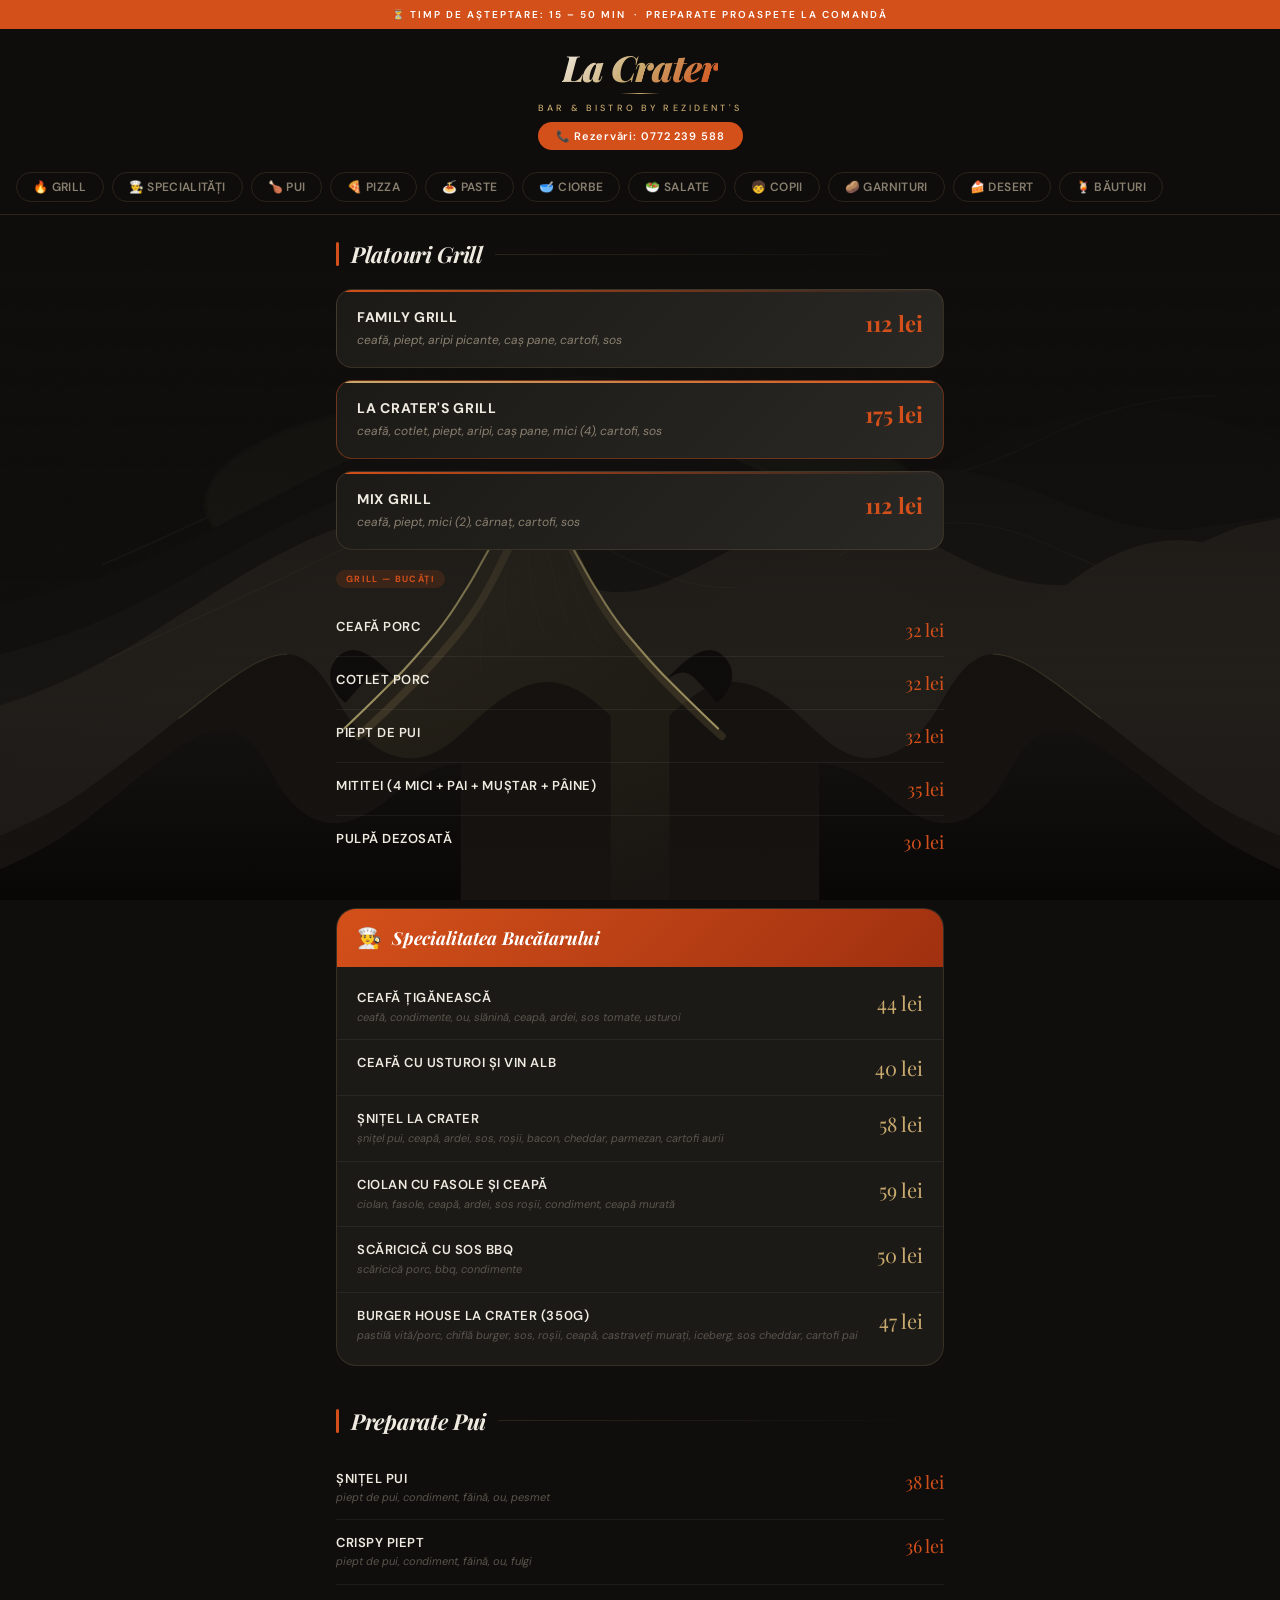
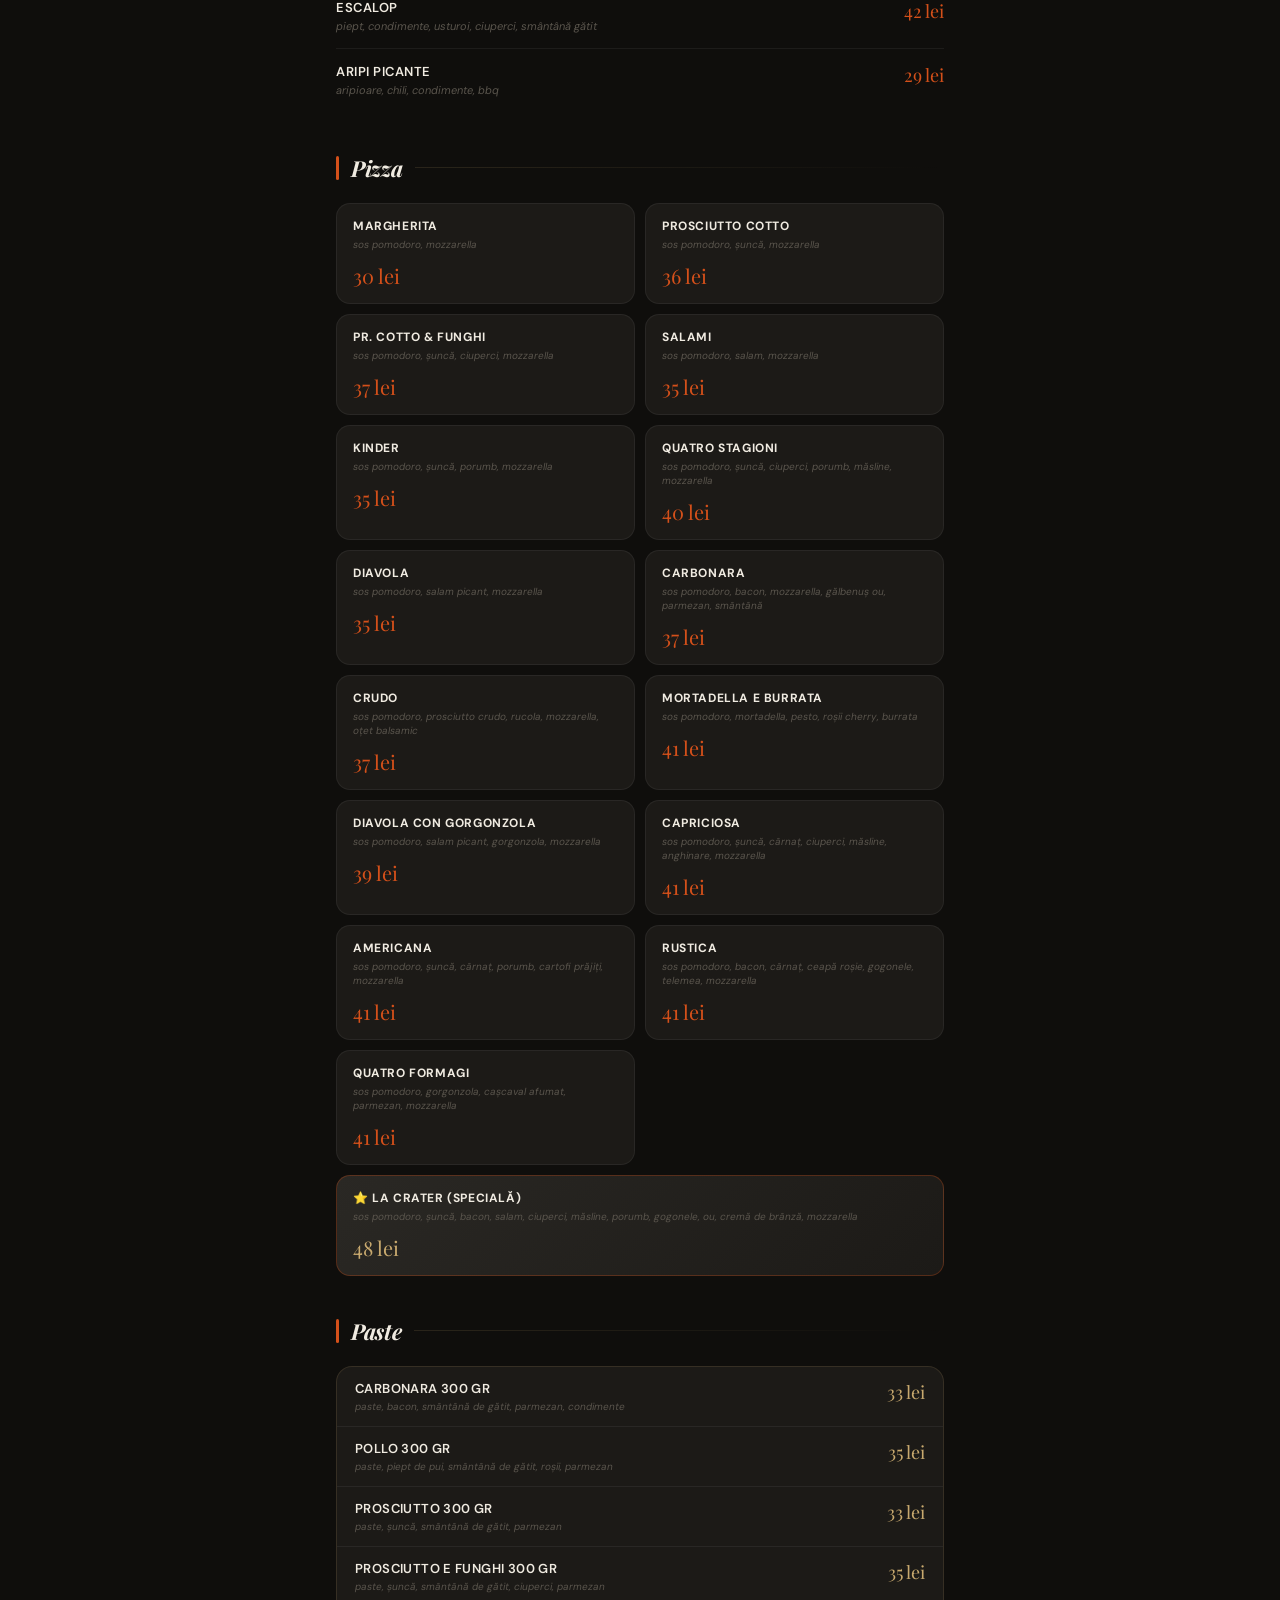
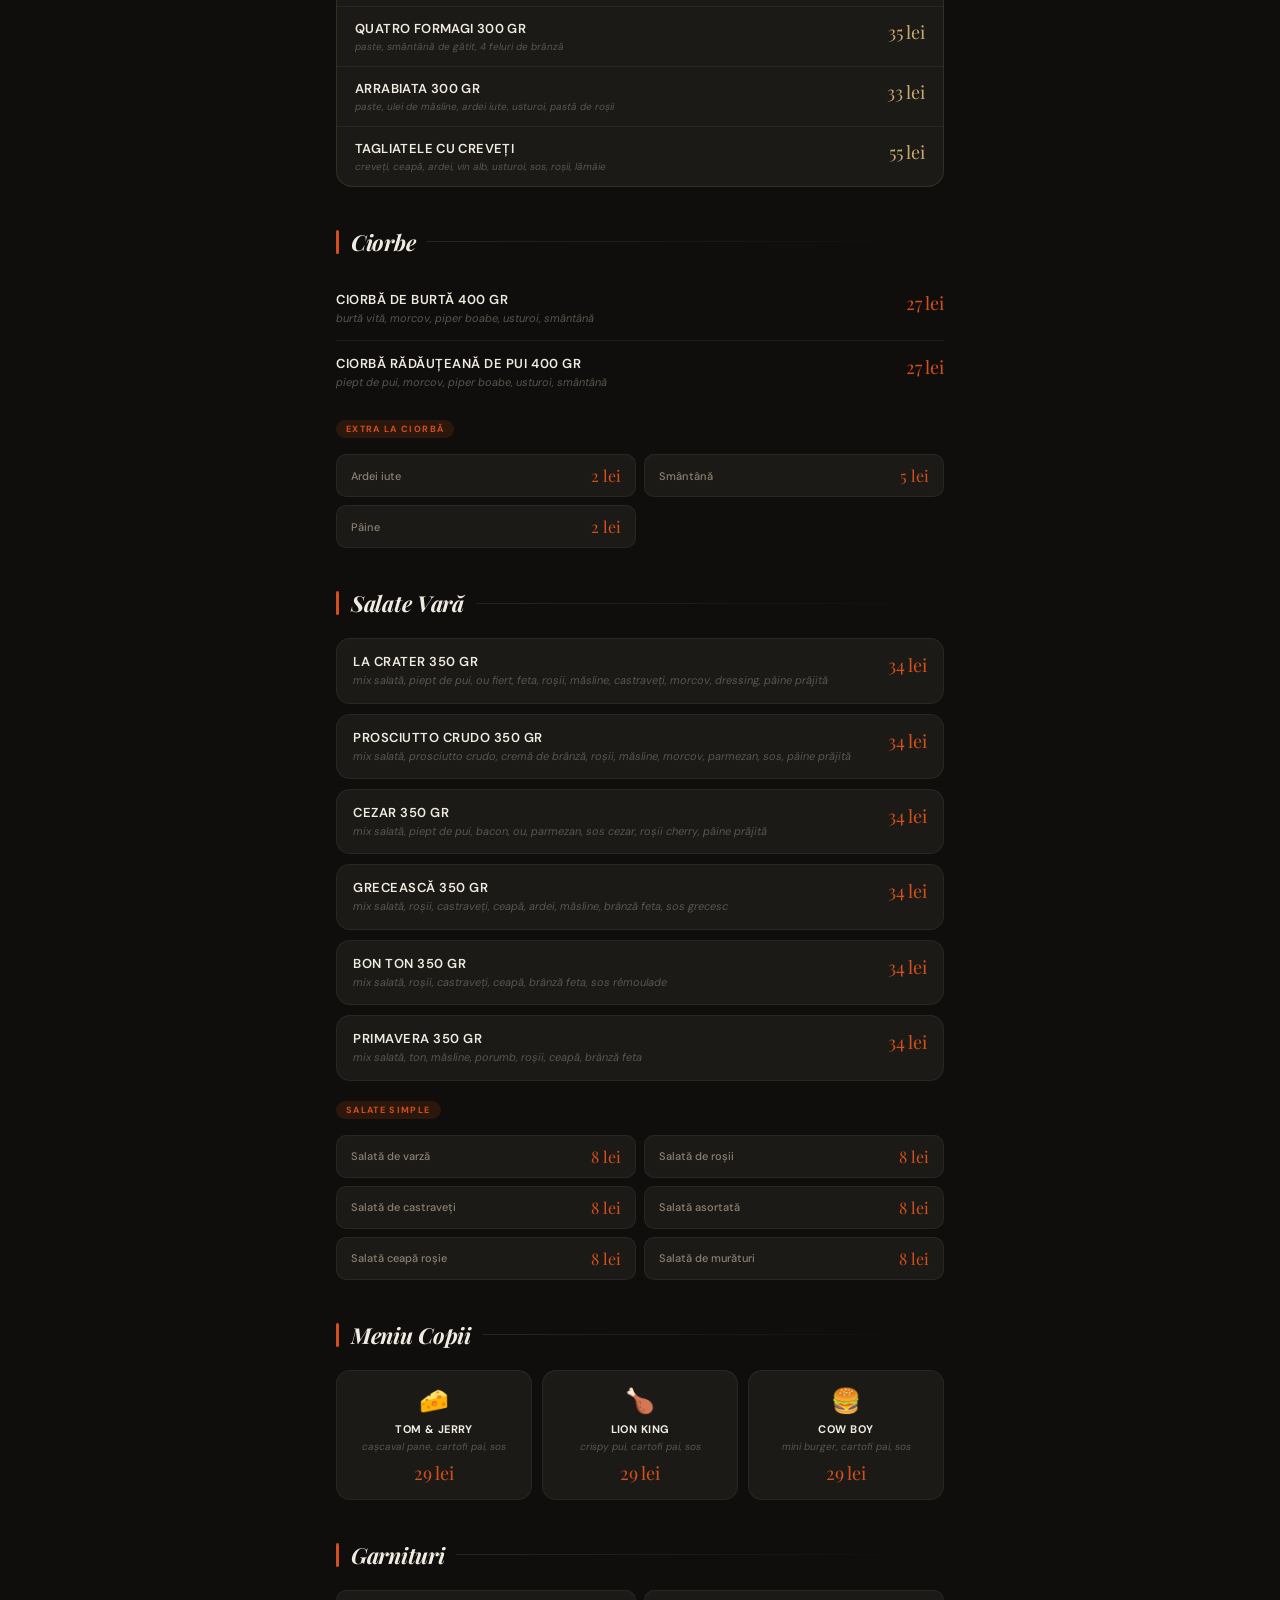
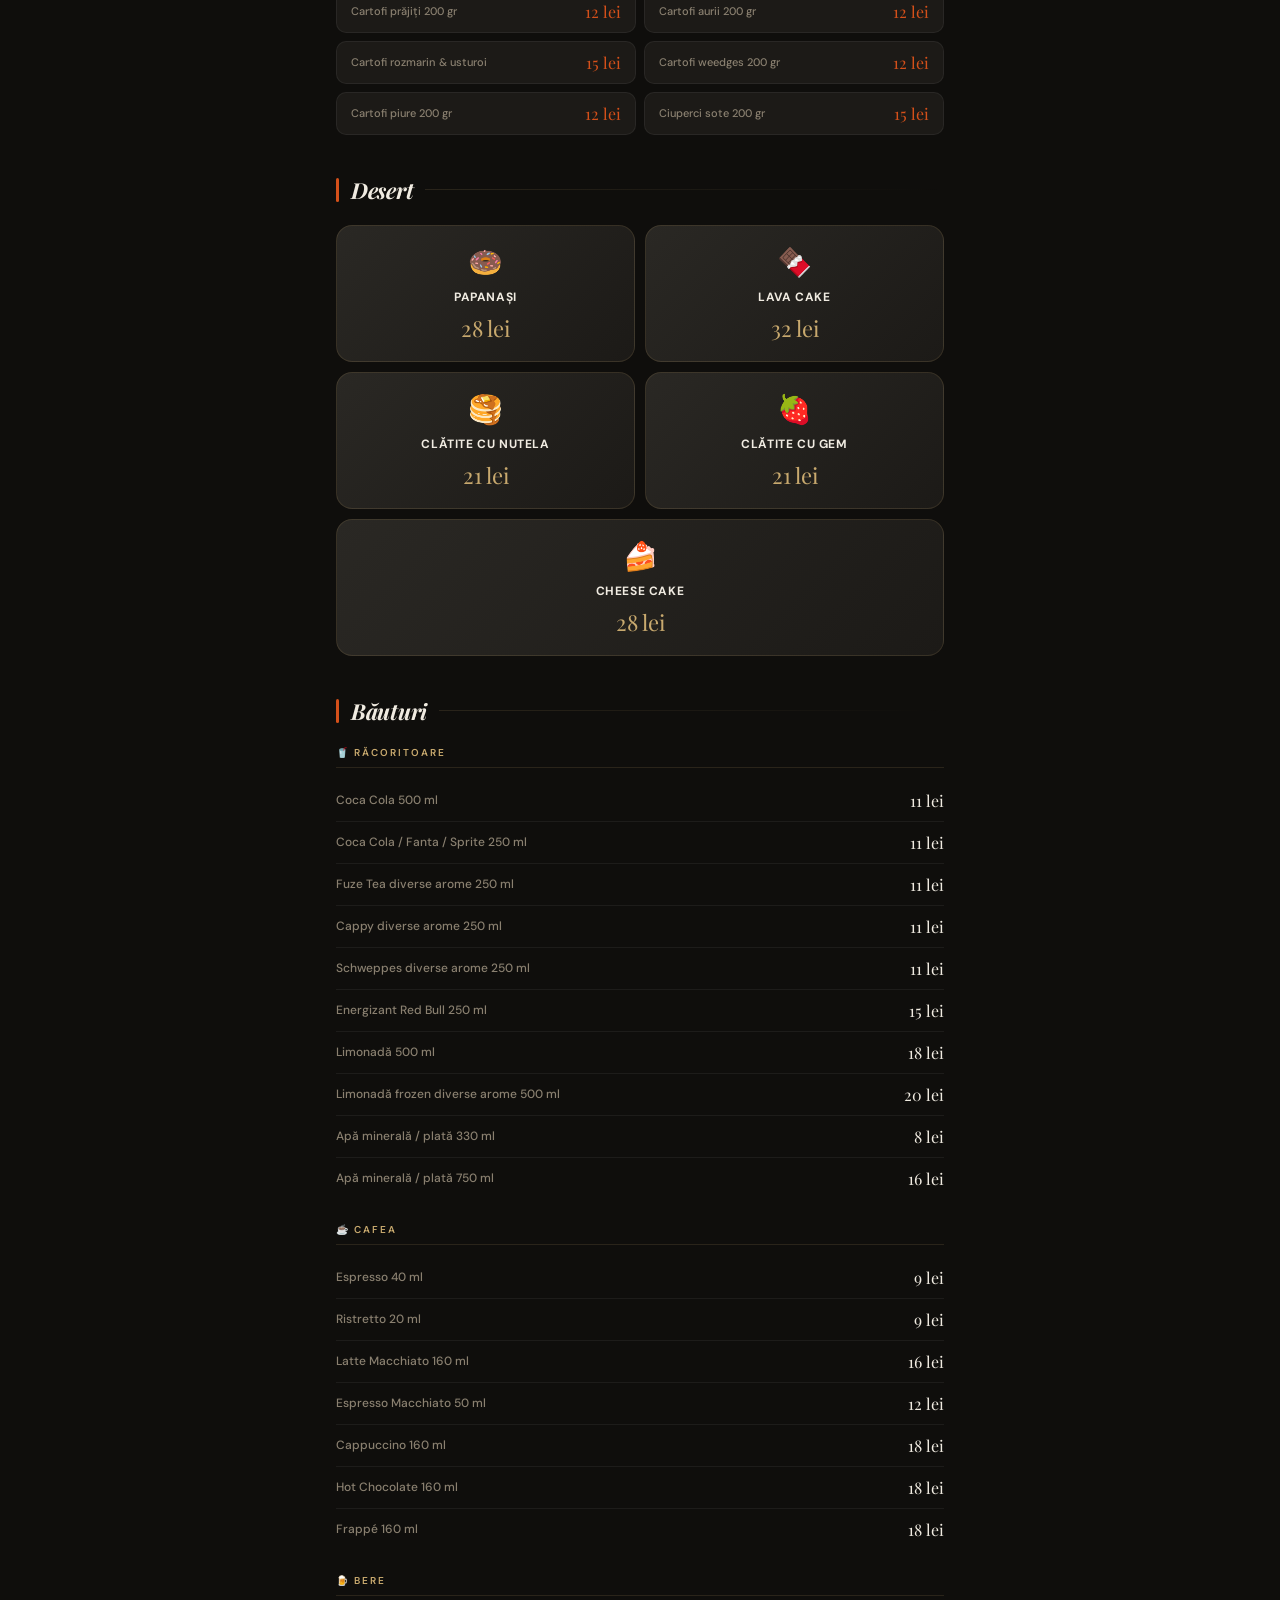
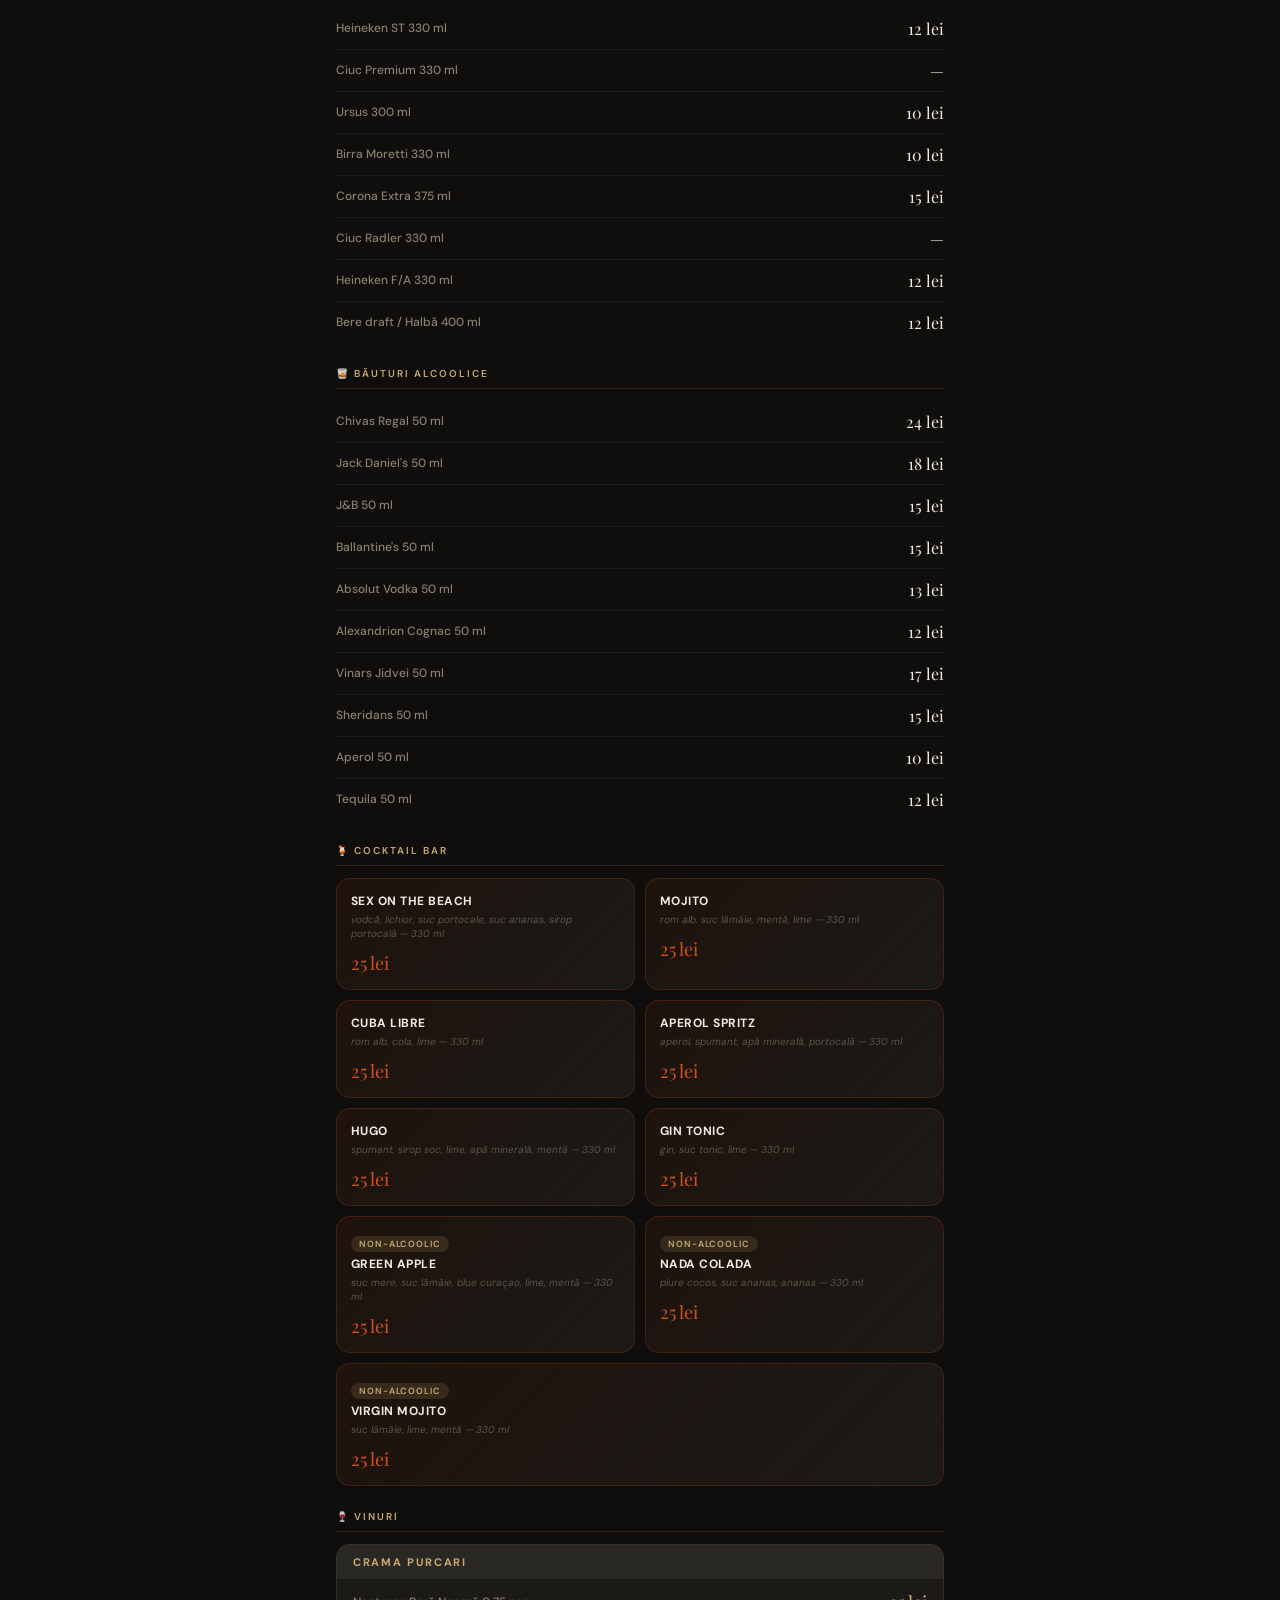
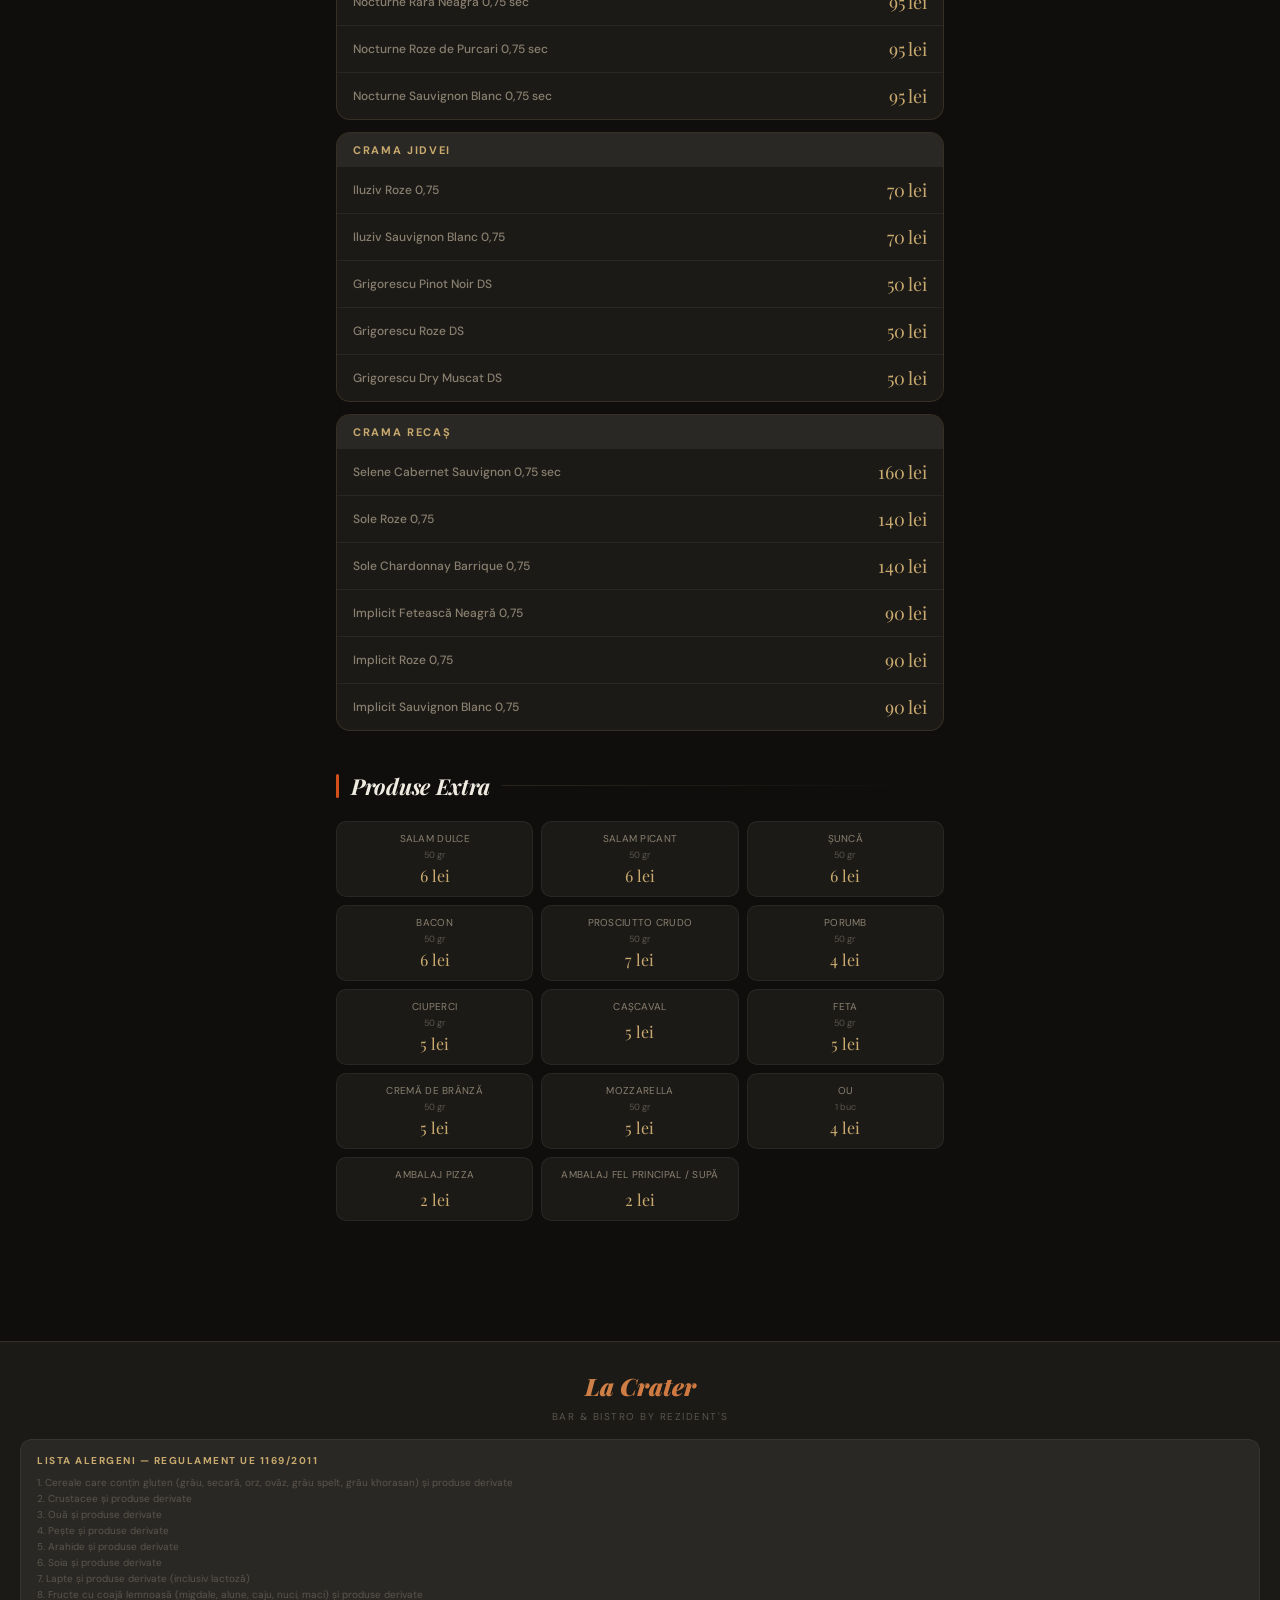
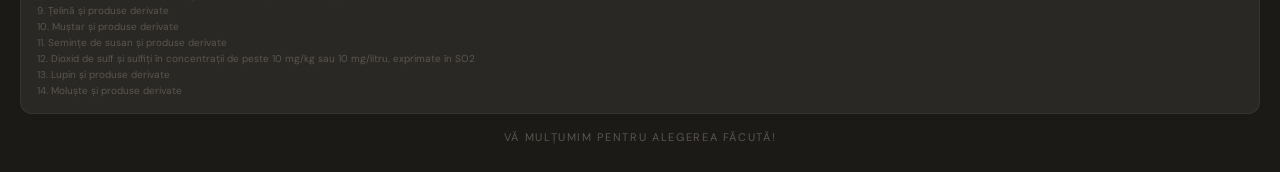
==== index.html @ 658e998f "Update index.html" ====
<!DOCTYPE html>
<html lang="ro">
<head>
<meta charset="UTF-8">
<meta name="viewport" content="width=device-width, initial-scale=1.0">
<title>La Crater — Bar & Bistro</title>
  <link rel="icon" type="image/x-icon" href="favicon.ico.png">
<link href="https://fonts.googleapis.com/css2?family=Playfair+Display:ital,wght@0,700;0,900;1,700&family=DM+Sans:wght@300;400;500;600&display=swap" rel="stylesheet">
<style>
  :root {
    --ember: #D4501A;
    --ember-light: #E8622A;
    --ember-glow: rgba(212,80,26,0.15);
    --coal: #0F0E0C;
    --ash: #1C1A17;
    --smoke: #2A2824;
    --stone: #3D3A35;
    --parchment: #F5F0E8;
    --cream: #FAF7F2;
    --gold: #C8A96E;
    --gold-dim: rgba(200,169,110,0.3);
    --text-primary: #F0EBE1;
    --text-muted: #8A8070;
    --text-dim: #5A554D;
    --border: rgba(255,255,255,0.06);
    --border-warm: rgba(200,169,110,0.15);
  }

  * { margin: 0; padding: 0; box-sizing: border-box; }

  html { scroll-behavior: smooth; }

  body {
    background: var(--coal);
    color: var(--text-primary);
    font-family: 'DM Sans', sans-serif;
    min-height: 100vh;
    overflow-x: hidden;
  }

  /* ─── NOISE TEXTURE OVERLAY ─── */
  body::before {
    content: '';
    position: fixed;
    inset: 0;
    background-image: url("data:image/svg+xml,%3Csvg viewBox='0 0 256 256' xmlns='http://www.w3.org/2000/svg'%3E%3Cfilter id='noise'%3E%3CfeTurbulence type='fractalNoise' baseFrequency='0.9' numOctaves='4' stitchTiles='stitch'/%3E%3C/filter%3E%3Crect width='100%25' height='100%25' filter='url(%23noise)' opacity='0.04'/%3E%3C/svg%3E");
    pointer-events: none;
    z-index: 0;
    opacity: 0.5;
  }

  /* ─── MOUNTAIN BACKGROUND ─── */
  .mountain-bg {
    position: fixed;
    bottom: 0;
    left: 0;
    right: 0;
    width: 100%;
    height: 100vh;
    pointer-events: none;
    z-index: 0;
  }

  /* ─── WAIT BANNER ─── */
  .wait-banner {
    background: var(--ember);
    color: #fff;
    text-align: center;
    padding: 8px 16px;
    font-size: 10px;
    letter-spacing: 0.2em;
    text-transform: uppercase;
    font-weight: 600;
    position: sticky;
    top: 0;
    z-index: 100;
  }

  /* ─── HEADER ─── */
  header {
    position: sticky;
    top: 28px;
    z-index: 90;
    background: rgba(15,14,12,0.92);
    backdrop-filter: blur(20px);
    -webkit-backdrop-filter: blur(20px);
    border-bottom: 1px solid var(--border-warm);
  }

  .header-top {
    padding: 20px 16px 12px;
    text-align: center;
  }

  .logo-badge {
    display: inline-flex;
    flex-direction: column;
    align-items: center;
    gap: 2px;
  }

  .logo-main {
    font-family: 'Playfair Display', serif;
    font-size: 36px;
    font-weight: 900;
    font-style: italic;
    letter-spacing: -1px;
    line-height: 1;
    background: linear-gradient(135deg, #F0EBE1 0%, var(--gold) 50%, var(--ember) 100%);
    -webkit-background-clip: text;
    -webkit-text-fill-color: transparent;
    background-clip: text;
  }

  .logo-sub {
    font-size: 9px;
    letter-spacing: 0.35em;
    text-transform: uppercase;
    color: var(--gold);
    font-weight: 500;
  }

  .logo-divider {
    width: 40px;
    height: 1px;
    background: linear-gradient(90deg, transparent, var(--gold), transparent);
    margin: 6px auto;
  }

  .phone-btn {
    display: inline-flex;
    align-items: center;
    gap: 6px;
    background: var(--ember);
    color: white;
    text-decoration: none;
    font-size: 11px;
    font-weight: 600;
    letter-spacing: 0.08em;
    padding: 7px 18px;
    border-radius: 50px;
    margin-top: 8px;
    transition: background 0.2s;
  }

  .phone-btn:hover { background: var(--ember-light); }

  /* ─── NAV PILLS ─── */
  .nav-scroll {
    display: flex;
    gap: 8px;
    overflow-x: auto;
    padding: 10px 16px 12px;
    scrollbar-width: none;
  }
  .nav-scroll::-webkit-scrollbar { display: none; }

  .nav-pill {
    flex-shrink: 0;
    padding: 6px 16px;
    border-radius: 50px;
    font-size: 12px;
    font-weight: 600;
    text-decoration: none;
    border: 1px solid var(--border-warm);
    color: var(--text-muted);
    background: transparent;
    transition: all 0.2s;
    letter-spacing: 0.03em;
    text-transform: uppercase;
  }

  .nav-pill:hover, .nav-pill.active {
    background: var(--ember);
    border-color: var(--ember);
    color: white;
  }

  /* ─── MAIN ─── */
  main {
    max-width: 640px;
    margin: 0 auto;
    padding: 24px 16px 80px;
    position: relative;
    z-index: 1;
  }

  /* ─── SECTION TITLE ─── */
  .section-title {
    display: flex;
    align-items: center;
    gap: 12px;
    margin-bottom: 20px;
  }

  .section-title h2 {
    font-family: 'Playfair Display', serif;
    font-size: 22px;
    font-weight: 700;
    font-style: italic;
    color: var(--text-primary);
    letter-spacing: -0.3px;
  }

  .section-line {
    flex: 1;
    height: 1px;
    background: linear-gradient(90deg, var(--border-warm), transparent);
  }

  .section-accent {
    width: 3px;
    height: 24px;
    background: var(--ember);
    border-radius: 2px;
    flex-shrink: 0;
  }

  section { scroll-margin-top: 130px; margin-bottom: 40px; }

  /* ─── GRILL PLATTERS ─── */
  .platter-grid { display: grid; gap: 12px; }

  .platter-card {
    background: linear-gradient(135deg, var(--ash) 0%, var(--smoke) 100%);
    border: 1px solid var(--border-warm);
    border-radius: 16px;
    padding: 18px 20px;
    display: flex;
    justify-content: space-between;
    align-items: flex-start;
    gap: 16px;
    position: relative;
    overflow: hidden;
    transition: transform 0.2s, border-color 0.2s;
  }

  .platter-card::before {
    content: '';
    position: absolute;
    top: 0; left: 0; right: 0;
    height: 2px;
    background: linear-gradient(90deg, var(--ember), transparent);
  }

  .platter-card:hover { transform: translateY(-2px); border-color: var(--gold-dim); }
  .platter-card.featured { border-color: rgba(212,80,26,0.4); }
  .platter-card.featured::before { background: linear-gradient(90deg, var(--gold), var(--ember)); }

  .platter-name {
    font-weight: 700;
    font-size: 14px;
    text-transform: uppercase;
    letter-spacing: 0.05em;
    color: var(--text-primary);
    margin-bottom: 5px;
  }

  .platter-desc {
    font-size: 12px;
    color: var(--text-muted);
    line-height: 1.5;
    font-style: italic;
  }

  .platter-price {
    font-family: 'Playfair Display', serif;
    font-size: 22px;
    font-weight: 700;
    color: var(--ember);
    white-space: nowrap;
    flex-shrink: 0;
  }

  /* ─── CHEF'S SPECIALS — Dark panel ─── */
  .chef-panel {
    background: var(--ash);
    border: 1px solid var(--border-warm);
    border-radius: 20px;
    overflow: hidden;
  }

  .chef-header {
    background: linear-gradient(135deg, var(--ember) 0%, #A03010 100%);
    padding: 16px 20px;
    display: flex;
    align-items: center;
    gap: 10px;
  }

  .chef-header-icon { font-size: 20px; }

  .chef-header h2 {
    font-family: 'Playfair Display', serif;
    font-size: 18px;
    font-style: italic;
    font-weight: 700;
    color: white;
  }

  .chef-items { padding: 8px 0; }

  .chef-item {
    padding: 14px 20px;
    display: flex;
    justify-content: space-between;
    align-items: flex-start;
    gap: 16px;
    border-bottom: 1px solid var(--border);
    transition: background 0.15s;
  }

  .chef-item:last-child { border-bottom: none; }
  .chef-item:hover { background: rgba(255,255,255,0.03); }

  .chef-item-name {
    font-weight: 600;
    font-size: 13px;
    text-transform: uppercase;
    letter-spacing: 0.04em;
    margin-bottom: 4px;
  }

  .chef-item-desc {
    font-size: 11px;
    color: var(--text-dim);
    font-style: italic;
    line-height: 1.4;
  }

  .chef-item-price {
    font-family: 'Playfair Display', serif;
    font-size: 20px;
    color: var(--gold);
    white-space: nowrap;
    flex-shrink: 0;
  }

  /* ─── STANDARD LIST ─── */
  .menu-list { display: flex; flex-direction: column; gap: 0; }

  .menu-item {
    display: flex;
    justify-content: space-between;
    align-items: flex-start;
    gap: 16px;
    padding: 14px 0;
    border-bottom: 1px solid var(--border);
    transition: background 0.15s;
  }

  .menu-item:last-child { border-bottom: none; }

  .menu-item-name {
    font-size: 13px;
    font-weight: 600;
    text-transform: uppercase;
    letter-spacing: 0.04em;
    margin-bottom: 3px;
  }

  .menu-item-desc {
    font-size: 11px;
    color: var(--text-dim);
    font-style: italic;
    line-height: 1.4;
  }

  .menu-item-price {
    font-family: 'Playfair Display', serif;
    font-size: 18px;
    color: var(--ember);
    white-space: nowrap;
    flex-shrink: 0;
  }

  /* ─── PIZZA GRID ─── */
  .pizza-grid {
    display: grid;
    grid-template-columns: 1fr 1fr;
    gap: 10px;
  }

  .pizza-card {
    background: var(--ash);
    border: 1px solid var(--border);
    border-radius: 14px;
    padding: 14px 16px;
    transition: border-color 0.2s, transform 0.2s;
  }

  .pizza-card:hover { border-color: var(--gold-dim); transform: translateY(-2px); }
  .pizza-card.special { border-color: rgba(212,80,26,0.3); grid-column: span 2; background: linear-gradient(135deg, var(--smoke) 0%, var(--ash) 100%); }

  .pizza-card-name {
    font-size: 12px;
    font-weight: 700;
    text-transform: uppercase;
    letter-spacing: 0.05em;
    margin-bottom: 4px;
  }

  .pizza-card-desc {
    font-size: 10px;
    color: var(--text-dim);
    font-style: italic;
    line-height: 1.4;
    margin-bottom: 10px;
  }

  .pizza-card-price {
    font-family: 'Playfair Display', serif;
    font-size: 20px;
    color: var(--ember);
  }

  .pizza-card.special .pizza-card-price { color: var(--gold); }

  /* ─── PASTE TABLE ─── */
  .paste-list {
    background: var(--ash);
    border-radius: 16px;
    overflow: hidden;
    border: 1px solid var(--border-warm);
  }

  .paste-item {
    display: flex;
    justify-content: space-between;
    align-items: flex-start;
    padding: 13px 18px;
    border-bottom: 1px solid var(--border);
    gap: 16px;
  }

  .paste-item:last-child { border-bottom: none; }

  .paste-item-name {
    font-size: 13px;
    font-weight: 600;
    text-transform: uppercase;
    letter-spacing: 0.03em;
    margin-bottom: 3px;
  }

  .paste-item-desc {
    font-size: 10px;
    color: var(--text-dim);
    font-style: italic;
  }

  .paste-item-price {
    font-family: 'Playfair Display', serif;
    font-size: 18px;
    color: var(--gold);
    white-space: nowrap;
    flex-shrink: 0;
  }

  /* ─── SALATE GRID ─── */
  .salate-grid { display: grid; gap: 10px; }

  .salata-card {
    background: var(--ash);
    border: 1px solid var(--border);
    border-radius: 14px;
    padding: 14px 16px;
    display: flex;
    justify-content: space-between;
    align-items: flex-start;
    gap: 12px;
    transition: border-color 0.2s;
  }

  .salata-card:hover { border-color: var(--gold-dim); }

  /* ─── SMALL SIDES GRID ─── */
  .sides-grid {
    display: grid;
    grid-template-columns: 1fr 1fr;
    gap: 8px;
  }

  .side-item {
    background: var(--ash);
    border: 1px solid var(--border);
    border-radius: 10px;
    padding: 10px 14px;
    display: flex;
    justify-content: space-between;
    align-items: center;
    gap: 8px;
  }

  .side-item-name { font-size: 11px; font-weight: 500; color: var(--text-muted); }
  .side-item-price { font-family: 'Playfair Display', serif; font-size: 16px; color: var(--ember); white-space: nowrap; }

  /* ─── DRINKS ─── */
  .drinks-section { margin-bottom: 24px; }

  .drinks-subtitle {
    font-size: 10px;
    letter-spacing: 0.2em;
    text-transform: uppercase;
    color: var(--gold);
    font-weight: 600;
    margin-bottom: 12px;
    padding-bottom: 8px;
    border-bottom: 1px solid var(--border-warm);
  }

  .drink-row {
    display: flex;
    justify-content: space-between;
    align-items: center;
    padding: 10px 0;
    border-bottom: 1px solid var(--border);
    gap: 12px;
  }

  .drink-row:last-child { border-bottom: none; }
  .drink-name { font-size: 12px; font-weight: 500; color: var(--text-muted); }
  .drink-price { font-family: 'Playfair Display', serif; font-size: 16px; color: var(--text-primary); white-space: nowrap; }

  /* ─── COCKTAIL CARDS ─── */
  .cocktail-grid { display: grid; grid-template-columns: 1fr 1fr; gap: 10px; }

  .cocktail-card {
    background: linear-gradient(135deg, rgba(212,80,26,0.08) 0%, var(--ash) 100%);
    border: 1px solid rgba(212,80,26,0.2);
    border-radius: 14px;
    padding: 14px;
    transition: border-color 0.2s, transform 0.2s;
  }

  .cocktail-card:hover { border-color: rgba(212,80,26,0.5); transform: translateY(-2px); }
  .cocktail-name { font-size: 12px; font-weight: 700; text-transform: uppercase; letter-spacing: 0.04em; margin-bottom: 4px; }
  .cocktail-desc { font-size: 10px; color: var(--text-dim); font-style: italic; line-height: 1.4; margin-bottom: 10px; }
  .cocktail-price { font-family: 'Playfair Display', serif; font-size: 18px; color: var(--ember); }

  .non-alc-badge {
    display: inline-block;
    background: rgba(200,169,110,0.15);
    color: var(--gold);
    font-size: 9px;
    letter-spacing: 0.1em;
    text-transform: uppercase;
    font-weight: 600;
    padding: 2px 8px;
    border-radius: 50px;
    margin-bottom: 4px;
  }

  /* ─── WINE TABLE ─── */
  .wine-winery {
    background: var(--ash);
    border: 1px solid var(--border-warm);
    border-radius: 14px;
    overflow: hidden;
    margin-bottom: 12px;
  }

  .wine-winery-header {
    background: var(--smoke);
    padding: 10px 16px;
    font-size: 11px;
    font-weight: 700;
    letter-spacing: 0.15em;
    text-transform: uppercase;
    color: var(--gold);
  }

  .wine-row {
    display: flex;
    justify-content: space-between;
    align-items: center;
    padding: 11px 16px;
    border-bottom: 1px solid var(--border);
    gap: 12px;
  }

  .wine-row:last-child { border-bottom: none; }
  .wine-name { font-size: 12px; font-weight: 500; color: var(--text-muted); }
  .wine-price { font-family: 'Playfair Display', serif; font-size: 18px; color: var(--gold); white-space: nowrap; }

  /* ─── DESERT ─── */
  .desert-grid { display: grid; grid-template-columns: 1fr 1fr; gap: 10px; }

  .desert-card {
    background: linear-gradient(135deg, var(--smoke) 0%, var(--ash) 100%);
    border: 1px solid var(--border-warm);
    border-radius: 16px;
    padding: 18px;
    text-align: center;
    transition: transform 0.2s, border-color 0.2s;
  }

  .desert-card:hover { transform: translateY(-3px); border-color: var(--gold-dim); }
  .desert-icon { font-size: 28px; margin-bottom: 8px; }
  .desert-name { font-size: 12px; font-weight: 700; text-transform: uppercase; letter-spacing: 0.05em; margin-bottom: 8px; }
  .desert-price { font-family: 'Playfair Display', serif; font-size: 22px; color: var(--gold); }

  /* ─── MENIU COPII ─── */
  .copii-grid { display: grid; grid-template-columns: repeat(3, 1fr); gap: 10px; }

  .copii-card {
    background: var(--ash);
    border: 1px solid var(--border);
    border-radius: 14px;
    padding: 14px;
    text-align: center;
    transition: border-color 0.2s;
  }

  .copii-card:hover { border-color: var(--gold-dim); }
  .copii-icon { font-size: 24px; margin-bottom: 6px; }
  .copii-name { font-size: 11px; font-weight: 700; text-transform: uppercase; letter-spacing: 0.04em; margin-bottom: 4px; }
  .copii-desc { font-size: 10px; color: var(--text-dim); font-style: italic; margin-bottom: 8px; }
  .copii-price { font-family: 'Playfair Display', serif; font-size: 18px; color: var(--ember); }

  /* ─── EXTRAS GRID ─── */
  .extras-grid { display: grid; grid-template-columns: repeat(3, 1fr); gap: 8px; }
  .extra-chip {
    background: var(--ash);
    border: 1px solid var(--border);
    border-radius: 10px;
    padding: 10px;
    display: flex;
    flex-direction: column;
    align-items: center;
    gap: 4px;
    text-align: center;
  }
  .extra-chip-name { font-size: 10px; color: var(--text-muted); text-transform: uppercase; letter-spacing: 0.03em; }
  .extra-chip-qty { font-size: 9px; color: var(--text-dim); }
  .extra-chip-price { font-family: 'Playfair Display', serif; font-size: 16px; color: var(--gold); }

  /* ─── FOOTER ─── */
  footer {
    background: var(--ash);
    border-top: 1px solid var(--border-warm);
    padding: 28px 20px;
    text-align: center;
    position: relative;
    z-index: 1;
  }

  .footer-logo {
    font-family: 'Playfair Display', serif;
    font-size: 24px;
    font-weight: 900;
    font-style: italic;
    background: linear-gradient(135deg, var(--gold), var(--ember));
    -webkit-background-clip: text;
    -webkit-text-fill-color: transparent;
    background-clip: text;
    margin-bottom: 8px;
  }

  .allergen-box {
    background: var(--smoke);
    border: 1px solid var(--border);
    border-radius: 12px;
    padding: 14px 16px;
    margin: 16px 0;
    text-align: left;
  }

  .allergen-title { font-size: 10px; letter-spacing: 0.15em; text-transform: uppercase; color: var(--gold); font-weight: 700; margin-bottom: 8px; }
  .allergen-text { font-size: 10px; color: var(--text-dim); line-height: 1.6; }

  .footer-thanks { font-size: 11px; color: var(--text-dim); letter-spacing: 0.15em; text-transform: uppercase; margin-top: 16px; }

  /* ─── SCROLL ANIMATIONS ─── */
  @keyframes fadeUp {
    from { opacity: 0; transform: translateY(16px); }
    to   { opacity: 1; transform: translateY(0); }
  }

  section { animation: fadeUp 0.5s ease both; }

  /* ─── CATEGORY BADGE ─── */
  .cat-badge {
    display: inline-block;
    font-size: 9px;
    font-weight: 700;
    letter-spacing: 0.15em;
    text-transform: uppercase;
    color: var(--ember);
    background: var(--ember-glow);
    padding: 3px 10px;
    border-radius: 50px;
    margin-bottom: 16px;
  }
</style>
</head>
<body>
<!-- ═══ MOUNTAIN BACKGROUND ═══ -->
<svg class="mountain-bg" viewBox="0 0 1000 700" preserveAspectRatio="xMidYMax meet" xmlns="http://www.w3.org/2000/svg">
  <defs>
    <linearGradient id="sky-fade" x1="0" y1="0" x2="0" y2="1">
      <stop offset="0%"   stop-color="#0F0E0C" stop-opacity="1"/>
      <stop offset="28%"  stop-color="#0F0E0C" stop-opacity="0.96"/>
      <stop offset="52%"  stop-color="#0F0E0C" stop-opacity="0.60"/>
      <stop offset="78%"  stop-color="#0F0E0C" stop-opacity="0.18"/>
      <stop offset="100%" stop-color="#0F0E0C" stop-opacity="0"/>
    </linearGradient>
    <linearGradient id="rock-mid" x1="0" y1="0" x2="0" y2="1">
      <stop offset="0%"   stop-color="#2E2A24"/>
      <stop offset="100%" stop-color="#1A1815"/>
    </linearGradient>
    <linearGradient id="rock-peak" x1="0.3" y1="0" x2="0.7" y2="1">
      <stop offset="0%"   stop-color="#3A342C"/>
      <stop offset="50%"  stop-color="#252118"/>
      <stop offset="100%" stop-color="#181512"/>
    </linearGradient>
    <linearGradient id="rock-fore" x1="0" y1="0" x2="0" y2="1">
      <stop offset="0%"   stop-color="#141210"/>
      <stop offset="100%" stop-color="#080706"/>
    </linearGradient>
    <clipPath id="mtn-clip">
      <rect x="0" y="0" width="1000" height="700"/>
    </clipPath>
    <filter id="blur-back" x="-5%" y="-5%" width="110%" height="110%">
      <feGaussianBlur stdDeviation="1.5"/>
    </filter>
  </defs>
 
  <g clip-path="url(#mtn-clip)">
 
    <!-- LAYER 6 — sky glow behind peaks, atmospheric depth -->
    <ellipse cx="440" cy="390" rx="280" ry="90" fill="#1E1C17" filter="url(#blur-back)"/>
    <ellipse cx="440" cy="390" rx="180" ry="55" fill="#26221C" filter="url(#blur-back)"/>
 
    <!-- LAYER 5 — farthest range, barely lighter than sky -->
    <path fill="#121110" d="
      M0,700 L0,468
      C45,460 88,446 128,428
      C164,412 196,394 232,376
      C265,359 294,346 326,334
      C356,323 382,316 412,312
      C440,308 464,312 492,320
      C518,328 540,340 566,352
      C592,364 616,374 644,378
      C672,382 696,378 722,368
      C748,358 768,344 796,334
      C824,324 850,318 880,316
      C910,314 936,320 966,330
      L1000,340 L1000,700 Z
    "/>
    <!-- farther peaks accent ridgeline -->
    <path fill="none" stroke="#1E1B17" stroke-width="1.5" d="
      M80,438 C128,418 172,396 220,374 C262,354 298,336 340,318
      C378,302 412,294 448,292 C480,290 510,298 545,312
      C578,325 608,342 645,356 C680,368 712,374 748,366
      C782,358 810,340 845,326 C878,313 912,306 950,306
    "/>
 
    <!-- LAYER 4 — distant ridgeline, more visible -->
    <path fill="#191714" d="
      M0,700 L0,508
      C32,500 66,488 100,472
      C130,458 155,442 185,426
      C213,411 237,398 264,387
      C290,377 312,370 338,366
      C362,362 383,364 406,370
      C428,376 446,386 466,396
      C486,406 504,414 526,418
      C548,422 568,420 590,412
      C612,404 630,392 652,382
      C674,372 694,366 718,364
      C742,362 764,366 790,374
      C816,382 838,394 864,402
      C890,410 914,414 944,408
      L1000,400 L1000,700 Z
    "/>
 
    <!-- LAYER 3 — mid mountains, more contrast -->
    <path fill="url(#rock-mid)" d="
      M0,700 L0,548
      C26,540 54,528 84,512
      C110,498 132,482 158,466
      C182,451 202,438 226,426
      C248,415 266,408 288,403
      C308,398 326,397 346,401
      C364,405 379,413 395,423
      C411,433 425,443 442,450
      C459,457 475,461 493,459
      C511,457 527,449 545,440
      C563,431 578,422 595,414
      C612,406 628,401 647,400
      C666,399 683,402 703,410
      C723,418 741,429 761,438
      C781,447 800,453 823,454
      C846,455 868,450 894,440
      C920,430 943,418 969,408
      L1000,402 L1000,700 Z
    "/>
    <!-- mid range ridge detail -->
    <path fill="none" stroke="rgba(180,155,100,0.08)" stroke-width="1" d="
      M84,512 C132,490 180,468 226,446 C268,425 302,410 340,402
      C375,394 406,396 440,410 C472,423 498,440 530,450
      C560,459 588,458 620,446 C650,435 676,418 710,410
      C742,402 770,404 803,416 C835,428 864,446 900,452
    "/>
 
    <!-- LAYER 2 — main mountain body -->
    <path fill="url(#rock-mid)" d="
      M0,700 L0,596
      C20,589 44,580 68,568
      C88,558 106,546 126,532
      C146,518 163,504 181,490
      C198,477 213,465 229,454
      C245,444 258,436 273,429
      C288,422 300,417 314,414
      C327,411 338,410 351,412
      C363,414 373,419 385,427
      C397,435 406,445 417,455
      C428,465 438,475 450,483
      C462,491 473,496 486,498
      C499,500 511,497 524,491
      C537,485 547,476 559,467
      C571,458 581,450 593,443
      C605,436 616,432 629,430
      C642,428 653,429 666,433
      C679,437 689,445 701,453
      C713,461 723,470 736,476
      C749,482 761,485 776,483
      C791,481 803,474 817,465
      C831,456 842,446 856,438
      C870,430 883,424 899,421
      C915,418 929,418 947,422
      L1000,428 L1000,700 Z
    "/>
 
    <!-- MAIN PEAK — dramatic V-crater summit -->
    <path fill="url(#rock-peak)" d="
      M170,700 L170,640
      C188,630 205,618 223,605
      C239,593 253,580 269,566
      C283,553 296,540 309,527
      C321,515 331,503 341,491
      C350,480 357,469 363,459
      C369,450 373,442 377,435
      C381,428 384,422 387,417
      C390,412 392,408 395,405
      C398,402 400,400 403,399
      C406,398 409,397 413,397
      C417,397 421,398 425,399
      C429,400 432,402 435,405
      C438,408 440,412 443,417
      C446,422 449,428 453,435
      C457,442 461,450 467,459
      C473,469 480,480 489,491
      C499,503 509,515 521,527
      C534,540 547,553 561,566
      C577,580 591,593 607,605
      C625,618 642,630 660,640
      L660,700 Z
    "/>
 
    <!-- Left rock spur — big secondary mass left of peak -->
    <path fill="#161310" d="
      M0,700 L0,650
      C16,643 34,635 52,624
      C68,614 82,603 98,591
      C113,580 126,569 140,558
      C153,548 164,539 175,531
      C185,524 193,518 202,514
      C210,510 217,508 224,508
      C231,508 237,511 243,516
      C249,521 254,528 259,536
      C264,544 268,552 274,560
      C280,568 286,575 293,580
      C300,585 308,588 317,589
      C326,590 334,588 343,583
      C352,578 359,571 368,563
      C377,555 385,547 395,541
      C404,535 413,531 423,530
      C433,529 441,531 451,536
      C460,541 468,548 477,556
      L477,700 Z
    "/>
 
    <!-- Right rock spur -->
    <path fill="#161310" d="
      M523,700 L523,556
      C532,548 540,541 549,536
      C559,531 567,529 577,530
      C587,531 596,535 605,541
      C615,547 623,555 632,563
      C641,571 648,578 657,583
      C666,588 674,590 683,589
      C692,588 700,585 707,580
      C714,575 720,568 726,560
      C732,552 736,544 741,536
      C746,528 751,521 757,516
      C763,511 769,508 776,508
      C783,508 790,510 798,514
      C807,518 815,524 825,531
      C836,539 847,548 860,558
      C874,569 887,580 902,591
      C918,603 932,614 948,624
      C966,635 984,643 1000,650
      L1000,700 Z
    "/>
 
    <!-- Left foreground rock — darkest, closest -->
    <path fill="url(#rock-fore)" d="
      M0,700 L0,676
      C14,670 29,663 45,653
      C59,644 71,634 85,623
      C98,613 109,603 121,594
      C132,586 141,579 151,574
      C160,569 167,567 175,567
      C182,567 188,570 194,575
      C200,580 204,587 209,595
      C214,603 218,612 224,619
      C230,626 236,632 244,636
      C252,640 260,641 270,639
      C280,637 288,632 298,625
      C308,618 316,610 327,604
      C338,598 348,594 360,593
      L360,700 Z
    "/>
 
    <!-- Right foreground rock -->
    <path fill="url(#rock-fore)" d="
      M640,700 L640,593
      C652,594 662,598 673,604
      C684,610 692,618 702,625
      C712,632 720,637 730,639
      C740,641 748,640 756,636
      C764,632 770,626 776,619
      C782,612 786,603 791,595
      C796,587 800,580 806,575
      C812,570 818,567 825,567
      C833,567 840,569 849,574
      C859,579 868,586 879,594
      C891,603 902,613 916,623
      C930,634 942,644 956,653
      C972,663 987,670 1000,676
      L1000,700 Z
    "/>
 
    <!-- Tiny rock teeth on peak flanks — crenellation detail -->
    <path fill="#0E0C0A" d="
      M309,527 C302,520 296,514 290,510 C284,506 278,504 273,505
      C268,506 264,509 261,514 C258,519 257,525 259,531
      C261,537 265,542 270,546 C275,540 281,533 288,526 C295,519 302,523 309,527 Z
    "/>
    <path fill="#0E0C0A" d="
      M521,527 C528,523 535,519 542,526 C549,533 555,540 560,546
      C565,542 569,537 571,531 C573,525 572,519 569,514
      C566,509 562,506 557,505 C552,504 546,506 540,510
      C534,514 528,520 521,527 Z
    "/>
 
    <!-- RIDGE HIGHLIGHT — the golden lit crest (user's version, enhanced) -->
    <path fill="none" stroke="rgba(211,195,130,0.85)" stroke-width="1.6"
          stroke-linecap="round" stroke-linejoin="round" d="
      M269,566
      C283,553 296,540 309,527
      C321,515 331,503 341,491
      C350,480 357,469 363,459
      C369,450 373,442 377,435
      C381,428 384,422 387,417
      C390,412 392,408 395,405
      C398,402 400,400 403,399
      C406,398 409,397 413,397
      C417,397 421,398 425,399
      C429,400 432,402 435,405
      C438,408 440,412 443,417
      C446,422 449,428 453,435
      C457,442 461,450 467,459
      C473,469 480,480 489,491
      C499,503 509,515 521,527
      C534,540 547,553 561,566
    "/>
    <!-- Glow halo behind the ridge line — gives depth -->
    <path fill="none" stroke="rgba(200,169,110,0.18)" stroke-width="6"
          stroke-linecap="round" stroke-linejoin="round" d="
      M280,572
      C296,558 310,544 323,531
      C336,518 347,505 357,493
      C367,481 374,470 380,459
      C386,449 390,440 394,432
      C398,424 401,417 404,412
      C407,407 409,403 412,400
      C415,398 418,397 422,397
      C426,397 429,398 432,400
      C435,403 437,407 440,412
      C443,417 446,424 450,432
      C454,440 458,449 464,459
      C470,470 477,481 487,493
      C497,505 508,518 521,531
      C534,544 548,558 564,572
    "/>
 
    <!-- Left flank secondary lit ridge -->
    <path fill="none" stroke="rgba(200,169,110,0.22)" stroke-width="0.9"
          stroke-linecap="round" d="
      M140,558 C153,548 164,539 175,531
      C185,524 193,518 202,514
      C210,510 217,508 224,508
    "/>
    <!-- Right flank secondary lit ridge -->
    <path fill="none" stroke="rgba(200,169,110,0.22)" stroke-width="0.9"
          stroke-linecap="round" d="
      M776,508 C783,508 790,510 798,514
      C807,518 815,524 825,531
      C836,539 847,548 860,558
    "/>
 
    <!-- Rock texture lines — fine hatching on the main peak faces -->
    <g stroke="rgba(255,255,255,0.04)" stroke-width="0.5" fill="none">
      <path d="M390,430 C385,445 381,460 378,476 C375,491 374,506 376,520"/>
      <path d="M400,418 C396,433 394,448 394,463 C394,478 396,492 400,505"/>
      <path d="M413,410 C412,425 413,440 415,455 C417,469 421,482 426,494"/>
      <path d="M426,412 C428,427 431,442 435,457 C439,471 444,484 450,496"/>
      <path d="M440,418 C443,433 447,448 452,463 C457,477 463,490 470,501"/>
      <path d="M452,428 C456,443 461,458 467,472 C473,486 480,498 488,508"/>
    </g>
 
    <!-- SKY FADE -->
    <rect x="0" y="0" width="1000" height="700" fill="url(#sky-fade)"/>
 
  </g>
</svg>
<div class="wait-banner">⏳ Timp de așteptare: 15 – 50 min &nbsp;·&nbsp; Preparate proaspete la comandă</div>

<header>
  <div class="header-top">
    <div class="logo-badge">
      <span class="logo-main">La Crater</span>
      <div class="logo-divider"></div>
      <span class="logo-sub">Bar &amp; Bistro by Rezident's</span>
    </div>
    <br>
    <a href="tel:0772239588" class="phone-btn">📞 Rezervări: 0772 239 588</a>
  </div>
  <nav class="nav-scroll">
    <a href="#grill"        class="nav-pill active">🔥 Grill</a>
    <a href="#specialitati" class="nav-pill">👨‍🍳 Specialități</a>
    <a href="#pui"          class="nav-pill">🍗 Pui</a>
    <a href="#pizza"        class="nav-pill">🍕 Pizza</a>
    <a href="#paste"        class="nav-pill">🍝 Paste</a>
    <a href="#ciorbe"       class="nav-pill">🥣 Ciorbe</a>
    <a href="#salate"       class="nav-pill">🥗 Salate</a>
    <a href="#copii"        class="nav-pill">🧒 Copii</a>
    <a href="#garnituri"    class="nav-pill">🥔 Garnituri</a>
    <a href="#desert"       class="nav-pill">🍰 Desert</a>
    <a href="#bauturi"      class="nav-pill">🍹 Băuturi</a>
  </nav>
</header>

<main>

  <!-- ══════════════ PLATOURI GRILL ══════════════ -->
  <section id="grill">
    <div class="section-title">
      <div class="section-accent"></div>
      <h2>Platouri Grill</h2>
      <div class="section-line"></div>
    </div>
    <div class="platter-grid">
      <div class="platter-card">
        <div>
          <div class="platter-name">Family Grill</div>
          <div class="platter-desc">ceafă, piept, aripi picante, caș pane, cartofi, sos</div>
        </div>
        <div class="platter-price">112 lei</div>
      </div>
      <div class="platter-card featured">
        <div>
          <div class="platter-name">La Crater's Grill</div>
          <div class="platter-desc">ceafă, cotlet, piept, aripi, caș pane, mici (4), cartofi, sos</div>
        </div>
        <div class="platter-price">175 lei</div>
      </div>
      <div class="platter-card">
        <div>
          <div class="platter-name">Mix Grill</div>
          <div class="platter-desc">ceafă, piept, mici (2), cârnaț, cartofi, sos</div>
        </div>
        <div class="platter-price">112 lei</div>
      </div>
    </div>

    <div style="margin-top:16px;">
      <div class="cat-badge">Grill — bucăți</div>
      <div class="menu-list">
        <div class="menu-item"><div><div class="menu-item-name">Ceafă porc</div></div><div class="menu-item-price">32 lei</div></div>
        <div class="menu-item"><div><div class="menu-item-name">Cotlet porc</div></div><div class="menu-item-price">32 lei</div></div>
        <div class="menu-item"><div><div class="menu-item-name">Piept de pui</div></div><div class="menu-item-price">32 lei</div></div>
        <div class="menu-item"><div><div class="menu-item-name">Mititei (4 mici + pai + muștar + pâine)</div></div><div class="menu-item-price">35 lei</div></div>
        <div class="menu-item"><div><div class="menu-item-name">Pulpă dezosată</div></div><div class="menu-item-price">30 lei</div></div>
      </div>
    </div>
  </section>

  <!-- ══════════════ SPECIALITATEA BUCĂTARULUI ══════════════ -->
  <section id="specialitati">
    <div class="chef-panel">
      <div class="chef-header">
        <span class="chef-header-icon">👨‍🍳</span>
        <h2>Specialitatea Bucătarului</h2>
      </div>
      <div class="chef-items">
        <div class="chef-item">
          <div>
            <div class="chef-item-name">Ceafă Țigănească</div>
            <div class="chef-item-desc">ceafă, condimente, ou, slănină, ceapă, ardei, sos tomate, usturoi</div>
          </div>
          <div class="chef-item-price">44 lei</div>
        </div>
        <div class="chef-item">
          <div>
            <div class="chef-item-name">Ceafă cu usturoi și vin alb</div>
          </div>
          <div class="chef-item-price">40 lei</div>
        </div>
        <div class="chef-item">
          <div>
            <div class="chef-item-name">Șnițel La Crater</div>
            <div class="chef-item-desc">șnițel pui, ceapă, ardei, sos, roșii, bacon, cheddar, parmezan, cartofi aurii</div>
          </div>
          <div class="chef-item-price">58 lei</div>
        </div>
        <div class="chef-item">
          <div>
            <div class="chef-item-name">Ciolan cu fasole și ceapă</div>
            <div class="chef-item-desc">ciolan, fasole, ceapă, ardei, sos roșii, condiment, ceapă murată</div>
          </div>
          <div class="chef-item-price">59 lei</div>
        </div>
        <div class="chef-item">
          <div>
            <div class="chef-item-name">Scăricică cu sos BBQ</div>
            <div class="chef-item-desc">scăricică porc, bbq, condimente</div>
          </div>
          <div class="chef-item-price">50 lei</div>
        </div>
        <div class="chef-item">
          <div>
            <div class="chef-item-name">Burger House La Crater (350g)</div>
            <div class="chef-item-desc">pastilă vită/porc, chiflă burger, sos, roșii, ceapă, castraveți murați, iceberg, sos cheddar, cartofi pai</div>
          </div>
          <div class="chef-item-price">47 lei</div>
        </div>
      </div>
    </div>
  </section>

  <!-- ══════════════ PREPARATE PUI ══════════════ -->
  <section id="pui">
    <div class="section-title">
      <div class="section-accent"></div>
      <h2>Preparate Pui</h2>
      <div class="section-line"></div>
    </div>
    <div class="menu-list">
      <div class="menu-item">
        <div>
          <div class="menu-item-name">Șnițel pui</div>
          <div class="menu-item-desc">piept de pui, condiment, făină, ou, pesmet</div>
        </div>
        <div class="menu-item-price">38 lei</div>
      </div>
      <div class="menu-item">
        <div>
          <div class="menu-item-name">Crispy Piept</div>
          <div class="menu-item-desc">piept de pui, condiment, făină, ou, fulgi</div>
        </div>
        <div class="menu-item-price">36 lei</div>
      </div>
      <div class="menu-item">
        <div>
          <div class="menu-item-name">Escalop</div>
          <div class="menu-item-desc">piept, condimente, usturoi, ciuperci, smântână gătit</div>
        </div>
        <div class="menu-item-price">42 lei</div>
      </div>
      <div class="menu-item">
        <div>
          <div class="menu-item-name">Aripi picante</div>
          <div class="menu-item-desc">aripioare, chili, condimente, bbq</div>
        </div>
        <div class="menu-item-price">29 lei</div>
      </div>
    </div>
  </section>

  <!-- ══════════════ PIZZA ══════════════ -->
  <section id="pizza">
    <div class="section-title">
      <div class="section-accent"></div>
      <h2>Pizza</h2>
      <div class="section-line"></div>
    </div>
    <div class="pizza-grid">
      <div class="pizza-card">
        <div class="pizza-card-name">Margherita</div>
        <div class="pizza-card-desc">sos pomodoro, mozzarella</div>
        <div class="pizza-card-price">30 lei</div>
      </div>
      <div class="pizza-card">
        <div class="pizza-card-name">Prosciutto Cotto</div>
        <div class="pizza-card-desc">sos pomodoro, șuncă, mozzarella</div>
        <div class="pizza-card-price">36 lei</div>
      </div>
      <div class="pizza-card">
        <div class="pizza-card-name">Pr. Cotto &amp; Funghi</div>
        <div class="pizza-card-desc">sos pomodoro, șuncă, ciuperci, mozzarella</div>
        <div class="pizza-card-price">37 lei</div>
      </div>
      <div class="pizza-card">
        <div class="pizza-card-name">Salami</div>
        <div class="pizza-card-desc">sos pomodoro, salam, mozzarella</div>
        <div class="pizza-card-price">35 lei</div>
      </div>
      <div class="pizza-card">
        <div class="pizza-card-name">Kinder</div>
        <div class="pizza-card-desc">sos pomodoro, șuncă, porumb, mozzarella</div>
        <div class="pizza-card-price">35 lei</div>
      </div>
      <div class="pizza-card">
        <div class="pizza-card-name">Quatro Stagioni</div>
        <div class="pizza-card-desc">sos pomodoro, șuncă, ciuperci, porumb, măsline, mozzarella</div>
        <div class="pizza-card-price">40 lei</div>
      </div>
      <div class="pizza-card">
        <div class="pizza-card-name">Diavola</div>
        <div class="pizza-card-desc">sos pomodoro, salam picant, mozzarella</div>
        <div class="pizza-card-price">35 lei</div>
      </div>
      <div class="pizza-card">
        <div class="pizza-card-name">Carbonara</div>
        <div class="pizza-card-desc">sos pomodoro, bacon, mozzarella, gălbenuș ou, parmezan, smântână</div>
        <div class="pizza-card-price">37 lei</div>
      </div>
      <div class="pizza-card">
        <div class="pizza-card-name">Crudo</div>
        <div class="pizza-card-desc">sos pomodoro, prosciutto crudo, rucola, mozzarella, oțet balsamic</div>
        <div class="pizza-card-price">37 lei</div>
      </div>
      <div class="pizza-card">
        <div class="pizza-card-name">Mortadella e Burrata</div>
        <div class="pizza-card-desc">sos pomodoro, mortadella, pesto, roșii cherry, burrata</div>
        <div class="pizza-card-price">41 lei</div>
      </div>
      <div class="pizza-card">
        <div class="pizza-card-name">Diavola con Gorgonzola</div>
        <div class="pizza-card-desc">sos pomodoro, salam picant, gorgonzola, mozzarella</div>
        <div class="pizza-card-price">39 lei</div>
      </div>
      <div class="pizza-card">
        <div class="pizza-card-name">Capriciosa</div>
        <div class="pizza-card-desc">sos pomodoro, șuncă, cârnaț, ciuperci, măsline, anghinare, mozzarella</div>
        <div class="pizza-card-price">41 lei</div>
      </div>
      <div class="pizza-card">
        <div class="pizza-card-name">Americana</div>
        <div class="pizza-card-desc">sos pomodoro, șuncă, cârnaț, porumb, cartofi prăjiți, mozzarella</div>
        <div class="pizza-card-price">41 lei</div>
      </div>
      <div class="pizza-card">
        <div class="pizza-card-name">Rustica</div>
        <div class="pizza-card-desc">sos pomodoro, bacon, cârnaț, ceapă roșie, gogonele, telemea, mozzarella</div>
        <div class="pizza-card-price">41 lei</div>
      </div>
      <div class="pizza-card">
        <div class="pizza-card-name">Quatro Formagi</div>
        <div class="pizza-card-desc">sos pomodoro, gorgonzola, cașcaval afumat, parmezan, mozzarella</div>
        <div class="pizza-card-price">41 lei</div>
      </div>
      <div class="pizza-card special">
        <div class="pizza-card-name">⭐ La Crater (Specială)</div>
        <div class="pizza-card-desc">sos pomodoro, șuncă, bacon, salam, ciuperci, măsline, porumb, gogonele, ou, cremă de brânză, mozzarella</div>
        <div class="pizza-card-price">48 lei</div>
      </div>
    </div>
  </section>

  <!-- ══════════════ PASTE ══════════════ -->
  <section id="paste">
    <div class="section-title">
      <div class="section-accent"></div>
      <h2>Paste</h2>
      <div class="section-line"></div>
    </div>
    <div class="paste-list">
      <div class="paste-item">
        <div>
          <div class="paste-item-name">Carbonara 300 gr</div>
          <div class="paste-item-desc">paste, bacon, smântână de gătit, parmezan, condimente</div>
        </div>
        <div class="paste-item-price">33 lei</div>
      </div>
      <div class="paste-item">
        <div>
          <div class="paste-item-name">Pollo 300 gr</div>
          <div class="paste-item-desc">paste, piept de pui, smântână de gătit, roșii, parmezan</div>
        </div>
        <div class="paste-item-price">35 lei</div>
      </div>
      <div class="paste-item">
        <div>
          <div class="paste-item-name">Prosciutto 300 gr</div>
          <div class="paste-item-desc">paste, șuncă, smântână de gătit, parmezan</div>
        </div>
        <div class="paste-item-price">33 lei</div>
      </div>
      <div class="paste-item">
        <div>
          <div class="paste-item-name">Prosciutto e Funghi 300 gr</div>
          <div class="paste-item-desc">paste, șuncă, smântână de gătit, ciuperci, parmezan</div>
        </div>
        <div class="paste-item-price">35 lei</div>
      </div>
      <div class="paste-item">
        <div>
          <div class="paste-item-name">Quatro Formagi 300 gr</div>
          <div class="paste-item-desc">paste, smântână de gătit, 4 feluri de brânză</div>
        </div>
        <div class="paste-item-price">35 lei</div>
      </div>
      <div class="paste-item">
        <div>
          <div class="paste-item-name">Arrabiata 300 gr</div>
          <div class="paste-item-desc">paste, ulei de măsline, ardei iute, usturoi, pastă de roșii</div>
        </div>
        <div class="paste-item-price">33 lei</div>
      </div>
      <div class="paste-item">
        <div>
          <div class="paste-item-name">Tagliatele cu creveți</div>
          <div class="paste-item-desc">creveți, ceapă, ardei, vin alb, usturoi, sos, roșii, lămâie</div>
        </div>
        <div class="paste-item-price">55 lei</div>
      </div>
    </div>
  </section>

  <!-- ══════════════ CIORBE ══════════════ -->
  <section id="ciorbe">
    <div class="section-title">
      <div class="section-accent"></div>
      <h2>Ciorbe</h2>
      <div class="section-line"></div>
    </div>
    <div class="menu-list">
      <div class="menu-item">
        <div>
          <div class="menu-item-name">Ciorbă de burtă 400 gr</div>
          <div class="menu-item-desc">burtă vită, morcov, piper boabe, usturoi, smântână</div>
        </div>
        <div class="menu-item-price">27 lei</div>
      </div>
      <div class="menu-item">
        <div>
          <div class="menu-item-name">Ciorbă rădăuțeană de pui 400 gr</div>
          <div class="menu-item-desc">piept de pui, morcov, piper boabe, usturoi, smântână</div>
        </div>
        <div class="menu-item-price">27 lei</div>
      </div>
    </div>
    <div style="margin-top:12px;">
      <div class="cat-badge">Extra la ciorbă</div>
      <div class="sides-grid">
        <div class="side-item"><div class="side-item-name">Ardei iute</div><div class="side-item-price">2 lei</div></div>
        <div class="side-item"><div class="side-item-name">Smântână</div><div class="side-item-price">5 lei</div></div>
        <div class="side-item"><div class="side-item-name">Pâine</div><div class="side-item-price">2 lei</div></div>
      </div>
    </div>
  </section>

  <!-- ══════════════ SALATE ══════════════ -->
  <section id="salate">
    <div class="section-title">
      <div class="section-accent"></div>
      <h2>Salate Vară</h2>
      <div class="section-line"></div>
    </div>
    <div class="salate-grid">
      <div class="salata-card">
        <div>
          <div class="menu-item-name">La Crater 350 gr</div>
          <div class="menu-item-desc">mix salată, piept de pui, ou fiert, feta, roșii, măsline, castraveți, morcov, dressing, pâine prăjită</div>
        </div>
        <div class="menu-item-price">34 lei</div>
      </div>
      <div class="salata-card">
        <div>
          <div class="menu-item-name">Prosciutto Crudo 350 gr</div>
          <div class="menu-item-desc">mix salată, prosciutto crudo, cremă de brânză, roșii, măsline, morcov, parmezan, sos, pâine prăjită</div>
        </div>
        <div class="menu-item-price">34 lei</div>
      </div>
      <div class="salata-card">
        <div>
          <div class="menu-item-name">Cezar 350 gr</div>
          <div class="menu-item-desc">mix salată, piept de pui, bacon, ou, parmezan, sos cezar, roșii cherry, pâine prăjită</div>
        </div>
        <div class="menu-item-price">34 lei</div>
      </div>
      <div class="salata-card">
        <div>
          <div class="menu-item-name">Grecească 350 gr</div>
          <div class="menu-item-desc">mix salată, roșii, castraveți, ceapă, ardei, măsline, brânză feta, sos grecesc</div>
        </div>
        <div class="menu-item-price">34 lei</div>
      </div>
      <div class="salata-card">
        <div>
          <div class="menu-item-name">Bon Ton 350 gr</div>
          <div class="menu-item-desc">mix salată, roșii, castraveți, ceapă, brânză feta, sos rémoulade</div>
        </div>
        <div class="menu-item-price">34 lei</div>
      </div>
      <div class="salata-card">
        <div>
          <div class="menu-item-name">Primavera 350 gr</div>
          <div class="menu-item-desc">mix salată, ton, măsline, porumb, roșii, ceapă, brânză feta</div>
        </div>
        <div class="menu-item-price">34 lei</div>
      </div>
    </div>
    <div style="margin-top:16px;">
      <div class="cat-badge">Salate simple</div>
      <div class="sides-grid">
        <div class="side-item"><div class="side-item-name">Salată de varză</div><div class="side-item-price">8 lei</div></div>
        <div class="side-item"><div class="side-item-name">Salată de roșii</div><div class="side-item-price">8 lei</div></div>
        <div class="side-item"><div class="side-item-name">Salată de castraveți</div><div class="side-item-price">8 lei</div></div>
        <div class="side-item"><div class="side-item-name">Salată asortată</div><div class="side-item-price">8 lei</div></div>
        <div class="side-item"><div class="side-item-name">Salată ceapă roșie</div><div class="side-item-price">8 lei</div></div>
        <div class="side-item"><div class="side-item-name">Salată de murături</div><div class="side-item-price">8 lei</div></div>
      </div>
    </div>
  </section>

  <!-- ══════════════ MENIU COPII ══════════════ -->
  <section id="copii">
    <div class="section-title">
      <div class="section-accent"></div>
      <h2>Meniu Copii</h2>
      <div class="section-line"></div>
    </div>
    <div class="copii-grid">
      <div class="copii-card">
        <div class="copii-icon">🧀</div>
        <div class="copii-name">Tom &amp; Jerry</div>
        <div class="copii-desc">cașcaval pane, cartofi pai, sos</div>
        <div class="copii-price">29 lei</div>
      </div>
      <div class="copii-card">
        <div class="copii-icon">🍗</div>
        <div class="copii-name">Lion King</div>
        <div class="copii-desc">crispy pui, cartofi pai, sos</div>
        <div class="copii-price">29 lei</div>
      </div>
      <div class="copii-card">
        <div class="copii-icon">🍔</div>
        <div class="copii-name">Cow Boy</div>
        <div class="copii-desc">mini burger, cartofi pai, sos</div>
        <div class="copii-price">29 lei</div>
      </div>
    </div>
  </section>

  <!-- ══════════════ GARNITURI ══════════════ -->
  <section id="garnituri">
    <div class="section-title">
      <div class="section-accent"></div>
      <h2>Garnituri</h2>
      <div class="section-line"></div>
    </div>
    <div class="sides-grid">
      <div class="side-item"><div class="side-item-name">Cartofi prăjiți 200 gr</div><div class="side-item-price">12 lei</div></div>
      <div class="side-item"><div class="side-item-name">Cartofi aurii 200 gr</div><div class="side-item-price">12 lei</div></div>
      <div class="side-item"><div class="side-item-name">Cartofi rozmarin &amp; usturoi</div><div class="side-item-price">15 lei</div></div>
      <div class="side-item"><div class="side-item-name">Cartofi weedges 200 gr</div><div class="side-item-price">12 lei</div></div>
      <div class="side-item"><div class="side-item-name">Cartofi piure 200 gr</div><div class="side-item-price">12 lei</div></div>
      <div class="side-item"><div class="side-item-name">Ciuperci sote 200 gr</div><div class="side-item-price">15 lei</div></div>
    </div>
  </section>

  <!-- ══════════════ DESERT ══════════════ -->
  <section id="desert">
    <div class="section-title">
      <div class="section-accent"></div>
      <h2>Desert</h2>
      <div class="section-line"></div>
    </div>
    <div class="desert-grid">
      <div class="desert-card">
        <div class="desert-icon">🍩</div>
        <div class="desert-name">Papanași</div>
        <div class="desert-price">28 lei</div>
      </div>
      <div class="desert-card">
        <div class="desert-icon">🍫</div>
        <div class="desert-name">Lava Cake</div>
        <div class="desert-price">32 lei</div>
      </div>
      <div class="desert-card">
        <div class="desert-icon">🥞</div>
        <div class="desert-name">Clătite cu Nutela</div>
        <div class="desert-price">21 lei</div>
      </div>
      <div class="desert-card">
        <div class="desert-icon">🍓</div>
        <div class="desert-name">Clătite cu Gem</div>
        <div class="desert-price">21 lei</div>
      </div>
      <div class="desert-card" style="grid-column:span 2">
        <div class="desert-icon">🍰</div>
        <div class="desert-name">Cheese Cake</div>
        <div class="desert-price">28 lei</div>
      </div>
    </div>
  </section>

  <!-- ══════════════ BĂUTURI ══════════════ -->
  <section id="bauturi">
    <div class="section-title">
      <div class="section-accent"></div>
      <h2>Băuturi</h2>
      <div class="section-line"></div>
    </div>

    <!-- RĂCORITOARE -->
    <div class="drinks-section">
      <div class="drinks-subtitle">🥤 Răcoritoare</div>
      <div class="drink-row"><div class="drink-name">Coca Cola 500 ml</div><div class="drink-price">11 lei</div></div>
      <div class="drink-row"><div class="drink-name">Coca Cola / Fanta / Sprite 250 ml</div><div class="drink-price">11 lei</div></div>
      <div class="drink-row"><div class="drink-name">Fuze Tea diverse arome 250 ml</div><div class="drink-price">11 lei</div></div>
      <div class="drink-row"><div class="drink-name">Cappy diverse arome 250 ml</div><div class="drink-price">11 lei</div></div>
      <div class="drink-row"><div class="drink-name">Schweppes diverse arome 250 ml</div><div class="drink-price">11 lei</div></div>
      <div class="drink-row"><div class="drink-name">Energizant Red Bull 250 ml</div><div class="drink-price">15 lei</div></div>
      <div class="drink-row"><div class="drink-name">Limonadă 500 ml</div><div class="drink-price">18 lei</div></div>
      <div class="drink-row"><div class="drink-name">Limonadă frozen diverse arome 500 ml</div><div class="drink-price">20 lei</div></div>
      <div class="drink-row"><div class="drink-name">Apă minerală / plată 330 ml</div><div class="drink-price">8 lei</div></div>
      <div class="drink-row"><div class="drink-name">Apă minerală / plată 750 ml</div><div class="drink-price">16 lei</div></div>
    </div>

    <!-- CAFEA -->
    <div class="drinks-section">
      <div class="drinks-subtitle">☕ Cafea</div>
      <div class="drink-row"><div class="drink-name">Espresso 40 ml</div><div class="drink-price">9 lei</div></div>
      <div class="drink-row"><div class="drink-name">Ristretto 20 ml</div><div class="drink-price">9 lei</div></div>
      <div class="drink-row"><div class="drink-name">Latte Macchiato 160 ml</div><div class="drink-price">16 lei</div></div>
      <div class="drink-row"><div class="drink-name">Espresso Macchiato 50 ml</div><div class="drink-price">12 lei</div></div>
      <div class="drink-row"><div class="drink-name">Cappuccino 160 ml</div><div class="drink-price">18 lei</div></div>
      <div class="drink-row"><div class="drink-name">Hot Chocolate 160 ml</div><div class="drink-price">18 lei</div></div>
      <div class="drink-row"><div class="drink-name">Frappé 160 ml</div><div class="drink-price">18 lei</div></div>
    </div>

    <!-- BERE -->
    <div class="drinks-section">
      <div class="drinks-subtitle">🍺 Bere</div>
      <div class="drink-row"><div class="drink-name">Heineken ST 330 ml</div><div class="drink-price">12 lei</div></div>
      <div class="drink-row"><div class="drink-name">Ciuc Premium 330 ml</div><div class="drink-price">—</div></div>
      <div class="drink-row"><div class="drink-name">Ursus 300 ml</div><div class="drink-price">10 lei</div></div>
      <div class="drink-row"><div class="drink-name">Birra Moretti 330 ml</div><div class="drink-price">10 lei</div></div>
      <div class="drink-row"><div class="drink-name">Corona Extra 375 ml</div><div class="drink-price">15 lei</div></div>
      <div class="drink-row"><div class="drink-name">Ciuc Radler 330 ml</div><div class="drink-price">—</div></div>
      <div class="drink-row"><div class="drink-name">Heineken F/A 330 ml</div><div class="drink-price">12 lei</div></div>
      <div class="drink-row"><div class="drink-name">Bere draft / Halbă 400 ml</div><div class="drink-price">12 lei</div></div>
    </div>

    <!-- BĂUTURI ALCOOLICE -->
    <div class="drinks-section">
      <div class="drinks-subtitle">🥃 Băuturi alcoolice</div>
      <div class="drink-row"><div class="drink-name">Chivas Regal 50 ml</div><div class="drink-price">24 lei</div></div>
      <div class="drink-row"><div class="drink-name">Jack Daniel's 50 ml</div><div class="drink-price">18 lei</div></div>
      <div class="drink-row"><div class="drink-name">J&amp;B 50 ml</div><div class="drink-price">15 lei</div></div>
      <div class="drink-row"><div class="drink-name">Ballantine's 50 ml</div><div class="drink-price">15 lei</div></div>
      <div class="drink-row"><div class="drink-name">Absolut Vodka 50 ml</div><div class="drink-price">13 lei</div></div>
      <div class="drink-row"><div class="drink-name">Alexandrion Cognac 50 ml</div><div class="drink-price">12 lei</div></div>
      <div class="drink-row"><div class="drink-name">Vinars Jidvei 50 ml</div><div class="drink-price">17 lei</div></div>
      <div class="drink-row"><div class="drink-name">Sheridans 50 ml</div><div class="drink-price">15 lei</div></div>
      <div class="drink-row"><div class="drink-name">Aperol 50 ml</div><div class="drink-price">10 lei</div></div>
      <div class="drink-row"><div class="drink-name">Tequila 50 ml</div><div class="drink-price">12 lei</div></div>
    </div>

    <!-- COCKTAIL BAR -->
    <div class="drinks-section">
      <div class="drinks-subtitle">🍹 Cocktail Bar</div>
      <div class="cocktail-grid">
        <div class="cocktail-card">
          <div class="cocktail-name">Sex on the Beach</div>
          <div class="cocktail-desc">vodcă, lichior, suc portocale, suc ananas, sirop portocală — 330 ml</div>
          <div class="cocktail-price">25 lei</div>
        </div>
        <div class="cocktail-card">
          <div class="cocktail-name">Mojito</div>
          <div class="cocktail-desc">rom alb, suc lămâie, mentă, lime — 330 ml</div>
          <div class="cocktail-price">25 lei</div>
        </div>
        <div class="cocktail-card">
          <div class="cocktail-name">Cuba Libre</div>
          <div class="cocktail-desc">rom alb, cola, lime — 330 ml</div>
          <div class="cocktail-price">25 lei</div>
        </div>
        <div class="cocktail-card">
          <div class="cocktail-name">Aperol Spritz</div>
          <div class="cocktail-desc">aperol, spumant, apă minerală, portocală — 330 ml</div>
          <div class="cocktail-price">25 lei</div>
        </div>
        <div class="cocktail-card">
          <div class="cocktail-name">Hugo</div>
          <div class="cocktail-desc">spumant, sirop soc, lime, apă minerală, mentă — 330 ml</div>
          <div class="cocktail-price">25 lei</div>
        </div>
        <div class="cocktail-card">
          <div class="cocktail-name">Gin Tonic</div>
          <div class="cocktail-desc">gin, suc tonic, lime — 330 ml</div>
          <div class="cocktail-price">25 lei</div>
        </div>
        <div class="cocktail-card">
          <div class="non-alc-badge">Non-alcoolic</div>
          <div class="cocktail-name">Green Apple</div>
          <div class="cocktail-desc">suc mere, suc lămâie, blue curaçao, lime, mentă — 330 ml</div>
          <div class="cocktail-price">25 lei</div>
        </div>
        <div class="cocktail-card">
          <div class="non-alc-badge">Non-alcoolic</div>
          <div class="cocktail-name">Nada Colada</div>
          <div class="cocktail-desc">piure cocos, suc ananas, ananas — 330 ml</div>
          <div class="cocktail-price">25 lei</div>
        </div>
        <div class="cocktail-card" style="grid-column:span 2">
          <div class="non-alc-badge">Non-alcoolic</div>
          <div class="cocktail-name">Virgin Mojito</div>
          <div class="cocktail-desc">suc lămâie, lime, mentă — 330 ml</div>
          <div class="cocktail-price">25 lei</div>
        </div>
      </div>
    </div>

    <!-- VINURI -->
    <div class="drinks-section">
      <div class="drinks-subtitle">🍷 Vinuri</div>

      <div class="wine-winery">
        <div class="wine-winery-header">Crama Purcari</div>
        <div class="wine-row"><div class="wine-name">Nocturne Rară Neagră 0,75 sec</div><div class="wine-price">95 lei</div></div>
        <div class="wine-row"><div class="wine-name">Nocturne Roze de Purcari 0,75 sec</div><div class="wine-price">95 lei</div></div>
        <div class="wine-row"><div class="wine-name">Nocturne Sauvignon Blanc 0,75 sec</div><div class="wine-price">95 lei</div></div>
      </div>

      <div class="wine-winery">
        <div class="wine-winery-header">Crama Jidvei</div>
        <div class="wine-row"><div class="wine-name">Iluziv Roze 0,75</div><div class="wine-price">70 lei</div></div>
        <div class="wine-row"><div class="wine-name">Iluziv Sauvignon Blanc 0,75</div><div class="wine-price">70 lei</div></div>
        <div class="wine-row"><div class="wine-name">Grigorescu Pinot Noir DS</div><div class="wine-price">50 lei</div></div>
        <div class="wine-row"><div class="wine-name">Grigorescu Roze DS</div><div class="wine-price">50 lei</div></div>
        <div class="wine-row"><div class="wine-name">Grigorescu Dry Muscat DS</div><div class="wine-price">50 lei</div></div>
      </div>

      <div class="wine-winery">
        <div class="wine-winery-header">Crama Recaș</div>
        <div class="wine-row"><div class="wine-name">Selene Cabernet Sauvignon 0,75 sec</div><div class="wine-price">160 lei</div></div>
        <div class="wine-row"><div class="wine-name">Sole Roze 0,75</div><div class="wine-price">140 lei</div></div>
        <div class="wine-row"><div class="wine-name">Sole Chardonnay Barrique 0,75</div><div class="wine-price">140 lei</div></div>
        <div class="wine-row"><div class="wine-name">Implicit Fetească Neagră 0,75</div><div class="wine-price">90 lei</div></div>
        <div class="wine-row"><div class="wine-name">Implicit Roze 0,75</div><div class="wine-price">90 lei</div></div>
        <div class="wine-row"><div class="wine-name">Implicit Sauvignon Blanc 0,75</div><div class="wine-price">90 lei</div></div>
      </div>
    </div>

  </section>

  <!-- ══════════════ PRODUSE EXTRA ══════════════ -->
  <section id="extras">
    <div class="section-title">
      <div class="section-accent"></div>
      <h2>Produse Extra</h2>
      <div class="section-line"></div>
    </div>
    <div class="extras-grid">
      <div class="extra-chip"><div class="extra-chip-name">Salam dulce</div><div class="extra-chip-qty">50 gr</div><div class="extra-chip-price">6 lei</div></div>
      <div class="extra-chip"><div class="extra-chip-name">Salam picant</div><div class="extra-chip-qty">50 gr</div><div class="extra-chip-price">6 lei</div></div>
      <div class="extra-chip"><div class="extra-chip-name">Șuncă</div><div class="extra-chip-qty">50 gr</div><div class="extra-chip-price">6 lei</div></div>
      <div class="extra-chip"><div class="extra-chip-name">Bacon</div><div class="extra-chip-qty">50 gr</div><div class="extra-chip-price">6 lei</div></div>
      <div class="extra-chip"><div class="extra-chip-name">Prosciutto Crudo</div><div class="extra-chip-qty">50 gr</div><div class="extra-chip-price">7 lei</div></div>
      <div class="extra-chip"><div class="extra-chip-name">Porumb</div><div class="extra-chip-qty">50 gr</div><div class="extra-chip-price">4 lei</div></div>
      <div class="extra-chip"><div class="extra-chip-name">Ciuperci</div><div class="extra-chip-qty">50 gr</div><div class="extra-chip-price">5 lei</div></div>
      <div class="extra-chip"><div class="extra-chip-name">Cașcaval</div><div class="extra-chip-qty"></div><div class="extra-chip-price">5 lei</div></div>
      <div class="extra-chip"><div class="extra-chip-name">Feta</div><div class="extra-chip-qty">50 gr</div><div class="extra-chip-price">5 lei</div></div>
      <div class="extra-chip"><div class="extra-chip-name">Cremă de brânză</div><div class="extra-chip-qty">50 gr</div><div class="extra-chip-price">5 lei</div></div>
      <div class="extra-chip"><div class="extra-chip-name">Mozzarella</div><div class="extra-chip-qty">50 gr</div><div class="extra-chip-price">5 lei</div></div>
      <div class="extra-chip"><div class="extra-chip-name">Ou</div><div class="extra-chip-qty">1 buc</div><div class="extra-chip-price">4 lei</div></div>
      <div class="extra-chip"><div class="extra-chip-name">Ambalaj pizza</div><div class="extra-chip-qty"></div><div class="extra-chip-price">2 lei</div></div>
      <div class="extra-chip"><div class="extra-chip-name">Ambalaj fel principal / supă</div><div class="extra-chip-qty"></div><div class="extra-chip-price">2 lei</div></div>
    </div>
  </section>

</main>

<footer>
  <div class="footer-logo">La Crater</div>
  <div style="font-size:10px; color:var(--text-dim); letter-spacing:0.15em; text-transform:uppercase; margin-bottom:16px;">Bar &amp; Bistro by Rezident's</div>

  <div class="allergen-box">
    <div class="allergen-title">Lista Alergeni — Regulament UE 1169/2011</div>
    <div class="allergen-text">
      1. Cereale care conțin gluten (grâu, secară, orz, ovăz, grâu spelt, grâu khorasan) și produse derivate<br>
      2. Crustacee și produse derivate<br>
      3. Ouă și produse derivate<br>
      4. Pește și produse derivate<br>
      5. Arahide și produse derivate<br>
      6. Soia și produse derivate<br>
      7. Lapte și produse derivate (inclusiv lactoză)<br>
      8. Fructe cu coajă lemnoasă (migdale, alune, caju, nuci, maci) și produse derivate<br>
      9. Țelină și produse derivate<br>
      10. Muștar și produse derivate<br>
      11. Semințe de susan și produse derivate<br>
      12. Dioxid de sulf și sulfiți în concentrații de peste 10 mg/kg sau 10 mg/litru, exprimate în SO2<br>
      13. Lupin și produse derivate<br>
      14. Moluște și produse derivate
    </div>
  </div>

  <div class="footer-thanks">Vă mulțumim pentru alegerea făcută!</div>
</footer>

<script>
  const header = document.querySelector('header');
  const banner = document.querySelector('.wait-banner');
  const navPills = document.querySelectorAll('.nav-pill');
  const sections = document.querySelectorAll('section[id]');

  // Funcție pentru calculul spațiului ocupat de header + banner
  const getOffset = () => (banner?.offsetHeight || 0) + (header?.offsetHeight || 0) + 8;

  // 1. Click Interceptat - Scroll precis
  navPills.forEach(pill => {
    pill.addEventListener('click', (e) => {
      const targetId = pill.getAttribute('href');
      if (!targetId.startsWith('#')) return;
      
      e.preventDefault();
      const targetSection = document.querySelector(targetId);

      if (targetSection) {
        const targetPosition = targetSection.getBoundingClientRect().top + window.scrollY - getOffset();
        window.scrollTo({ top: targetPosition, behavior: 'smooth' });
      }
    });
  });

  // 2. IntersectionObserver - Detectare secțiune activă
  // Folosim un rootMargin dinamic bazat pe înălțimea header-ului
  const observerOptions = {
    root: null,
    rootMargin: `-${getOffset() + 10}px 0px -75% 0px`, // +10px marjă de siguranță
    threshold: 0
  };

  const observer = new IntersectionObserver((entries) => {
    entries.forEach(entry => {
      if (entry.isIntersecting) {
        navPills.forEach(p => p.classList.remove('active'));
        const activePill = document.querySelector(`.nav-pill[href="#${entry.target.id}"]`);
        
        if (activePill) {
          activePill.classList.add('active');
          // Scroll orizontal automat pentru meniul de categorii
          activePill.scrollIntoView({ behavior: 'smooth', inline: 'center', block: 'nearest' });
        }
      }
    });
  }, observerOptions);

  sections.forEach(s => observer.observe(s));
</script>
</body>
</html>
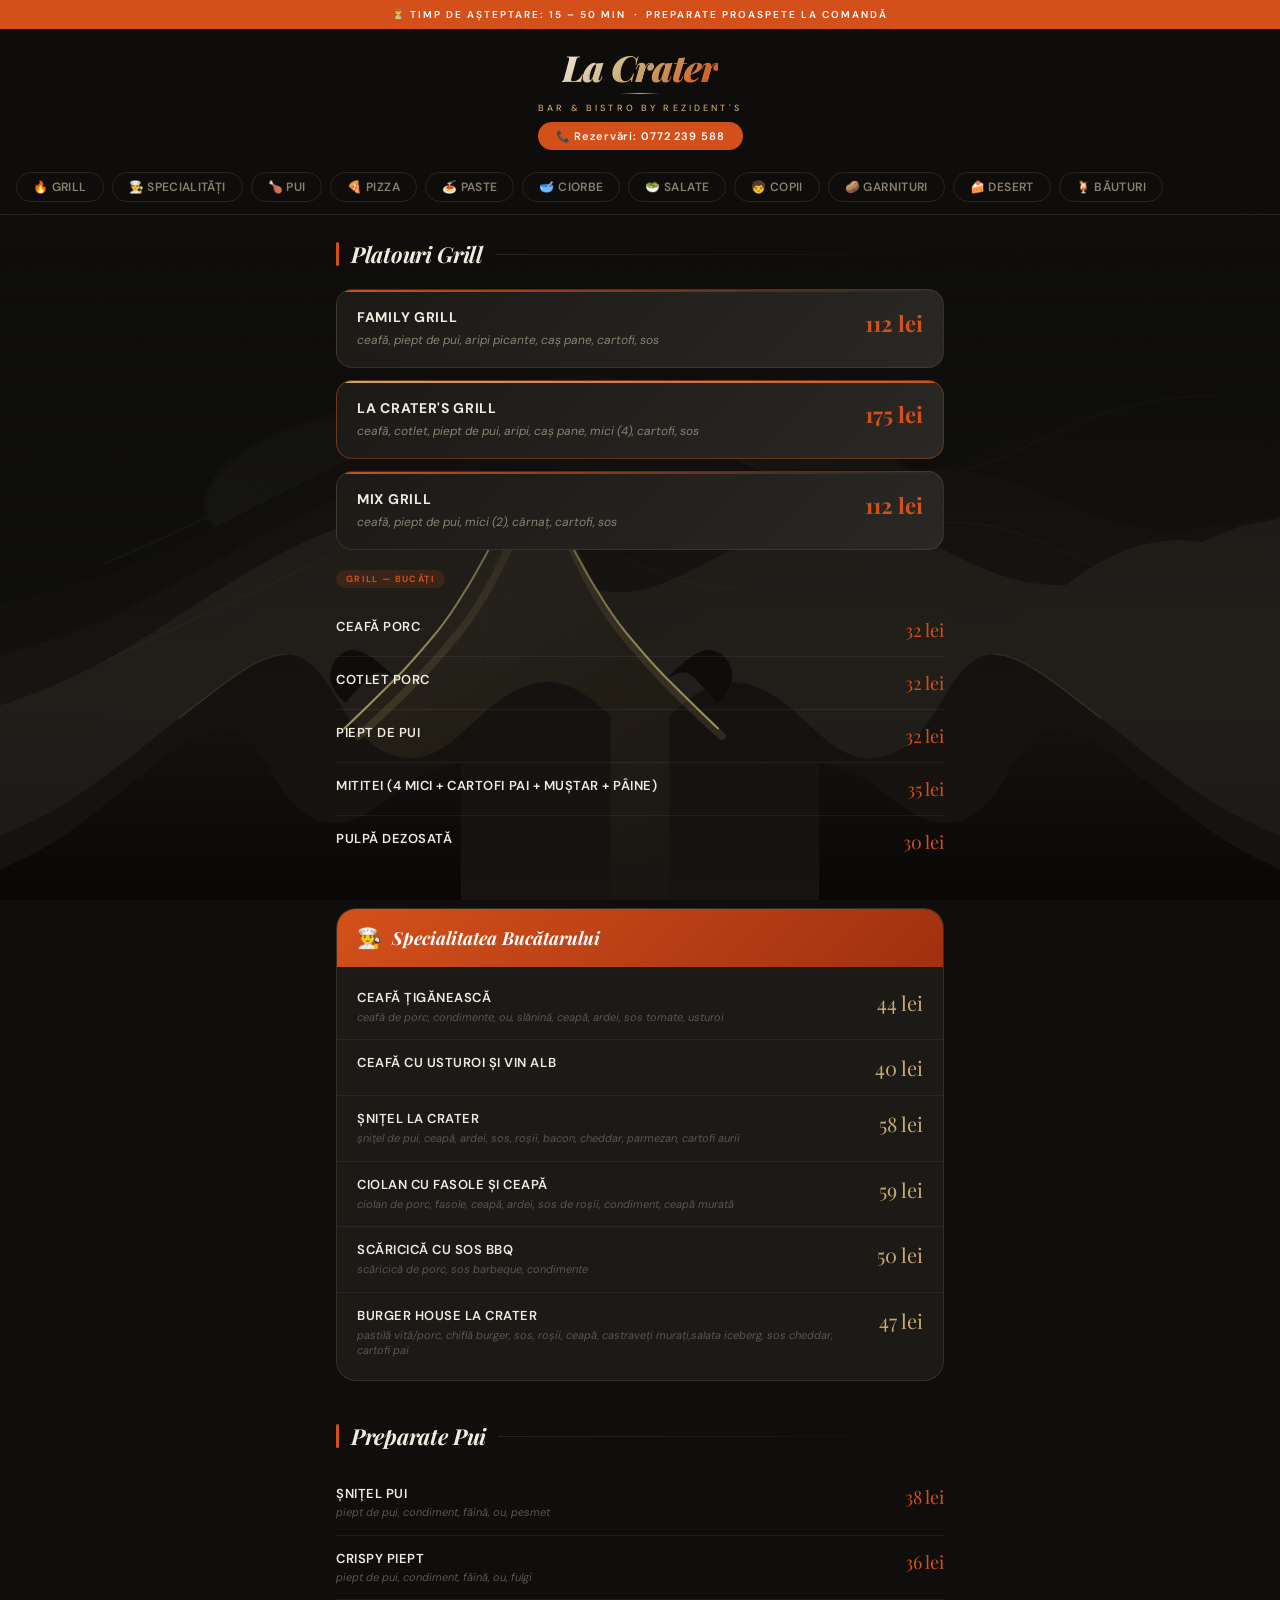
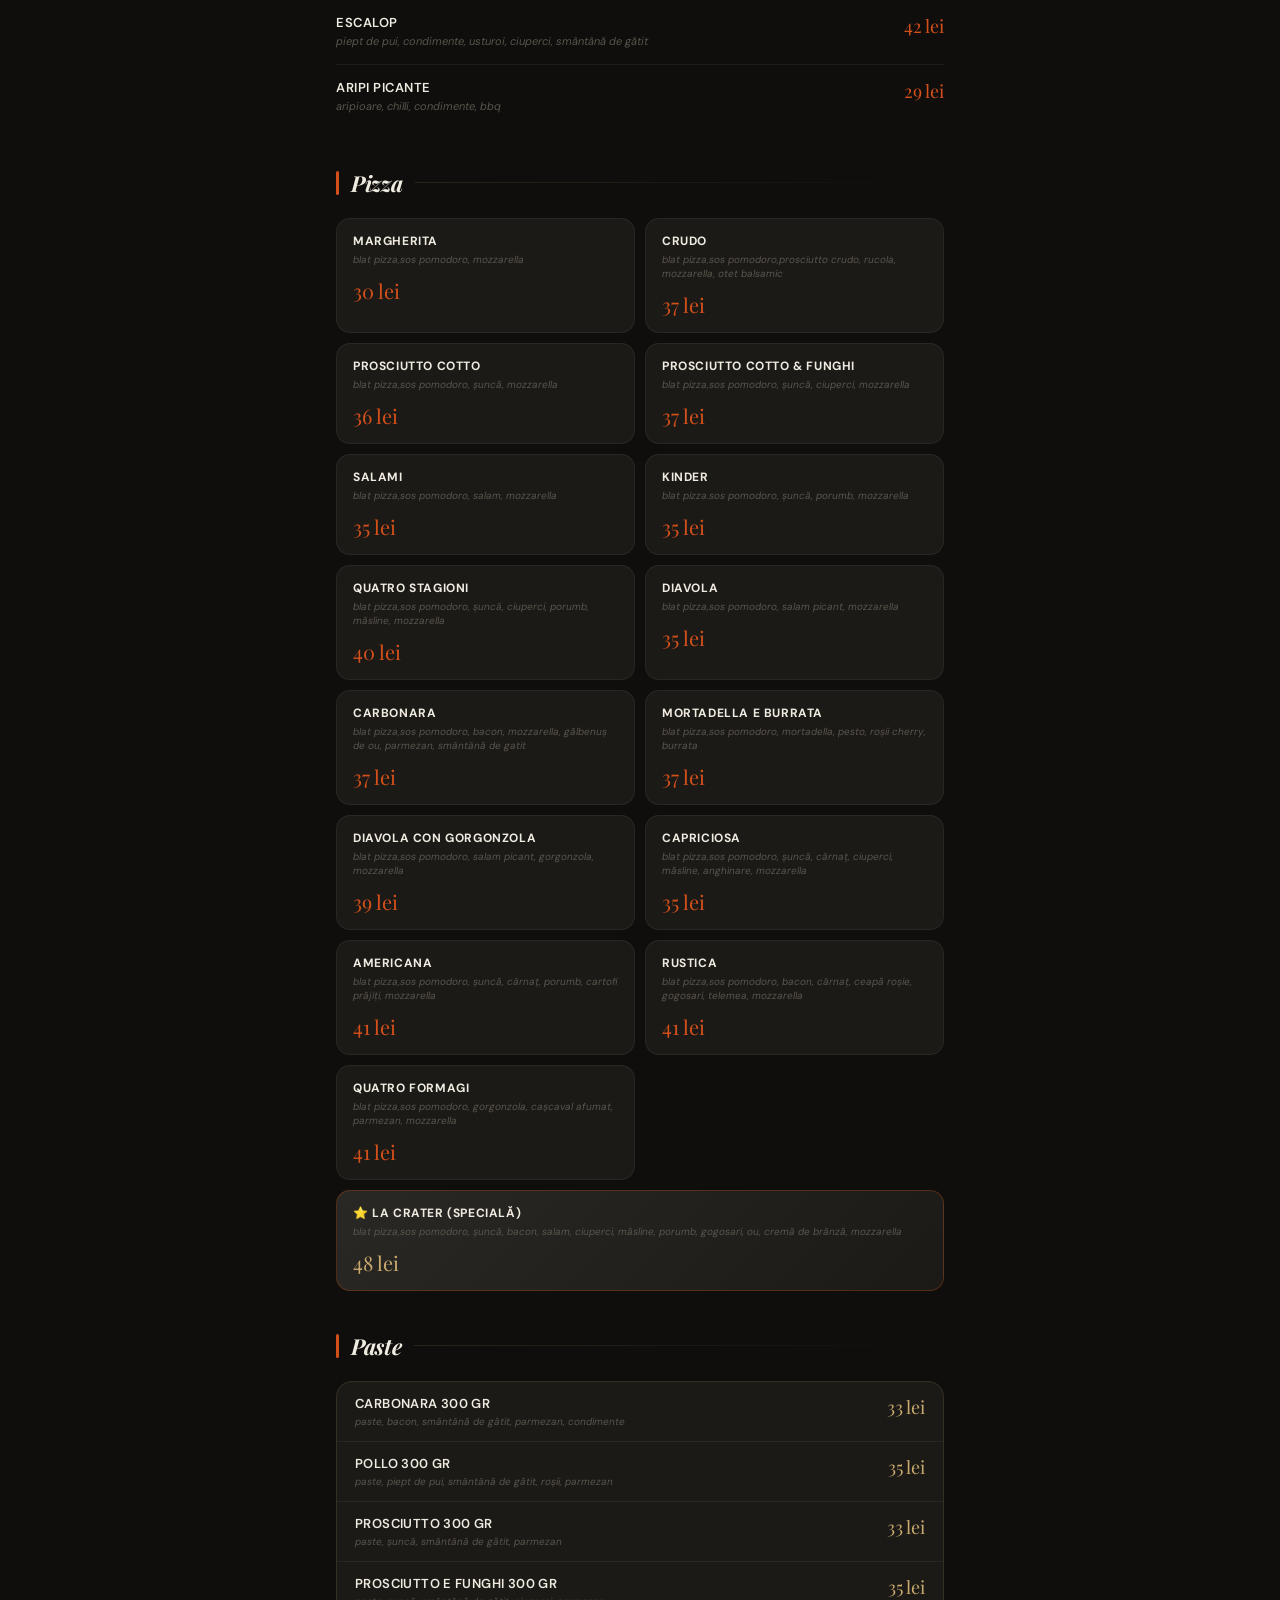
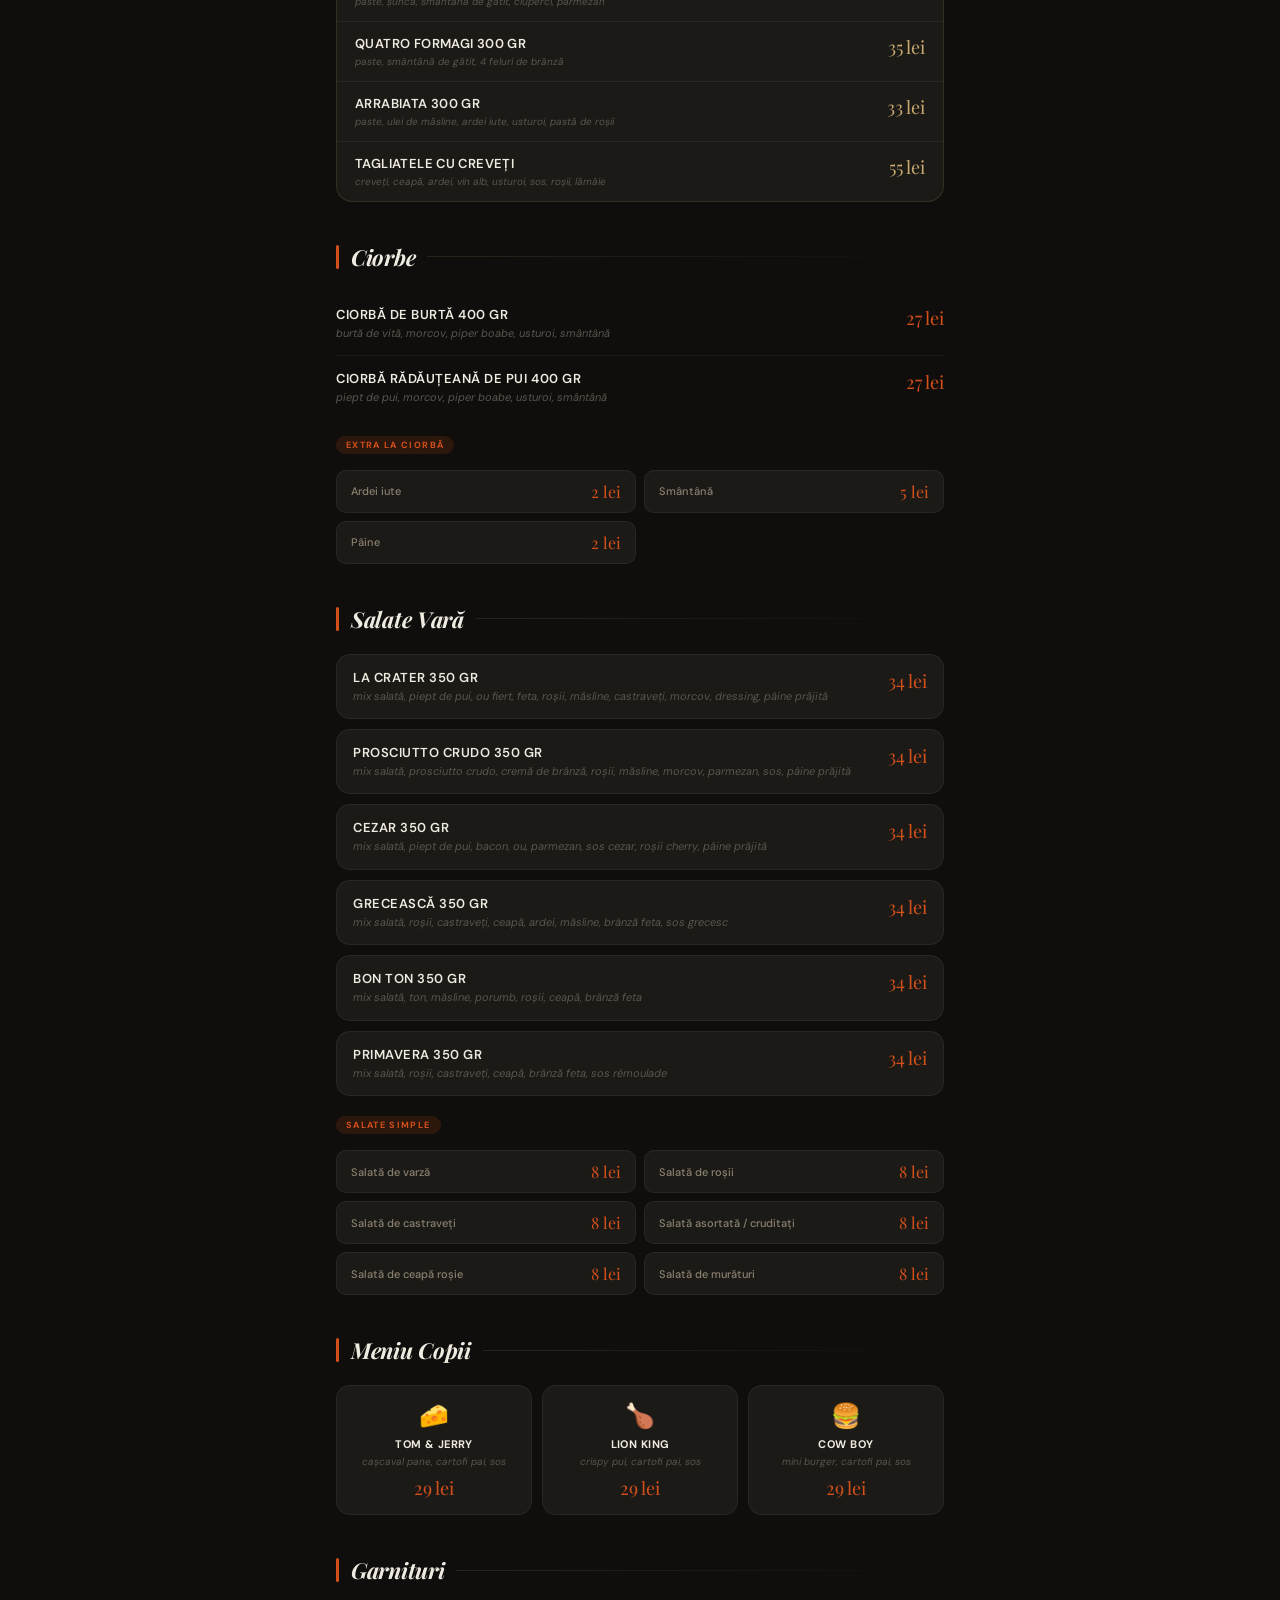
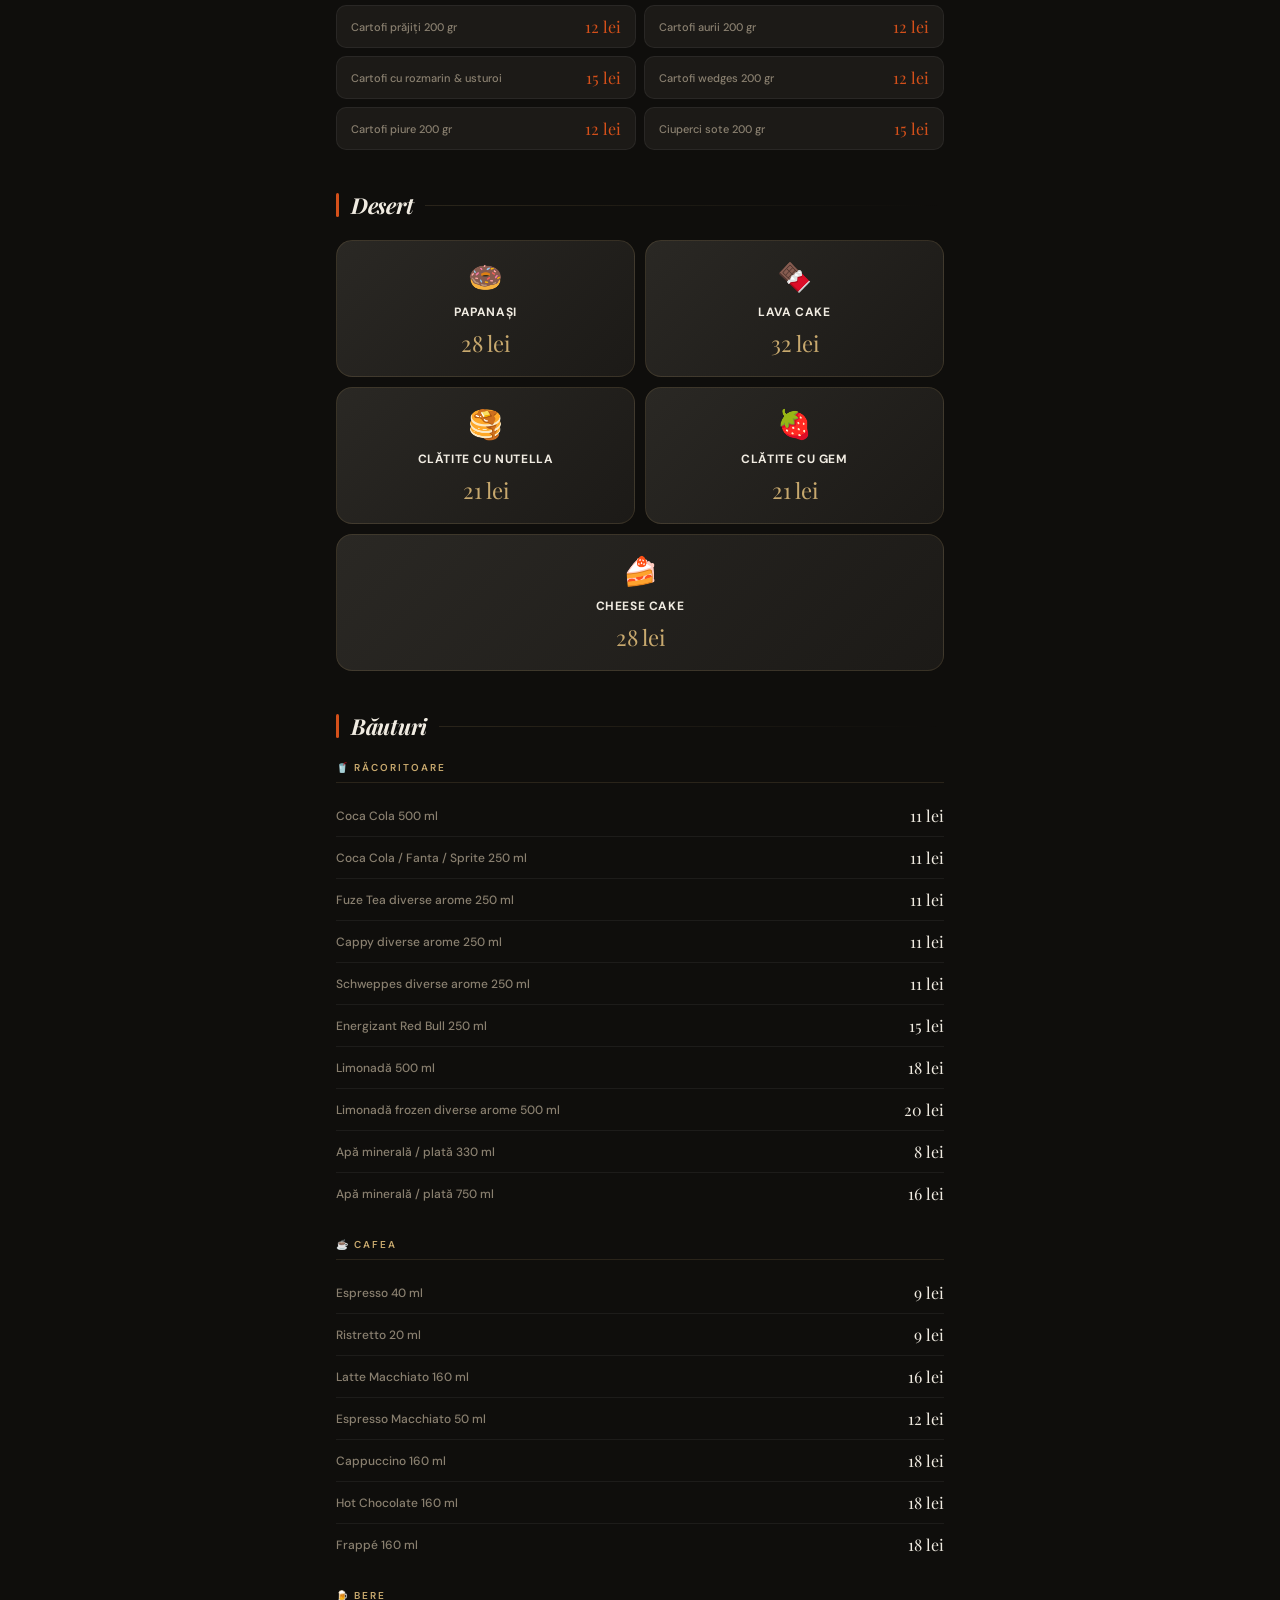
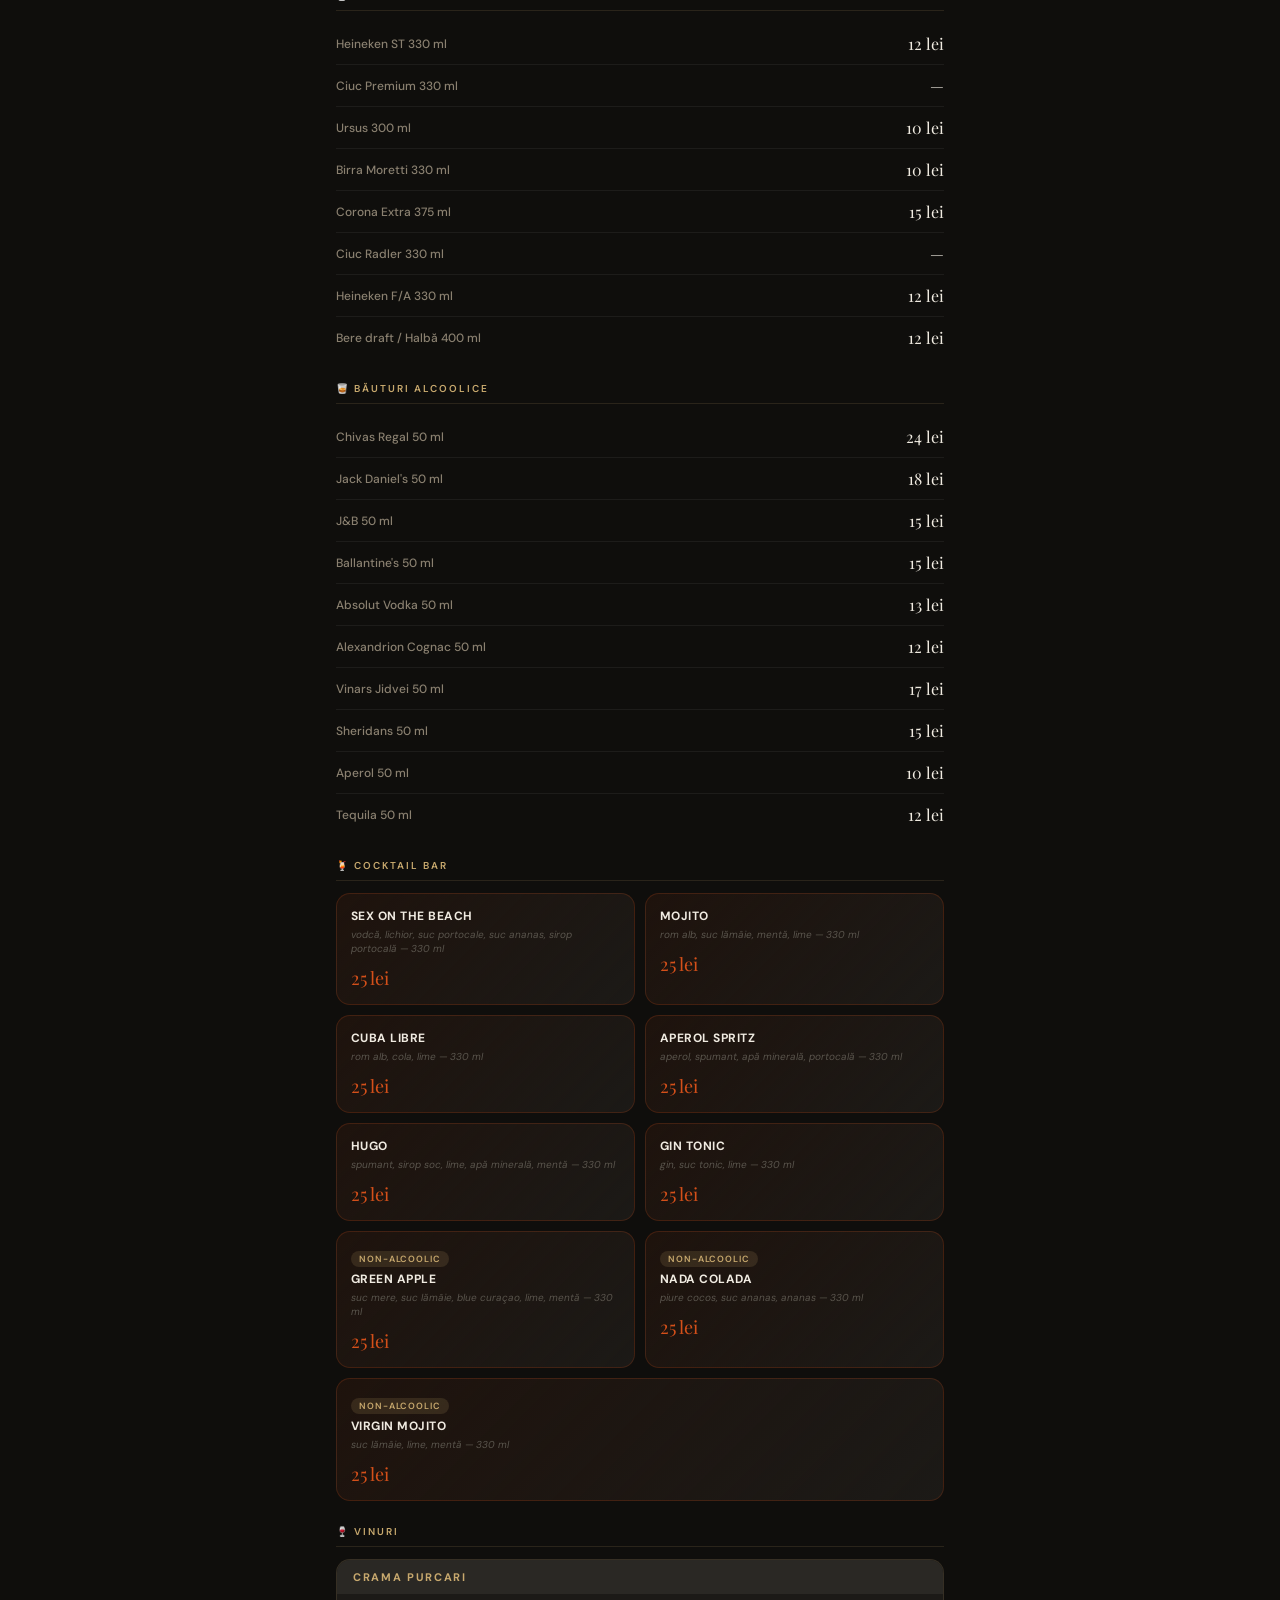
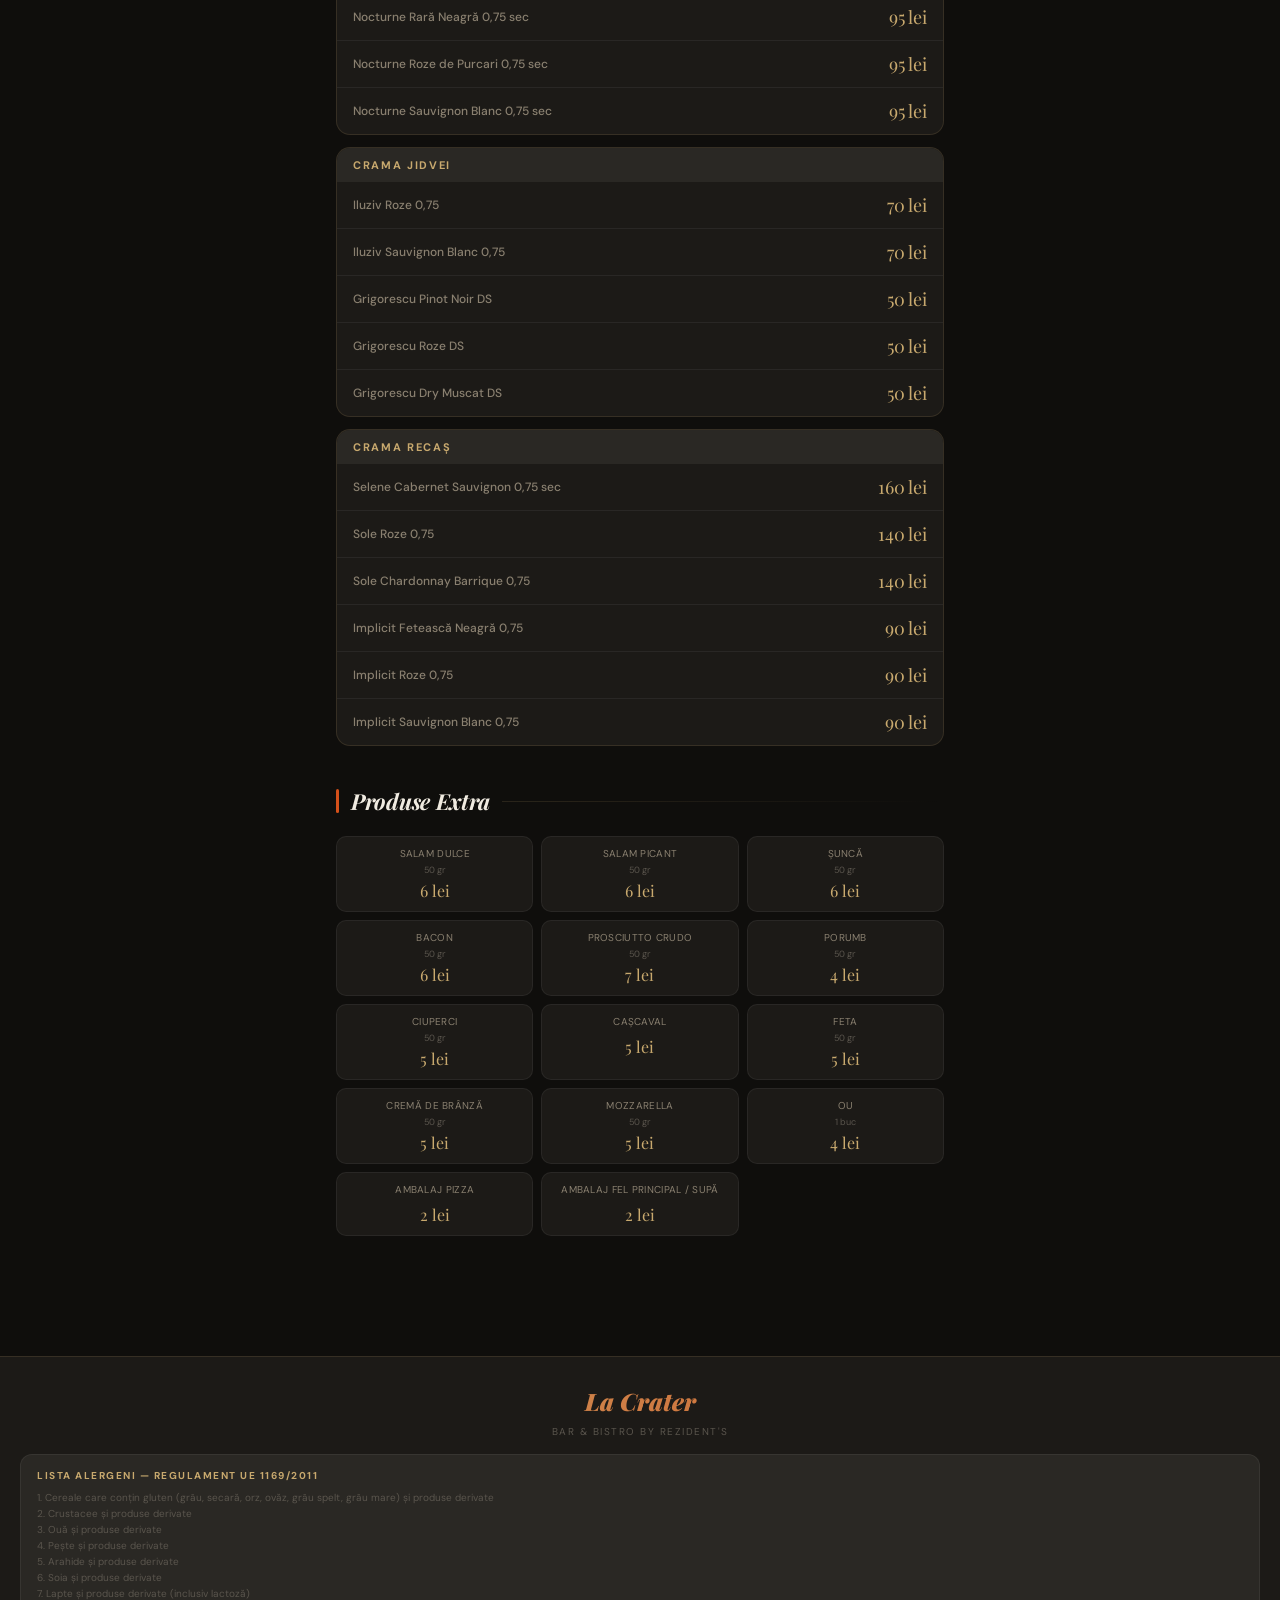
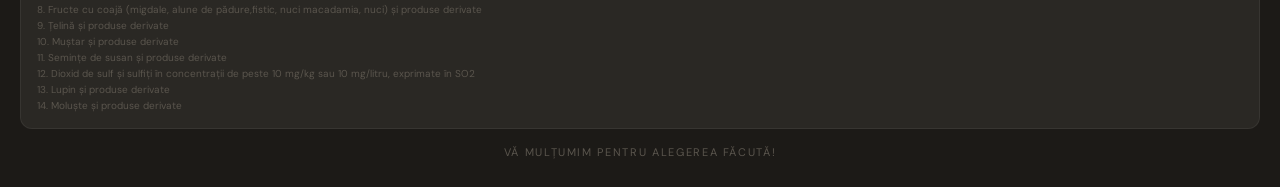
==== commit e709c0ac: "Update index.html" ====
--- a/index.html
+++ b/index.html
@@ -1067,21 +1067,21 @@
       <div class="platter-card">
         <div>
           <div class="platter-name">Family Grill</div>
-          <div class="platter-desc">ceafă, piept, aripi picante, caș pane, cartofi, sos</div>
+          <div class="platter-desc">ceafă, piept de pui, aripi picante, caș pane, cartofi, sos</div>
         </div>
         <div class="platter-price">112 lei</div>
       </div>
       <div class="platter-card featured">
         <div>
           <div class="platter-name">La Crater's Grill</div>
-          <div class="platter-desc">ceafă, cotlet, piept, aripi, caș pane, mici (4), cartofi, sos</div>
+          <div class="platter-desc">ceafă, cotlet, piept de pui, aripi, caș pane, mici (4), cartofi, sos</div>
         </div>
         <div class="platter-price">175 lei</div>
       </div>
       <div class="platter-card">
         <div>
           <div class="platter-name">Mix Grill</div>
-          <div class="platter-desc">ceafă, piept, mici (2), cârnaț, cartofi, sos</div>
+          <div class="platter-desc">ceafă, piept de pui, mici (2), cârnaț, cartofi, sos</div>
         </div>
         <div class="platter-price">112 lei</div>
       </div>
@@ -1093,7 +1093,7 @@
         <div class="menu-item"><div><div class="menu-item-name">Ceafă porc</div></div><div class="menu-item-price">32 lei</div></div>
         <div class="menu-item"><div><div class="menu-item-name">Cotlet porc</div></div><div class="menu-item-price">32 lei</div></div>
         <div class="menu-item"><div><div class="menu-item-name">Piept de pui</div></div><div class="menu-item-price">32 lei</div></div>
-        <div class="menu-item"><div><div class="menu-item-name">Mititei (4 mici + pai + muștar + pâine)</div></div><div class="menu-item-price">35 lei</div></div>
+        <div class="menu-item"><div><div class="menu-item-name">Mititei (4 mici + cartofi pai + muștar + pâine)</div></div><div class="menu-item-price">35 lei</div></div>
         <div class="menu-item"><div><div class="menu-item-name">Pulpă dezosată</div></div><div class="menu-item-price">30 lei</div></div>
       </div>
     </div>
@@ -1110,7 +1110,7 @@
         <div class="chef-item">
           <div>
             <div class="chef-item-name">Ceafă Țigănească</div>
-            <div class="chef-item-desc">ceafă, condimente, ou, slănină, ceapă, ardei, sos tomate, usturoi</div>
+            <div class="chef-item-desc">ceafă de porc, condimente, ou, slănină, ceapă, ardei, sos tomate, usturoi</div>
           </div>
           <div class="chef-item-price">44 lei</div>
         </div>
@@ -1123,28 +1123,28 @@
         <div class="chef-item">
           <div>
             <div class="chef-item-name">Șnițel La Crater</div>
-            <div class="chef-item-desc">șnițel pui, ceapă, ardei, sos, roșii, bacon, cheddar, parmezan, cartofi aurii</div>
+            <div class="chef-item-desc">șnițel de pui, ceapă, ardei, sos, roșii, bacon, cheddar, parmezan, cartofi aurii</div>
           </div>
           <div class="chef-item-price">58 lei</div>
         </div>
         <div class="chef-item">
           <div>
             <div class="chef-item-name">Ciolan cu fasole și ceapă</div>
-            <div class="chef-item-desc">ciolan, fasole, ceapă, ardei, sos roșii, condiment, ceapă murată</div>
+            <div class="chef-item-desc">ciolan de porc, fasole, ceapă, ardei, sos de roșii, condiment, ceapă murată</div>
           </div>
           <div class="chef-item-price">59 lei</div>
         </div>
         <div class="chef-item">
           <div>
             <div class="chef-item-name">Scăricică cu sos BBQ</div>
-            <div class="chef-item-desc">scăricică porc, bbq, condimente</div>
+            <div class="chef-item-desc">scăricică de porc, sos barbeque, condimente</div>
           </div>
           <div class="chef-item-price">50 lei</div>
         </div>
         <div class="chef-item">
           <div>
-            <div class="chef-item-name">Burger House La Crater (350g)</div>
-            <div class="chef-item-desc">pastilă vită/porc, chiflă burger, sos, roșii, ceapă, castraveți murați, iceberg, sos cheddar, cartofi pai</div>
+            <div class="chef-item-name">Burger House La Crater</div>
+            <div class="chef-item-desc">pastilă vită/porc, chiflă burger, sos, roșii, ceapă, castraveți murați,salata iceberg, sos cheddar, cartofi pai</div>
           </div>
           <div class="chef-item-price">47 lei</div>
         </div>
@@ -1177,14 +1177,14 @@
       <div class="menu-item">
         <div>
           <div class="menu-item-name">Escalop</div>
-          <div class="menu-item-desc">piept, condimente, usturoi, ciuperci, smântână gătit</div>
+          <div class="menu-item-desc">piept de pui, condimente, usturoi, ciuperci, smântână de gătit</div>
         </div>
         <div class="menu-item-price">42 lei</div>
       </div>
       <div class="menu-item">
         <div>
           <div class="menu-item-name">Aripi picante</div>
-          <div class="menu-item-desc">aripioare, chili, condimente, bbq</div>
+          <div class="menu-item-desc">aripioare, chilli, condimente, bbq</div>
         </div>
         <div class="menu-item-price">29 lei</div>
       </div>
@@ -1201,82 +1201,82 @@
     <div class="pizza-grid">
       <div class="pizza-card">
         <div class="pizza-card-name">Margherita</div>
-        <div class="pizza-card-desc">sos pomodoro, mozzarella</div>
+        <div class="pizza-card-desc">blat pizza,sos pomodoro, mozzarella</div>
         <div class="pizza-card-price">30 lei</div>
+      </div>
+       <div class="pizza-card">
+        <div class="pizza-card-name">Crudo</div>
+        <div class="pizza-card-desc">blat pizza,sos pomodoro,prosciutto crudo, rucola, mozzarella, otet balsamic</div>
+        <div class="pizza-card-price">37 lei</div>
       </div>
       <div class="pizza-card">
         <div class="pizza-card-name">Prosciutto Cotto</div>
-        <div class="pizza-card-desc">sos pomodoro, șuncă, mozzarella</div>
+        <div class="pizza-card-desc">blat pizza,sos pomodoro, șuncă, mozzarella</div>
         <div class="pizza-card-price">36 lei</div>
       </div>
       <div class="pizza-card">
-        <div class="pizza-card-name">Pr. Cotto &amp; Funghi</div>
-        <div class="pizza-card-desc">sos pomodoro, șuncă, ciuperci, mozzarella</div>
+        <div class="pizza-card-name">Prosciutto Cotto &amp; Funghi</div>
+        <div class="pizza-card-desc">blat pizza,sos pomodoro, șuncă, ciuperci, mozzarella</div>
         <div class="pizza-card-price">37 lei</div>
       </div>
       <div class="pizza-card">
         <div class="pizza-card-name">Salami</div>
-        <div class="pizza-card-desc">sos pomodoro, salam, mozzarella</div>
+        <div class="pizza-card-desc">blat pizza,sos pomodoro, salam, mozzarella</div>
         <div class="pizza-card-price">35 lei</div>
       </div>
       <div class="pizza-card">
         <div class="pizza-card-name">Kinder</div>
-        <div class="pizza-card-desc">sos pomodoro, șuncă, porumb, mozzarella</div>
+        <div class="pizza-card-desc">blat pizza.sos pomodoro, șuncă, porumb, mozzarella</div>
         <div class="pizza-card-price">35 lei</div>
       </div>
       <div class="pizza-card">
         <div class="pizza-card-name">Quatro Stagioni</div>
-        <div class="pizza-card-desc">sos pomodoro, șuncă, ciuperci, porumb, măsline, mozzarella</div>
+        <div class="pizza-card-desc">blat pizza,sos pomodoro, șuncă, ciuperci, porumb, măsline, mozzarella</div>
         <div class="pizza-card-price">40 lei</div>
       </div>
       <div class="pizza-card">
         <div class="pizza-card-name">Diavola</div>
-        <div class="pizza-card-desc">sos pomodoro, salam picant, mozzarella</div>
+        <div class="pizza-card-desc">blat pizza,sos pomodoro, salam picant, mozzarella</div>
         <div class="pizza-card-price">35 lei</div>
       </div>
       <div class="pizza-card">
         <div class="pizza-card-name">Carbonara</div>
-        <div class="pizza-card-desc">sos pomodoro, bacon, mozzarella, gălbenuș ou, parmezan, smântână</div>
-        <div class="pizza-card-price">37 lei</div>
-      </div>
-      <div class="pizza-card">
-        <div class="pizza-card-name">Crudo</div>
-        <div class="pizza-card-desc">sos pomodoro, prosciutto crudo, rucola, mozzarella, oțet balsamic</div>
+        <div class="pizza-card-desc">blat pizza,sos pomodoro, bacon, mozzarella, gălbenuș de ou, parmezan, smântână de gatit</div>
         <div class="pizza-card-price">37 lei</div>
       </div>
       <div class="pizza-card">
         <div class="pizza-card-name">Mortadella e Burrata</div>
-        <div class="pizza-card-desc">sos pomodoro, mortadella, pesto, roșii cherry, burrata</div>
-        <div class="pizza-card-price">41 lei</div>
+        <div class="pizza-card-desc">blat pizza,sos pomodoro, mortadella, pesto, roșii cherry, burrata</div>
+        <div class="pizza-card-price">37 lei</div>
       </div>
       <div class="pizza-card">
         <div class="pizza-card-name">Diavola con Gorgonzola</div>
-        <div class="pizza-card-desc">sos pomodoro, salam picant, gorgonzola, mozzarella</div>
+        <div class="pizza-card-desc">blat pizza,sos pomodoro, salam picant, gorgonzola, mozzarella</div>
         <div class="pizza-card-price">39 lei</div>
       </div>
       <div class="pizza-card">
         <div class="pizza-card-name">Capriciosa</div>
-        <div class="pizza-card-desc">sos pomodoro, șuncă, cârnaț, ciuperci, măsline, anghinare, mozzarella</div>
-        <div class="pizza-card-price">41 lei</div>
+        <div class="pizza-card-desc">blat pizza,sos pomodoro, șuncă, cârnaț, ciuperci, măsline, anghinare, mozzarella</div>
+        <div class="pizza-card-price">35 lei</div>
       </div>
       <div class="pizza-card">
         <div class="pizza-card-name">Americana</div>
-        <div class="pizza-card-desc">sos pomodoro, șuncă, cârnaț, porumb, cartofi prăjiți, mozzarella</div>
+        <div class="pizza-card-desc">blat pizza,sos pomodoro, șuncă, cârnaț, porumb, cartofi prăjiți, mozzarella</div>
         <div class="pizza-card-price">41 lei</div>
       </div>
       <div class="pizza-card">
         <div class="pizza-card-name">Rustica</div>
-        <div class="pizza-card-desc">sos pomodoro, bacon, cârnaț, ceapă roșie, gogonele, telemea, mozzarella</div>
+        <div class="pizza-card-desc">blat pizza,sos pomodoro, bacon, cârnaț, ceapă roșie, gogosari, telemea, mozzarella</div>
         <div class="pizza-card-price">41 lei</div>
       </div>
       <div class="pizza-card">
         <div class="pizza-card-name">Quatro Formagi</div>
-        <div class="pizza-card-desc">sos pomodoro, gorgonzola, cașcaval afumat, parmezan, mozzarella</div>
+        <div class="pizza-card-desc">blat pizza,sos pomodoro, gorgonzola, cașcaval afumat, parmezan, mozzarella</div>
         <div class="pizza-card-price">41 lei</div>
       </div>
       <div class="pizza-card special">
         <div class="pizza-card-name">⭐ La Crater (Specială)</div>
-        <div class="pizza-card-desc">sos pomodoro, șuncă, bacon, salam, ciuperci, măsline, porumb, gogonele, ou, cremă de brânză, mozzarella</div>
+        <div class="pizza-card-desc">blat pizza,sos pomodoro, șuncă, bacon, salam, ciuperci, măsline, porumb, gogosari, ou, cremă de brânză, mozzarella</div>
         <div class="pizza-card-price">48 lei</div>
       </div>
     </div>
@@ -1353,7 +1353,7 @@
       <div class="menu-item">
         <div>
           <div class="menu-item-name">Ciorbă de burtă 400 gr</div>
-          <div class="menu-item-desc">burtă vită, morcov, piper boabe, usturoi, smântână</div>
+          <div class="menu-item-desc">burtă de vită, morcov, piper boabe, usturoi, smântână</div>
         </div>
         <div class="menu-item-price">27 lei</div>
       </div>
@@ -1414,14 +1414,14 @@
       <div class="salata-card">
         <div>
           <div class="menu-item-name">Bon Ton 350 gr</div>
+          <div class="menu-item-desc">mix salată, ton, măsline, porumb, roșii, ceapă, brânză feta</div>
+        </div>
+        <div class="menu-item-price">34 lei</div>
+      </div>
+      <div class="salata-card">
+        <div>
+          <div class="menu-item-name">Primavera 350 gr</div>
           <div class="menu-item-desc">mix salată, roșii, castraveți, ceapă, brânză feta, sos rémoulade</div>
-        </div>
-        <div class="menu-item-price">34 lei</div>
-      </div>
-      <div class="salata-card">
-        <div>
-          <div class="menu-item-name">Primavera 350 gr</div>
-          <div class="menu-item-desc">mix salată, ton, măsline, porumb, roșii, ceapă, brânză feta</div>
         </div>
         <div class="menu-item-price">34 lei</div>
       </div>
@@ -1432,8 +1432,8 @@
         <div class="side-item"><div class="side-item-name">Salată de varză</div><div class="side-item-price">8 lei</div></div>
         <div class="side-item"><div class="side-item-name">Salată de roșii</div><div class="side-item-price">8 lei</div></div>
         <div class="side-item"><div class="side-item-name">Salată de castraveți</div><div class="side-item-price">8 lei</div></div>
-        <div class="side-item"><div class="side-item-name">Salată asortată</div><div class="side-item-price">8 lei</div></div>
-        <div class="side-item"><div class="side-item-name">Salată ceapă roșie</div><div class="side-item-price">8 lei</div></div>
+        <div class="side-item"><div class="side-item-name">Salată asortată / cruditați</div><div class="side-item-price">8 lei</div></div>
+        <div class="side-item"><div class="side-item-name">Salată de ceapă roșie</div><div class="side-item-price">8 lei</div></div>
         <div class="side-item"><div class="side-item-name">Salată de murături</div><div class="side-item-price">8 lei</div></div>
       </div>
     </div>
@@ -1478,8 +1478,8 @@
     <div class="sides-grid">
       <div class="side-item"><div class="side-item-name">Cartofi prăjiți 200 gr</div><div class="side-item-price">12 lei</div></div>
       <div class="side-item"><div class="side-item-name">Cartofi aurii 200 gr</div><div class="side-item-price">12 lei</div></div>
-      <div class="side-item"><div class="side-item-name">Cartofi rozmarin &amp; usturoi</div><div class="side-item-price">15 lei</div></div>
-      <div class="side-item"><div class="side-item-name">Cartofi weedges 200 gr</div><div class="side-item-price">12 lei</div></div>
+      <div class="side-item"><div class="side-item-name">Cartofi cu rozmarin &amp; usturoi</div><div class="side-item-price">15 lei</div></div>
+      <div class="side-item"><div class="side-item-name">Cartofi wedges 200 gr</div><div class="side-item-price">12 lei</div></div>
       <div class="side-item"><div class="side-item-name">Cartofi piure 200 gr</div><div class="side-item-price">12 lei</div></div>
       <div class="side-item"><div class="side-item-name">Ciuperci sote 200 gr</div><div class="side-item-price">15 lei</div></div>
     </div>
@@ -1505,7 +1505,7 @@
       </div>
       <div class="desert-card">
         <div class="desert-icon">🥞</div>
-        <div class="desert-name">Clătite cu Nutela</div>
+        <div class="desert-name">Clătite cu Nutella</div>
         <div class="desert-price">21 lei</div>
       </div>
       <div class="desert-card">
@@ -1706,14 +1706,14 @@
   <div class="allergen-box">
     <div class="allergen-title">Lista Alergeni — Regulament UE 1169/2011</div>
     <div class="allergen-text">
-      1. Cereale care conțin gluten (grâu, secară, orz, ovăz, grâu spelt, grâu khorasan) și produse derivate<br>
+      1. Cereale care conțin gluten (grâu, secară, orz, ovăz, grâu spelt, grâu mare) și produse derivate<br>
       2. Crustacee și produse derivate<br>
       3. Ouă și produse derivate<br>
       4. Pește și produse derivate<br>
       5. Arahide și produse derivate<br>
       6. Soia și produse derivate<br>
       7. Lapte și produse derivate (inclusiv lactoză)<br>
-      8. Fructe cu coajă lemnoasă (migdale, alune, caju, nuci, maci) și produse derivate<br>
+      8. Fructe cu coajă  (migdale, alune de pădure,fistic, nuci macadamia, nuci) și produse derivate<br>
       9. Țelină și produse derivate<br>
       10. Muștar și produse derivate<br>
       11. Semințe de susan și produse derivate<br>
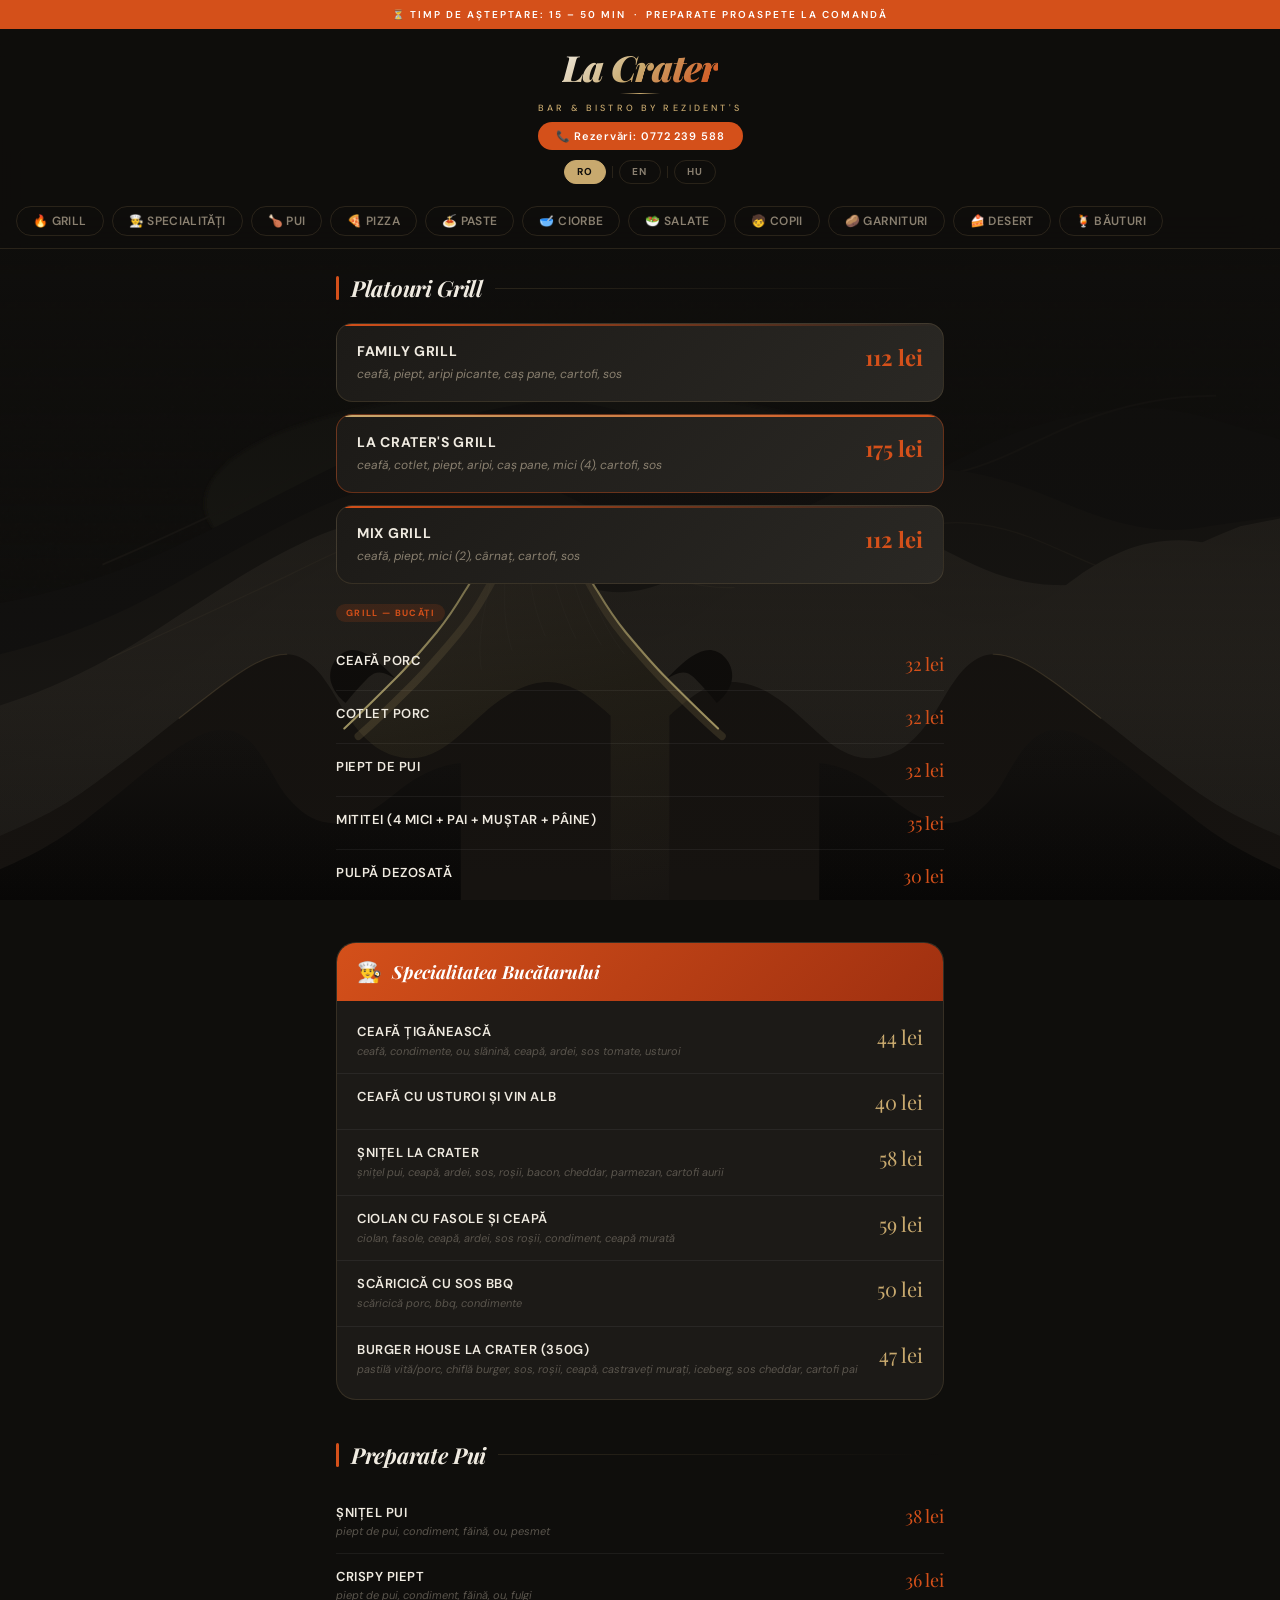
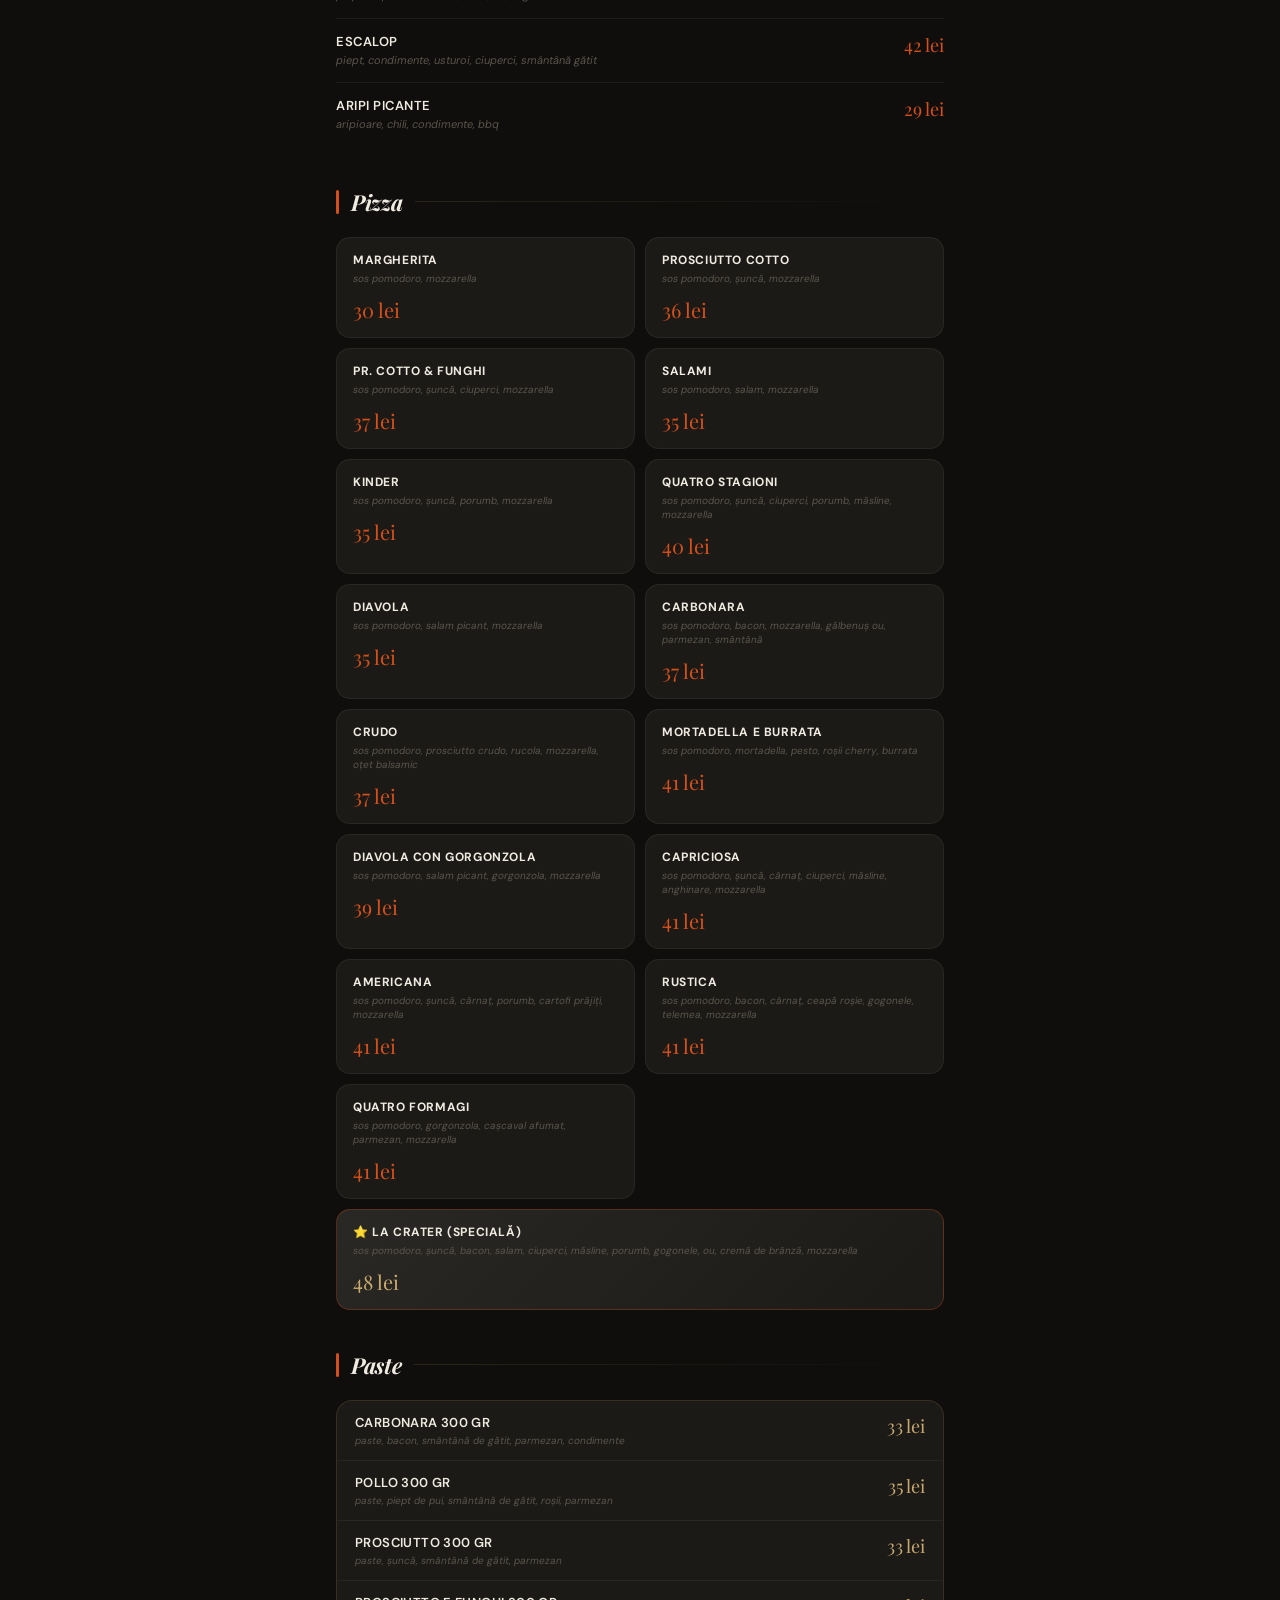
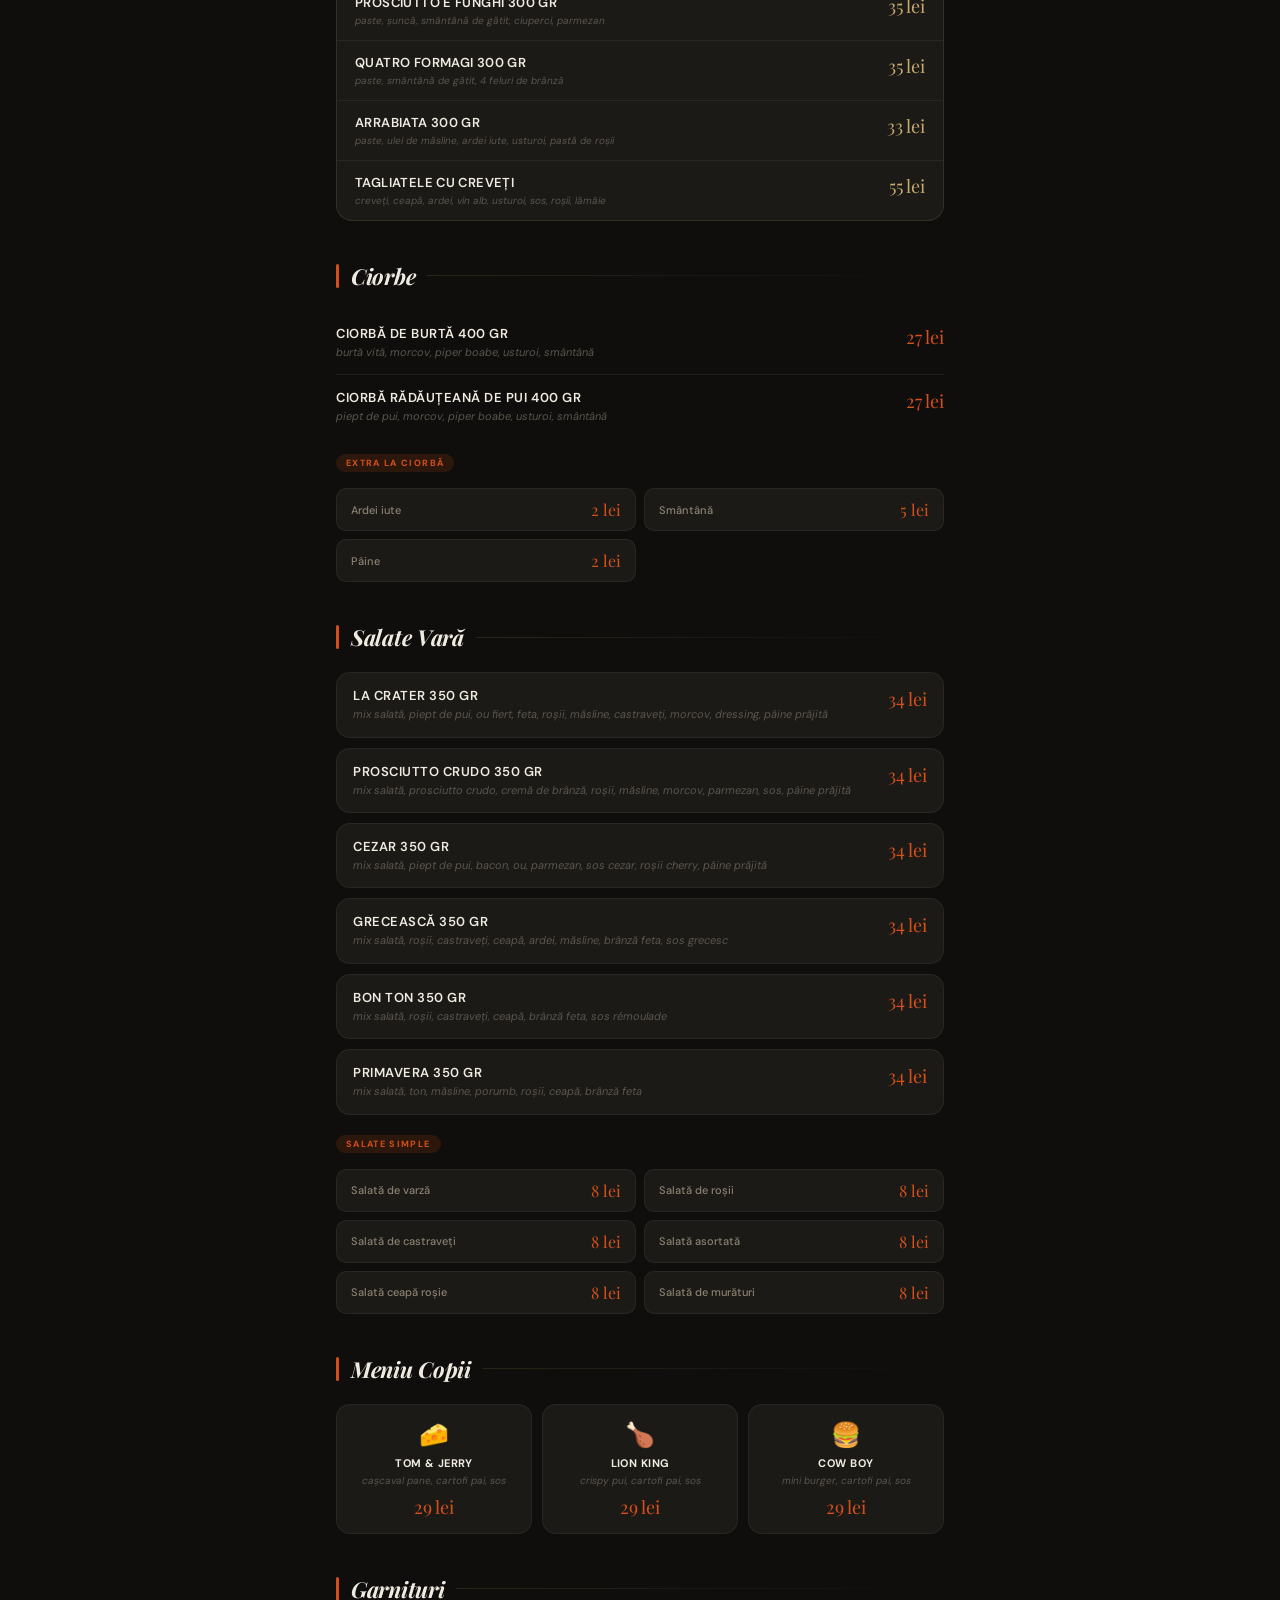
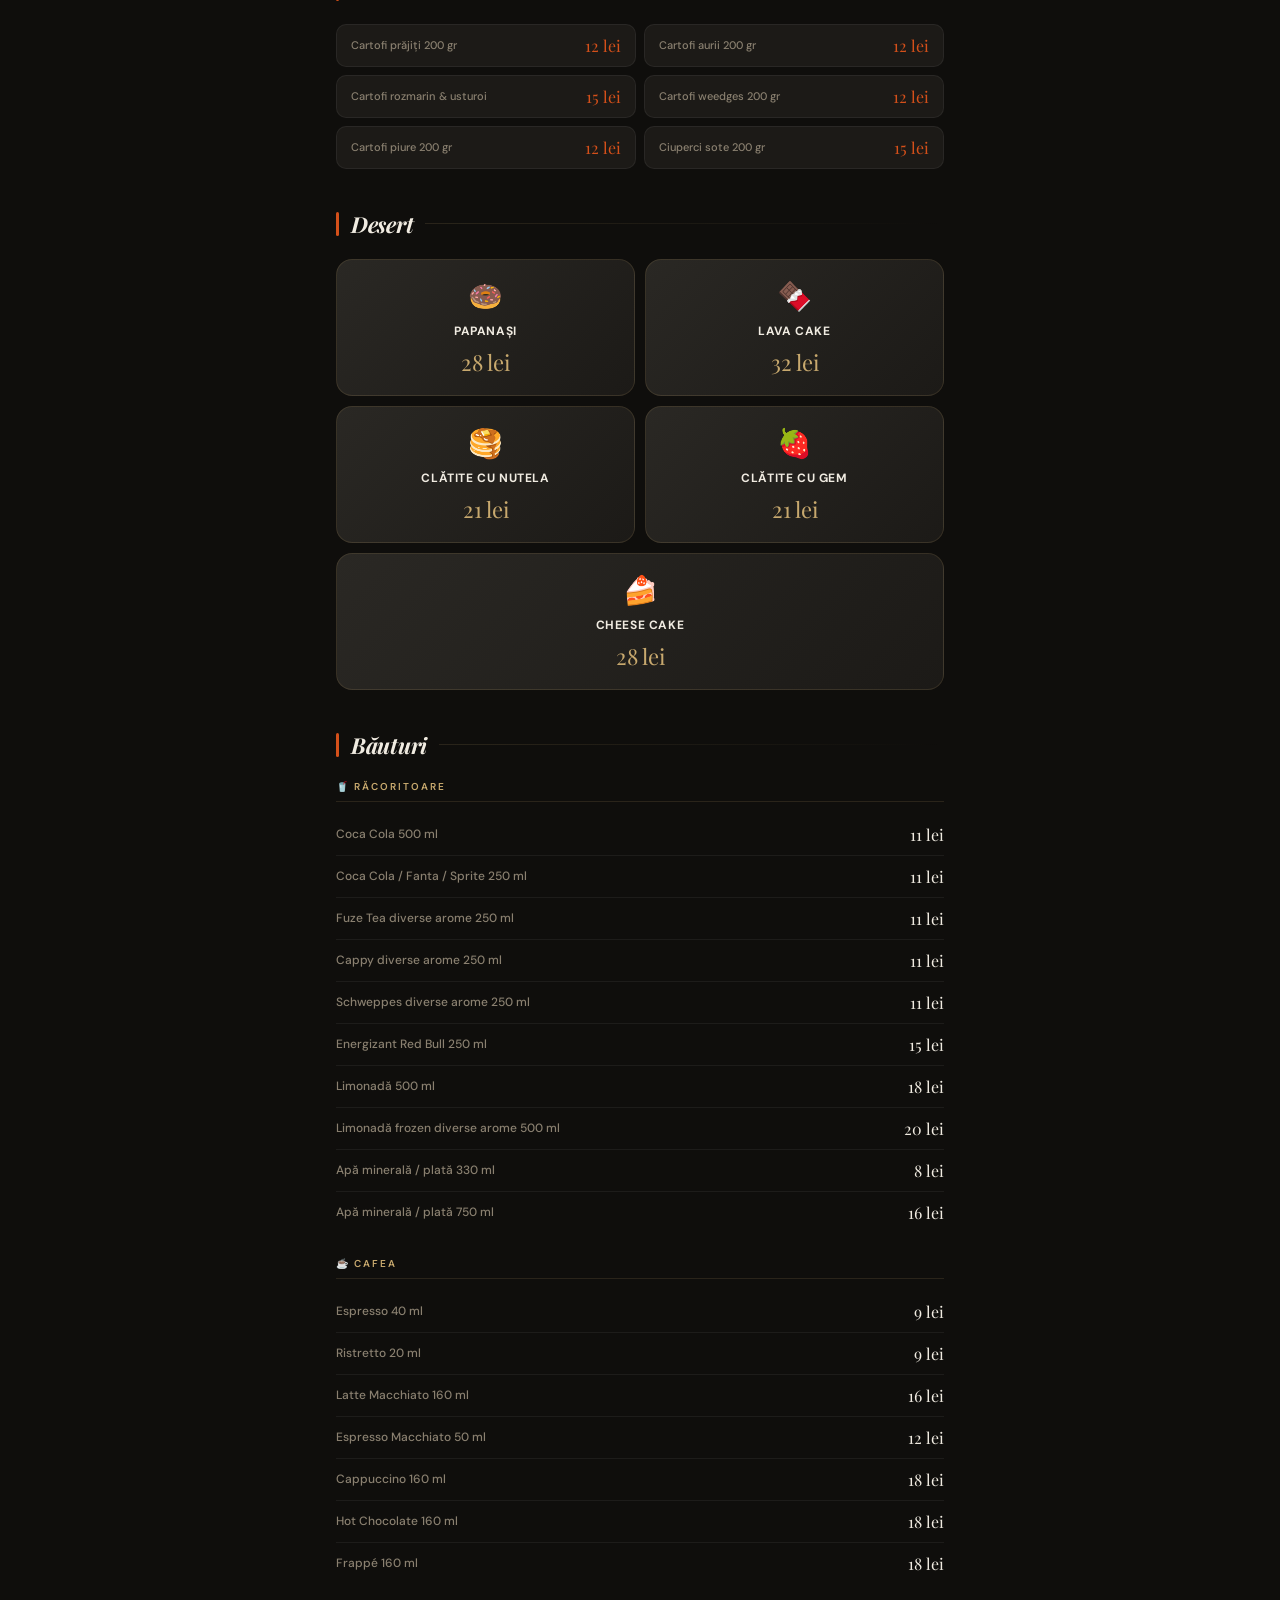
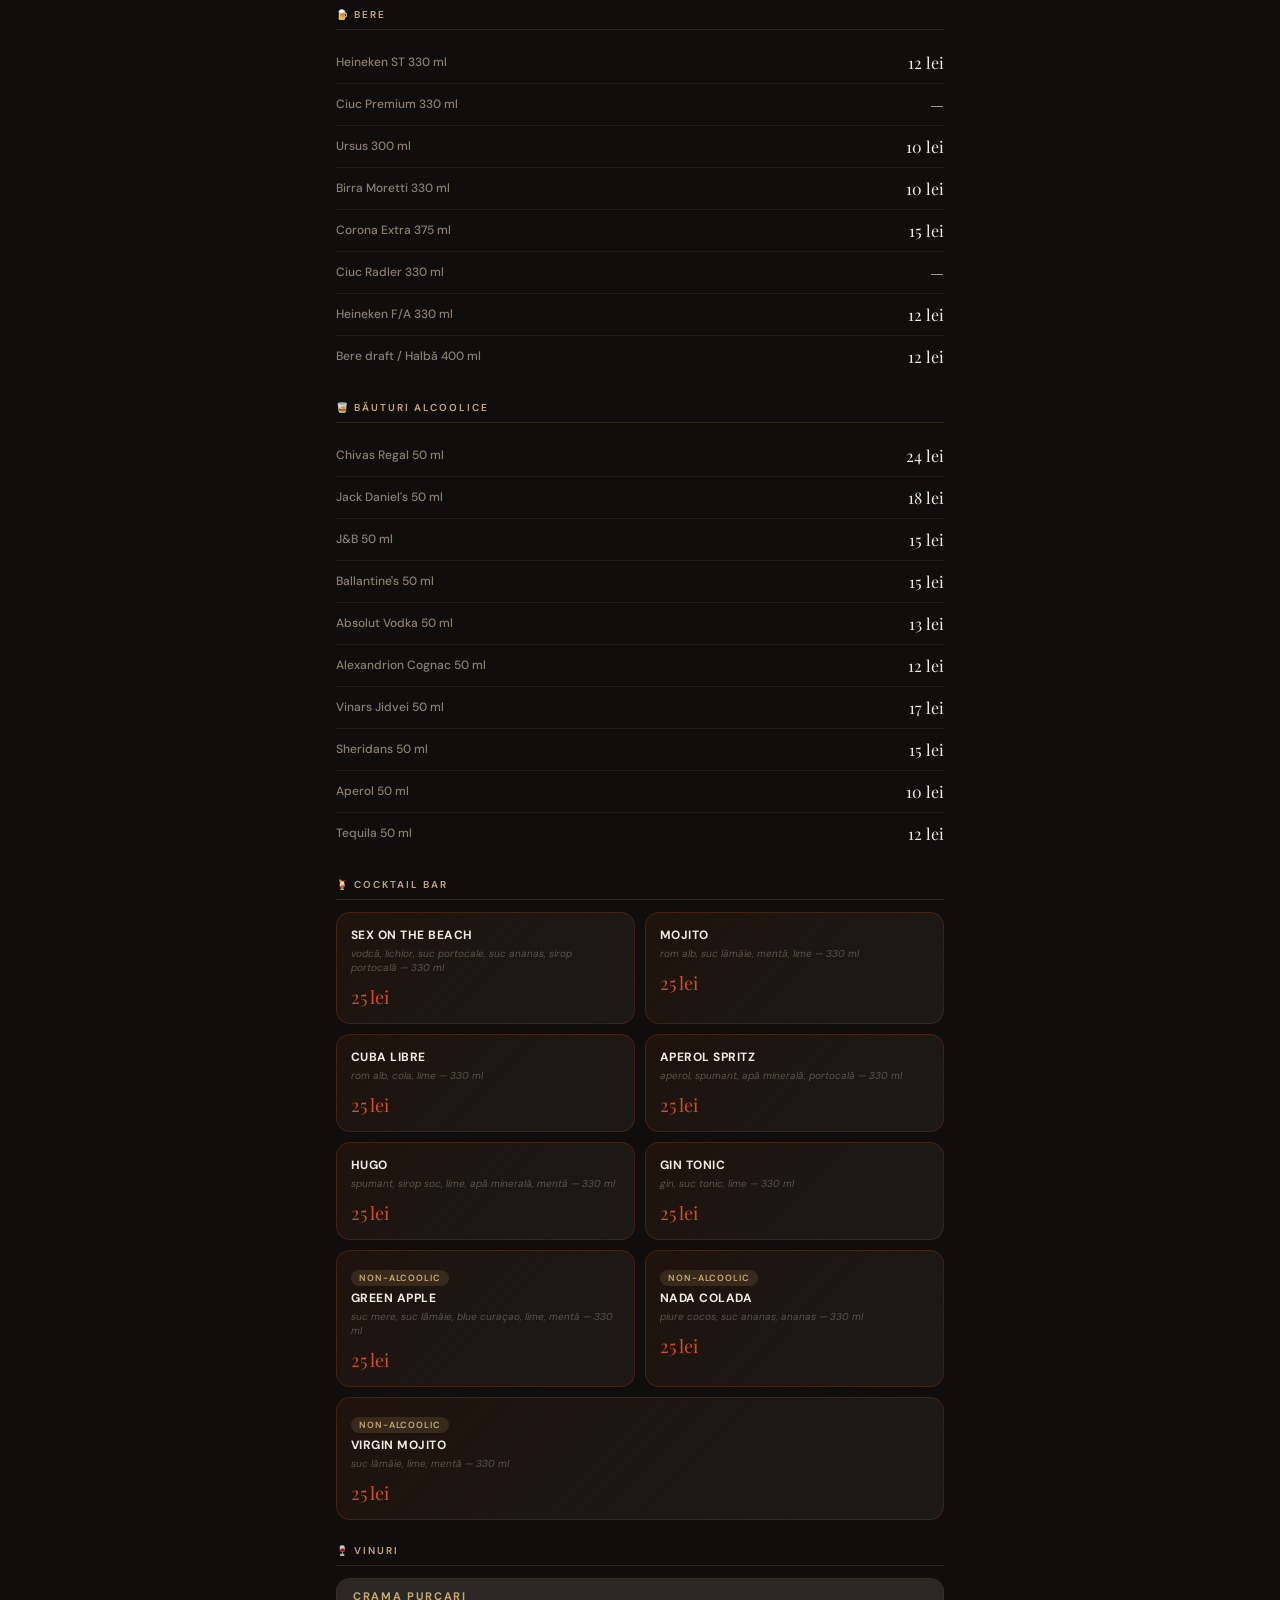
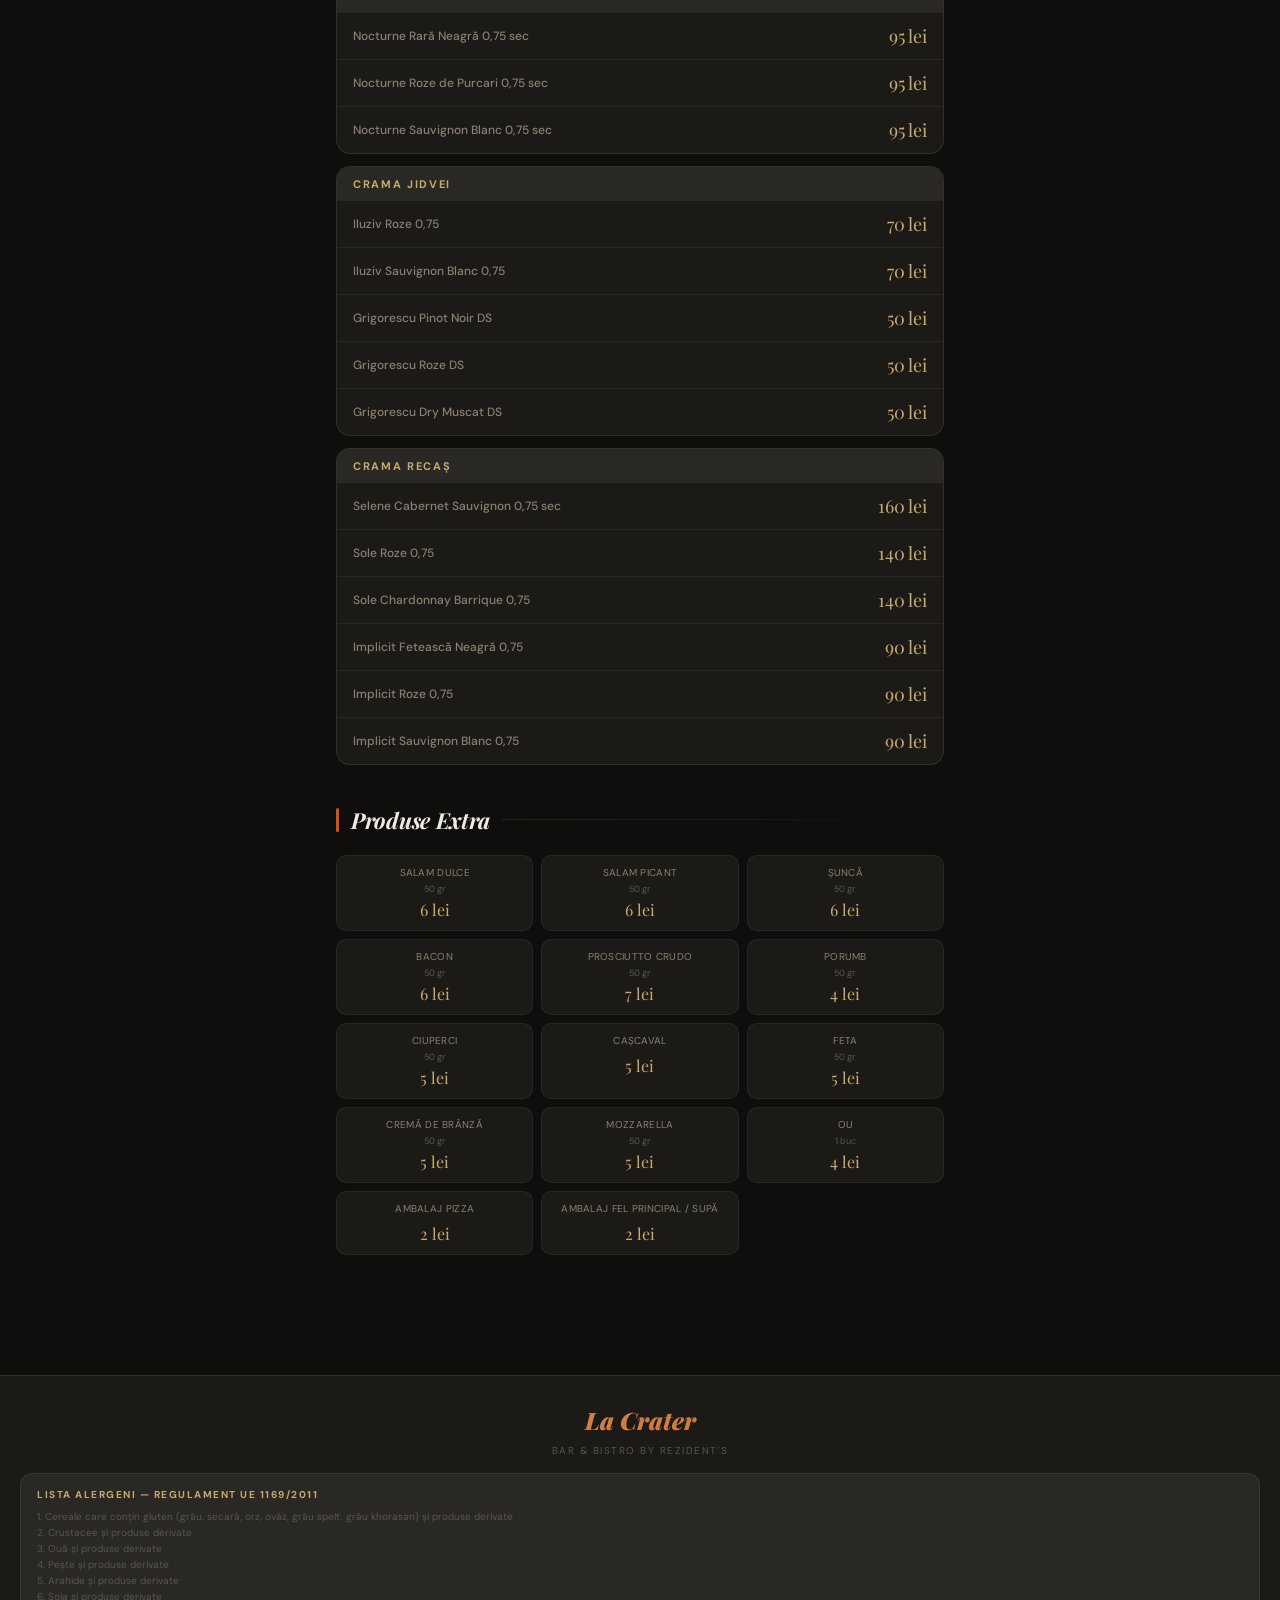
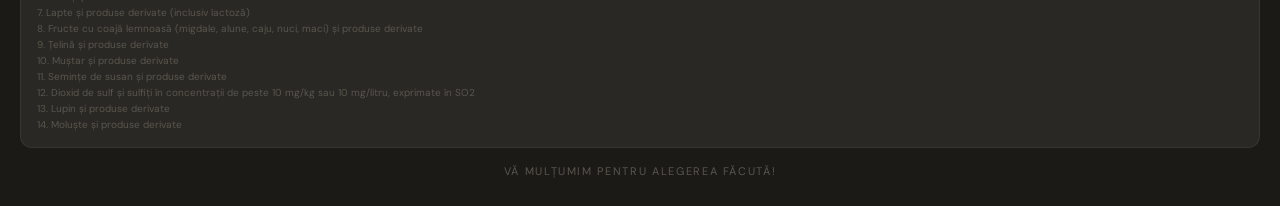
==== commit ca4355b5: "Update index.html" ====
--- a/index.html
+++ b/index.html
@@ -4,7 +4,6 @@
 <meta charset="UTF-8">
 <meta name="viewport" content="width=device-width, initial-scale=1.0">
 <title>La Crater — Bar & Bistro</title>
-  <link rel="icon" type="image/x-icon" href="favicon.ico.png">
 <link href="https://fonts.googleapis.com/css2?family=Playfair+Display:ital,wght@0,700;0,900;1,700&family=DM+Sans:wght@300;400;500;600&display=swap" rel="stylesheet">
 <style>
   :root {
@@ -216,7 +215,7 @@
     flex-shrink: 0;
   }
 
-  section { scroll-margin-top: 130px; margin-bottom: 40px; }
+  section { scroll-margin-top: 0px; margin-bottom: 40px; }
 
   /* ─── GRILL PLATTERS ─── */
   .platter-grid { display: grid; gap: 12px; }
@@ -692,9 +691,45 @@
     border-radius: 50px;
     margin-bottom: 16px;
   }
+
+  /* ─── LANGUAGE SWITCHER ─── */
+  .lang-switcher {
+    display: flex;
+    align-items: center;
+    justify-content: center;
+    gap: 6px;
+    margin-top: 10px;
+  }
+  .lang-btn {
+    background: transparent;
+    border: 1px solid var(--border-warm);
+    color: var(--text-muted);
+    font-family: 'DM Sans', sans-serif;
+    font-size: 10px;
+    font-weight: 700;
+    letter-spacing: 0.12em;
+    text-transform: uppercase;
+    padding: 4px 12px;
+    border-radius: 50px;
+    cursor: pointer;
+    transition: all 0.2s;
+    line-height: 1.4;
+  }
+  .lang-btn:hover { border-color: var(--gold); color: var(--gold); }
+  .lang-btn.active {
+    background: var(--gold);
+    border-color: var(--gold);
+    color: var(--coal);
+  }
+  .lang-sep {
+    width: 1px;
+    height: 12px;
+    background: var(--border-warm);
+  }
 </style>
 </head>
 <body>
+
 <!-- ═══ MOUNTAIN BACKGROUND ═══ -->
 <svg class="mountain-bg" viewBox="0 0 1000 700" preserveAspectRatio="xMidYMax meet" xmlns="http://www.w3.org/2000/svg">
   <defs>
@@ -725,13 +760,13 @@
       <feGaussianBlur stdDeviation="1.5"/>
     </filter>
   </defs>
- 
+
   <g clip-path="url(#mtn-clip)">
- 
+
     <!-- LAYER 6 — sky glow behind peaks, atmospheric depth -->
     <ellipse cx="440" cy="390" rx="280" ry="90" fill="#1E1C17" filter="url(#blur-back)"/>
     <ellipse cx="440" cy="390" rx="180" ry="55" fill="#26221C" filter="url(#blur-back)"/>
- 
+
     <!-- LAYER 5 — farthest range, barely lighter than sky -->
     <path fill="#121110" d="
       M0,700 L0,468
@@ -755,7 +790,7 @@
       C578,325 608,342 645,356 C680,368 712,374 748,366
       C782,358 810,340 845,326 C878,313 912,306 950,306
     "/>
- 
+
     <!-- LAYER 4 — distant ridgeline, more visible -->
     <path fill="#191714" d="
       M0,700 L0,508
@@ -774,7 +809,7 @@
       C890,410 914,414 944,408
       L1000,400 L1000,700 Z
     "/>
- 
+
     <!-- LAYER 3 — mid mountains, more contrast -->
     <path fill="url(#rock-mid)" d="
       M0,700 L0,548
@@ -803,7 +838,7 @@
       C560,459 588,458 620,446 C650,435 676,418 710,410
       C742,402 770,404 803,416 C835,428 864,446 900,452
     "/>
- 
+
     <!-- LAYER 2 — main mountain body -->
     <path fill="url(#rock-mid)" d="
       M0,700 L0,596
@@ -832,7 +867,7 @@
       C915,418 929,418 947,422
       L1000,428 L1000,700 Z
     "/>
- 
+
     <!-- MAIN PEAK — dramatic V-crater summit -->
     <path fill="url(#rock-peak)" d="
       M170,700 L170,640
@@ -858,7 +893,7 @@
       C625,618 642,630 660,640
       L660,700 Z
     "/>
- 
+
     <!-- Left rock spur — big secondary mass left of peak -->
     <path fill="#161310" d="
       M0,700 L0,650
@@ -881,7 +916,7 @@
       C460,541 468,548 477,556
       L477,700 Z
     "/>
- 
+
     <!-- Right rock spur -->
     <path fill="#161310" d="
       M523,700 L523,556
@@ -904,7 +939,7 @@
       C966,635 984,643 1000,650
       L1000,700 Z
     "/>
- 
+
     <!-- Left foreground rock — darkest, closest -->
     <path fill="url(#rock-fore)" d="
       M0,700 L0,676
@@ -923,7 +958,7 @@
       C338,598 348,594 360,593
       L360,700 Z
     "/>
- 
+
     <!-- Right foreground rock -->
     <path fill="url(#rock-fore)" d="
       M640,700 L640,593
@@ -942,7 +977,7 @@
       C972,663 987,670 1000,676
       L1000,700 Z
     "/>
- 
+
     <!-- Tiny rock teeth on peak flanks — crenellation detail -->
     <path fill="#0E0C0A" d="
       M309,527 C302,520 296,514 290,510 C284,506 278,504 273,505
@@ -955,7 +990,7 @@
       C566,509 562,506 557,505 C552,504 546,506 540,510
       C534,514 528,520 521,527 Z
     "/>
- 
+
     <!-- RIDGE HIGHLIGHT — the golden lit crest (user's version, enhanced) -->
     <path fill="none" stroke="rgba(211,195,130,0.85)" stroke-width="1.6"
           stroke-linecap="round" stroke-linejoin="round" d="
@@ -996,7 +1031,7 @@
       C497,505 508,518 521,531
       C534,544 548,558 564,572
     "/>
- 
+
     <!-- Left flank secondary lit ridge -->
     <path fill="none" stroke="rgba(200,169,110,0.22)" stroke-width="0.9"
           stroke-linecap="round" d="
@@ -1011,7 +1046,7 @@
       C807,518 815,524 825,531
       C836,539 847,548 860,558
     "/>
- 
+
     <!-- Rock texture lines — fine hatching on the main peak faces -->
     <g stroke="rgba(255,255,255,0.04)" stroke-width="0.5" fill="none">
       <path d="M390,430 C385,445 381,460 378,476 C375,491 374,506 376,520"/>
@@ -1021,12 +1056,13 @@
       <path d="M440,418 C443,433 447,448 452,463 C457,477 463,490 470,501"/>
       <path d="M452,428 C456,443 461,458 467,472 C473,486 480,498 488,508"/>
     </g>
- 
+
     <!-- SKY FADE -->
     <rect x="0" y="0" width="1000" height="700" fill="url(#sky-fade)"/>
- 
+
   </g>
 </svg>
+
 <div class="wait-banner">⏳ Timp de așteptare: 15 – 50 min &nbsp;·&nbsp; Preparate proaspete la comandă</div>
 
 <header>
@@ -1038,6 +1074,13 @@
     </div>
     <br>
     <a href="tel:0772239588" class="phone-btn">📞 Rezervări: 0772 239 588</a>
+    <div class="lang-switcher">
+      <button class="lang-btn active" onclick="setLang('ro')" id="btn-ro">RO</button>
+      <div class="lang-sep"></div>
+      <button class="lang-btn" onclick="setLang('en')" id="btn-en">EN</button>
+      <div class="lang-sep"></div>
+      <button class="lang-btn" onclick="setLang('hu')" id="btn-hu">HU</button>
+    </div>
   </div>
   <nav class="nav-scroll">
     <a href="#grill"        class="nav-pill active">🔥 Grill</a>
@@ -1067,21 +1110,21 @@
       <div class="platter-card">
         <div>
           <div class="platter-name">Family Grill</div>
-          <div class="platter-desc">ceafă, piept de pui, aripi picante, caș pane, cartofi, sos</div>
+          <div class="platter-desc">ceafă, piept, aripi picante, caș pane, cartofi, sos</div>
         </div>
         <div class="platter-price">112 lei</div>
       </div>
       <div class="platter-card featured">
         <div>
           <div class="platter-name">La Crater's Grill</div>
-          <div class="platter-desc">ceafă, cotlet, piept de pui, aripi, caș pane, mici (4), cartofi, sos</div>
+          <div class="platter-desc">ceafă, cotlet, piept, aripi, caș pane, mici (4), cartofi, sos</div>
         </div>
         <div class="platter-price">175 lei</div>
       </div>
       <div class="platter-card">
         <div>
           <div class="platter-name">Mix Grill</div>
-          <div class="platter-desc">ceafă, piept de pui, mici (2), cârnaț, cartofi, sos</div>
+          <div class="platter-desc">ceafă, piept, mici (2), cârnaț, cartofi, sos</div>
         </div>
         <div class="platter-price">112 lei</div>
       </div>
@@ -1093,7 +1136,7 @@
         <div class="menu-item"><div><div class="menu-item-name">Ceafă porc</div></div><div class="menu-item-price">32 lei</div></div>
         <div class="menu-item"><div><div class="menu-item-name">Cotlet porc</div></div><div class="menu-item-price">32 lei</div></div>
         <div class="menu-item"><div><div class="menu-item-name">Piept de pui</div></div><div class="menu-item-price">32 lei</div></div>
-        <div class="menu-item"><div><div class="menu-item-name">Mititei (4 mici + cartofi pai + muștar + pâine)</div></div><div class="menu-item-price">35 lei</div></div>
+        <div class="menu-item"><div><div class="menu-item-name">Mititei (4 mici + pai + muștar + pâine)</div></div><div class="menu-item-price">35 lei</div></div>
         <div class="menu-item"><div><div class="menu-item-name">Pulpă dezosată</div></div><div class="menu-item-price">30 lei</div></div>
       </div>
     </div>
@@ -1110,7 +1153,7 @@
         <div class="chef-item">
           <div>
             <div class="chef-item-name">Ceafă Țigănească</div>
-            <div class="chef-item-desc">ceafă de porc, condimente, ou, slănină, ceapă, ardei, sos tomate, usturoi</div>
+            <div class="chef-item-desc">ceafă, condimente, ou, slănină, ceapă, ardei, sos tomate, usturoi</div>
           </div>
           <div class="chef-item-price">44 lei</div>
         </div>
@@ -1123,28 +1166,28 @@
         <div class="chef-item">
           <div>
             <div class="chef-item-name">Șnițel La Crater</div>
-            <div class="chef-item-desc">șnițel de pui, ceapă, ardei, sos, roșii, bacon, cheddar, parmezan, cartofi aurii</div>
+            <div class="chef-item-desc">șnițel pui, ceapă, ardei, sos, roșii, bacon, cheddar, parmezan, cartofi aurii</div>
           </div>
           <div class="chef-item-price">58 lei</div>
         </div>
         <div class="chef-item">
           <div>
             <div class="chef-item-name">Ciolan cu fasole și ceapă</div>
-            <div class="chef-item-desc">ciolan de porc, fasole, ceapă, ardei, sos de roșii, condiment, ceapă murată</div>
+            <div class="chef-item-desc">ciolan, fasole, ceapă, ardei, sos roșii, condiment, ceapă murată</div>
           </div>
           <div class="chef-item-price">59 lei</div>
         </div>
         <div class="chef-item">
           <div>
             <div class="chef-item-name">Scăricică cu sos BBQ</div>
-            <div class="chef-item-desc">scăricică de porc, sos barbeque, condimente</div>
+            <div class="chef-item-desc">scăricică porc, bbq, condimente</div>
           </div>
           <div class="chef-item-price">50 lei</div>
         </div>
         <div class="chef-item">
           <div>
-            <div class="chef-item-name">Burger House La Crater</div>
-            <div class="chef-item-desc">pastilă vită/porc, chiflă burger, sos, roșii, ceapă, castraveți murați,salata iceberg, sos cheddar, cartofi pai</div>
+            <div class="chef-item-name">Burger House La Crater (350g)</div>
+            <div class="chef-item-desc">pastilă vită/porc, chiflă burger, sos, roșii, ceapă, castraveți murați, iceberg, sos cheddar, cartofi pai</div>
           </div>
           <div class="chef-item-price">47 lei</div>
         </div>
@@ -1177,14 +1220,14 @@
       <div class="menu-item">
         <div>
           <div class="menu-item-name">Escalop</div>
-          <div class="menu-item-desc">piept de pui, condimente, usturoi, ciuperci, smântână de gătit</div>
+          <div class="menu-item-desc">piept, condimente, usturoi, ciuperci, smântână gătit</div>
         </div>
         <div class="menu-item-price">42 lei</div>
       </div>
       <div class="menu-item">
         <div>
           <div class="menu-item-name">Aripi picante</div>
-          <div class="menu-item-desc">aripioare, chilli, condimente, bbq</div>
+          <div class="menu-item-desc">aripioare, chili, condimente, bbq</div>
         </div>
         <div class="menu-item-price">29 lei</div>
       </div>
@@ -1201,82 +1244,82 @@
     <div class="pizza-grid">
       <div class="pizza-card">
         <div class="pizza-card-name">Margherita</div>
-        <div class="pizza-card-desc">blat pizza,sos pomodoro, mozzarella</div>
+        <div class="pizza-card-desc">sos pomodoro, mozzarella</div>
         <div class="pizza-card-price">30 lei</div>
-      </div>
-       <div class="pizza-card">
-        <div class="pizza-card-name">Crudo</div>
-        <div class="pizza-card-desc">blat pizza,sos pomodoro,prosciutto crudo, rucola, mozzarella, otet balsamic</div>
-        <div class="pizza-card-price">37 lei</div>
       </div>
       <div class="pizza-card">
         <div class="pizza-card-name">Prosciutto Cotto</div>
-        <div class="pizza-card-desc">blat pizza,sos pomodoro, șuncă, mozzarella</div>
+        <div class="pizza-card-desc">sos pomodoro, șuncă, mozzarella</div>
         <div class="pizza-card-price">36 lei</div>
       </div>
       <div class="pizza-card">
-        <div class="pizza-card-name">Prosciutto Cotto &amp; Funghi</div>
-        <div class="pizza-card-desc">blat pizza,sos pomodoro, șuncă, ciuperci, mozzarella</div>
+        <div class="pizza-card-name">Pr. Cotto &amp; Funghi</div>
+        <div class="pizza-card-desc">sos pomodoro, șuncă, ciuperci, mozzarella</div>
         <div class="pizza-card-price">37 lei</div>
       </div>
       <div class="pizza-card">
         <div class="pizza-card-name">Salami</div>
-        <div class="pizza-card-desc">blat pizza,sos pomodoro, salam, mozzarella</div>
+        <div class="pizza-card-desc">sos pomodoro, salam, mozzarella</div>
         <div class="pizza-card-price">35 lei</div>
       </div>
       <div class="pizza-card">
         <div class="pizza-card-name">Kinder</div>
-        <div class="pizza-card-desc">blat pizza.sos pomodoro, șuncă, porumb, mozzarella</div>
+        <div class="pizza-card-desc">sos pomodoro, șuncă, porumb, mozzarella</div>
         <div class="pizza-card-price">35 lei</div>
       </div>
       <div class="pizza-card">
         <div class="pizza-card-name">Quatro Stagioni</div>
-        <div class="pizza-card-desc">blat pizza,sos pomodoro, șuncă, ciuperci, porumb, măsline, mozzarella</div>
+        <div class="pizza-card-desc">sos pomodoro, șuncă, ciuperci, porumb, măsline, mozzarella</div>
         <div class="pizza-card-price">40 lei</div>
       </div>
       <div class="pizza-card">
         <div class="pizza-card-name">Diavola</div>
-        <div class="pizza-card-desc">blat pizza,sos pomodoro, salam picant, mozzarella</div>
+        <div class="pizza-card-desc">sos pomodoro, salam picant, mozzarella</div>
         <div class="pizza-card-price">35 lei</div>
       </div>
       <div class="pizza-card">
         <div class="pizza-card-name">Carbonara</div>
-        <div class="pizza-card-desc">blat pizza,sos pomodoro, bacon, mozzarella, gălbenuș de ou, parmezan, smântână de gatit</div>
+        <div class="pizza-card-desc">sos pomodoro, bacon, mozzarella, gălbenuș ou, parmezan, smântână</div>
+        <div class="pizza-card-price">37 lei</div>
+      </div>
+      <div class="pizza-card">
+        <div class="pizza-card-name">Crudo</div>
+        <div class="pizza-card-desc">sos pomodoro, prosciutto crudo, rucola, mozzarella, oțet balsamic</div>
         <div class="pizza-card-price">37 lei</div>
       </div>
       <div class="pizza-card">
         <div class="pizza-card-name">Mortadella e Burrata</div>
-        <div class="pizza-card-desc">blat pizza,sos pomodoro, mortadella, pesto, roșii cherry, burrata</div>
-        <div class="pizza-card-price">37 lei</div>
+        <div class="pizza-card-desc">sos pomodoro, mortadella, pesto, roșii cherry, burrata</div>
+        <div class="pizza-card-price">41 lei</div>
       </div>
       <div class="pizza-card">
         <div class="pizza-card-name">Diavola con Gorgonzola</div>
-        <div class="pizza-card-desc">blat pizza,sos pomodoro, salam picant, gorgonzola, mozzarella</div>
+        <div class="pizza-card-desc">sos pomodoro, salam picant, gorgonzola, mozzarella</div>
         <div class="pizza-card-price">39 lei</div>
       </div>
       <div class="pizza-card">
         <div class="pizza-card-name">Capriciosa</div>
-        <div class="pizza-card-desc">blat pizza,sos pomodoro, șuncă, cârnaț, ciuperci, măsline, anghinare, mozzarella</div>
-        <div class="pizza-card-price">35 lei</div>
+        <div class="pizza-card-desc">sos pomodoro, șuncă, cârnaț, ciuperci, măsline, anghinare, mozzarella</div>
+        <div class="pizza-card-price">41 lei</div>
       </div>
       <div class="pizza-card">
         <div class="pizza-card-name">Americana</div>
-        <div class="pizza-card-desc">blat pizza,sos pomodoro, șuncă, cârnaț, porumb, cartofi prăjiți, mozzarella</div>
+        <div class="pizza-card-desc">sos pomodoro, șuncă, cârnaț, porumb, cartofi prăjiți, mozzarella</div>
         <div class="pizza-card-price">41 lei</div>
       </div>
       <div class="pizza-card">
         <div class="pizza-card-name">Rustica</div>
-        <div class="pizza-card-desc">blat pizza,sos pomodoro, bacon, cârnaț, ceapă roșie, gogosari, telemea, mozzarella</div>
+        <div class="pizza-card-desc">sos pomodoro, bacon, cârnaț, ceapă roșie, gogonele, telemea, mozzarella</div>
         <div class="pizza-card-price">41 lei</div>
       </div>
       <div class="pizza-card">
         <div class="pizza-card-name">Quatro Formagi</div>
-        <div class="pizza-card-desc">blat pizza,sos pomodoro, gorgonzola, cașcaval afumat, parmezan, mozzarella</div>
+        <div class="pizza-card-desc">sos pomodoro, gorgonzola, cașcaval afumat, parmezan, mozzarella</div>
         <div class="pizza-card-price">41 lei</div>
       </div>
       <div class="pizza-card special">
         <div class="pizza-card-name">⭐ La Crater (Specială)</div>
-        <div class="pizza-card-desc">blat pizza,sos pomodoro, șuncă, bacon, salam, ciuperci, măsline, porumb, gogosari, ou, cremă de brânză, mozzarella</div>
+        <div class="pizza-card-desc">sos pomodoro, șuncă, bacon, salam, ciuperci, măsline, porumb, gogonele, ou, cremă de brânză, mozzarella</div>
         <div class="pizza-card-price">48 lei</div>
       </div>
     </div>
@@ -1353,7 +1396,7 @@
       <div class="menu-item">
         <div>
           <div class="menu-item-name">Ciorbă de burtă 400 gr</div>
-          <div class="menu-item-desc">burtă de vită, morcov, piper boabe, usturoi, smântână</div>
+          <div class="menu-item-desc">burtă vită, morcov, piper boabe, usturoi, smântână</div>
         </div>
         <div class="menu-item-price">27 lei</div>
       </div>
@@ -1414,14 +1457,14 @@
       <div class="salata-card">
         <div>
           <div class="menu-item-name">Bon Ton 350 gr</div>
-          <div class="menu-item-desc">mix salată, ton, măsline, porumb, roșii, ceapă, brânză feta</div>
+          <div class="menu-item-desc">mix salată, roșii, castraveți, ceapă, brânză feta, sos rémoulade</div>
         </div>
         <div class="menu-item-price">34 lei</div>
       </div>
       <div class="salata-card">
         <div>
           <div class="menu-item-name">Primavera 350 gr</div>
-          <div class="menu-item-desc">mix salată, roșii, castraveți, ceapă, brânză feta, sos rémoulade</div>
+          <div class="menu-item-desc">mix salată, ton, măsline, porumb, roșii, ceapă, brânză feta</div>
         </div>
         <div class="menu-item-price">34 lei</div>
       </div>
@@ -1432,8 +1475,8 @@
         <div class="side-item"><div class="side-item-name">Salată de varză</div><div class="side-item-price">8 lei</div></div>
         <div class="side-item"><div class="side-item-name">Salată de roșii</div><div class="side-item-price">8 lei</div></div>
         <div class="side-item"><div class="side-item-name">Salată de castraveți</div><div class="side-item-price">8 lei</div></div>
-        <div class="side-item"><div class="side-item-name">Salată asortată / cruditați</div><div class="side-item-price">8 lei</div></div>
-        <div class="side-item"><div class="side-item-name">Salată de ceapă roșie</div><div class="side-item-price">8 lei</div></div>
+        <div class="side-item"><div class="side-item-name">Salată asortată</div><div class="side-item-price">8 lei</div></div>
+        <div class="side-item"><div class="side-item-name">Salată ceapă roșie</div><div class="side-item-price">8 lei</div></div>
         <div class="side-item"><div class="side-item-name">Salată de murături</div><div class="side-item-price">8 lei</div></div>
       </div>
     </div>
@@ -1478,8 +1521,8 @@
     <div class="sides-grid">
       <div class="side-item"><div class="side-item-name">Cartofi prăjiți 200 gr</div><div class="side-item-price">12 lei</div></div>
       <div class="side-item"><div class="side-item-name">Cartofi aurii 200 gr</div><div class="side-item-price">12 lei</div></div>
-      <div class="side-item"><div class="side-item-name">Cartofi cu rozmarin &amp; usturoi</div><div class="side-item-price">15 lei</div></div>
-      <div class="side-item"><div class="side-item-name">Cartofi wedges 200 gr</div><div class="side-item-price">12 lei</div></div>
+      <div class="side-item"><div class="side-item-name">Cartofi rozmarin &amp; usturoi</div><div class="side-item-price">15 lei</div></div>
+      <div class="side-item"><div class="side-item-name">Cartofi weedges 200 gr</div><div class="side-item-price">12 lei</div></div>
       <div class="side-item"><div class="side-item-name">Cartofi piure 200 gr</div><div class="side-item-price">12 lei</div></div>
       <div class="side-item"><div class="side-item-name">Ciuperci sote 200 gr</div><div class="side-item-price">15 lei</div></div>
     </div>
@@ -1505,7 +1548,7 @@
       </div>
       <div class="desert-card">
         <div class="desert-icon">🥞</div>
-        <div class="desert-name">Clătite cu Nutella</div>
+        <div class="desert-name">Clătite cu Nutela</div>
         <div class="desert-price">21 lei</div>
       </div>
       <div class="desert-card">
@@ -1706,14 +1749,14 @@
   <div class="allergen-box">
     <div class="allergen-title">Lista Alergeni — Regulament UE 1169/2011</div>
     <div class="allergen-text">
-      1. Cereale care conțin gluten (grâu, secară, orz, ovăz, grâu spelt, grâu mare) și produse derivate<br>
+      1. Cereale care conțin gluten (grâu, secară, orz, ovăz, grâu spelt, grâu khorasan) și produse derivate<br>
       2. Crustacee și produse derivate<br>
       3. Ouă și produse derivate<br>
       4. Pește și produse derivate<br>
       5. Arahide și produse derivate<br>
       6. Soia și produse derivate<br>
       7. Lapte și produse derivate (inclusiv lactoză)<br>
-      8. Fructe cu coajă  (migdale, alune de pădure,fistic, nuci macadamia, nuci) și produse derivate<br>
+      8. Fructe cu coajă lemnoasă (migdale, alune, caju, nuci, maci) și produse derivate<br>
       9. Țelină și produse derivate<br>
       10. Muștar și produse derivate<br>
       11. Semințe de susan și produse derivate<br>
@@ -1727,54 +1770,874 @@
 </footer>
 
 <script>
-  const header = document.querySelector('header');
-  const banner = document.querySelector('.wait-banner');
-  const navPills = document.querySelectorAll('.nav-pill');
   const sections = document.querySelectorAll('section[id]');
-
-  // Funcție pentru calculul spațiului ocupat de header + banner
-  const getOffset = () => (banner?.offsetHeight || 0) + (header?.offsetHeight || 0) + 8;
-
-  // 1. Click Interceptat - Scroll precis
-  navPills.forEach(pill => {
-    pill.addEventListener('click', (e) => {
-      const targetId = pill.getAttribute('href');
-      if (!targetId.startsWith('#')) return;
-      
+  const pills    = document.querySelectorAll('.nav-pill');
+  const header   = document.querySelector('header');
+  const banner   = document.querySelector('.wait-banner');
+
+  // Calculate real header height and apply to all sections dynamically
+  function getOffset() {
+    return (banner ? banner.offsetHeight : 0) + (header ? header.offsetHeight : 0) + 8;
+  }
+
+  function applyScrollMargin() {
+    const offset = getOffset();
+    sections.forEach(s => s.style.scrollMarginTop = offset + 'px');
+  }
+
+  applyScrollMargin();
+  window.addEventListener('resize', applyScrollMargin);
+
+  // Intercept nav pill clicks — scroll manually with exact offset
+  pills.forEach(pill => {
+    pill.addEventListener('click', function(e) {
       e.preventDefault();
-      const targetSection = document.querySelector(targetId);
-
-      if (targetSection) {
-        const targetPosition = targetSection.getBoundingClientRect().top + window.scrollY - getOffset();
-        window.scrollTo({ top: targetPosition, behavior: 'smooth' });
-      }
+      const targetId = this.getAttribute('href').slice(1);
+      const target   = document.getElementById(targetId);
+      if (!target) return;
+
+      const offset    = getOffset();
+      const targetTop = target.getBoundingClientRect().top + window.scrollY - offset;
+
+      window.scrollTo({ top: targetTop, behavior: 'smooth' });
+
+      // Update active pill immediately
+      pills.forEach(p => p.classList.remove('active'));
+      this.classList.add('active');
+      this.scrollIntoView({ inline: 'center', behavior: 'smooth', block: 'nearest' });
     });
   });
 
-  // 2. IntersectionObserver - Detectare secțiune activă
-  // Folosim un rootMargin dinamic bazat pe înălțimea header-ului
-  const observerOptions = {
-    root: null,
-    rootMargin: `-${getOffset() + 10}px 0px -75% 0px`, // +10px marjă de siguranță
-    threshold: 0
-  };
-
+  // Update active pill on scroll via IntersectionObserver
   const observer = new IntersectionObserver((entries) => {
-    entries.forEach(entry => {
-      if (entry.isIntersecting) {
-        navPills.forEach(p => p.classList.remove('active'));
-        const activePill = document.querySelector(`.nav-pill[href="#${entry.target.id}"]`);
-        
-        if (activePill) {
-          activePill.classList.add('active');
-          // Scroll orizontal automat pentru meniul de categorii
-          activePill.scrollIntoView({ behavior: 'smooth', inline: 'center', block: 'nearest' });
+    entries.forEach(e => {
+      if (e.isIntersecting) {
+        pills.forEach(p => p.classList.remove('active'));
+        const active = document.querySelector(`.nav-pill[href="#${e.target.id}"]`);
+        if (active) {
+          active.classList.add('active');
+          active.scrollIntoView({ inline: 'center', behavior: 'smooth', block: 'nearest' });
         }
       }
     });
-  }, observerOptions);
+  }, { rootMargin: '-10px 0px -85% 0px' });
 
   sections.forEach(s => observer.observe(s));
 </script>
+
+<script>
+// ════════════════════════════════════════════════════════
+//  SISTEM MULTILINGV — RO / EN / HU
+//  Nu modifica nimic altceva din cod, doar acest bloc
+// ════════════════════════════════════════════════════════
+
+const TRANSLATIONS = {
+  ro: {
+    // ── META UI ──
+    wait_banner: "⏳ Timp de așteptare: 15 – 50 min · Preparate proaspete la comandă",
+    logo_sub: "Bar & Bistro by Rezident's",
+    phone_btn: "📞 Rezervări: 0772 239 588",
+
+    // ── NAV ──
+    nav_grill: "🔥 Grill",
+    nav_specialitati: "👨‍🍳 Specialități",
+    nav_pui: "🍗 Pui",
+    nav_pizza: "🍕 Pizza",
+    nav_paste: "🍝 Paste",
+    nav_ciorbe: "🥣 Ciorbe",
+    nav_salate: "🥗 Salate",
+    nav_copii: "🧒 Copii",
+    nav_garnituri: "🥔 Garnituri",
+    nav_desert: "🍰 Desert",
+    nav_bauturi: "🍹 Băuturi",
+
+    // ── SECȚIUNI TITLURI ──
+    sec_grill: "Platouri Grill",
+    sec_specialitati_header: "Specialitatea Bucătarului",
+    sec_pui: "Preparate Pui",
+    sec_pizza: "Pizza",
+    sec_paste: "Paste",
+    sec_ciorbe: "Ciorbe",
+    sec_salate: "Salate Vară",
+    sec_copii: "Meniu Copii",
+    sec_garnituri: "Garnituri",
+    sec_desert: "Desert",
+    sec_bauturi: "Băuturi",
+    sec_extras: "Produse Extra",
+
+    // ── GRILL PLATOURI ──
+    family_grill_name: "Family Grill",
+    family_grill_desc: "ceafă, piept de pui, aripi picante, caș pane, cartofi, sos",
+    crater_grill_name: "La Crater's Grill",
+    crater_grill_desc: "ceafă, cotlet, piept de pui, aripi, caș pane, mici (4), cartofi, sos",
+    mix_grill_name: "Mix Grill",
+    mix_grill_desc: "ceafă, piept de pui, mici (2), cârnaț, cartofi, sos",
+    badge_grill: "Grill — bucăți",
+    g_ceafa: "Ceafă porc",
+    g_cotlet: "Cotlet porc",
+    g_piept: "Piept de pui",
+    g_mici: "Mititei (4 mici + cartofi pai + muștar + pâine)",
+    g_pulpa: "Pulpă dezosată",
+
+    // ── SPECIALITĂȚI ──
+    sp1_name: "Ceafă Țigănească",
+    sp1_desc: "ceafă de porc, condimente, ou, slănină, ceapă, ardei, sos tomate, usturoi",
+    sp2_name: "Ceafă cu usturoi și vin alb",
+    sp2_desc: "",
+    sp3_name: "Șnițel La Crater",
+    sp3_desc: "șnițel de pui, ceapă, ardei, sos, roșii, bacon, cheddar, parmezan, cartofi aurii",
+    sp4_name: "Ciolan cu fasole și ceapă",
+    sp4_desc: "ciolan de porc, fasole, ceapă, ardei, sos de roșii, condiment, ceapă murată",
+    sp5_name: "Scăricică cu sos BBQ",
+    sp5_desc: "scăricică de porc, sos barbeque, condimente",
+    sp6_name: "Burger House La Crater",
+    sp6_desc: "pastilă vită/porc, chiflă burger, sos, roșii, ceapă, castraveți murați, salată iceberg, sos cheddar, cartofi pai",
+
+    // ── PUI ──
+    p1_name: "Șnițel pui",
+    p1_desc: "piept de pui, condiment, făină, ou, pesmet",
+    p2_name: "Crispy Piept",
+    p2_desc: "piept de pui, condiment, făină, ou, fulgi",
+    p3_name: "Escalop",
+    p3_desc: "piept de pui, condimente, usturoi, ciuperci, smântână de gătit",
+    p4_name: "Aripi picante",
+    p4_desc: "aripioare, chilli, condimente, bbq",
+
+    // ── CIORBE ──
+    c1_name: "Ciorbă de burtă 400 gr",
+    c1_desc: "burtă de vită, morcov, piper boabe, usturoi, smântână",
+    c2_name: "Ciorbă rădăuțeană de pui 400 gr",
+    c2_desc: "piept de pui, morcov, piper boabe, usturoi, smântână",
+    badge_extra_ciorba: "Extra la ciorbă",
+    extra_ardei: "Ardei iute",
+    extra_smantana: "Smântână",
+    extra_paine: "Pâine",
+
+    // ── SALATE ──
+    s1_name: "La Crater 350 gr",
+    s1_desc: "mix salată, piept de pui, ou fiert, feta, roșii, măsline, castraveți, morcov, dressing, pâine prăjită",
+    s2_name: "Prosciutto Crudo 350 gr",
+    s2_desc: "mix salată, prosciutto crudo, cremă de brânză, roșii, măsline, morcov, parmezan, sos, pâine prăjită",
+    s3_name: "Cezar 350 gr",
+    s3_desc: "mix salată, piept de pui, bacon, ou, parmezan, sos cezar, roșii cherry, pâine prăjită",
+    s4_name: "Grecească 350 gr",
+    s4_desc: "mix salată, roșii, castraveți, ceapă, ardei, măsline, brânză feta, sos grecesc",
+    s5_name: "Bon Ton 350 gr",
+    s5_desc: "mix salată, ton, măsline, porumb, roșii, ceapă, brânză feta",
+    s6_name: "Primavera 350 gr",
+    s6_desc: "mix salată, roșii, castraveți, ceapă, brânză feta, sos rémoulade",
+    badge_salate_simple: "Salate simple",
+    sal_varza: "Salată de varză",
+    sal_rosii: "Salată de roșii",
+    sal_castraveti: "Salată de castraveți",
+    sal_asortata: "Salată asortată / crudități",
+    sal_ceapa: "Salată de ceapă roșie",
+    sal_muratura: "Salată de murături",
+
+    // ── COPII ──
+    copii_tom_desc: "cașcaval pane, cartofi pai, sos",
+    copii_lion_desc: "crispy pui, cartofi pai, sos",
+    copii_cow_desc: "mini burger, cartofi pai, sos",
+
+    // ── GARNITURI ──
+    gar1: "Cartofi prăjiți 200 gr",
+    gar2: "Cartofi aurii 200 gr",
+    gar3: "Cartofi cu rozmarin & usturoi",
+    gar4: "Cartofi wedges 200 gr",
+    gar5: "Cartofi piure 200 gr",
+    gar6: "Ciuperci sote 200 gr",
+
+    // ── PASTE ──
+    pa1_name: "Carbonara 300 gr",
+    pa1_desc: "paste, bacon, smântână de gătit, parmezan, condimente",
+    pa2_name: "Pollo 300 gr",
+    pa2_desc: "paste, piept de pui, smântână de gătit, roșii, parmezan",
+    pa3_name: "Prosciutto 300 gr",
+    pa3_desc: "paste, șuncă, smântână de gătit, parmezan",
+    pa4_name: "Prosciutto e Funghi 300 gr",
+    pa4_desc: "paste, șuncă, smântână de gătit, ciuperci, parmezan",
+    pa5_name: "Quatro Formagi 300 gr",
+    pa5_desc: "paste, smântână de gătit, 4 feluri de brânză",
+    pa6_name: "Arrabiata 300 gr",
+    pa6_desc: "paste, ulei de măsline, ardei iute, usturoi, pastă de roșii",
+    pa7_name: "Tagliatele cu creveți",
+    pa7_desc: "creveți, ceapă, ardei, vin alb, usturoi, sos, roșii, lămâie",
+
+    // ── DESERT ──
+    d1: "Papanași",
+    d2: "Lava Cake",
+    d3: "Clătite cu Nutella",
+    d4: "Clătite cu Gem",
+    d5: "Cheese Cake",
+
+    // ── BĂUTURI subtitluri ──
+    b_racoritoare: "🥤 Răcoritoare",
+    b_cafea: "☕ Cafea",
+    b_bere: "🍺 Bere",
+    b_alcool: "🥃 Băuturi alcoolice",
+    b_cocktail: "🍹 Cocktail Bar",
+    b_vinuri: "🍷 Vinuri",
+
+    // ── RĂCORITOARE ──
+    r1: "Coca Cola 500 ml", r2: "Coca Cola / Fanta / Sprite 250 ml",
+    r3: "Fuze Tea diverse arome 250 ml", r4: "Cappy diverse arome 250 ml",
+    r5: "Schweppes diverse arome 250 ml", r6: "Energizant Red Bull 250 ml",
+    r7: "Limonadă 500 ml", r8: "Limonadă frozen diverse arome 500 ml",
+    r9: "Apă minerală / plată 330 ml", r10: "Apă minerală / plată 750 ml",
+
+    // ── CAFEA ──
+    ca1:"Espresso 40 ml", ca2:"Ristretto 20 ml", ca3:"Latte Macchiato 160 ml",
+    ca4:"Espresso Macchiato 50 ml", ca5:"Cappuccino 160 ml",
+    ca6:"Hot Chocolate 160 ml", ca7:"Frappé 160 ml",
+
+    // ── BERE ──
+    be1:"Heineken ST 330 ml", be2:"Ciuc Premium 330 ml", be3:"Ursus 300 ml",
+    be4:"Birra Moretti 330 ml", be5:"Corona Extra 375 ml", be6:"Ciuc Radler 330 ml",
+    be7:"Heineken F/A 330 ml", be8:"Bere draft / Halbă 400 ml",
+
+    // ── ALCOOL ──
+    al1:"Chivas Regal 50 ml", al2:"Jack Daniel's 50 ml", al3:"J&B 50 ml",
+    al4:"Ballantine's 50 ml", al5:"Absolut Vodka 50 ml",
+    al6:"Alexandrion Cognac 50 ml", al7:"Vinars Jidvei 50 ml",
+    al8:"Sheridans 50 ml", al9:"Aperol 50 ml", al10:"Tequila 50 ml",
+
+    // ── COCKTAIL DESC ──
+    ck1_desc:"vodcă, lichior, suc portocale, suc ananas, sirop portocală — 330 ml",
+    ck2_desc:"rom alb, suc lămâie, mentă, lime — 330 ml",
+    ck3_desc:"rom alb, cola, lime — 330 ml",
+    ck4_desc:"aperol, spumant, apă minerală, portocală — 330 ml",
+    ck5_desc:"spumant, sirop soc, lime, apă minerală, mentă — 330 ml",
+    ck6_desc:"gin, suc tonic, lime — 330 ml",
+    ck7_desc:"suc mere, suc lămâie, blue curaçao, lime, mentă — 330 ml",
+    ck8_desc:"piure cocos, suc ananas, ananas — 330 ml",
+    ck9_desc:"suc lămâie, lime, mentă — 330 ml",
+    non_alc: "Non-alcoolic",
+
+    // ── WINE WINERY ──
+    w_purcari: "Crama Purcari", w_jidvei: "Crama Jidvei", w_recas: "Crama Recaș",
+    w1:"Nocturne Rară Neagră 0,75 sec", w2:"Nocturne Roze de Purcari 0,75 sec",
+    w3:"Nocturne Sauvignon Blanc 0,75 sec",
+    w4:"Iluziv Roze 0,75", w5:"Iluziv Sauvignon Blanc 0,75",
+    w6:"Grigorescu Pinot Noir DS", w7:"Grigorescu Roze DS", w8:"Grigorescu Dry Muscat DS",
+    w9:"Selene Cabernet Sauvignon 0,75 sec", w10:"Sole Roze 0,75",
+    w11:"Sole Chardonnay Barrique 0,75", w12:"Implicit Fetească Neagră 0,75",
+    w13:"Implicit Roze 0,75", w14:"Implicit Sauvignon Blanc 0,75",
+
+    // ── EXTRA PRODUSE ──
+    ex1:"Salam dulce", ex2:"Salam picant", ex3:"Șuncă", ex4:"Bacon",
+    ex5:"Prosciutto Crudo", ex6:"Porumb", ex7:"Ciuperci", ex8:"Cașcaval",
+    ex9:"Feta", ex10:"Cremă de brânză", ex11:"Mozzarella", ex12:"Ou",
+    ex13:"Ambalaj pizza", ex14:"Ambalaj fel principal / supă",
+    ex_qty12:"1 buc",
+
+    // ── FOOTER ──
+    footer_sub: "Bar & Bistro by Rezident's",
+    allergen_title: "Lista Alergeni — Regulament UE 1169/2011",
+    allergen_text: `1. Cereale care conțin gluten (grâu, secară, orz, ovăz, grâu spelt, grâu mare) și produse derivate<br>
+      2. Crustacee și produse derivate<br>
+      3. Ouă și produse derivate<br>
+      4. Pește și produse derivate<br>
+      5. Arahide și produse derivate<br>
+      6. Soia și produse derivate<br>
+      7. Lapte și produse derivate (inclusiv lactoză)<br>
+      8. Fructe cu coajă (migdale, alune de pădure, fistic, nuci macadamia, nuci) și produse derivate<br>
+      9. Țelină și produse derivate<br>
+      10. Muștar și produse derivate<br>
+      11. Semințe de susan și produse derivate<br>
+      12. Dioxid de sulf și sulfiți în concentrații de peste 10 mg/kg sau 10 mg/litru, exprimate în SO2<br>
+      13. Lupin și produse derivate<br>
+      14. Moluște și produse derivate`,
+    footer_thanks: "Vă mulțumim pentru alegerea făcută!",
+  },
+
+  en: {
+    wait_banner: "⏳ Waiting time: 15 – 50 min · Fresh dishes made to order",
+    logo_sub: "Bar & Bistro by Rezident's",
+    phone_btn: "📞 Reservations: 0772 239 588",
+
+    nav_grill: "🔥 Grill", nav_specialitati: "👨‍🍳 Chef's Specials",
+    nav_pui: "🍗 Chicken", nav_pizza: "🍕 Pizza", nav_paste: "🍝 Pasta",
+    nav_ciorbe: "🥣 Soups", nav_salate: "🥗 Salads", nav_copii: "🧒 Kids",
+    nav_garnituri: "🥔 Sides", nav_desert: "🍰 Dessert", nav_bauturi: "🍹 Drinks",
+
+    sec_grill: "Grill Platters",
+    sec_specialitati_header: "Chef's Specials",
+    sec_pui: "Chicken Dishes",
+    sec_pizza: "Pizza",
+    sec_paste: "Pasta",
+    sec_ciorbe: "Soups",
+    sec_salate: "Summer Salads",
+    sec_copii: "Kids' Menu",
+    sec_garnituri: "Side Dishes",
+    sec_desert: "Dessert",
+    sec_bauturi: "Drinks",
+    sec_extras: "Extra Toppings",
+
+    family_grill_name: "Family Grill",
+    family_grill_desc: "pork neck, chicken breast, spicy wings, fried cottage cheese, potatoes, sauce",
+    crater_grill_name: "La Crater's Grill",
+    crater_grill_desc: "pork neck, pork chop, chicken breast, wings, fried cottage cheese, grilled sausages (4), potatoes, sauce",
+    mix_grill_name: "Mix Grill",
+    mix_grill_desc: "pork neck, chicken breast, grilled sausages (2), smoked sausage, potatoes, sauce",
+    badge_grill: "Grill — individual cuts",
+    g_ceafa: "Pork Neck",
+    g_cotlet: "Pork Chop",
+    g_piept: "Chicken Breast",
+    g_mici: "Grilled Sausages (4 pcs + french fries + mustard + bread)",
+    g_pulpa: "Boneless Chicken Leg",
+
+    sp1_name: "Gypsy-Style Pork Neck",
+    sp1_desc: "pork neck, spices, egg, bacon, onion, pepper, tomato sauce, garlic",
+    sp2_name: "Pork Neck with Garlic and White Wine",
+    sp2_desc: "",
+    sp3_name: "La Crater Schnitzel",
+    sp3_desc: "chicken schnitzel, onion, pepper, sauce, tomatoes, bacon, cheddar, parmesan, golden potatoes",
+    sp4_name: "Ham Hock with Beans and Onion",
+    sp4_desc: "pork ham hock, white beans, onion, pepper, tomato sauce, seasoning, pickled onion",
+    sp5_name: "Pork Ribs with BBQ Sauce",
+    sp5_desc: "pork spare ribs, barbecue sauce, spices",
+    sp6_name: "La Crater Burger",
+    sp6_desc: "beef/pork patty, burger bun, sauce, tomatoes, onion, pickles, iceberg lettuce, cheddar sauce, french fries",
+
+    p1_name: "Chicken Schnitzel",
+    p1_desc: "chicken breast, seasoning, flour, egg, breadcrumbs",
+    p2_name: "Crispy Chicken Breast",
+    p2_desc: "chicken breast, seasoning, flour, egg, cornflakes",
+    p3_name: "Chicken Escalope",
+    p3_desc: "chicken breast, spices, garlic, mushrooms, cooking cream",
+    p4_name: "Spicy Wings",
+    p4_desc: "chicken wings, chilli, spices, bbq sauce",
+
+    c1_name: "Beef Tripe Soup 400 g",
+    c1_desc: "beef tripe, carrot, peppercorns, garlic, sour cream",
+    c2_name: "Rădăuți Chicken Soup 400 g",
+    c2_desc: "chicken breast, carrot, peppercorns, garlic, sour cream",
+    badge_extra_ciorba: "Soup extras",
+    extra_ardei: "Hot pepper",
+    extra_smantana: "Sour cream",
+    extra_paine: "Bread",
+
+    s1_name: "La Crater 350 g",
+    s1_desc: "mixed greens, chicken breast, hard-boiled egg, feta, tomatoes, olives, cucumber, carrot, dressing, croutons",
+    s2_name: "Prosciutto Crudo 350 g",
+    s2_desc: "mixed greens, prosciutto crudo, cream cheese, tomatoes, olives, carrot, parmesan, dressing, croutons",
+    s3_name: "Caesar 350 g",
+    s3_desc: "mixed greens, chicken breast, bacon, egg, parmesan, caesar dressing, cherry tomatoes, croutons",
+    s4_name: "Greek 350 g",
+    s4_desc: "mixed greens, tomatoes, cucumber, onion, pepper, olives, feta cheese, Greek dressing",
+    s5_name: "Bon Ton 350 g",
+    s5_desc: "mixed greens, tuna, olives, corn, tomatoes, onion, feta cheese",
+    s6_name: "Primavera 350 g",
+    s6_desc: "mixed greens, tomatoes, cucumber, onion, feta cheese, rémoulade sauce",
+    badge_salate_simple: "Simple salads",
+    sal_varza: "Cabbage salad",
+    sal_rosii: "Tomato salad",
+    sal_castraveti: "Cucumber salad",
+    sal_asortata: "Mixed / crudités salad",
+    sal_ceapa: "Red onion salad",
+    sal_muratura: "Pickled salad",
+
+    copii_tom_desc: "fried cheese, french fries, sauce",
+    copii_lion_desc: "crispy chicken, french fries, sauce",
+    copii_cow_desc: "mini burger, french fries, sauce",
+
+    gar1: "French fries 200 g", gar2: "Golden potatoes 200 g",
+    gar3: "Rosemary & garlic potatoes", gar4: "Potato wedges 200 g",
+    gar5: "Mashed potatoes 200 g", gar6: "Sautéed mushrooms 200 g",
+
+    pa1_name: "Carbonara 300 g",
+    pa1_desc: "pasta, bacon, cooking cream, parmesan, spices",
+    pa2_name: "Pollo 300 g",
+    pa2_desc: "pasta, chicken breast, cooking cream, tomatoes, parmesan",
+    pa3_name: "Prosciutto 300 g",
+    pa3_desc: "pasta, ham, cooking cream, parmesan",
+    pa4_name: "Prosciutto e Funghi 300 g",
+    pa4_desc: "pasta, ham, cooking cream, mushrooms, parmesan",
+    pa5_name: "Four Cheese 300 g",
+    pa5_desc: "pasta, cooking cream, 4 types of cheese",
+    pa6_name: "Arrabiata 300 g",
+    pa6_desc: "pasta, olive oil, chilli pepper, garlic, tomato paste",
+    pa7_name: "Tagliatelle with Shrimp",
+    pa7_desc: "shrimp, onion, pepper, white wine, garlic, sauce, tomatoes, lemon",
+
+    d1: "Papanași (Romanian fried doughnuts)", d2: "Lava Cake",
+    d3: "Crêpes with Nutella", d4: "Crêpes with Jam", d5: "Cheesecake",
+
+    b_racoritoare: "🥤 Soft Drinks", b_cafea: "☕ Coffee",
+    b_bere: "🍺 Beer", b_alcool: "🥃 Spirits",
+    b_cocktail: "🍹 Cocktail Bar", b_vinuri: "🍷 Wines",
+
+    r1:"Coca Cola 500 ml", r2:"Coca Cola / Fanta / Sprite 250 ml",
+    r3:"Fuze Tea assorted flavours 250 ml", r4:"Cappy assorted flavours 250 ml",
+    r5:"Schweppes assorted flavours 250 ml", r6:"Red Bull Energy Drink 250 ml",
+    r7:"Lemonade 500 ml", r8:"Frozen lemonade assorted flavours 500 ml",
+    r9:"Still / Sparkling water 330 ml", r10:"Still / Sparkling water 750 ml",
+
+    ca1:"Espresso 40 ml", ca2:"Ristretto 20 ml", ca3:"Latte Macchiato 160 ml",
+    ca4:"Espresso Macchiato 50 ml", ca5:"Cappuccino 160 ml",
+    ca6:"Hot Chocolate 160 ml", ca7:"Frappé 160 ml",
+
+    be1:"Heineken ST 330 ml", be2:"Ciuc Premium 330 ml", be3:"Ursus 300 ml",
+    be4:"Birra Moretti 330 ml", be5:"Corona Extra 375 ml", be6:"Ciuc Radler 330 ml",
+    be7:"Heineken Alcohol-Free 330 ml", be8:"Draft Beer / Half Pint 400 ml",
+
+    al1:"Chivas Regal 50 ml", al2:"Jack Daniel's 50 ml", al3:"J&B 50 ml",
+    al4:"Ballantine's 50 ml", al5:"Absolut Vodka 50 ml",
+    al6:"Alexandrion Cognac 50 ml", al7:"Jidvei Brandy 50 ml",
+    al8:"Sheridans 50 ml", al9:"Aperol 50 ml", al10:"Tequila 50 ml",
+
+    ck1_desc:"vodka, liqueur, orange juice, pineapple juice, orange syrup — 330 ml",
+    ck2_desc:"white rum, lemon juice, mint, lime — 330 ml",
+    ck3_desc:"white rum, cola, lime — 330 ml",
+    ck4_desc:"aperol, sparkling wine, sparkling water, orange — 330 ml",
+    ck5_desc:"sparkling wine, elderflower syrup, lime, sparkling water, mint — 330 ml",
+    ck6_desc:"gin, tonic water, lime — 330 ml",
+    ck7_desc:"apple juice, lemon juice, blue curaçao, lime, mint — 330 ml",
+    ck8_desc:"coconut purée, pineapple juice, pineapple — 330 ml",
+    ck9_desc:"lemon juice, lime, mint — 330 ml",
+    non_alc: "Non-alcoholic",
+
+    w_purcari:"Purcari Winery", w_jidvei:"Jidvei Winery", w_recas:"Recaș Winery",
+    w1:"Nocturne Rare Black 0,75 dry", w2:"Nocturne Rosé de Purcari 0,75 dry",
+    w3:"Nocturne Sauvignon Blanc 0,75 dry",
+    w4:"Iluziv Rosé 0,75", w5:"Iluziv Sauvignon Blanc 0,75",
+    w6:"Grigorescu Pinot Noir DS", w7:"Grigorescu Rosé DS", w8:"Grigorescu Dry Muscat DS",
+    w9:"Selene Cabernet Sauvignon 0,75 dry", w10:"Sole Rosé 0,75",
+    w11:"Sole Chardonnay Barrique 0,75", w12:"Implicit Fetească Neagră 0,75",
+    w13:"Implicit Rosé 0,75", w14:"Implicit Sauvignon Blanc 0,75",
+
+    ex1:"Sweet salami", ex2:"Spicy salami", ex3:"Ham", ex4:"Bacon",
+    ex5:"Prosciutto Crudo", ex6:"Corn", ex7:"Mushrooms", ex8:"Yellow cheese",
+    ex9:"Feta", ex10:"Cream cheese", ex11:"Mozzarella", ex12:"Egg",
+    ex13:"Pizza packaging", ex14:"Main course / soup packaging",
+    ex_qty12:"1 pc",
+
+    footer_sub: "Bar & Bistro by Rezident's",
+    allergen_title: "Allergen List — EU Regulation 1169/2011",
+    allergen_text: `1. Cereals containing gluten (wheat, rye, barley, oats, spelt, khorasan wheat) and products thereof<br>
+      2. Crustaceans and products thereof<br>
+      3. Eggs and products thereof<br>
+      4. Fish and products thereof<br>
+      5. Peanuts and products thereof<br>
+      6. Soybeans and products thereof<br>
+      7. Milk and products thereof (including lactose)<br>
+      8. Nuts (almonds, hazelnuts, pistachios, macadamia, walnuts) and products thereof<br>
+      9. Celery and products thereof<br>
+      10. Mustard and products thereof<br>
+      11. Sesame seeds and products thereof<br>
+      12. Sulphur dioxide and sulphites at concentrations of more than 10 mg/kg or 10 mg/l expressed as SO2<br>
+      13. Lupin and products thereof<br>
+      14. Molluscs and products thereof`,
+    footer_thanks: "Thank you for choosing us!",
+  },
+
+  hu: {
+    wait_banner: "⏳ Várakozási idő: 15 – 50 perc · Friss ételek rendelésre készítve",
+    logo_sub: "Bar & Bisztró by Rezident's",
+    phone_btn: "📞 Foglalás: 0772 239 588",
+
+    nav_grill: "🔥 Grill", nav_specialitati: "👨‍🍳 Séf ajánlata",
+    nav_pui: "🍗 Csirke", nav_pizza: "🍕 Pizza", nav_paste: "🍝 Tészta",
+    nav_ciorbe: "🥣 Levesek", nav_salate: "🥗 Saláták", nav_copii: "🧒 Gyerekek",
+    nav_garnituri: "🥔 Köretek", nav_desert: "🍰 Desszert", nav_bauturi: "🍹 Italok",
+
+    sec_grill: "Grill Tálak",
+    sec_specialitati_header: "A Séf Ajánlata",
+    sec_pui: "Csirkefogások",
+    sec_pizza: "Pizza",
+    sec_paste: "Tészta",
+    sec_ciorbe: "Levesek",
+    sec_salate: "Nyári Saláták",
+    sec_copii: "Gyerek Menü",
+    sec_garnituri: "Köretek",
+    sec_desert: "Desszert",
+    sec_bauturi: "Italok",
+    sec_extras: "Extra Feltétek",
+
+    family_grill_name: "Family Grill",
+    family_grill_desc: "sertéstarkó, csirkemell, csípős szárny, rántott sajt, burgonya, szósz",
+    crater_grill_name: "La Crater's Grill",
+    crater_grill_desc: "sertéstarkó, karaj, csirkemell, szárny, rántott sajt, grillkolbász (4 db), burgonya, szósz",
+    mix_grill_name: "Mix Grill",
+    mix_grill_desc: "sertéstarkó, csirkemell, grillkolbász (2 db), füstölt kolbász, burgonya, szósz",
+    badge_grill: "Grill — adagok",
+    g_ceafa: "Sertéstarkó",
+    g_cotlet: "Sertéskaraj",
+    g_piept: "Csirkemell",
+    g_mici: "Grillkolbász (4 db + sült krumpli + mustár + kenyér)",
+    g_pulpa: "Csontozott csirkecomb",
+
+    sp1_name: "Cigányos Sertéstarkó",
+    sp1_desc: "sertéstarkó, fűszerek, tojás, szalonna, hagyma, paprika, paradicsomos szósz, fokhagyma",
+    sp2_name: "Sertéstarkó fokhagymával és fehérborral",
+    sp2_desc: "",
+    sp3_name: "La Crater Rántott Szelet",
+    sp3_desc: "csirkeszelet, hagyma, paprika, szósz, paradicsom, bacon, cheddar, parmezán, aranybarna burgonya",
+    sp4_name: "Csülök babbal és hagymával",
+    sp4_desc: "sertéscsülök, fehér bab, hagyma, paprika, paradicsomos szósz, fűszerek, savanyított hagyma",
+    sp5_name: "Sertésborda BBQ szósszal",
+    sp5_desc: "sertésborda, barbecue szósz, fűszerek",
+    sp6_name: "La Crater Burger",
+    sp6_desc: "marha/sertés fasírt, hamburger zsemle, szósz, paradicsom, hagyma, savanyított uborka, jégsaláta, cheddar szósz, sült krumpli",
+
+    p1_name: "Csirkeszelet",
+    p1_desc: "csirkemell, fűszerek, liszt, tojás, zsemlemorzsa",
+    p2_name: "Ropogós Csirkemell",
+    p2_desc: "csirkemell, fűszerek, liszt, tojás, kukoricapehely",
+    p3_name: "Csirke Escalope",
+    p3_desc: "csirkemell, fűszerek, fokhagyma, gomba, főzőtejszín",
+    p4_name: "Csípős Szárnyak",
+    p4_desc: "csirkeszárny, chilli, fűszerek, bbq szósz",
+
+    c1_name: "Pacalleves 400 g",
+    c1_desc: "marha pacal, sárgarépa, szemes bors, fokhagyma, tejföl",
+    c2_name: "Rădăuți-i Csirkeleves 400 g",
+    c2_desc: "csirkemell, sárgarépa, szemes bors, fokhagyma, tejföl",
+    badge_extra_ciorba: "Leves extrák",
+    extra_ardei: "Csípős paprika",
+    extra_smantana: "Tejföl",
+    extra_paine: "Kenyér",
+
+    s1_name: "La Crater 350 g",
+    s1_desc: "vegyes saláta, csirkemell, főtt tojás, feta, paradicsom, olívabogyó, uborka, sárgarépa, öntet, pirított kenyér",
+    s2_name: "Prosciutto Crudo 350 g",
+    s2_desc: "vegyes saláta, prosciutto crudo, krémsajt, paradicsom, olívabogyó, sárgarépa, parmezán, szósz, pirított kenyér",
+    s3_name: "Caesar 350 g",
+    s3_desc: "vegyes saláta, csirkemell, bacon, tojás, parmezán, caesar öntet, koktélparadicsom, pirított kenyér",
+    s4_name: "Görög 350 g",
+    s4_desc: "vegyes saláta, paradicsom, uborka, hagyma, paprika, olívabogyó, feta sajt, görög öntet",
+    s5_name: "Bon Ton 350 g",
+    s5_desc: "vegyes saláta, tonhal, olívabogyó, kukorica, paradicsom, hagyma, feta sajt",
+    s6_name: "Primavera 350 g",
+    s6_desc: "vegyes saláta, paradicsom, uborka, hagyma, feta sajt, rémoulade szósz",
+    badge_salate_simple: "Egyszerű saláták",
+    sal_varza: "Káposzta saláta",
+    sal_rosii: "Paradicsom saláta",
+    sal_castraveti: "Uborka saláta",
+    sal_asortata: "Vegyes / crudité saláta",
+    sal_ceapa: "Vöröshagyma saláta",
+    sal_muratura: "Savanyúság saláta",
+
+    copii_tom_desc: "rántott sajt, sült krumpli, szósz",
+    copii_lion_desc: "ropogós csirke, sült krumpli, szósz",
+    copii_cow_desc: "mini burger, sült krumpli, szósz",
+
+    gar1: "Sült krumpli 200 g", gar2: "Aranybarna burgonya 200 g",
+    gar3: "Rozmaring-fokhagymás burgonya", gar4: "Burgonyagerezdek 200 g",
+    gar5: "Burgonyapüré 200 g", gar6: "Sautéed gomba 200 g",
+
+    pa1_name: "Carbonara 300 g",
+    pa1_desc: "tészta, bacon, főzőtejszín, parmezán, fűszerek",
+    pa2_name: "Pollo 300 g",
+    pa2_desc: "tészta, csirkemell, főzőtejszín, paradicsom, parmezán",
+    pa3_name: "Prosciutto 300 g",
+    pa3_desc: "tészta, sonka, főzőtejszín, parmezán",
+    pa4_name: "Prosciutto e Funghi 300 g",
+    pa4_desc: "tészta, sonka, főzőtejszín, gomba, parmezán",
+    pa5_name: "Négy Sajtos 300 g",
+    pa5_desc: "tészta, főzőtejszín, 4 féle sajt",
+    pa6_name: "Arrabiata 300 g",
+    pa6_desc: "tészta, olívaolaj, chilli paprika, fokhagyma, paradicsom szósz",
+    pa7_name: "Tagliatelle garnélával",
+    pa7_desc: "garnéla, hagyma, paprika, fehérbor, fokhagyma, szósz, paradicsom, citrom",
+
+    d1: "Papanași (román fánk)", d2: "Lava Cake",
+    d3: "Palacsinta Nutellával", d4: "Palacsinta lekvárral", d5: "Sajttorta",
+
+    b_racoritoare: "🥤 Üdítők", b_cafea: "☕ Kávé",
+    b_bere: "🍺 Sör", b_alcool: "🥃 Szeszesitalok",
+    b_cocktail: "🍹 Koktél Bár", b_vinuri: "🍷 Borok",
+
+    r1:"Coca Cola 500 ml", r2:"Coca Cola / Fanta / Sprite 250 ml",
+    r3:"Fuze Tea különböző ízek 250 ml", r4:"Cappy különböző ízek 250 ml",
+    r5:"Schweppes különböző ízek 250 ml", r6:"Red Bull 250 ml",
+    r7:"Limonádé 500 ml", r8:"Fagyasztott limonádé különböző ízek 500 ml",
+    r9:"Ásványvíz / szénsavas víz 330 ml", r10:"Ásványvíz / szénsavas víz 750 ml",
+
+    ca1:"Espresso 40 ml", ca2:"Ristretto 20 ml", ca3:"Latte Macchiato 160 ml",
+    ca4:"Espresso Macchiato 50 ml", ca5:"Cappuccino 160 ml",
+    ca6:"Forró csokoládé 160 ml", ca7:"Frappé 160 ml",
+
+    be1:"Heineken ST 330 ml", be2:"Ciuc Premium 330 ml", be3:"Ursus 300 ml",
+    be4:"Birra Moretti 330 ml", be5:"Corona Extra 375 ml", be6:"Ciuc Radler 330 ml",
+    be7:"Heineken alkoholmentes 330 ml", be8:"Csapolt sör / korsó 400 ml",
+
+    al1:"Chivas Regal 50 ml", al2:"Jack Daniel's 50 ml", al3:"J&B 50 ml",
+    al4:"Ballantine's 50 ml", al5:"Absolut Vodka 50 ml",
+    al6:"Alexandrion Konyak 50 ml", al7:"Jidvei Pálinka 50 ml",
+    al8:"Sheridans 50 ml", al9:"Aperol 50 ml", al10:"Tequila 50 ml",
+
+    ck1_desc:"vodka, likőr, narancslé, ananászlé, narancsszirup — 330 ml",
+    ck2_desc:"fehér rum, citromlé, menta, lime — 330 ml",
+    ck3_desc:"fehér rum, kóla, lime — 330 ml",
+    ck4_desc:"aperol, pezsgő, ásványvíz, narancs — 330 ml",
+    ck5_desc:"pezsgő, bodza szirup, lime, ásványvíz, menta — 330 ml",
+    ck6_desc:"gin, tonik, lime — 330 ml",
+    ck7_desc:"almalé, citromlé, blue curaçao, lime, menta — 330 ml",
+    ck8_desc:"kókuszpüré, ananászlé, ananász — 330 ml",
+    ck9_desc:"citromlé, lime, menta — 330 ml",
+    non_alc: "Alkoholmentes",
+
+    w_purcari:"Purcari Pincészet", w_jidvei:"Jidvei Pincészet", w_recas:"Recaș Pincészet",
+    w1:"Nocturne Rară Neagră 0,75 száraz", w2:"Nocturne Rozé de Purcari 0,75 száraz",
+    w3:"Nocturne Sauvignon Blanc 0,75 száraz",
+    w4:"Iluziv Rozé 0,75", w5:"Iluziv Sauvignon Blanc 0,75",
+    w6:"Grigorescu Pinot Noir DS", w7:"Grigorescu Rozé DS", w8:"Grigorescu Dry Muscat DS",
+    w9:"Selene Cabernet Sauvignon 0,75 száraz", w10:"Sole Rozé 0,75",
+    w11:"Sole Chardonnay Barrique 0,75", w12:"Implicit Fetească Neagră 0,75",
+    w13:"Implicit Rozé 0,75", w14:"Implicit Sauvignon Blanc 0,75",
+
+    ex1:"Édes szalámi", ex2:"Csípős szalámi", ex3:"Sonka", ex4:"Bacon",
+    ex5:"Prosciutto Crudo", ex6:"Kukorica", ex7:"Gomba", ex8:"Sárga sajt",
+    ex9:"Feta", ex10:"Krémsajt", ex11:"Mozzarella", ex12:"Tojás",
+    ex13:"Pizza csomagolás", ex14:"Főétel / leves csomagolás",
+    ex_qty12:"1 db",
+
+    footer_sub: "Bar & Bisztró by Rezident's",
+    allergen_title: "Allergén Lista — 1169/2011/EU Rendelet",
+    allergen_text: `1. Glutént tartalmazó gabonafélék (búza, rozs, árpa, zab, tönkebúza, kamut) és ezekből készült termékek<br>
+      2. Rákfélék és ezekből készült termékek<br>
+      3. Tojás és tojásból készült termékek<br>
+      4. Hal és halból készült termékek<br>
+      5. Földimogyoró és abból készült termékek<br>
+      6. Szója és szójából készült termékek<br>
+      7. Tej és tejből készült termékek (beleértve a laktózt)<br>
+      8. Héjas gyümölcsűek (mandula, mogyoró, pisztácia, makadámiadió, dió) és ezekből készült termékek<br>
+      9. Zeller és zellerből készült termékek<br>
+      10. Mustár és mustárból készült termékek<br>
+      11. Szezámmag és szezámból készült termékek<br>
+      12. Kén-dioxid és szulfitok 10 mg/kg vagy 10 mg/liter feletti koncentrációban SO2-ban kifejezve<br>
+      13. Csillagfürt és csillagfürtből készült termékek<br>
+      14. Puhatestűek és belőlük készült termékek`,
+    footer_thanks: "Köszönjük, hogy minket választott!",
+  }
+};
+
+// ════ MAP: cheie → selector CSS ════
+// Fiecare cheie din TRANSLATIONS e legată de un element DOM prin data-t="cheie"
+// Adaugă atributele data-t la elementele HTML
+
+let currentLang = 'ro';
+
+function setLang(lang) {
+  currentLang = lang;
+  const t = TRANSLATIONS[lang];
+
+  // Activare butoane
+  document.querySelectorAll('.lang-btn').forEach(b => b.classList.remove('active'));
+  document.getElementById('btn-' + lang).classList.add('active');
+
+  // Aplică traducerile pe elementele cu data-t
+  document.querySelectorAll('[data-t]').forEach(el => {
+    const key = el.getAttribute('data-t');
+    if (t[key] !== undefined) {
+      el.innerHTML = t[key];
+    }
+  });
+}
+
+// Adaugă data-t la toate elementele ce trebuie traduse
+// Rulează o singură dată la init
+function tagElements() {
+  const tag = (sel, key) => {
+    const el = document.querySelector(sel);
+    if (el) el.setAttribute('data-t', key);
+  };
+  const tagAll = (sel, keys) => {
+    const els = document.querySelectorAll(sel);
+    keys.forEach((k, i) => { if (els[i]) els[i].setAttribute('data-t', k); });
+  };
+
+  // Banner & header
+  tag('.wait-banner',            'wait_banner');
+  tag('.logo-sub',               'logo_sub');
+  tag('.phone-btn',              'phone_btn');
+
+  // Nav pills
+  tagAll('.nav-pill', [
+    'nav_grill','nav_specialitati','nav_pui','nav_pizza','nav_paste',
+    'nav_ciorbe','nav_salate','nav_copii','nav_garnituri','nav_desert','nav_bauturi'
+  ]);
+
+  // Section titles (h2 inside .section-title)
+  tagAll('.section-title h2', [
+    'sec_grill','sec_pui','sec_pizza','sec_paste',
+    'sec_ciorbe','sec_salate','sec_copii','sec_garnituri','sec_desert','sec_bauturi','sec_extras'
+  ]);
+
+  // Chef header
+  tag('.chef-header h2', 'sec_specialitati_header');
+
+  // ── Grill platouri ──
+  tagAll('.platter-name', ['family_grill_name','crater_grill_name','mix_grill_name']);
+  tagAll('.platter-desc', ['family_grill_desc','crater_grill_desc','mix_grill_desc']);
+
+  // Cat badge grill
+  const badges = document.querySelectorAll('.cat-badge');
+  if (badges[0]) badges[0].setAttribute('data-t','badge_grill');
+  if (badges[1]) badges[1].setAttribute('data-t','badge_extra_ciorba');
+  if (badges[2]) badges[2].setAttribute('data-t','badge_salate_simple');
+
+  // Grill bucati (menu-list din #grill)
+  const grillItems = document.querySelectorAll('#grill .menu-item-name');
+  const grillKeys = ['g_ceafa','g_cotlet','g_piept','g_mici','g_pulpa'];
+  grillKeys.forEach((k,i) => { if(grillItems[i]) grillItems[i].setAttribute('data-t',k); });
+
+  // ── Specialitati ──
+  const spNames = document.querySelectorAll('.chef-item-name');
+  const spDescs = document.querySelectorAll('.chef-item-desc');
+  ['sp1_name','sp2_name','sp3_name','sp4_name','sp5_name','sp6_name'].forEach((k,i) => {
+    if(spNames[i]) spNames[i].setAttribute('data-t',k);
+  });
+  ['sp1_desc','sp2_desc','sp3_desc','sp4_desc','sp5_desc','sp6_desc'].forEach((k,i) => {
+    if(spDescs[i]) spDescs[i].setAttribute('data-t',k);
+  });
+
+  // ── Pui ──
+  const puiItems = document.querySelectorAll('#pui .menu-item');
+  const puiKeys = [['p1_name','p1_desc'],['p2_name','p2_desc'],['p3_name','p3_desc'],['p4_name','p4_desc']];
+  puiItems.forEach((item, i) => {
+    const n = item.querySelector('.menu-item-name');
+    const d = item.querySelector('.menu-item-desc');
+    if(n && puiKeys[i]) n.setAttribute('data-t', puiKeys[i][0]);
+    if(d && puiKeys[i]) d.setAttribute('data-t', puiKeys[i][1]);
+  });
+
+  // ── Ciorbe ──
+  const ciItems = document.querySelectorAll('#ciorbe .menu-item');
+  [['c1_name','c1_desc'],['c2_name','c2_desc']].forEach(([nk,dk],i) => {
+    const item = ciItems[i];
+    if(!item) return;
+    const n = item.querySelector('.menu-item-name');
+    const d = item.querySelector('.menu-item-desc');
+    if(n) n.setAttribute('data-t', nk);
+    if(d) d.setAttribute('data-t', dk);
+  });
+
+  // Extra ciorba side items
+  const ciSides = document.querySelectorAll('#ciorbe .side-item-name');
+  ['extra_ardei','extra_smantana','extra_paine'].forEach((k,i) => {
+    if(ciSides[i]) ciSides[i].setAttribute('data-t',k);
+  });
+
+  // ── Paste ──
+  const paItems = document.querySelectorAll('#paste .paste-item');
+  const paKeys = [
+    ['pa1_name','pa1_desc'],['pa2_name','pa2_desc'],['pa3_name','pa3_desc'],
+    ['pa4_name','pa4_desc'],['pa5_name','pa5_desc'],['pa6_name','pa6_desc'],['pa7_name','pa7_desc']
+  ];
+  paItems.forEach((item,i) => {
+    const n = item.querySelector('.paste-item-name');
+    const d = item.querySelector('.paste-item-desc');
+    if(n && paKeys[i]) n.setAttribute('data-t', paKeys[i][0]);
+    if(d && paKeys[i]) d.setAttribute('data-t', paKeys[i][1]);
+  });
+
+  // ── Salate mari ──
+  const salCards = document.querySelectorAll('#salate .salata-card');
+  const salKeys = [
+    ['s1_name','s1_desc'],['s2_name','s2_desc'],['s3_name','s3_desc'],
+    ['s4_name','s4_desc'],['s5_name','s5_desc'],['s6_name','s6_desc']
+  ];
+  salCards.forEach((card,i) => {
+    const n = card.querySelector('.menu-item-name');
+    const d = card.querySelector('.menu-item-desc');
+    if(n && salKeys[i]) n.setAttribute('data-t', salKeys[i][0]);
+    if(d && salKeys[i]) d.setAttribute('data-t', salKeys[i][1]);
+  });
+
+  // Salate simple
+  const salSimple = document.querySelectorAll('#salate .sides-grid .side-item-name');
+  ['sal_varza','sal_rosii','sal_castraveti','sal_asortata','sal_ceapa','sal_muratura']
+    .forEach((k,i) => { if(salSimple[i]) salSimple[i].setAttribute('data-t',k); });
+
+  // ── Copii ──
+  const copiiDescs = document.querySelectorAll('.copii-desc');
+  ['copii_tom_desc','copii_lion_desc','copii_cow_desc'].forEach((k,i) => {
+    if(copiiDescs[i]) copiiDescs[i].setAttribute('data-t',k);
+  });
+
+  // ── Garnituri ──
+  const garItems = document.querySelectorAll('#garnituri .side-item-name');
+  ['gar1','gar2','gar3','gar4','gar5','gar6'].forEach((k,i) => {
+    if(garItems[i]) garItems[i].setAttribute('data-t',k);
+  });
+
+  // ── Desert ──
+  const desNames = document.querySelectorAll('.desert-name');
+  ['d1','d2','d3','d4','d5'].forEach((k,i) => {
+    if(desNames[i]) desNames[i].setAttribute('data-t',k);
+  });
+
+  // ── Băuturi subtitluri ──
+  const drinkSubs = document.querySelectorAll('.drinks-subtitle');
+  ['b_racoritoare','b_cafea','b_bere','b_alcool','b_cocktail','b_vinuri'].forEach((k,i) => {
+    if(drinkSubs[i]) drinkSubs[i].setAttribute('data-t',k);
+  });
+
+  // ── Răcoritoare ──
+  const rRows = document.querySelectorAll('#bauturi .drinks-section:nth-child(1) .drink-name');
+  ['r1','r2','r3','r4','r5','r6','r7','r8','r9','r10'].forEach((k,i) => {
+    if(rRows[i]) rRows[i].setAttribute('data-t',k);
+  });
+
+  // ── Cafea ──
+  const caRows = document.querySelectorAll('#bauturi .drinks-section:nth-child(2) .drink-name');
+  ['ca1','ca2','ca3','ca4','ca5','ca6','ca7'].forEach((k,i) => {
+    if(caRows[i]) caRows[i].setAttribute('data-t',k);
+  });
+
+  // ── Bere ──
+  const beRows = document.querySelectorAll('#bauturi .drinks-section:nth-child(3) .drink-name');
+  ['be1','be2','be3','be4','be5','be6','be7','be8'].forEach((k,i) => {
+    if(beRows[i]) beRows[i].setAttribute('data-t',k);
+  });
+
+  // ── Alcool ──
+  const alRows = document.querySelectorAll('#bauturi .drinks-section:nth-child(4) .drink-name');
+  ['al1','al2','al3','al4','al5','al6','al7','al8','al9','al10'].forEach((k,i) => {
+    if(alRows[i]) alRows[i].setAttribute('data-t',k);
+  });
+
+  // ── Cocktail desc ──
+  const ckDescs = document.querySelectorAll('.cocktail-desc');
+  ['ck1_desc','ck2_desc','ck3_desc','ck4_desc','ck5_desc','ck6_desc','ck7_desc','ck8_desc','ck9_desc']
+    .forEach((k,i) => { if(ckDescs[i]) ckDescs[i].setAttribute('data-t',k); });
+
+  // Non-alc badges
+  document.querySelectorAll('.non-alc-badge').forEach(el => el.setAttribute('data-t','non_alc'));
+
+  // ── Wine wineries ──
+  const wineryHeaders = document.querySelectorAll('.wine-winery-header');
+  ['w_purcari','w_jidvei','w_recas'].forEach((k,i) => {
+    if(wineryHeaders[i]) wineryHeaders[i].setAttribute('data-t',k);
+  });
+
+  const wineNames = document.querySelectorAll('.wine-name');
+  ['w1','w2','w3','w4','w5','w6','w7','w8','w9','w10','w11','w12','w13','w14']
+    .forEach((k,i) => { if(wineNames[i]) wineNames[i].setAttribute('data-t',k); });
+
+  // ── Extra produse ──
+  const exNames = document.querySelectorAll('.extra-chip-name');
+  ['ex1','ex2','ex3','ex4','ex5','ex6','ex7','ex8','ex9','ex10','ex11','ex12','ex13','ex14']
+    .forEach((k,i) => { if(exNames[i]) exNames[i].setAttribute('data-t',k); });
+
+  const exQty = document.querySelectorAll('.extra-chip-qty');
+  if(exQty[11]) exQty[11].setAttribute('data-t','ex_qty12');
+
+  // ── Footer ──
+  const footerSub = document.querySelector('footer > div:first-of-type');
+  if(footerSub) footerSub.setAttribute('data-t','footer_sub');
+  tag('.allergen-title', 'allergen_title');
+  tag('.allergen-text',  'allergen_text');
+  tag('.footer-thanks',  'footer_thanks');
+}
+
+// Init
+document.addEventListener('DOMContentLoaded', () => {
+  tagElements();
+});
+</script>
+
 </body>
 </html>
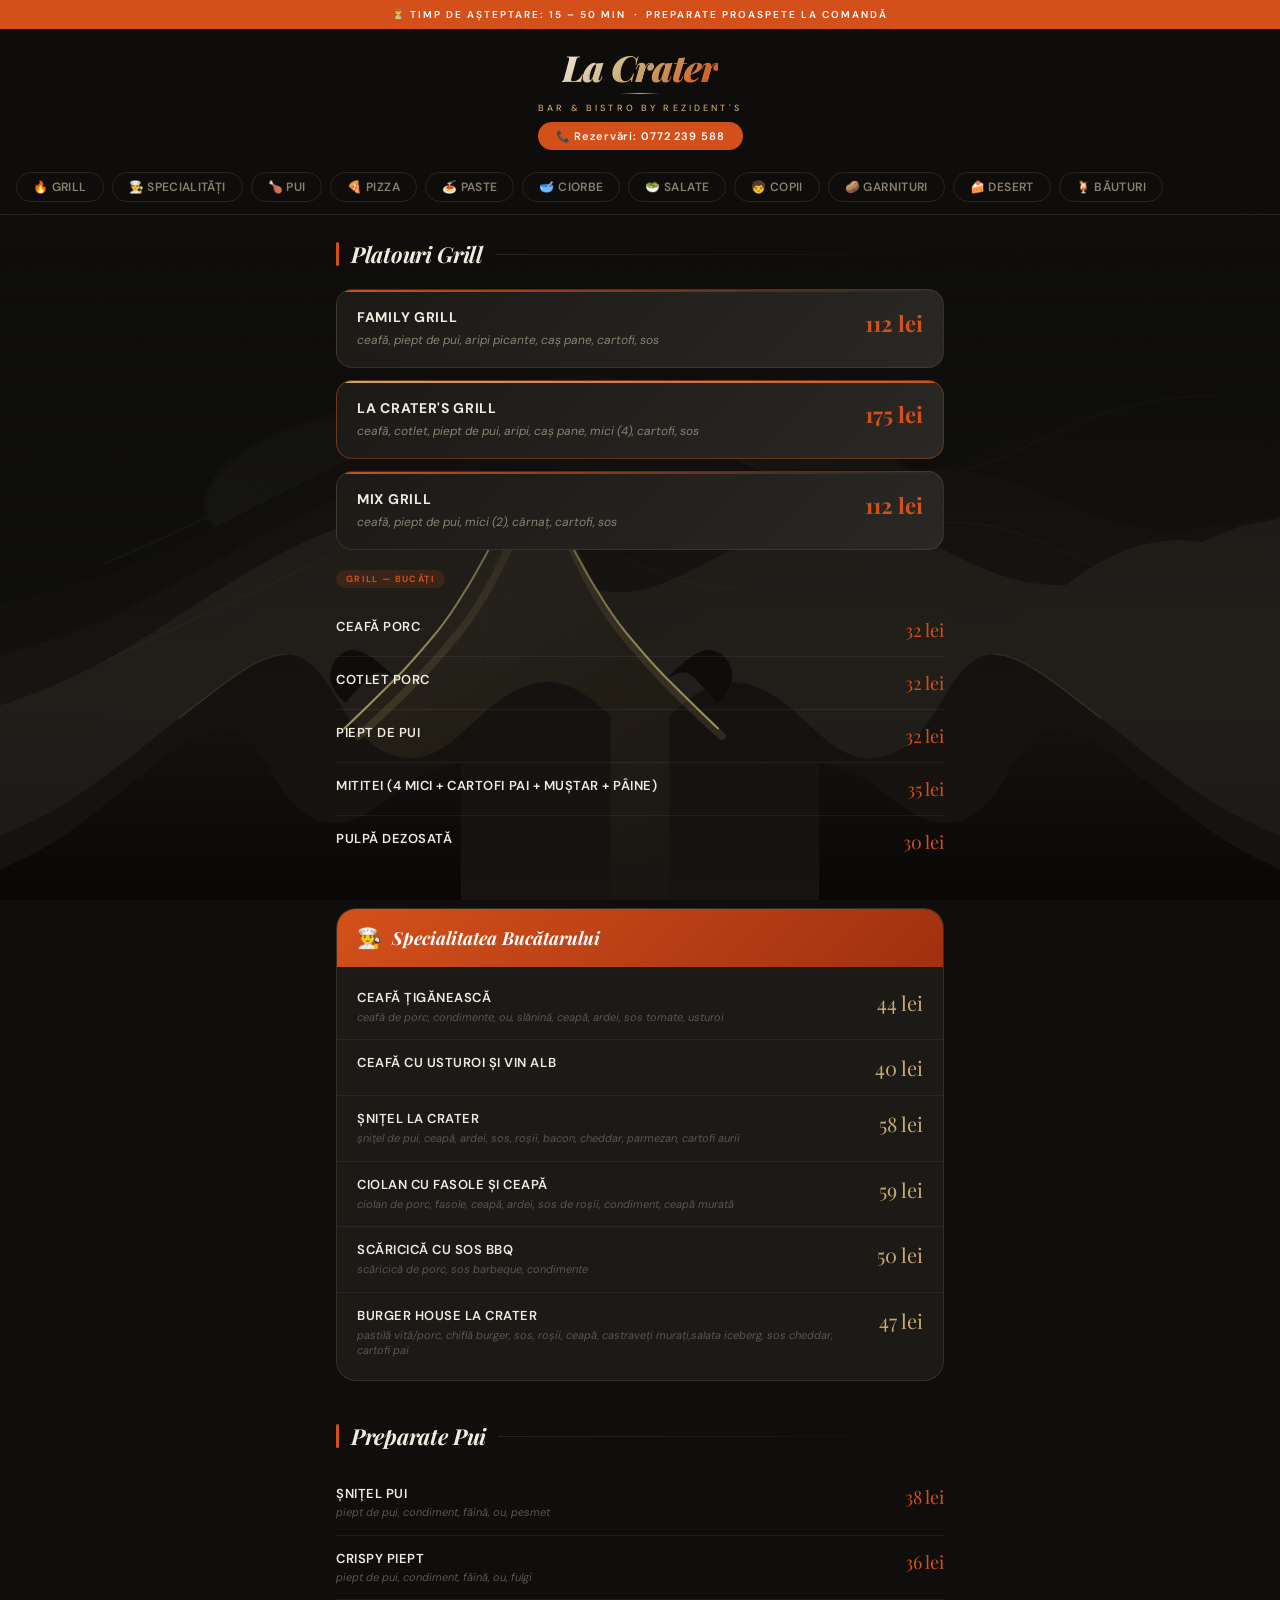
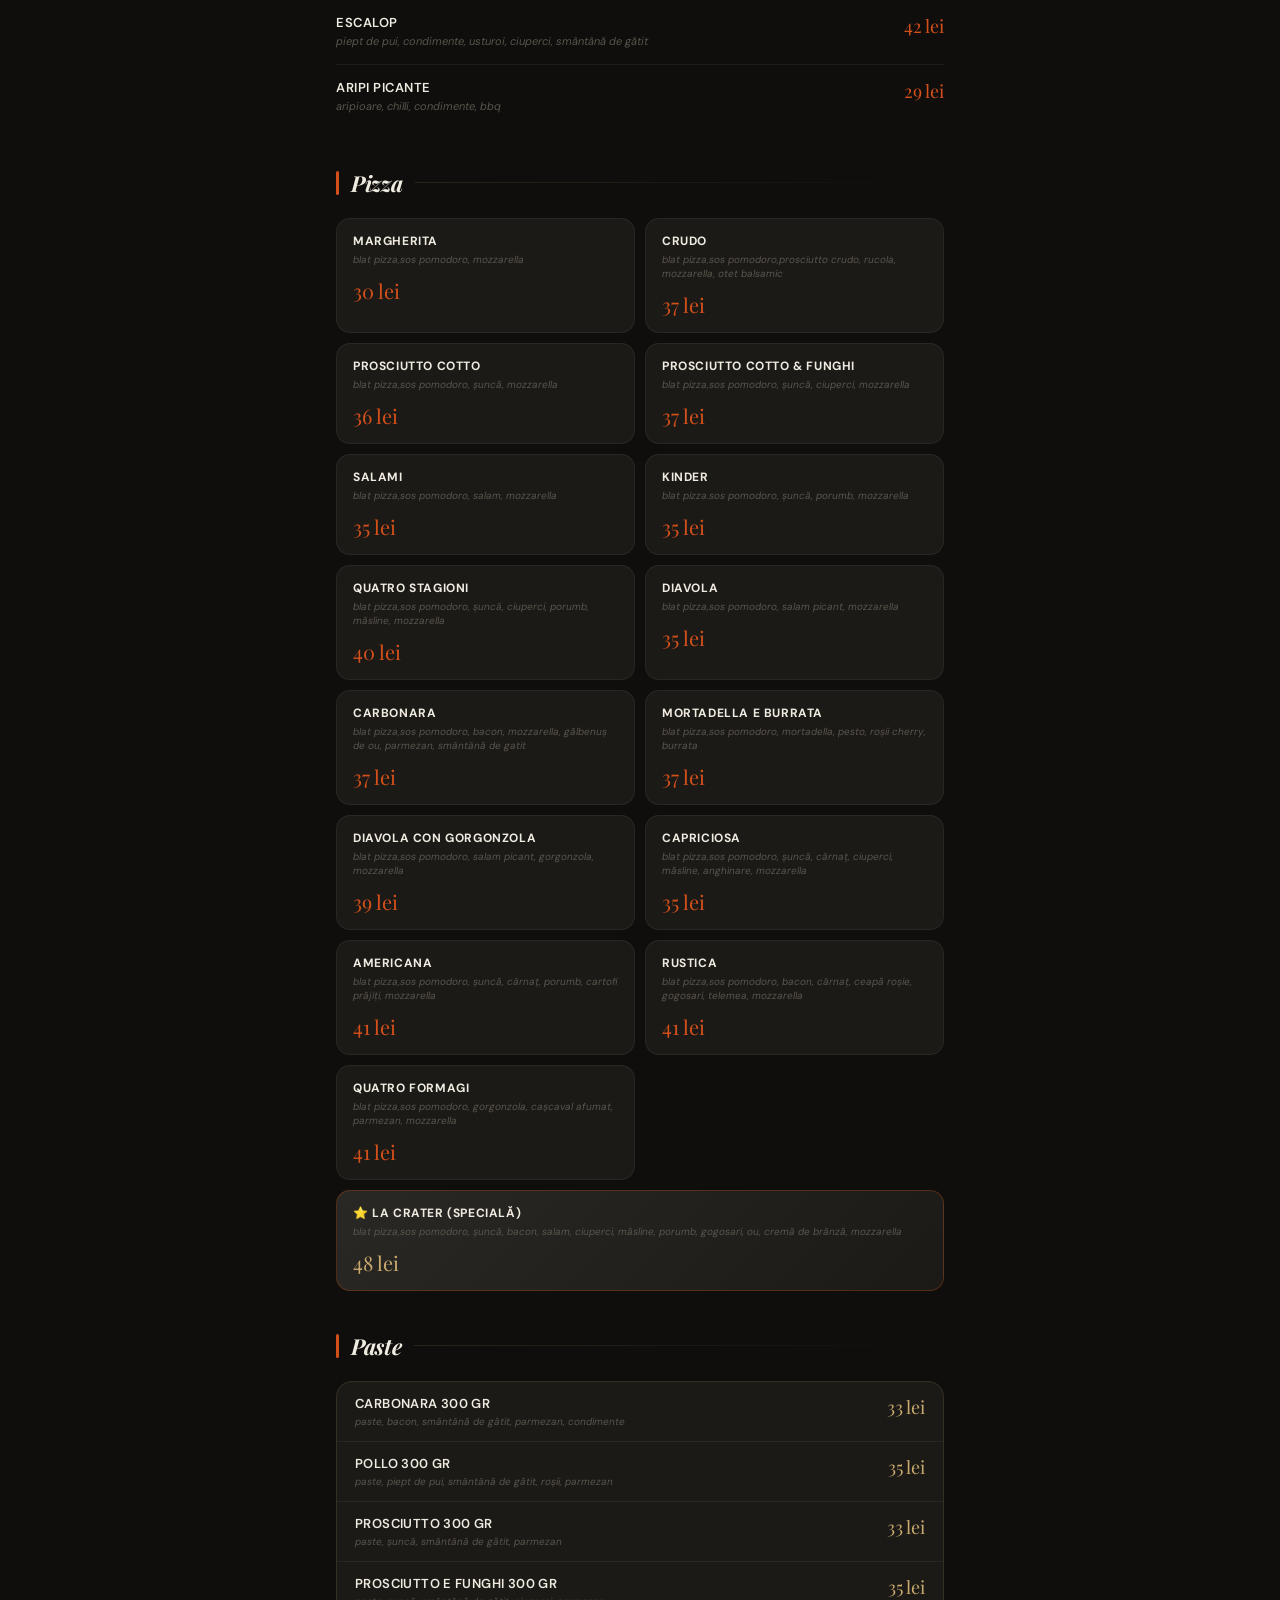
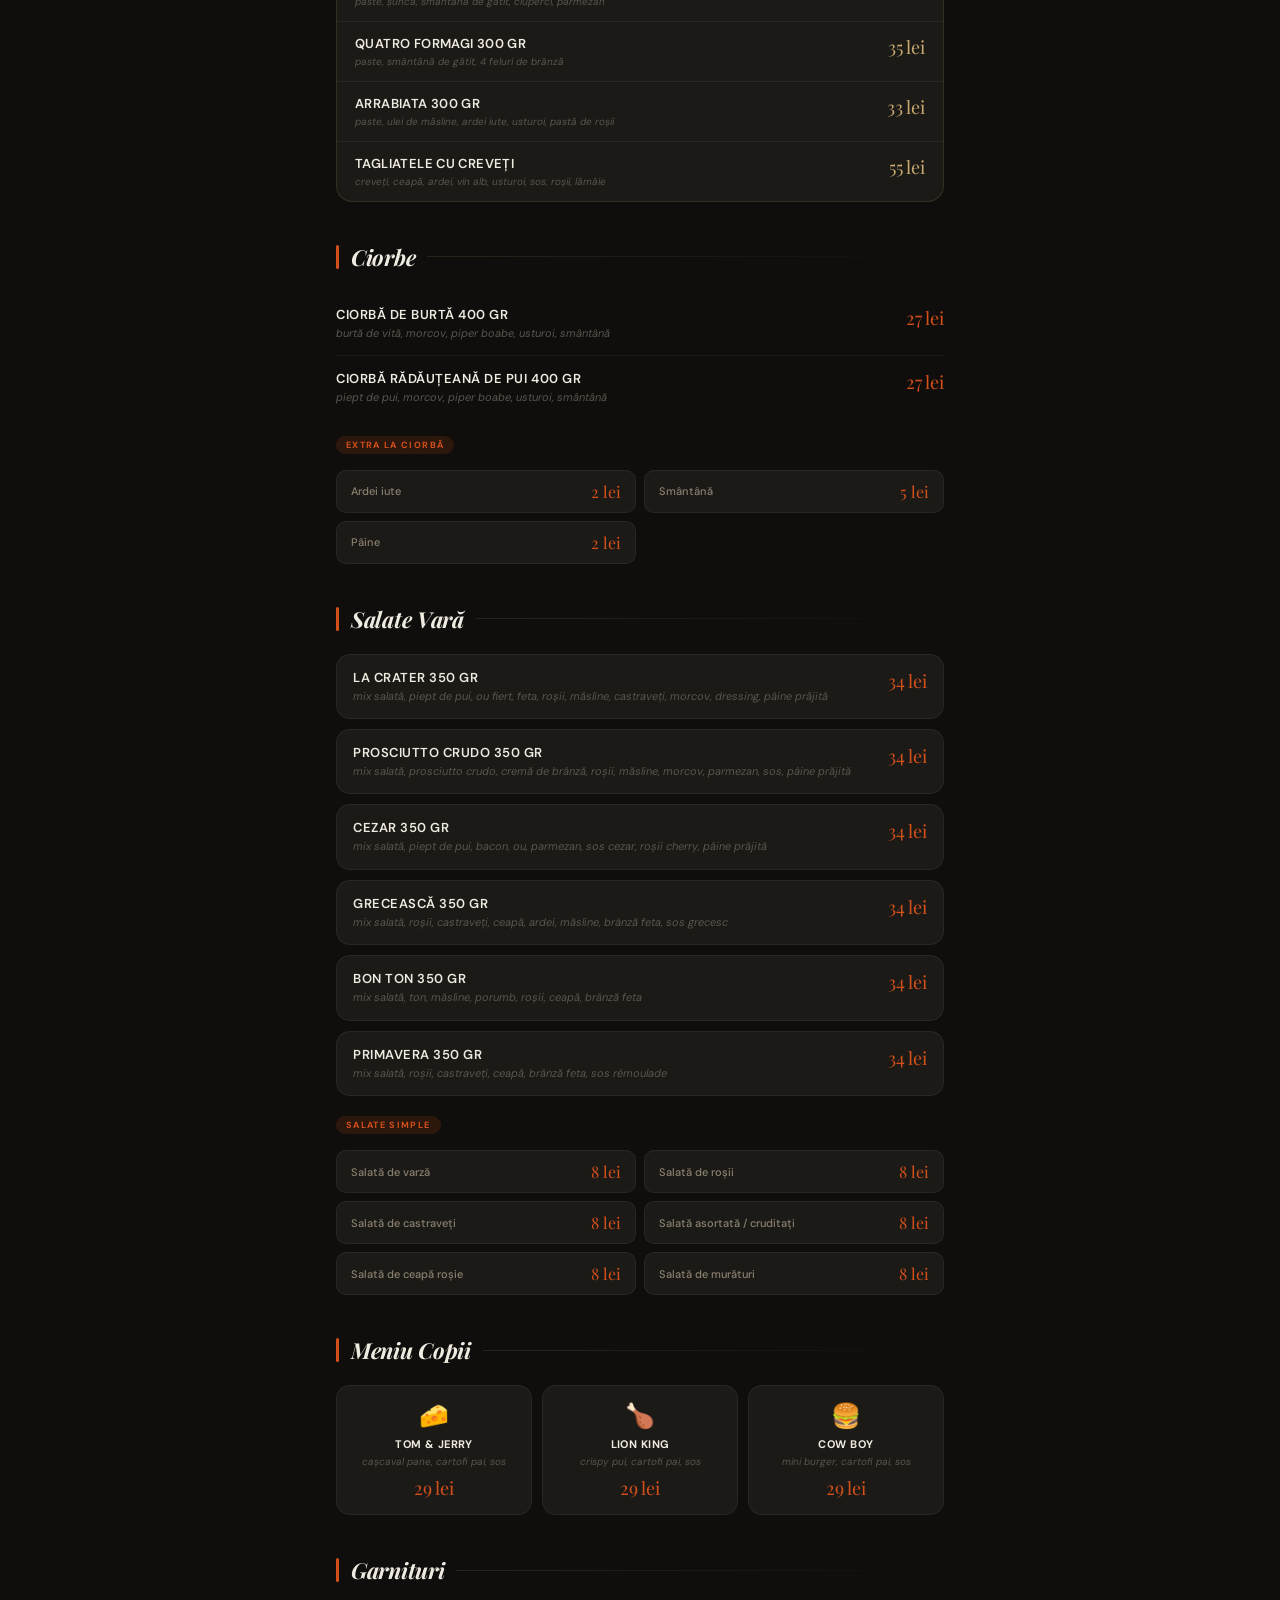
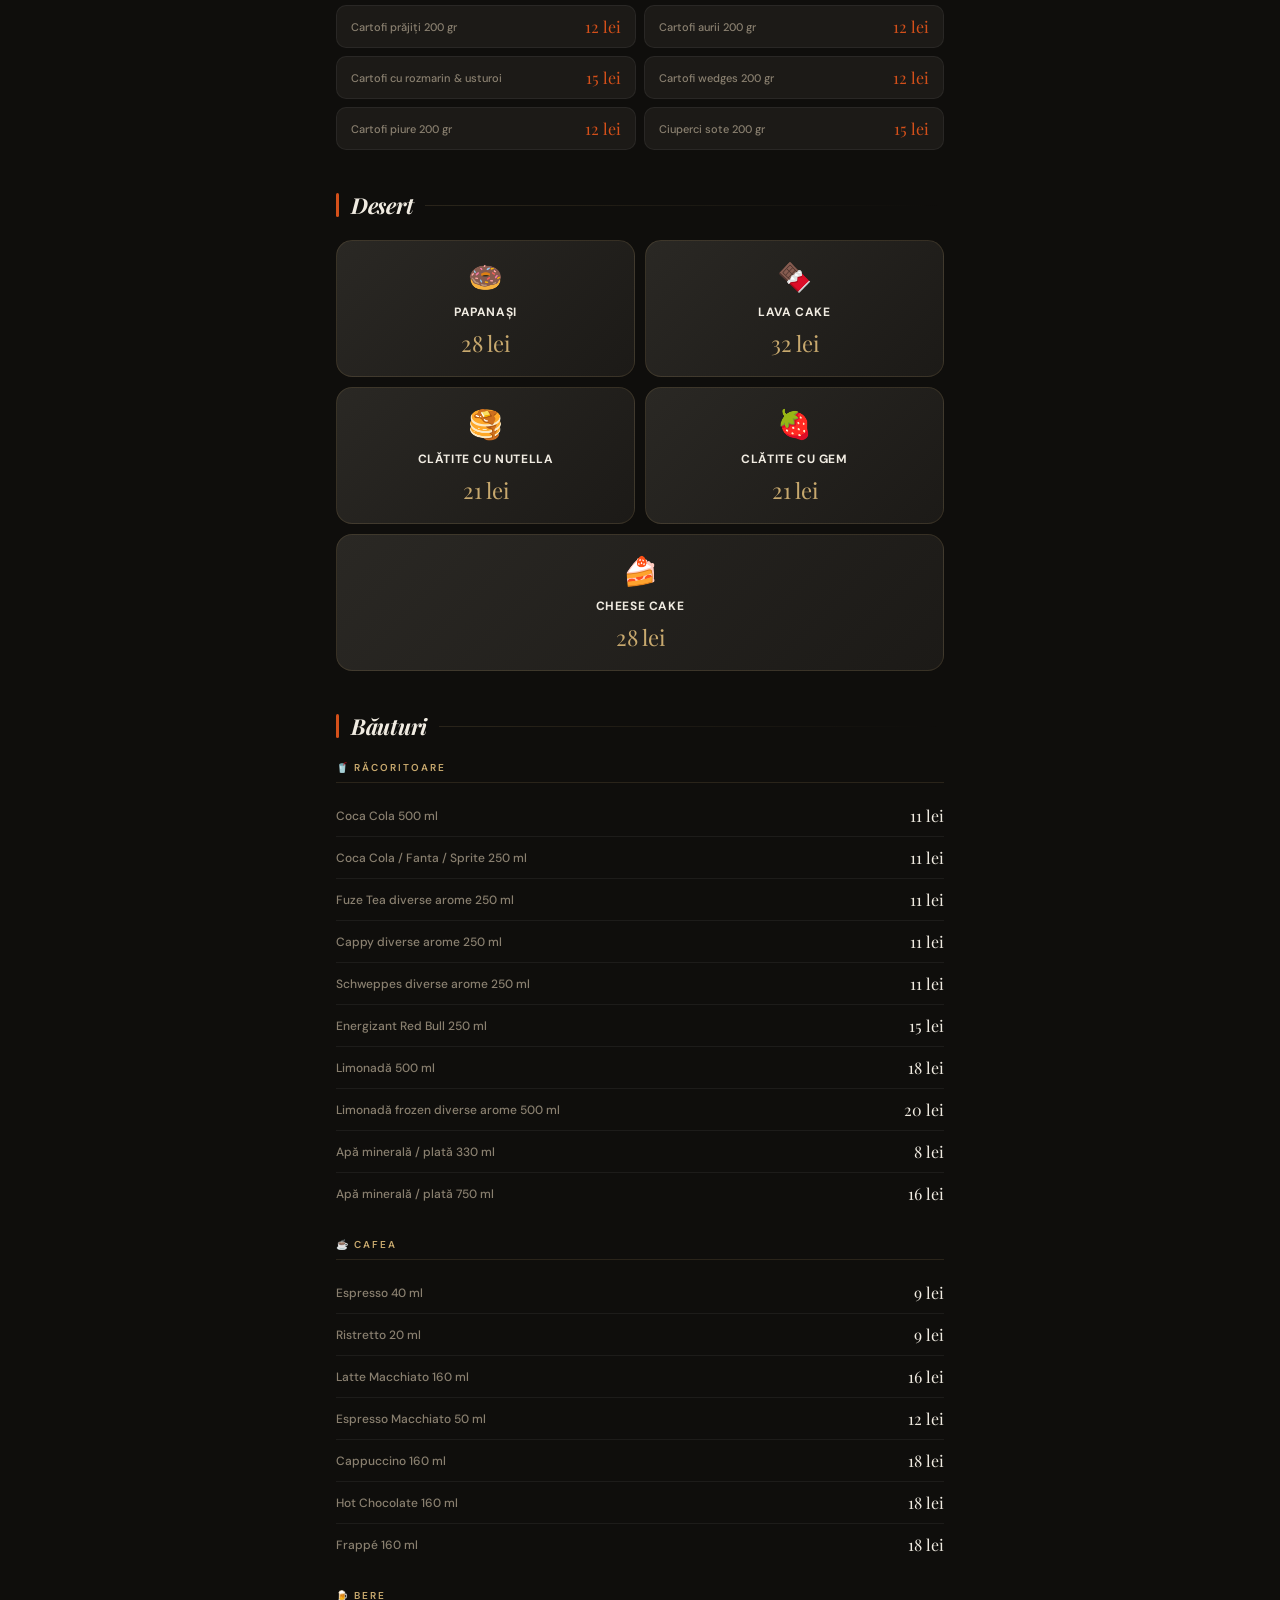
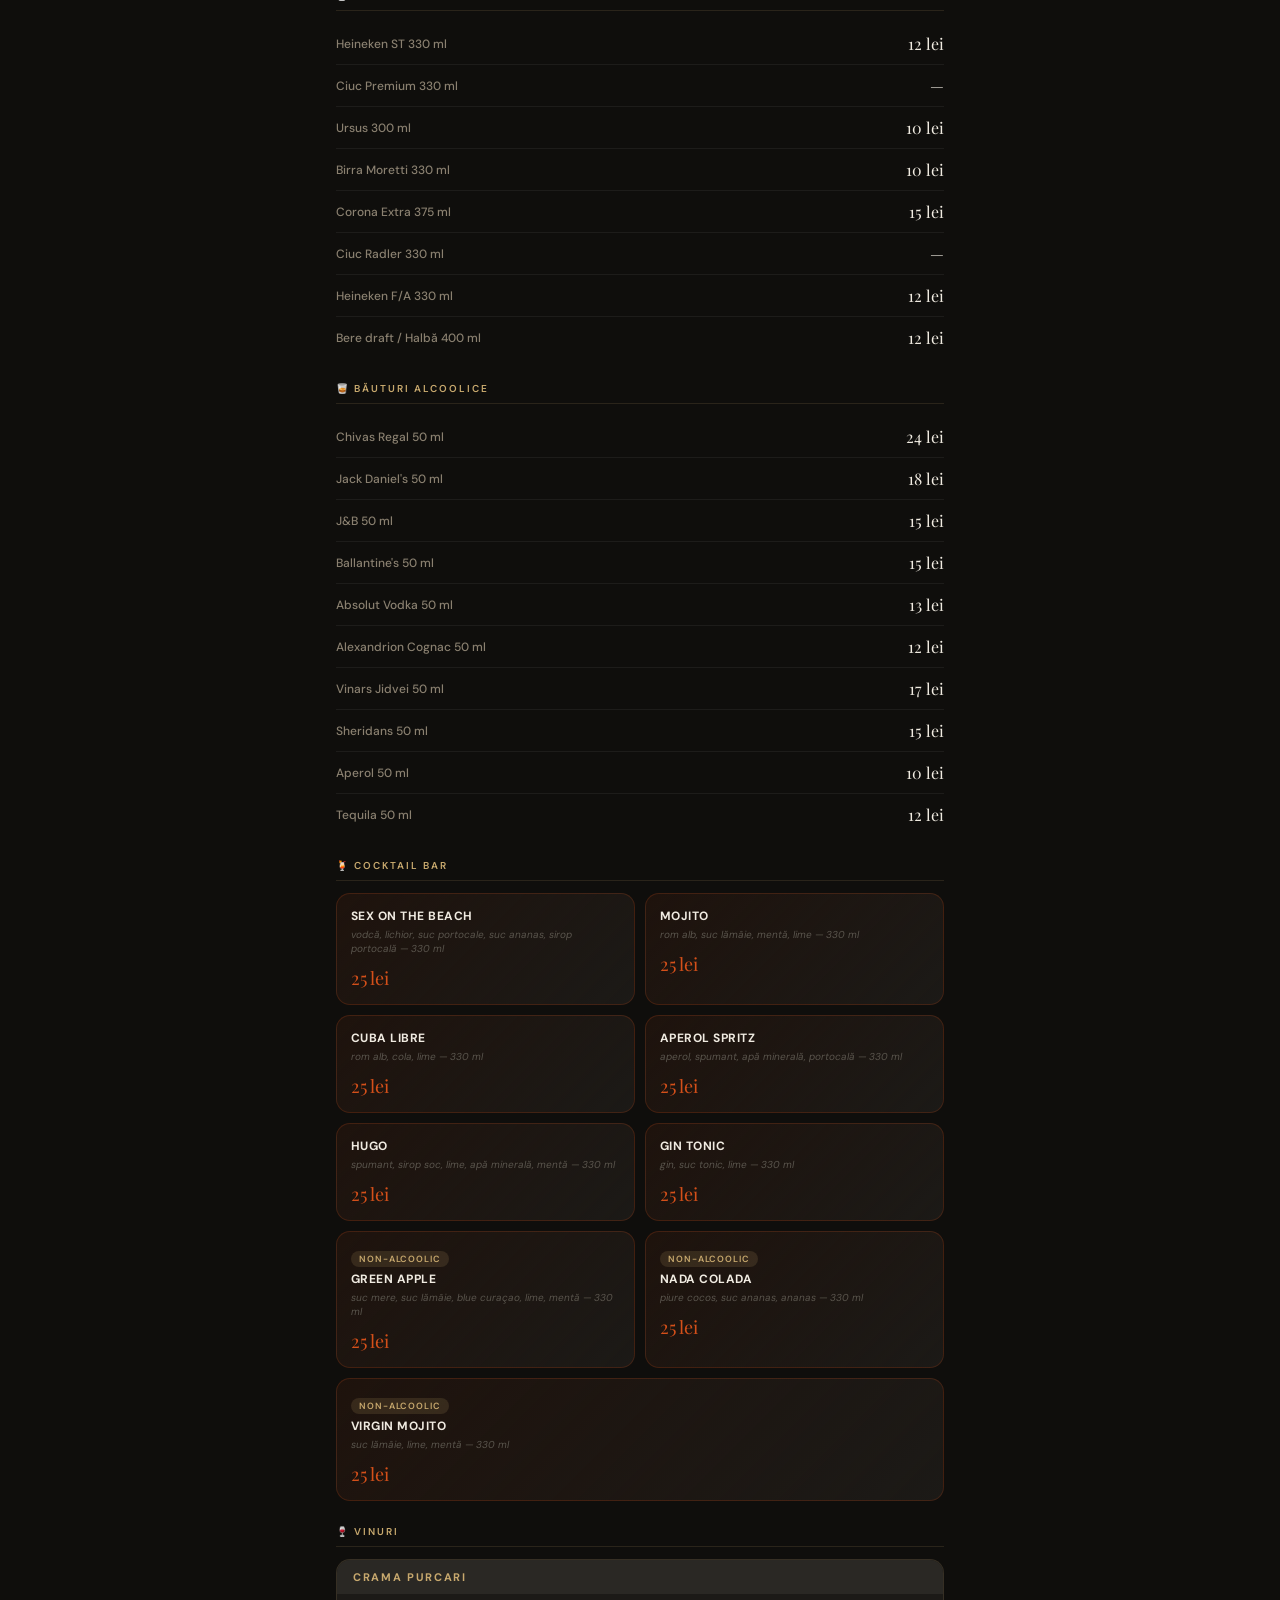
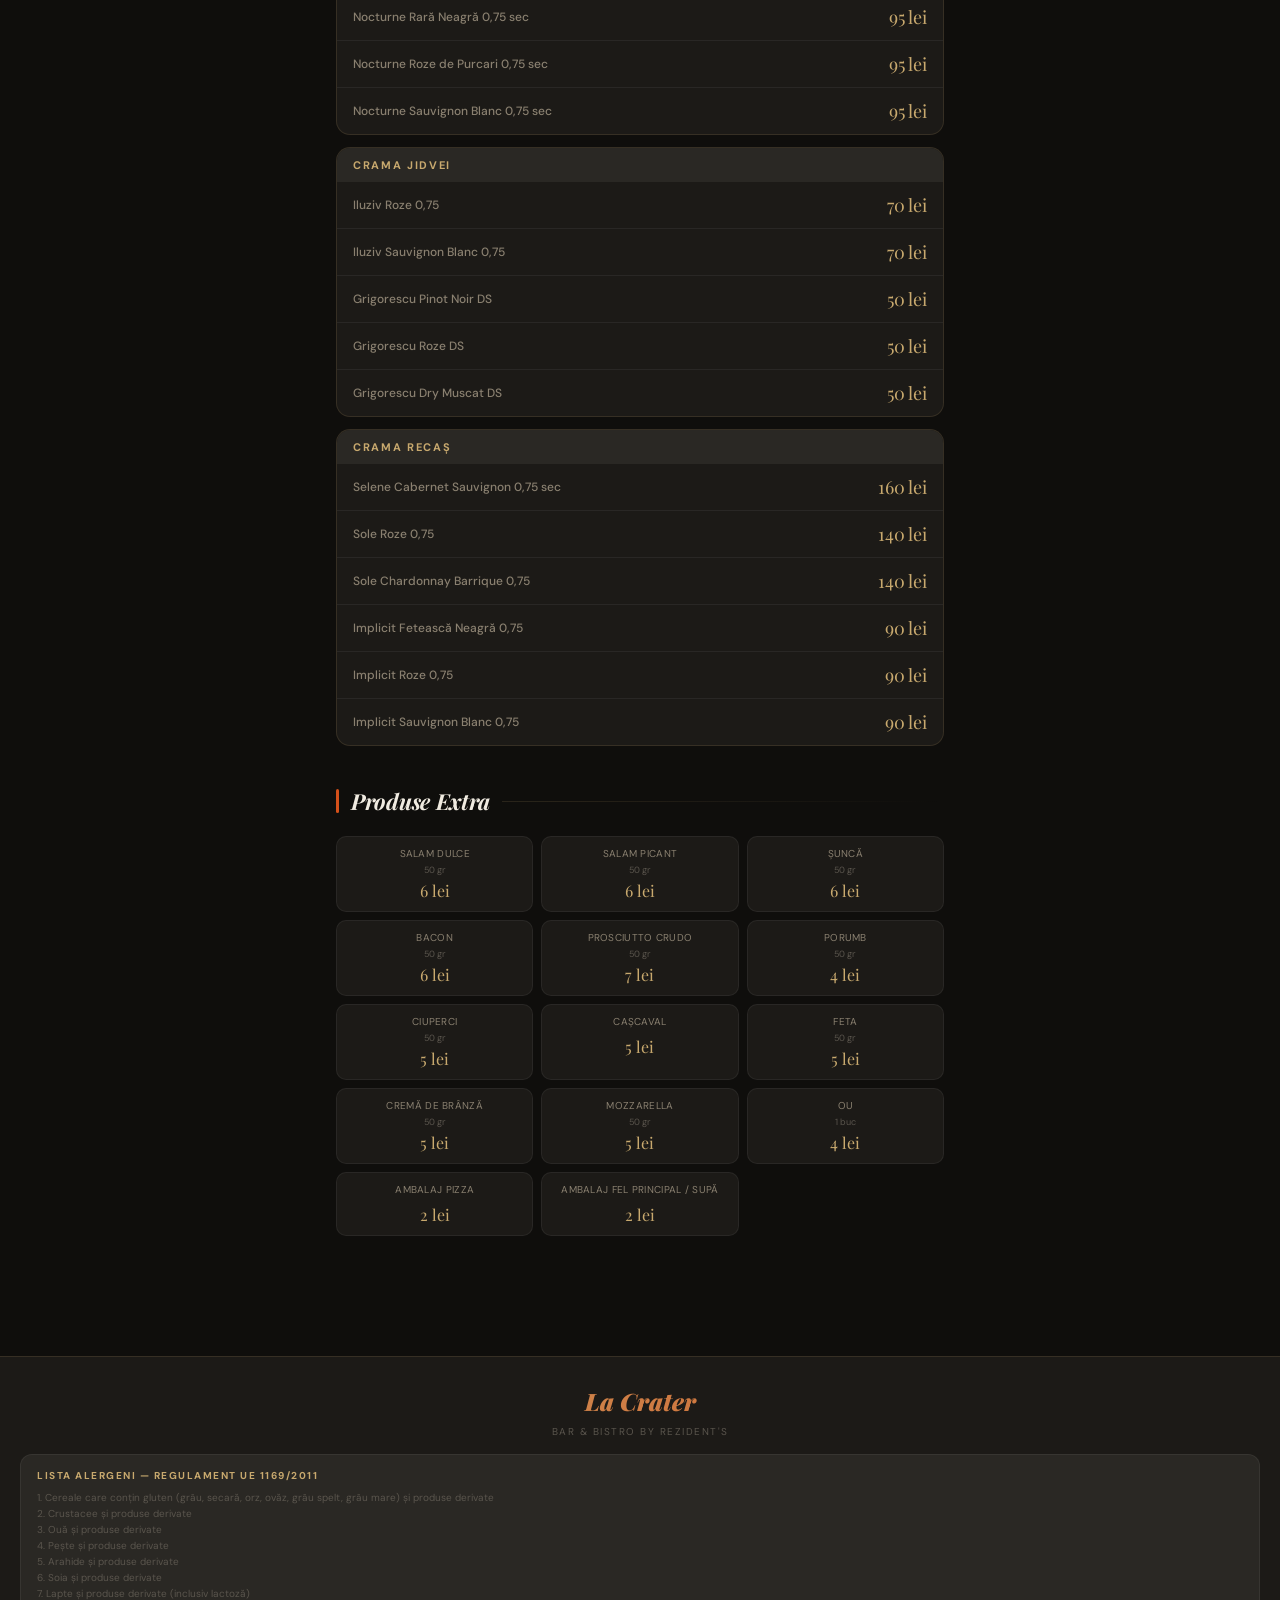
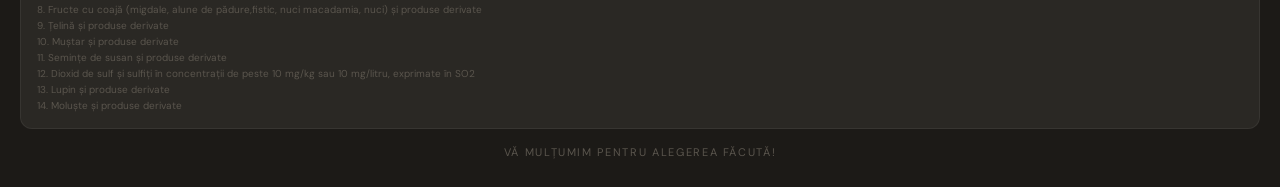
==== commit ff1581cd: "Update index.html" ====
--- a/index.html
+++ b/index.html
@@ -4,6 +4,7 @@
 <meta charset="UTF-8">
 <meta name="viewport" content="width=device-width, initial-scale=1.0">
 <title>La Crater — Bar & Bistro</title>
+  <link rel="icon" type="image/x-icon" href="favicon.ico.png">
 <link href="https://fonts.googleapis.com/css2?family=Playfair+Display:ital,wght@0,700;0,900;1,700&family=DM+Sans:wght@300;400;500;600&display=swap" rel="stylesheet">
 <style>
   :root {
@@ -215,7 +216,7 @@
     flex-shrink: 0;
   }
 
-  section { scroll-margin-top: 0px; margin-bottom: 40px; }
+  section { scroll-margin-top: 130px; margin-bottom: 40px; }
 
   /* ─── GRILL PLATTERS ─── */
   .platter-grid { display: grid; gap: 12px; }
@@ -691,45 +692,9 @@
     border-radius: 50px;
     margin-bottom: 16px;
   }
-
-  /* ─── LANGUAGE SWITCHER ─── */
-  .lang-switcher {
-    display: flex;
-    align-items: center;
-    justify-content: center;
-    gap: 6px;
-    margin-top: 10px;
-  }
-  .lang-btn {
-    background: transparent;
-    border: 1px solid var(--border-warm);
-    color: var(--text-muted);
-    font-family: 'DM Sans', sans-serif;
-    font-size: 10px;
-    font-weight: 700;
-    letter-spacing: 0.12em;
-    text-transform: uppercase;
-    padding: 4px 12px;
-    border-radius: 50px;
-    cursor: pointer;
-    transition: all 0.2s;
-    line-height: 1.4;
-  }
-  .lang-btn:hover { border-color: var(--gold); color: var(--gold); }
-  .lang-btn.active {
-    background: var(--gold);
-    border-color: var(--gold);
-    color: var(--coal);
-  }
-  .lang-sep {
-    width: 1px;
-    height: 12px;
-    background: var(--border-warm);
-  }
 </style>
 </head>
 <body>
-
 <!-- ═══ MOUNTAIN BACKGROUND ═══ -->
 <svg class="mountain-bg" viewBox="0 0 1000 700" preserveAspectRatio="xMidYMax meet" xmlns="http://www.w3.org/2000/svg">
   <defs>
@@ -760,13 +725,13 @@
       <feGaussianBlur stdDeviation="1.5"/>
     </filter>
   </defs>
-
+ 
   <g clip-path="url(#mtn-clip)">
-
+ 
     <!-- LAYER 6 — sky glow behind peaks, atmospheric depth -->
     <ellipse cx="440" cy="390" rx="280" ry="90" fill="#1E1C17" filter="url(#blur-back)"/>
     <ellipse cx="440" cy="390" rx="180" ry="55" fill="#26221C" filter="url(#blur-back)"/>
-
+ 
     <!-- LAYER 5 — farthest range, barely lighter than sky -->
     <path fill="#121110" d="
       M0,700 L0,468
@@ -790,7 +755,7 @@
       C578,325 608,342 645,356 C680,368 712,374 748,366
       C782,358 810,340 845,326 C878,313 912,306 950,306
     "/>
-
+ 
     <!-- LAYER 4 — distant ridgeline, more visible -->
     <path fill="#191714" d="
       M0,700 L0,508
@@ -809,7 +774,7 @@
       C890,410 914,414 944,408
       L1000,400 L1000,700 Z
     "/>
-
+ 
     <!-- LAYER 3 — mid mountains, more contrast -->
     <path fill="url(#rock-mid)" d="
       M0,700 L0,548
@@ -838,7 +803,7 @@
       C560,459 588,458 620,446 C650,435 676,418 710,410
       C742,402 770,404 803,416 C835,428 864,446 900,452
     "/>
-
+ 
     <!-- LAYER 2 — main mountain body -->
     <path fill="url(#rock-mid)" d="
       M0,700 L0,596
@@ -867,7 +832,7 @@
       C915,418 929,418 947,422
       L1000,428 L1000,700 Z
     "/>
-
+ 
     <!-- MAIN PEAK — dramatic V-crater summit -->
     <path fill="url(#rock-peak)" d="
       M170,700 L170,640
@@ -893,7 +858,7 @@
       C625,618 642,630 660,640
       L660,700 Z
     "/>
-
+ 
     <!-- Left rock spur — big secondary mass left of peak -->
     <path fill="#161310" d="
       M0,700 L0,650
@@ -916,7 +881,7 @@
       C460,541 468,548 477,556
       L477,700 Z
     "/>
-
+ 
     <!-- Right rock spur -->
     <path fill="#161310" d="
       M523,700 L523,556
@@ -939,7 +904,7 @@
       C966,635 984,643 1000,650
       L1000,700 Z
     "/>
-
+ 
     <!-- Left foreground rock — darkest, closest -->
     <path fill="url(#rock-fore)" d="
       M0,700 L0,676
@@ -958,7 +923,7 @@
       C338,598 348,594 360,593
       L360,700 Z
     "/>
-
+ 
     <!-- Right foreground rock -->
     <path fill="url(#rock-fore)" d="
       M640,700 L640,593
@@ -977,7 +942,7 @@
       C972,663 987,670 1000,676
       L1000,700 Z
     "/>
-
+ 
     <!-- Tiny rock teeth on peak flanks — crenellation detail -->
     <path fill="#0E0C0A" d="
       M309,527 C302,520 296,514 290,510 C284,506 278,504 273,505
@@ -990,7 +955,7 @@
       C566,509 562,506 557,505 C552,504 546,506 540,510
       C534,514 528,520 521,527 Z
     "/>
-
+ 
     <!-- RIDGE HIGHLIGHT — the golden lit crest (user's version, enhanced) -->
     <path fill="none" stroke="rgba(211,195,130,0.85)" stroke-width="1.6"
           stroke-linecap="round" stroke-linejoin="round" d="
@@ -1031,7 +996,7 @@
       C497,505 508,518 521,531
       C534,544 548,558 564,572
     "/>
-
+ 
     <!-- Left flank secondary lit ridge -->
     <path fill="none" stroke="rgba(200,169,110,0.22)" stroke-width="0.9"
           stroke-linecap="round" d="
@@ -1046,7 +1011,7 @@
       C807,518 815,524 825,531
       C836,539 847,548 860,558
     "/>
-
+ 
     <!-- Rock texture lines — fine hatching on the main peak faces -->
     <g stroke="rgba(255,255,255,0.04)" stroke-width="0.5" fill="none">
       <path d="M390,430 C385,445 381,460 378,476 C375,491 374,506 376,520"/>
@@ -1056,13 +1021,12 @@
       <path d="M440,418 C443,433 447,448 452,463 C457,477 463,490 470,501"/>
       <path d="M452,428 C456,443 461,458 467,472 C473,486 480,498 488,508"/>
     </g>
-
+ 
     <!-- SKY FADE -->
     <rect x="0" y="0" width="1000" height="700" fill="url(#sky-fade)"/>
-
+ 
   </g>
 </svg>
-
 <div class="wait-banner">⏳ Timp de așteptare: 15 – 50 min &nbsp;·&nbsp; Preparate proaspete la comandă</div>
 
 <header>
@@ -1074,13 +1038,6 @@
     </div>
     <br>
     <a href="tel:0772239588" class="phone-btn">📞 Rezervări: 0772 239 588</a>
-    <div class="lang-switcher">
-      <button class="lang-btn active" onclick="setLang('ro')" id="btn-ro">RO</button>
-      <div class="lang-sep"></div>
-      <button class="lang-btn" onclick="setLang('en')" id="btn-en">EN</button>
-      <div class="lang-sep"></div>
-      <button class="lang-btn" onclick="setLang('hu')" id="btn-hu">HU</button>
-    </div>
   </div>
   <nav class="nav-scroll">
     <a href="#grill"        class="nav-pill active">🔥 Grill</a>
@@ -1110,21 +1067,21 @@
       <div class="platter-card">
         <div>
           <div class="platter-name">Family Grill</div>
-          <div class="platter-desc">ceafă, piept, aripi picante, caș pane, cartofi, sos</div>
+          <div class="platter-desc">ceafă, piept de pui, aripi picante, caș pane, cartofi, sos</div>
         </div>
         <div class="platter-price">112 lei</div>
       </div>
       <div class="platter-card featured">
         <div>
           <div class="platter-name">La Crater's Grill</div>
-          <div class="platter-desc">ceafă, cotlet, piept, aripi, caș pane, mici (4), cartofi, sos</div>
+          <div class="platter-desc">ceafă, cotlet, piept de pui, aripi, caș pane, mici (4), cartofi, sos</div>
         </div>
         <div class="platter-price">175 lei</div>
       </div>
       <div class="platter-card">
         <div>
           <div class="platter-name">Mix Grill</div>
-          <div class="platter-desc">ceafă, piept, mici (2), cârnaț, cartofi, sos</div>
+          <div class="platter-desc">ceafă, piept de pui, mici (2), cârnaț, cartofi, sos</div>
         </div>
         <div class="platter-price">112 lei</div>
       </div>
@@ -1136,7 +1093,7 @@
         <div class="menu-item"><div><div class="menu-item-name">Ceafă porc</div></div><div class="menu-item-price">32 lei</div></div>
         <div class="menu-item"><div><div class="menu-item-name">Cotlet porc</div></div><div class="menu-item-price">32 lei</div></div>
         <div class="menu-item"><div><div class="menu-item-name">Piept de pui</div></div><div class="menu-item-price">32 lei</div></div>
-        <div class="menu-item"><div><div class="menu-item-name">Mititei (4 mici + pai + muștar + pâine)</div></div><div class="menu-item-price">35 lei</div></div>
+        <div class="menu-item"><div><div class="menu-item-name">Mititei (4 mici + cartofi pai + muștar + pâine)</div></div><div class="menu-item-price">35 lei</div></div>
         <div class="menu-item"><div><div class="menu-item-name">Pulpă dezosată</div></div><div class="menu-item-price">30 lei</div></div>
       </div>
     </div>
@@ -1153,7 +1110,7 @@
         <div class="chef-item">
           <div>
             <div class="chef-item-name">Ceafă Țigănească</div>
-            <div class="chef-item-desc">ceafă, condimente, ou, slănină, ceapă, ardei, sos tomate, usturoi</div>
+            <div class="chef-item-desc">ceafă de porc, condimente, ou, slănină, ceapă, ardei, sos tomate, usturoi</div>
           </div>
           <div class="chef-item-price">44 lei</div>
         </div>
@@ -1166,28 +1123,28 @@
         <div class="chef-item">
           <div>
             <div class="chef-item-name">Șnițel La Crater</div>
-            <div class="chef-item-desc">șnițel pui, ceapă, ardei, sos, roșii, bacon, cheddar, parmezan, cartofi aurii</div>
+            <div class="chef-item-desc">șnițel de pui, ceapă, ardei, sos, roșii, bacon, cheddar, parmezan, cartofi aurii</div>
           </div>
           <div class="chef-item-price">58 lei</div>
         </div>
         <div class="chef-item">
           <div>
             <div class="chef-item-name">Ciolan cu fasole și ceapă</div>
-            <div class="chef-item-desc">ciolan, fasole, ceapă, ardei, sos roșii, condiment, ceapă murată</div>
+            <div class="chef-item-desc">ciolan de porc, fasole, ceapă, ardei, sos de roșii, condiment, ceapă murată</div>
           </div>
           <div class="chef-item-price">59 lei</div>
         </div>
         <div class="chef-item">
           <div>
             <div class="chef-item-name">Scăricică cu sos BBQ</div>
-            <div class="chef-item-desc">scăricică porc, bbq, condimente</div>
+            <div class="chef-item-desc">scăricică de porc, sos barbeque, condimente</div>
           </div>
           <div class="chef-item-price">50 lei</div>
         </div>
         <div class="chef-item">
           <div>
-            <div class="chef-item-name">Burger House La Crater (350g)</div>
-            <div class="chef-item-desc">pastilă vită/porc, chiflă burger, sos, roșii, ceapă, castraveți murați, iceberg, sos cheddar, cartofi pai</div>
+            <div class="chef-item-name">Burger House La Crater</div>
+            <div class="chef-item-desc">pastilă vită/porc, chiflă burger, sos, roșii, ceapă, castraveți murați,salata iceberg, sos cheddar, cartofi pai</div>
           </div>
           <div class="chef-item-price">47 lei</div>
         </div>
@@ -1220,14 +1177,14 @@
       <div class="menu-item">
         <div>
           <div class="menu-item-name">Escalop</div>
-          <div class="menu-item-desc">piept, condimente, usturoi, ciuperci, smântână gătit</div>
+          <div class="menu-item-desc">piept de pui, condimente, usturoi, ciuperci, smântână de gătit</div>
         </div>
         <div class="menu-item-price">42 lei</div>
       </div>
       <div class="menu-item">
         <div>
           <div class="menu-item-name">Aripi picante</div>
-          <div class="menu-item-desc">aripioare, chili, condimente, bbq</div>
+          <div class="menu-item-desc">aripioare, chilli, condimente, bbq</div>
         </div>
         <div class="menu-item-price">29 lei</div>
       </div>
@@ -1244,82 +1201,82 @@
     <div class="pizza-grid">
       <div class="pizza-card">
         <div class="pizza-card-name">Margherita</div>
-        <div class="pizza-card-desc">sos pomodoro, mozzarella</div>
+        <div class="pizza-card-desc">blat pizza,sos pomodoro, mozzarella</div>
         <div class="pizza-card-price">30 lei</div>
+      </div>
+       <div class="pizza-card">
+        <div class="pizza-card-name">Crudo</div>
+        <div class="pizza-card-desc">blat pizza,sos pomodoro,prosciutto crudo, rucola, mozzarella, otet balsamic</div>
+        <div class="pizza-card-price">37 lei</div>
       </div>
       <div class="pizza-card">
         <div class="pizza-card-name">Prosciutto Cotto</div>
-        <div class="pizza-card-desc">sos pomodoro, șuncă, mozzarella</div>
+        <div class="pizza-card-desc">blat pizza,sos pomodoro, șuncă, mozzarella</div>
         <div class="pizza-card-price">36 lei</div>
       </div>
       <div class="pizza-card">
-        <div class="pizza-card-name">Pr. Cotto &amp; Funghi</div>
-        <div class="pizza-card-desc">sos pomodoro, șuncă, ciuperci, mozzarella</div>
+        <div class="pizza-card-name">Prosciutto Cotto &amp; Funghi</div>
+        <div class="pizza-card-desc">blat pizza,sos pomodoro, șuncă, ciuperci, mozzarella</div>
         <div class="pizza-card-price">37 lei</div>
       </div>
       <div class="pizza-card">
         <div class="pizza-card-name">Salami</div>
-        <div class="pizza-card-desc">sos pomodoro, salam, mozzarella</div>
+        <div class="pizza-card-desc">blat pizza,sos pomodoro, salam, mozzarella</div>
         <div class="pizza-card-price">35 lei</div>
       </div>
       <div class="pizza-card">
         <div class="pizza-card-name">Kinder</div>
-        <div class="pizza-card-desc">sos pomodoro, șuncă, porumb, mozzarella</div>
+        <div class="pizza-card-desc">blat pizza.sos pomodoro, șuncă, porumb, mozzarella</div>
         <div class="pizza-card-price">35 lei</div>
       </div>
       <div class="pizza-card">
         <div class="pizza-card-name">Quatro Stagioni</div>
-        <div class="pizza-card-desc">sos pomodoro, șuncă, ciuperci, porumb, măsline, mozzarella</div>
+        <div class="pizza-card-desc">blat pizza,sos pomodoro, șuncă, ciuperci, porumb, măsline, mozzarella</div>
         <div class="pizza-card-price">40 lei</div>
       </div>
       <div class="pizza-card">
         <div class="pizza-card-name">Diavola</div>
-        <div class="pizza-card-desc">sos pomodoro, salam picant, mozzarella</div>
+        <div class="pizza-card-desc">blat pizza,sos pomodoro, salam picant, mozzarella</div>
         <div class="pizza-card-price">35 lei</div>
       </div>
       <div class="pizza-card">
         <div class="pizza-card-name">Carbonara</div>
-        <div class="pizza-card-desc">sos pomodoro, bacon, mozzarella, gălbenuș ou, parmezan, smântână</div>
-        <div class="pizza-card-price">37 lei</div>
-      </div>
-      <div class="pizza-card">
-        <div class="pizza-card-name">Crudo</div>
-        <div class="pizza-card-desc">sos pomodoro, prosciutto crudo, rucola, mozzarella, oțet balsamic</div>
+        <div class="pizza-card-desc">blat pizza,sos pomodoro, bacon, mozzarella, gălbenuș de ou, parmezan, smântână de gatit</div>
         <div class="pizza-card-price">37 lei</div>
       </div>
       <div class="pizza-card">
         <div class="pizza-card-name">Mortadella e Burrata</div>
-        <div class="pizza-card-desc">sos pomodoro, mortadella, pesto, roșii cherry, burrata</div>
-        <div class="pizza-card-price">41 lei</div>
+        <div class="pizza-card-desc">blat pizza,sos pomodoro, mortadella, pesto, roșii cherry, burrata</div>
+        <div class="pizza-card-price">37 lei</div>
       </div>
       <div class="pizza-card">
         <div class="pizza-card-name">Diavola con Gorgonzola</div>
-        <div class="pizza-card-desc">sos pomodoro, salam picant, gorgonzola, mozzarella</div>
+        <div class="pizza-card-desc">blat pizza,sos pomodoro, salam picant, gorgonzola, mozzarella</div>
         <div class="pizza-card-price">39 lei</div>
       </div>
       <div class="pizza-card">
         <div class="pizza-card-name">Capriciosa</div>
-        <div class="pizza-card-desc">sos pomodoro, șuncă, cârnaț, ciuperci, măsline, anghinare, mozzarella</div>
-        <div class="pizza-card-price">41 lei</div>
+        <div class="pizza-card-desc">blat pizza,sos pomodoro, șuncă, cârnaț, ciuperci, măsline, anghinare, mozzarella</div>
+        <div class="pizza-card-price">35 lei</div>
       </div>
       <div class="pizza-card">
         <div class="pizza-card-name">Americana</div>
-        <div class="pizza-card-desc">sos pomodoro, șuncă, cârnaț, porumb, cartofi prăjiți, mozzarella</div>
+        <div class="pizza-card-desc">blat pizza,sos pomodoro, șuncă, cârnaț, porumb, cartofi prăjiți, mozzarella</div>
         <div class="pizza-card-price">41 lei</div>
       </div>
       <div class="pizza-card">
         <div class="pizza-card-name">Rustica</div>
-        <div class="pizza-card-desc">sos pomodoro, bacon, cârnaț, ceapă roșie, gogonele, telemea, mozzarella</div>
+        <div class="pizza-card-desc">blat pizza,sos pomodoro, bacon, cârnaț, ceapă roșie, gogosari, telemea, mozzarella</div>
         <div class="pizza-card-price">41 lei</div>
       </div>
       <div class="pizza-card">
         <div class="pizza-card-name">Quatro Formagi</div>
-        <div class="pizza-card-desc">sos pomodoro, gorgonzola, cașcaval afumat, parmezan, mozzarella</div>
+        <div class="pizza-card-desc">blat pizza,sos pomodoro, gorgonzola, cașcaval afumat, parmezan, mozzarella</div>
         <div class="pizza-card-price">41 lei</div>
       </div>
       <div class="pizza-card special">
         <div class="pizza-card-name">⭐ La Crater (Specială)</div>
-        <div class="pizza-card-desc">sos pomodoro, șuncă, bacon, salam, ciuperci, măsline, porumb, gogonele, ou, cremă de brânză, mozzarella</div>
+        <div class="pizza-card-desc">blat pizza,sos pomodoro, șuncă, bacon, salam, ciuperci, măsline, porumb, gogosari, ou, cremă de brânză, mozzarella</div>
         <div class="pizza-card-price">48 lei</div>
       </div>
     </div>
@@ -1396,7 +1353,7 @@
       <div class="menu-item">
         <div>
           <div class="menu-item-name">Ciorbă de burtă 400 gr</div>
-          <div class="menu-item-desc">burtă vită, morcov, piper boabe, usturoi, smântână</div>
+          <div class="menu-item-desc">burtă de vită, morcov, piper boabe, usturoi, smântână</div>
         </div>
         <div class="menu-item-price">27 lei</div>
       </div>
@@ -1457,14 +1414,14 @@
       <div class="salata-card">
         <div>
           <div class="menu-item-name">Bon Ton 350 gr</div>
+          <div class="menu-item-desc">mix salată, ton, măsline, porumb, roșii, ceapă, brânză feta</div>
+        </div>
+        <div class="menu-item-price">34 lei</div>
+      </div>
+      <div class="salata-card">
+        <div>
+          <div class="menu-item-name">Primavera 350 gr</div>
           <div class="menu-item-desc">mix salată, roșii, castraveți, ceapă, brânză feta, sos rémoulade</div>
-        </div>
-        <div class="menu-item-price">34 lei</div>
-      </div>
-      <div class="salata-card">
-        <div>
-          <div class="menu-item-name">Primavera 350 gr</div>
-          <div class="menu-item-desc">mix salată, ton, măsline, porumb, roșii, ceapă, brânză feta</div>
         </div>
         <div class="menu-item-price">34 lei</div>
       </div>
@@ -1475,8 +1432,8 @@
         <div class="side-item"><div class="side-item-name">Salată de varză</div><div class="side-item-price">8 lei</div></div>
         <div class="side-item"><div class="side-item-name">Salată de roșii</div><div class="side-item-price">8 lei</div></div>
         <div class="side-item"><div class="side-item-name">Salată de castraveți</div><div class="side-item-price">8 lei</div></div>
-        <div class="side-item"><div class="side-item-name">Salată asortată</div><div class="side-item-price">8 lei</div></div>
-        <div class="side-item"><div class="side-item-name">Salată ceapă roșie</div><div class="side-item-price">8 lei</div></div>
+        <div class="side-item"><div class="side-item-name">Salată asortată / cruditați</div><div class="side-item-price">8 lei</div></div>
+        <div class="side-item"><div class="side-item-name">Salată de ceapă roșie</div><div class="side-item-price">8 lei</div></div>
         <div class="side-item"><div class="side-item-name">Salată de murături</div><div class="side-item-price">8 lei</div></div>
       </div>
     </div>
@@ -1521,8 +1478,8 @@
     <div class="sides-grid">
       <div class="side-item"><div class="side-item-name">Cartofi prăjiți 200 gr</div><div class="side-item-price">12 lei</div></div>
       <div class="side-item"><div class="side-item-name">Cartofi aurii 200 gr</div><div class="side-item-price">12 lei</div></div>
-      <div class="side-item"><div class="side-item-name">Cartofi rozmarin &amp; usturoi</div><div class="side-item-price">15 lei</div></div>
-      <div class="side-item"><div class="side-item-name">Cartofi weedges 200 gr</div><div class="side-item-price">12 lei</div></div>
+      <div class="side-item"><div class="side-item-name">Cartofi cu rozmarin &amp; usturoi</div><div class="side-item-price">15 lei</div></div>
+      <div class="side-item"><div class="side-item-name">Cartofi wedges 200 gr</div><div class="side-item-price">12 lei</div></div>
       <div class="side-item"><div class="side-item-name">Cartofi piure 200 gr</div><div class="side-item-price">12 lei</div></div>
       <div class="side-item"><div class="side-item-name">Ciuperci sote 200 gr</div><div class="side-item-price">15 lei</div></div>
     </div>
@@ -1548,7 +1505,7 @@
       </div>
       <div class="desert-card">
         <div class="desert-icon">🥞</div>
-        <div class="desert-name">Clătite cu Nutela</div>
+        <div class="desert-name">Clătite cu Nutella</div>
         <div class="desert-price">21 lei</div>
       </div>
       <div class="desert-card">
@@ -1749,14 +1706,14 @@
   <div class="allergen-box">
     <div class="allergen-title">Lista Alergeni — Regulament UE 1169/2011</div>
     <div class="allergen-text">
-      1. Cereale care conțin gluten (grâu, secară, orz, ovăz, grâu spelt, grâu khorasan) și produse derivate<br>
+      1. Cereale care conțin gluten (grâu, secară, orz, ovăz, grâu spelt, grâu mare) și produse derivate<br>
       2. Crustacee și produse derivate<br>
       3. Ouă și produse derivate<br>
       4. Pește și produse derivate<br>
       5. Arahide și produse derivate<br>
       6. Soia și produse derivate<br>
       7. Lapte și produse derivate (inclusiv lactoză)<br>
-      8. Fructe cu coajă lemnoasă (migdale, alune, caju, nuci, maci) și produse derivate<br>
+      8. Fructe cu coajă  (migdale, alune de pădure,fistic, nuci macadamia, nuci) și produse derivate<br>
       9. Țelină și produse derivate<br>
       10. Muștar și produse derivate<br>
       11. Semințe de susan și produse derivate<br>
@@ -1770,874 +1727,54 @@
 </footer>
 
 <script>
+  const header = document.querySelector('header');
+  const banner = document.querySelector('.wait-banner');
+  const navPills = document.querySelectorAll('.nav-pill');
   const sections = document.querySelectorAll('section[id]');
-  const pills    = document.querySelectorAll('.nav-pill');
-  const header   = document.querySelector('header');
-  const banner   = document.querySelector('.wait-banner');
-
-  // Calculate real header height and apply to all sections dynamically
-  function getOffset() {
-    return (banner ? banner.offsetHeight : 0) + (header ? header.offsetHeight : 0) + 8;
-  }
-
-  function applyScrollMargin() {
-    const offset = getOffset();
-    sections.forEach(s => s.style.scrollMarginTop = offset + 'px');
-  }
-
-  applyScrollMargin();
-  window.addEventListener('resize', applyScrollMargin);
-
-  // Intercept nav pill clicks — scroll manually with exact offset
-  pills.forEach(pill => {
-    pill.addEventListener('click', function(e) {
+
+  // Funcție pentru calculul spațiului ocupat de header + banner
+  const getOffset = () => (banner?.offsetHeight || 0) + (header?.offsetHeight || 0) + 8;
+
+  // 1. Click Interceptat - Scroll precis
+  navPills.forEach(pill => {
+    pill.addEventListener('click', (e) => {
+      const targetId = pill.getAttribute('href');
+      if (!targetId.startsWith('#')) return;
+      
       e.preventDefault();
-      const targetId = this.getAttribute('href').slice(1);
-      const target   = document.getElementById(targetId);
-      if (!target) return;
-
-      const offset    = getOffset();
-      const targetTop = target.getBoundingClientRect().top + window.scrollY - offset;
-
-      window.scrollTo({ top: targetTop, behavior: 'smooth' });
-
-      // Update active pill immediately
-      pills.forEach(p => p.classList.remove('active'));
-      this.classList.add('active');
-      this.scrollIntoView({ inline: 'center', behavior: 'smooth', block: 'nearest' });
+      const targetSection = document.querySelector(targetId);
+
+      if (targetSection) {
+        const targetPosition = targetSection.getBoundingClientRect().top + window.scrollY - getOffset();
+        window.scrollTo({ top: targetPosition, behavior: 'smooth' });
+      }
     });
   });
 
-  // Update active pill on scroll via IntersectionObserver
+  // 2. IntersectionObserver - Detectare secțiune activă
+  // Folosim un rootMargin dinamic bazat pe înălțimea header-ului
+  const observerOptions = {
+    root: null,
+    rootMargin: `-${getOffset() + 10}px 0px -75% 0px`, // +10px marjă de siguranță
+    threshold: 0
+  };
+
   const observer = new IntersectionObserver((entries) => {
-    entries.forEach(e => {
-      if (e.isIntersecting) {
-        pills.forEach(p => p.classList.remove('active'));
-        const active = document.querySelector(`.nav-pill[href="#${e.target.id}"]`);
-        if (active) {
-          active.classList.add('active');
-          active.scrollIntoView({ inline: 'center', behavior: 'smooth', block: 'nearest' });
+    entries.forEach(entry => {
+      if (entry.isIntersecting) {
+        navPills.forEach(p => p.classList.remove('active'));
+        const activePill = document.querySelector(`.nav-pill[href="#${entry.target.id}"]`);
+        
+        if (activePill) {
+          activePill.classList.add('active');
+          // Scroll orizontal automat pentru meniul de categorii
+          activePill.scrollIntoView({ behavior: 'smooth', inline: 'center', block: 'nearest' });
         }
       }
     });
-  }, { rootMargin: '-10px 0px -85% 0px' });
+  }, observerOptions);
 
   sections.forEach(s => observer.observe(s));
 </script>
-
-<script>
-// ════════════════════════════════════════════════════════
-//  SISTEM MULTILINGV — RO / EN / HU
-//  Nu modifica nimic altceva din cod, doar acest bloc
-// ════════════════════════════════════════════════════════
-
-const TRANSLATIONS = {
-  ro: {
-    // ── META UI ──
-    wait_banner: "⏳ Timp de așteptare: 15 – 50 min · Preparate proaspete la comandă",
-    logo_sub: "Bar & Bistro by Rezident's",
-    phone_btn: "📞 Rezervări: 0772 239 588",
-
-    // ── NAV ──
-    nav_grill: "🔥 Grill",
-    nav_specialitati: "👨‍🍳 Specialități",
-    nav_pui: "🍗 Pui",
-    nav_pizza: "🍕 Pizza",
-    nav_paste: "🍝 Paste",
-    nav_ciorbe: "🥣 Ciorbe",
-    nav_salate: "🥗 Salate",
-    nav_copii: "🧒 Copii",
-    nav_garnituri: "🥔 Garnituri",
-    nav_desert: "🍰 Desert",
-    nav_bauturi: "🍹 Băuturi",
-
-    // ── SECȚIUNI TITLURI ──
-    sec_grill: "Platouri Grill",
-    sec_specialitati_header: "Specialitatea Bucătarului",
-    sec_pui: "Preparate Pui",
-    sec_pizza: "Pizza",
-    sec_paste: "Paste",
-    sec_ciorbe: "Ciorbe",
-    sec_salate: "Salate Vară",
-    sec_copii: "Meniu Copii",
-    sec_garnituri: "Garnituri",
-    sec_desert: "Desert",
-    sec_bauturi: "Băuturi",
-    sec_extras: "Produse Extra",
-
-    // ── GRILL PLATOURI ──
-    family_grill_name: "Family Grill",
-    family_grill_desc: "ceafă, piept de pui, aripi picante, caș pane, cartofi, sos",
-    crater_grill_name: "La Crater's Grill",
-    crater_grill_desc: "ceafă, cotlet, piept de pui, aripi, caș pane, mici (4), cartofi, sos",
-    mix_grill_name: "Mix Grill",
-    mix_grill_desc: "ceafă, piept de pui, mici (2), cârnaț, cartofi, sos",
-    badge_grill: "Grill — bucăți",
-    g_ceafa: "Ceafă porc",
-    g_cotlet: "Cotlet porc",
-    g_piept: "Piept de pui",
-    g_mici: "Mititei (4 mici + cartofi pai + muștar + pâine)",
-    g_pulpa: "Pulpă dezosată",
-
-    // ── SPECIALITĂȚI ──
-    sp1_name: "Ceafă Țigănească",
-    sp1_desc: "ceafă de porc, condimente, ou, slănină, ceapă, ardei, sos tomate, usturoi",
-    sp2_name: "Ceafă cu usturoi și vin alb",
-    sp2_desc: "",
-    sp3_name: "Șnițel La Crater",
-    sp3_desc: "șnițel de pui, ceapă, ardei, sos, roșii, bacon, cheddar, parmezan, cartofi aurii",
-    sp4_name: "Ciolan cu fasole și ceapă",
-    sp4_desc: "ciolan de porc, fasole, ceapă, ardei, sos de roșii, condiment, ceapă murată",
-    sp5_name: "Scăricică cu sos BBQ",
-    sp5_desc: "scăricică de porc, sos barbeque, condimente",
-    sp6_name: "Burger House La Crater",
-    sp6_desc: "pastilă vită/porc, chiflă burger, sos, roșii, ceapă, castraveți murați, salată iceberg, sos cheddar, cartofi pai",
-
-    // ── PUI ──
-    p1_name: "Șnițel pui",
-    p1_desc: "piept de pui, condiment, făină, ou, pesmet",
-    p2_name: "Crispy Piept",
-    p2_desc: "piept de pui, condiment, făină, ou, fulgi",
-    p3_name: "Escalop",
-    p3_desc: "piept de pui, condimente, usturoi, ciuperci, smântână de gătit",
-    p4_name: "Aripi picante",
-    p4_desc: "aripioare, chilli, condimente, bbq",
-
-    // ── CIORBE ──
-    c1_name: "Ciorbă de burtă 400 gr",
-    c1_desc: "burtă de vită, morcov, piper boabe, usturoi, smântână",
-    c2_name: "Ciorbă rădăuțeană de pui 400 gr",
-    c2_desc: "piept de pui, morcov, piper boabe, usturoi, smântână",
-    badge_extra_ciorba: "Extra la ciorbă",
-    extra_ardei: "Ardei iute",
-    extra_smantana: "Smântână",
-    extra_paine: "Pâine",
-
-    // ── SALATE ──
-    s1_name: "La Crater 350 gr",
-    s1_desc: "mix salată, piept de pui, ou fiert, feta, roșii, măsline, castraveți, morcov, dressing, pâine prăjită",
-    s2_name: "Prosciutto Crudo 350 gr",
-    s2_desc: "mix salată, prosciutto crudo, cremă de brânză, roșii, măsline, morcov, parmezan, sos, pâine prăjită",
-    s3_name: "Cezar 350 gr",
-    s3_desc: "mix salată, piept de pui, bacon, ou, parmezan, sos cezar, roșii cherry, pâine prăjită",
-    s4_name: "Grecească 350 gr",
-    s4_desc: "mix salată, roșii, castraveți, ceapă, ardei, măsline, brânză feta, sos grecesc",
-    s5_name: "Bon Ton 350 gr",
-    s5_desc: "mix salată, ton, măsline, porumb, roșii, ceapă, brânză feta",
-    s6_name: "Primavera 350 gr",
-    s6_desc: "mix salată, roșii, castraveți, ceapă, brânză feta, sos rémoulade",
-    badge_salate_simple: "Salate simple",
-    sal_varza: "Salată de varză",
-    sal_rosii: "Salată de roșii",
-    sal_castraveti: "Salată de castraveți",
-    sal_asortata: "Salată asortată / crudități",
-    sal_ceapa: "Salată de ceapă roșie",
-    sal_muratura: "Salată de murături",
-
-    // ── COPII ──
-    copii_tom_desc: "cașcaval pane, cartofi pai, sos",
-    copii_lion_desc: "crispy pui, cartofi pai, sos",
-    copii_cow_desc: "mini burger, cartofi pai, sos",
-
-    // ── GARNITURI ──
-    gar1: "Cartofi prăjiți 200 gr",
-    gar2: "Cartofi aurii 200 gr",
-    gar3: "Cartofi cu rozmarin & usturoi",
-    gar4: "Cartofi wedges 200 gr",
-    gar5: "Cartofi piure 200 gr",
-    gar6: "Ciuperci sote 200 gr",
-
-    // ── PASTE ──
-    pa1_name: "Carbonara 300 gr",
-    pa1_desc: "paste, bacon, smântână de gătit, parmezan, condimente",
-    pa2_name: "Pollo 300 gr",
-    pa2_desc: "paste, piept de pui, smântână de gătit, roșii, parmezan",
-    pa3_name: "Prosciutto 300 gr",
-    pa3_desc: "paste, șuncă, smântână de gătit, parmezan",
-    pa4_name: "Prosciutto e Funghi 300 gr",
-    pa4_desc: "paste, șuncă, smântână de gătit, ciuperci, parmezan",
-    pa5_name: "Quatro Formagi 300 gr",
-    pa5_desc: "paste, smântână de gătit, 4 feluri de brânză",
-    pa6_name: "Arrabiata 300 gr",
-    pa6_desc: "paste, ulei de măsline, ardei iute, usturoi, pastă de roșii",
-    pa7_name: "Tagliatele cu creveți",
-    pa7_desc: "creveți, ceapă, ardei, vin alb, usturoi, sos, roșii, lămâie",
-
-    // ── DESERT ──
-    d1: "Papanași",
-    d2: "Lava Cake",
-    d3: "Clătite cu Nutella",
-    d4: "Clătite cu Gem",
-    d5: "Cheese Cake",
-
-    // ── BĂUTURI subtitluri ──
-    b_racoritoare: "🥤 Răcoritoare",
-    b_cafea: "☕ Cafea",
-    b_bere: "🍺 Bere",
-    b_alcool: "🥃 Băuturi alcoolice",
-    b_cocktail: "🍹 Cocktail Bar",
-    b_vinuri: "🍷 Vinuri",
-
-    // ── RĂCORITOARE ──
-    r1: "Coca Cola 500 ml", r2: "Coca Cola / Fanta / Sprite 250 ml",
-    r3: "Fuze Tea diverse arome 250 ml", r4: "Cappy diverse arome 250 ml",
-    r5: "Schweppes diverse arome 250 ml", r6: "Energizant Red Bull 250 ml",
-    r7: "Limonadă 500 ml", r8: "Limonadă frozen diverse arome 500 ml",
-    r9: "Apă minerală / plată 330 ml", r10: "Apă minerală / plată 750 ml",
-
-    // ── CAFEA ──
-    ca1:"Espresso 40 ml", ca2:"Ristretto 20 ml", ca3:"Latte Macchiato 160 ml",
-    ca4:"Espresso Macchiato 50 ml", ca5:"Cappuccino 160 ml",
-    ca6:"Hot Chocolate 160 ml", ca7:"Frappé 160 ml",
-
-    // ── BERE ──
-    be1:"Heineken ST 330 ml", be2:"Ciuc Premium 330 ml", be3:"Ursus 300 ml",
-    be4:"Birra Moretti 330 ml", be5:"Corona Extra 375 ml", be6:"Ciuc Radler 330 ml",
-    be7:"Heineken F/A 330 ml", be8:"Bere draft / Halbă 400 ml",
-
-    // ── ALCOOL ──
-    al1:"Chivas Regal 50 ml", al2:"Jack Daniel's 50 ml", al3:"J&B 50 ml",
-    al4:"Ballantine's 50 ml", al5:"Absolut Vodka 50 ml",
-    al6:"Alexandrion Cognac 50 ml", al7:"Vinars Jidvei 50 ml",
-    al8:"Sheridans 50 ml", al9:"Aperol 50 ml", al10:"Tequila 50 ml",
-
-    // ── COCKTAIL DESC ──
-    ck1_desc:"vodcă, lichior, suc portocale, suc ananas, sirop portocală — 330 ml",
-    ck2_desc:"rom alb, suc lămâie, mentă, lime — 330 ml",
-    ck3_desc:"rom alb, cola, lime — 330 ml",
-    ck4_desc:"aperol, spumant, apă minerală, portocală — 330 ml",
-    ck5_desc:"spumant, sirop soc, lime, apă minerală, mentă — 330 ml",
-    ck6_desc:"gin, suc tonic, lime — 330 ml",
-    ck7_desc:"suc mere, suc lămâie, blue curaçao, lime, mentă — 330 ml",
-    ck8_desc:"piure cocos, suc ananas, ananas — 330 ml",
-    ck9_desc:"suc lămâie, lime, mentă — 330 ml",
-    non_alc: "Non-alcoolic",
-
-    // ── WINE WINERY ──
-    w_purcari: "Crama Purcari", w_jidvei: "Crama Jidvei", w_recas: "Crama Recaș",
-    w1:"Nocturne Rară Neagră 0,75 sec", w2:"Nocturne Roze de Purcari 0,75 sec",
-    w3:"Nocturne Sauvignon Blanc 0,75 sec",
-    w4:"Iluziv Roze 0,75", w5:"Iluziv Sauvignon Blanc 0,75",
-    w6:"Grigorescu Pinot Noir DS", w7:"Grigorescu Roze DS", w8:"Grigorescu Dry Muscat DS",
-    w9:"Selene Cabernet Sauvignon 0,75 sec", w10:"Sole Roze 0,75",
-    w11:"Sole Chardonnay Barrique 0,75", w12:"Implicit Fetească Neagră 0,75",
-    w13:"Implicit Roze 0,75", w14:"Implicit Sauvignon Blanc 0,75",
-
-    // ── EXTRA PRODUSE ──
-    ex1:"Salam dulce", ex2:"Salam picant", ex3:"Șuncă", ex4:"Bacon",
-    ex5:"Prosciutto Crudo", ex6:"Porumb", ex7:"Ciuperci", ex8:"Cașcaval",
-    ex9:"Feta", ex10:"Cremă de brânză", ex11:"Mozzarella", ex12:"Ou",
-    ex13:"Ambalaj pizza", ex14:"Ambalaj fel principal / supă",
-    ex_qty12:"1 buc",
-
-    // ── FOOTER ──
-    footer_sub: "Bar & Bistro by Rezident's",
-    allergen_title: "Lista Alergeni — Regulament UE 1169/2011",
-    allergen_text: `1. Cereale care conțin gluten (grâu, secară, orz, ovăz, grâu spelt, grâu mare) și produse derivate<br>
-      2. Crustacee și produse derivate<br>
-      3. Ouă și produse derivate<br>
-      4. Pește și produse derivate<br>
-      5. Arahide și produse derivate<br>
-      6. Soia și produse derivate<br>
-      7. Lapte și produse derivate (inclusiv lactoză)<br>
-      8. Fructe cu coajă (migdale, alune de pădure, fistic, nuci macadamia, nuci) și produse derivate<br>
-      9. Țelină și produse derivate<br>
-      10. Muștar și produse derivate<br>
-      11. Semințe de susan și produse derivate<br>
-      12. Dioxid de sulf și sulfiți în concentrații de peste 10 mg/kg sau 10 mg/litru, exprimate în SO2<br>
-      13. Lupin și produse derivate<br>
-      14. Moluște și produse derivate`,
-    footer_thanks: "Vă mulțumim pentru alegerea făcută!",
-  },
-
-  en: {
-    wait_banner: "⏳ Waiting time: 15 – 50 min · Fresh dishes made to order",
-    logo_sub: "Bar & Bistro by Rezident's",
-    phone_btn: "📞 Reservations: 0772 239 588",
-
-    nav_grill: "🔥 Grill", nav_specialitati: "👨‍🍳 Chef's Specials",
-    nav_pui: "🍗 Chicken", nav_pizza: "🍕 Pizza", nav_paste: "🍝 Pasta",
-    nav_ciorbe: "🥣 Soups", nav_salate: "🥗 Salads", nav_copii: "🧒 Kids",
-    nav_garnituri: "🥔 Sides", nav_desert: "🍰 Dessert", nav_bauturi: "🍹 Drinks",
-
-    sec_grill: "Grill Platters",
-    sec_specialitati_header: "Chef's Specials",
-    sec_pui: "Chicken Dishes",
-    sec_pizza: "Pizza",
-    sec_paste: "Pasta",
-    sec_ciorbe: "Soups",
-    sec_salate: "Summer Salads",
-    sec_copii: "Kids' Menu",
-    sec_garnituri: "Side Dishes",
-    sec_desert: "Dessert",
-    sec_bauturi: "Drinks",
-    sec_extras: "Extra Toppings",
-
-    family_grill_name: "Family Grill",
-    family_grill_desc: "pork neck, chicken breast, spicy wings, fried cottage cheese, potatoes, sauce",
-    crater_grill_name: "La Crater's Grill",
-    crater_grill_desc: "pork neck, pork chop, chicken breast, wings, fried cottage cheese, grilled sausages (4), potatoes, sauce",
-    mix_grill_name: "Mix Grill",
-    mix_grill_desc: "pork neck, chicken breast, grilled sausages (2), smoked sausage, potatoes, sauce",
-    badge_grill: "Grill — individual cuts",
-    g_ceafa: "Pork Neck",
-    g_cotlet: "Pork Chop",
-    g_piept: "Chicken Breast",
-    g_mici: "Grilled Sausages (4 pcs + french fries + mustard + bread)",
-    g_pulpa: "Boneless Chicken Leg",
-
-    sp1_name: "Gypsy-Style Pork Neck",
-    sp1_desc: "pork neck, spices, egg, bacon, onion, pepper, tomato sauce, garlic",
-    sp2_name: "Pork Neck with Garlic and White Wine",
-    sp2_desc: "",
-    sp3_name: "La Crater Schnitzel",
-    sp3_desc: "chicken schnitzel, onion, pepper, sauce, tomatoes, bacon, cheddar, parmesan, golden potatoes",
-    sp4_name: "Ham Hock with Beans and Onion",
-    sp4_desc: "pork ham hock, white beans, onion, pepper, tomato sauce, seasoning, pickled onion",
-    sp5_name: "Pork Ribs with BBQ Sauce",
-    sp5_desc: "pork spare ribs, barbecue sauce, spices",
-    sp6_name: "La Crater Burger",
-    sp6_desc: "beef/pork patty, burger bun, sauce, tomatoes, onion, pickles, iceberg lettuce, cheddar sauce, french fries",
-
-    p1_name: "Chicken Schnitzel",
-    p1_desc: "chicken breast, seasoning, flour, egg, breadcrumbs",
-    p2_name: "Crispy Chicken Breast",
-    p2_desc: "chicken breast, seasoning, flour, egg, cornflakes",
-    p3_name: "Chicken Escalope",
-    p3_desc: "chicken breast, spices, garlic, mushrooms, cooking cream",
-    p4_name: "Spicy Wings",
-    p4_desc: "chicken wings, chilli, spices, bbq sauce",
-
-    c1_name: "Beef Tripe Soup 400 g",
-    c1_desc: "beef tripe, carrot, peppercorns, garlic, sour cream",
-    c2_name: "Rădăuți Chicken Soup 400 g",
-    c2_desc: "chicken breast, carrot, peppercorns, garlic, sour cream",
-    badge_extra_ciorba: "Soup extras",
-    extra_ardei: "Hot pepper",
-    extra_smantana: "Sour cream",
-    extra_paine: "Bread",
-
-    s1_name: "La Crater 350 g",
-    s1_desc: "mixed greens, chicken breast, hard-boiled egg, feta, tomatoes, olives, cucumber, carrot, dressing, croutons",
-    s2_name: "Prosciutto Crudo 350 g",
-    s2_desc: "mixed greens, prosciutto crudo, cream cheese, tomatoes, olives, carrot, parmesan, dressing, croutons",
-    s3_name: "Caesar 350 g",
-    s3_desc: "mixed greens, chicken breast, bacon, egg, parmesan, caesar dressing, cherry tomatoes, croutons",
-    s4_name: "Greek 350 g",
-    s4_desc: "mixed greens, tomatoes, cucumber, onion, pepper, olives, feta cheese, Greek dressing",
-    s5_name: "Bon Ton 350 g",
-    s5_desc: "mixed greens, tuna, olives, corn, tomatoes, onion, feta cheese",
-    s6_name: "Primavera 350 g",
-    s6_desc: "mixed greens, tomatoes, cucumber, onion, feta cheese, rémoulade sauce",
-    badge_salate_simple: "Simple salads",
-    sal_varza: "Cabbage salad",
-    sal_rosii: "Tomato salad",
-    sal_castraveti: "Cucumber salad",
-    sal_asortata: "Mixed / crudités salad",
-    sal_ceapa: "Red onion salad",
-    sal_muratura: "Pickled salad",
-
-    copii_tom_desc: "fried cheese, french fries, sauce",
-    copii_lion_desc: "crispy chicken, french fries, sauce",
-    copii_cow_desc: "mini burger, french fries, sauce",
-
-    gar1: "French fries 200 g", gar2: "Golden potatoes 200 g",
-    gar3: "Rosemary & garlic potatoes", gar4: "Potato wedges 200 g",
-    gar5: "Mashed potatoes 200 g", gar6: "Sautéed mushrooms 200 g",
-
-    pa1_name: "Carbonara 300 g",
-    pa1_desc: "pasta, bacon, cooking cream, parmesan, spices",
-    pa2_name: "Pollo 300 g",
-    pa2_desc: "pasta, chicken breast, cooking cream, tomatoes, parmesan",
-    pa3_name: "Prosciutto 300 g",
-    pa3_desc: "pasta, ham, cooking cream, parmesan",
-    pa4_name: "Prosciutto e Funghi 300 g",
-    pa4_desc: "pasta, ham, cooking cream, mushrooms, parmesan",
-    pa5_name: "Four Cheese 300 g",
-    pa5_desc: "pasta, cooking cream, 4 types of cheese",
-    pa6_name: "Arrabiata 300 g",
-    pa6_desc: "pasta, olive oil, chilli pepper, garlic, tomato paste",
-    pa7_name: "Tagliatelle with Shrimp",
-    pa7_desc: "shrimp, onion, pepper, white wine, garlic, sauce, tomatoes, lemon",
-
-    d1: "Papanași (Romanian fried doughnuts)", d2: "Lava Cake",
-    d3: "Crêpes with Nutella", d4: "Crêpes with Jam", d5: "Cheesecake",
-
-    b_racoritoare: "🥤 Soft Drinks", b_cafea: "☕ Coffee",
-    b_bere: "🍺 Beer", b_alcool: "🥃 Spirits",
-    b_cocktail: "🍹 Cocktail Bar", b_vinuri: "🍷 Wines",
-
-    r1:"Coca Cola 500 ml", r2:"Coca Cola / Fanta / Sprite 250 ml",
-    r3:"Fuze Tea assorted flavours 250 ml", r4:"Cappy assorted flavours 250 ml",
-    r5:"Schweppes assorted flavours 250 ml", r6:"Red Bull Energy Drink 250 ml",
-    r7:"Lemonade 500 ml", r8:"Frozen lemonade assorted flavours 500 ml",
-    r9:"Still / Sparkling water 330 ml", r10:"Still / Sparkling water 750 ml",
-
-    ca1:"Espresso 40 ml", ca2:"Ristretto 20 ml", ca3:"Latte Macchiato 160 ml",
-    ca4:"Espresso Macchiato 50 ml", ca5:"Cappuccino 160 ml",
-    ca6:"Hot Chocolate 160 ml", ca7:"Frappé 160 ml",
-
-    be1:"Heineken ST 330 ml", be2:"Ciuc Premium 330 ml", be3:"Ursus 300 ml",
-    be4:"Birra Moretti 330 ml", be5:"Corona Extra 375 ml", be6:"Ciuc Radler 330 ml",
-    be7:"Heineken Alcohol-Free 330 ml", be8:"Draft Beer / Half Pint 400 ml",
-
-    al1:"Chivas Regal 50 ml", al2:"Jack Daniel's 50 ml", al3:"J&B 50 ml",
-    al4:"Ballantine's 50 ml", al5:"Absolut Vodka 50 ml",
-    al6:"Alexandrion Cognac 50 ml", al7:"Jidvei Brandy 50 ml",
-    al8:"Sheridans 50 ml", al9:"Aperol 50 ml", al10:"Tequila 50 ml",
-
-    ck1_desc:"vodka, liqueur, orange juice, pineapple juice, orange syrup — 330 ml",
-    ck2_desc:"white rum, lemon juice, mint, lime — 330 ml",
-    ck3_desc:"white rum, cola, lime — 330 ml",
-    ck4_desc:"aperol, sparkling wine, sparkling water, orange — 330 ml",
-    ck5_desc:"sparkling wine, elderflower syrup, lime, sparkling water, mint — 330 ml",
-    ck6_desc:"gin, tonic water, lime — 330 ml",
-    ck7_desc:"apple juice, lemon juice, blue curaçao, lime, mint — 330 ml",
-    ck8_desc:"coconut purée, pineapple juice, pineapple — 330 ml",
-    ck9_desc:"lemon juice, lime, mint — 330 ml",
-    non_alc: "Non-alcoholic",
-
-    w_purcari:"Purcari Winery", w_jidvei:"Jidvei Winery", w_recas:"Recaș Winery",
-    w1:"Nocturne Rare Black 0,75 dry", w2:"Nocturne Rosé de Purcari 0,75 dry",
-    w3:"Nocturne Sauvignon Blanc 0,75 dry",
-    w4:"Iluziv Rosé 0,75", w5:"Iluziv Sauvignon Blanc 0,75",
-    w6:"Grigorescu Pinot Noir DS", w7:"Grigorescu Rosé DS", w8:"Grigorescu Dry Muscat DS",
-    w9:"Selene Cabernet Sauvignon 0,75 dry", w10:"Sole Rosé 0,75",
-    w11:"Sole Chardonnay Barrique 0,75", w12:"Implicit Fetească Neagră 0,75",
-    w13:"Implicit Rosé 0,75", w14:"Implicit Sauvignon Blanc 0,75",
-
-    ex1:"Sweet salami", ex2:"Spicy salami", ex3:"Ham", ex4:"Bacon",
-    ex5:"Prosciutto Crudo", ex6:"Corn", ex7:"Mushrooms", ex8:"Yellow cheese",
-    ex9:"Feta", ex10:"Cream cheese", ex11:"Mozzarella", ex12:"Egg",
-    ex13:"Pizza packaging", ex14:"Main course / soup packaging",
-    ex_qty12:"1 pc",
-
-    footer_sub: "Bar & Bistro by Rezident's",
-    allergen_title: "Allergen List — EU Regulation 1169/2011",
-    allergen_text: `1. Cereals containing gluten (wheat, rye, barley, oats, spelt, khorasan wheat) and products thereof<br>
-      2. Crustaceans and products thereof<br>
-      3. Eggs and products thereof<br>
-      4. Fish and products thereof<br>
-      5. Peanuts and products thereof<br>
-      6. Soybeans and products thereof<br>
-      7. Milk and products thereof (including lactose)<br>
-      8. Nuts (almonds, hazelnuts, pistachios, macadamia, walnuts) and products thereof<br>
-      9. Celery and products thereof<br>
-      10. Mustard and products thereof<br>
-      11. Sesame seeds and products thereof<br>
-      12. Sulphur dioxide and sulphites at concentrations of more than 10 mg/kg or 10 mg/l expressed as SO2<br>
-      13. Lupin and products thereof<br>
-      14. Molluscs and products thereof`,
-    footer_thanks: "Thank you for choosing us!",
-  },
-
-  hu: {
-    wait_banner: "⏳ Várakozási idő: 15 – 50 perc · Friss ételek rendelésre készítve",
-    logo_sub: "Bar & Bisztró by Rezident's",
-    phone_btn: "📞 Foglalás: 0772 239 588",
-
-    nav_grill: "🔥 Grill", nav_specialitati: "👨‍🍳 Séf ajánlata",
-    nav_pui: "🍗 Csirke", nav_pizza: "🍕 Pizza", nav_paste: "🍝 Tészta",
-    nav_ciorbe: "🥣 Levesek", nav_salate: "🥗 Saláták", nav_copii: "🧒 Gyerekek",
-    nav_garnituri: "🥔 Köretek", nav_desert: "🍰 Desszert", nav_bauturi: "🍹 Italok",
-
-    sec_grill: "Grill Tálak",
-    sec_specialitati_header: "A Séf Ajánlata",
-    sec_pui: "Csirkefogások",
-    sec_pizza: "Pizza",
-    sec_paste: "Tészta",
-    sec_ciorbe: "Levesek",
-    sec_salate: "Nyári Saláták",
-    sec_copii: "Gyerek Menü",
-    sec_garnituri: "Köretek",
-    sec_desert: "Desszert",
-    sec_bauturi: "Italok",
-    sec_extras: "Extra Feltétek",
-
-    family_grill_name: "Family Grill",
-    family_grill_desc: "sertéstarkó, csirkemell, csípős szárny, rántott sajt, burgonya, szósz",
-    crater_grill_name: "La Crater's Grill",
-    crater_grill_desc: "sertéstarkó, karaj, csirkemell, szárny, rántott sajt, grillkolbász (4 db), burgonya, szósz",
-    mix_grill_name: "Mix Grill",
-    mix_grill_desc: "sertéstarkó, csirkemell, grillkolbász (2 db), füstölt kolbász, burgonya, szósz",
-    badge_grill: "Grill — adagok",
-    g_ceafa: "Sertéstarkó",
-    g_cotlet: "Sertéskaraj",
-    g_piept: "Csirkemell",
-    g_mici: "Grillkolbász (4 db + sült krumpli + mustár + kenyér)",
-    g_pulpa: "Csontozott csirkecomb",
-
-    sp1_name: "Cigányos Sertéstarkó",
-    sp1_desc: "sertéstarkó, fűszerek, tojás, szalonna, hagyma, paprika, paradicsomos szósz, fokhagyma",
-    sp2_name: "Sertéstarkó fokhagymával és fehérborral",
-    sp2_desc: "",
-    sp3_name: "La Crater Rántott Szelet",
-    sp3_desc: "csirkeszelet, hagyma, paprika, szósz, paradicsom, bacon, cheddar, parmezán, aranybarna burgonya",
-    sp4_name: "Csülök babbal és hagymával",
-    sp4_desc: "sertéscsülök, fehér bab, hagyma, paprika, paradicsomos szósz, fűszerek, savanyított hagyma",
-    sp5_name: "Sertésborda BBQ szósszal",
-    sp5_desc: "sertésborda, barbecue szósz, fűszerek",
-    sp6_name: "La Crater Burger",
-    sp6_desc: "marha/sertés fasírt, hamburger zsemle, szósz, paradicsom, hagyma, savanyított uborka, jégsaláta, cheddar szósz, sült krumpli",
-
-    p1_name: "Csirkeszelet",
-    p1_desc: "csirkemell, fűszerek, liszt, tojás, zsemlemorzsa",
-    p2_name: "Ropogós Csirkemell",
-    p2_desc: "csirkemell, fűszerek, liszt, tojás, kukoricapehely",
-    p3_name: "Csirke Escalope",
-    p3_desc: "csirkemell, fűszerek, fokhagyma, gomba, főzőtejszín",
-    p4_name: "Csípős Szárnyak",
-    p4_desc: "csirkeszárny, chilli, fűszerek, bbq szósz",
-
-    c1_name: "Pacalleves 400 g",
-    c1_desc: "marha pacal, sárgarépa, szemes bors, fokhagyma, tejföl",
-    c2_name: "Rădăuți-i Csirkeleves 400 g",
-    c2_desc: "csirkemell, sárgarépa, szemes bors, fokhagyma, tejföl",
-    badge_extra_ciorba: "Leves extrák",
-    extra_ardei: "Csípős paprika",
-    extra_smantana: "Tejföl",
-    extra_paine: "Kenyér",
-
-    s1_name: "La Crater 350 g",
-    s1_desc: "vegyes saláta, csirkemell, főtt tojás, feta, paradicsom, olívabogyó, uborka, sárgarépa, öntet, pirított kenyér",
-    s2_name: "Prosciutto Crudo 350 g",
-    s2_desc: "vegyes saláta, prosciutto crudo, krémsajt, paradicsom, olívabogyó, sárgarépa, parmezán, szósz, pirított kenyér",
-    s3_name: "Caesar 350 g",
-    s3_desc: "vegyes saláta, csirkemell, bacon, tojás, parmezán, caesar öntet, koktélparadicsom, pirított kenyér",
-    s4_name: "Görög 350 g",
-    s4_desc: "vegyes saláta, paradicsom, uborka, hagyma, paprika, olívabogyó, feta sajt, görög öntet",
-    s5_name: "Bon Ton 350 g",
-    s5_desc: "vegyes saláta, tonhal, olívabogyó, kukorica, paradicsom, hagyma, feta sajt",
-    s6_name: "Primavera 350 g",
-    s6_desc: "vegyes saláta, paradicsom, uborka, hagyma, feta sajt, rémoulade szósz",
-    badge_salate_simple: "Egyszerű saláták",
-    sal_varza: "Káposzta saláta",
-    sal_rosii: "Paradicsom saláta",
-    sal_castraveti: "Uborka saláta",
-    sal_asortata: "Vegyes / crudité saláta",
-    sal_ceapa: "Vöröshagyma saláta",
-    sal_muratura: "Savanyúság saláta",
-
-    copii_tom_desc: "rántott sajt, sült krumpli, szósz",
-    copii_lion_desc: "ropogós csirke, sült krumpli, szósz",
-    copii_cow_desc: "mini burger, sült krumpli, szósz",
-
-    gar1: "Sült krumpli 200 g", gar2: "Aranybarna burgonya 200 g",
-    gar3: "Rozmaring-fokhagymás burgonya", gar4: "Burgonyagerezdek 200 g",
-    gar5: "Burgonyapüré 200 g", gar6: "Sautéed gomba 200 g",
-
-    pa1_name: "Carbonara 300 g",
-    pa1_desc: "tészta, bacon, főzőtejszín, parmezán, fűszerek",
-    pa2_name: "Pollo 300 g",
-    pa2_desc: "tészta, csirkemell, főzőtejszín, paradicsom, parmezán",
-    pa3_name: "Prosciutto 300 g",
-    pa3_desc: "tészta, sonka, főzőtejszín, parmezán",
-    pa4_name: "Prosciutto e Funghi 300 g",
-    pa4_desc: "tészta, sonka, főzőtejszín, gomba, parmezán",
-    pa5_name: "Négy Sajtos 300 g",
-    pa5_desc: "tészta, főzőtejszín, 4 féle sajt",
-    pa6_name: "Arrabiata 300 g",
-    pa6_desc: "tészta, olívaolaj, chilli paprika, fokhagyma, paradicsom szósz",
-    pa7_name: "Tagliatelle garnélával",
-    pa7_desc: "garnéla, hagyma, paprika, fehérbor, fokhagyma, szósz, paradicsom, citrom",
-
-    d1: "Papanași (román fánk)", d2: "Lava Cake",
-    d3: "Palacsinta Nutellával", d4: "Palacsinta lekvárral", d5: "Sajttorta",
-
-    b_racoritoare: "🥤 Üdítők", b_cafea: "☕ Kávé",
-    b_bere: "🍺 Sör", b_alcool: "🥃 Szeszesitalok",
-    b_cocktail: "🍹 Koktél Bár", b_vinuri: "🍷 Borok",
-
-    r1:"Coca Cola 500 ml", r2:"Coca Cola / Fanta / Sprite 250 ml",
-    r3:"Fuze Tea különböző ízek 250 ml", r4:"Cappy különböző ízek 250 ml",
-    r5:"Schweppes különböző ízek 250 ml", r6:"Red Bull 250 ml",
-    r7:"Limonádé 500 ml", r8:"Fagyasztott limonádé különböző ízek 500 ml",
-    r9:"Ásványvíz / szénsavas víz 330 ml", r10:"Ásványvíz / szénsavas víz 750 ml",
-
-    ca1:"Espresso 40 ml", ca2:"Ristretto 20 ml", ca3:"Latte Macchiato 160 ml",
-    ca4:"Espresso Macchiato 50 ml", ca5:"Cappuccino 160 ml",
-    ca6:"Forró csokoládé 160 ml", ca7:"Frappé 160 ml",
-
-    be1:"Heineken ST 330 ml", be2:"Ciuc Premium 330 ml", be3:"Ursus 300 ml",
-    be4:"Birra Moretti 330 ml", be5:"Corona Extra 375 ml", be6:"Ciuc Radler 330 ml",
-    be7:"Heineken alkoholmentes 330 ml", be8:"Csapolt sör / korsó 400 ml",
-
-    al1:"Chivas Regal 50 ml", al2:"Jack Daniel's 50 ml", al3:"J&B 50 ml",
-    al4:"Ballantine's 50 ml", al5:"Absolut Vodka 50 ml",
-    al6:"Alexandrion Konyak 50 ml", al7:"Jidvei Pálinka 50 ml",
-    al8:"Sheridans 50 ml", al9:"Aperol 50 ml", al10:"Tequila 50 ml",
-
-    ck1_desc:"vodka, likőr, narancslé, ananászlé, narancsszirup — 330 ml",
-    ck2_desc:"fehér rum, citromlé, menta, lime — 330 ml",
-    ck3_desc:"fehér rum, kóla, lime — 330 ml",
-    ck4_desc:"aperol, pezsgő, ásványvíz, narancs — 330 ml",
-    ck5_desc:"pezsgő, bodza szirup, lime, ásványvíz, menta — 330 ml",
-    ck6_desc:"gin, tonik, lime — 330 ml",
-    ck7_desc:"almalé, citromlé, blue curaçao, lime, menta — 330 ml",
-    ck8_desc:"kókuszpüré, ananászlé, ananász — 330 ml",
-    ck9_desc:"citromlé, lime, menta — 330 ml",
-    non_alc: "Alkoholmentes",
-
-    w_purcari:"Purcari Pincészet", w_jidvei:"Jidvei Pincészet", w_recas:"Recaș Pincészet",
-    w1:"Nocturne Rară Neagră 0,75 száraz", w2:"Nocturne Rozé de Purcari 0,75 száraz",
-    w3:"Nocturne Sauvignon Blanc 0,75 száraz",
-    w4:"Iluziv Rozé 0,75", w5:"Iluziv Sauvignon Blanc 0,75",
-    w6:"Grigorescu Pinot Noir DS", w7:"Grigorescu Rozé DS", w8:"Grigorescu Dry Muscat DS",
-    w9:"Selene Cabernet Sauvignon 0,75 száraz", w10:"Sole Rozé 0,75",
-    w11:"Sole Chardonnay Barrique 0,75", w12:"Implicit Fetească Neagră 0,75",
-    w13:"Implicit Rozé 0,75", w14:"Implicit Sauvignon Blanc 0,75",
-
-    ex1:"Édes szalámi", ex2:"Csípős szalámi", ex3:"Sonka", ex4:"Bacon",
-    ex5:"Prosciutto Crudo", ex6:"Kukorica", ex7:"Gomba", ex8:"Sárga sajt",
-    ex9:"Feta", ex10:"Krémsajt", ex11:"Mozzarella", ex12:"Tojás",
-    ex13:"Pizza csomagolás", ex14:"Főétel / leves csomagolás",
-    ex_qty12:"1 db",
-
-    footer_sub: "Bar & Bisztró by Rezident's",
-    allergen_title: "Allergén Lista — 1169/2011/EU Rendelet",
-    allergen_text: `1. Glutént tartalmazó gabonafélék (búza, rozs, árpa, zab, tönkebúza, kamut) és ezekből készült termékek<br>
-      2. Rákfélék és ezekből készült termékek<br>
-      3. Tojás és tojásból készült termékek<br>
-      4. Hal és halból készült termékek<br>
-      5. Földimogyoró és abból készült termékek<br>
-      6. Szója és szójából készült termékek<br>
-      7. Tej és tejből készült termékek (beleértve a laktózt)<br>
-      8. Héjas gyümölcsűek (mandula, mogyoró, pisztácia, makadámiadió, dió) és ezekből készült termékek<br>
-      9. Zeller és zellerből készült termékek<br>
-      10. Mustár és mustárból készült termékek<br>
-      11. Szezámmag és szezámból készült termékek<br>
-      12. Kén-dioxid és szulfitok 10 mg/kg vagy 10 mg/liter feletti koncentrációban SO2-ban kifejezve<br>
-      13. Csillagfürt és csillagfürtből készült termékek<br>
-      14. Puhatestűek és belőlük készült termékek`,
-    footer_thanks: "Köszönjük, hogy minket választott!",
-  }
-};
-
-// ════ MAP: cheie → selector CSS ════
-// Fiecare cheie din TRANSLATIONS e legată de un element DOM prin data-t="cheie"
-// Adaugă atributele data-t la elementele HTML
-
-let currentLang = 'ro';
-
-function setLang(lang) {
-  currentLang = lang;
-  const t = TRANSLATIONS[lang];
-
-  // Activare butoane
-  document.querySelectorAll('.lang-btn').forEach(b => b.classList.remove('active'));
-  document.getElementById('btn-' + lang).classList.add('active');
-
-  // Aplică traducerile pe elementele cu data-t
-  document.querySelectorAll('[data-t]').forEach(el => {
-    const key = el.getAttribute('data-t');
-    if (t[key] !== undefined) {
-      el.innerHTML = t[key];
-    }
-  });
-}
-
-// Adaugă data-t la toate elementele ce trebuie traduse
-// Rulează o singură dată la init
-function tagElements() {
-  const tag = (sel, key) => {
-    const el = document.querySelector(sel);
-    if (el) el.setAttribute('data-t', key);
-  };
-  const tagAll = (sel, keys) => {
-    const els = document.querySelectorAll(sel);
-    keys.forEach((k, i) => { if (els[i]) els[i].setAttribute('data-t', k); });
-  };
-
-  // Banner & header
-  tag('.wait-banner',            'wait_banner');
-  tag('.logo-sub',               'logo_sub');
-  tag('.phone-btn',              'phone_btn');
-
-  // Nav pills
-  tagAll('.nav-pill', [
-    'nav_grill','nav_specialitati','nav_pui','nav_pizza','nav_paste',
-    'nav_ciorbe','nav_salate','nav_copii','nav_garnituri','nav_desert','nav_bauturi'
-  ]);
-
-  // Section titles (h2 inside .section-title)
-  tagAll('.section-title h2', [
-    'sec_grill','sec_pui','sec_pizza','sec_paste',
-    'sec_ciorbe','sec_salate','sec_copii','sec_garnituri','sec_desert','sec_bauturi','sec_extras'
-  ]);
-
-  // Chef header
-  tag('.chef-header h2', 'sec_specialitati_header');
-
-  // ── Grill platouri ──
-  tagAll('.platter-name', ['family_grill_name','crater_grill_name','mix_grill_name']);
-  tagAll('.platter-desc', ['family_grill_desc','crater_grill_desc','mix_grill_desc']);
-
-  // Cat badge grill
-  const badges = document.querySelectorAll('.cat-badge');
-  if (badges[0]) badges[0].setAttribute('data-t','badge_grill');
-  if (badges[1]) badges[1].setAttribute('data-t','badge_extra_ciorba');
-  if (badges[2]) badges[2].setAttribute('data-t','badge_salate_simple');
-
-  // Grill bucati (menu-list din #grill)
-  const grillItems = document.querySelectorAll('#grill .menu-item-name');
-  const grillKeys = ['g_ceafa','g_cotlet','g_piept','g_mici','g_pulpa'];
-  grillKeys.forEach((k,i) => { if(grillItems[i]) grillItems[i].setAttribute('data-t',k); });
-
-  // ── Specialitati ──
-  const spNames = document.querySelectorAll('.chef-item-name');
-  const spDescs = document.querySelectorAll('.chef-item-desc');
-  ['sp1_name','sp2_name','sp3_name','sp4_name','sp5_name','sp6_name'].forEach((k,i) => {
-    if(spNames[i]) spNames[i].setAttribute('data-t',k);
-  });
-  ['sp1_desc','sp2_desc','sp3_desc','sp4_desc','sp5_desc','sp6_desc'].forEach((k,i) => {
-    if(spDescs[i]) spDescs[i].setAttribute('data-t',k);
-  });
-
-  // ── Pui ──
-  const puiItems = document.querySelectorAll('#pui .menu-item');
-  const puiKeys = [['p1_name','p1_desc'],['p2_name','p2_desc'],['p3_name','p3_desc'],['p4_name','p4_desc']];
-  puiItems.forEach((item, i) => {
-    const n = item.querySelector('.menu-item-name');
-    const d = item.querySelector('.menu-item-desc');
-    if(n && puiKeys[i]) n.setAttribute('data-t', puiKeys[i][0]);
-    if(d && puiKeys[i]) d.setAttribute('data-t', puiKeys[i][1]);
-  });
-
-  // ── Ciorbe ──
-  const ciItems = document.querySelectorAll('#ciorbe .menu-item');
-  [['c1_name','c1_desc'],['c2_name','c2_desc']].forEach(([nk,dk],i) => {
-    const item = ciItems[i];
-    if(!item) return;
-    const n = item.querySelector('.menu-item-name');
-    const d = item.querySelector('.menu-item-desc');
-    if(n) n.setAttribute('data-t', nk);
-    if(d) d.setAttribute('data-t', dk);
-  });
-
-  // Extra ciorba side items
-  const ciSides = document.querySelectorAll('#ciorbe .side-item-name');
-  ['extra_ardei','extra_smantana','extra_paine'].forEach((k,i) => {
-    if(ciSides[i]) ciSides[i].setAttribute('data-t',k);
-  });
-
-  // ── Paste ──
-  const paItems = document.querySelectorAll('#paste .paste-item');
-  const paKeys = [
-    ['pa1_name','pa1_desc'],['pa2_name','pa2_desc'],['pa3_name','pa3_desc'],
-    ['pa4_name','pa4_desc'],['pa5_name','pa5_desc'],['pa6_name','pa6_desc'],['pa7_name','pa7_desc']
-  ];
-  paItems.forEach((item,i) => {
-    const n = item.querySelector('.paste-item-name');
-    const d = item.querySelector('.paste-item-desc');
-    if(n && paKeys[i]) n.setAttribute('data-t', paKeys[i][0]);
-    if(d && paKeys[i]) d.setAttribute('data-t', paKeys[i][1]);
-  });
-
-  // ── Salate mari ──
-  const salCards = document.querySelectorAll('#salate .salata-card');
-  const salKeys = [
-    ['s1_name','s1_desc'],['s2_name','s2_desc'],['s3_name','s3_desc'],
-    ['s4_name','s4_desc'],['s5_name','s5_desc'],['s6_name','s6_desc']
-  ];
-  salCards.forEach((card,i) => {
-    const n = card.querySelector('.menu-item-name');
-    const d = card.querySelector('.menu-item-desc');
-    if(n && salKeys[i]) n.setAttribute('data-t', salKeys[i][0]);
-    if(d && salKeys[i]) d.setAttribute('data-t', salKeys[i][1]);
-  });
-
-  // Salate simple
-  const salSimple = document.querySelectorAll('#salate .sides-grid .side-item-name');
-  ['sal_varza','sal_rosii','sal_castraveti','sal_asortata','sal_ceapa','sal_muratura']
-    .forEach((k,i) => { if(salSimple[i]) salSimple[i].setAttribute('data-t',k); });
-
-  // ── Copii ──
-  const copiiDescs = document.querySelectorAll('.copii-desc');
-  ['copii_tom_desc','copii_lion_desc','copii_cow_desc'].forEach((k,i) => {
-    if(copiiDescs[i]) copiiDescs[i].setAttribute('data-t',k);
-  });
-
-  // ── Garnituri ──
-  const garItems = document.querySelectorAll('#garnituri .side-item-name');
-  ['gar1','gar2','gar3','gar4','gar5','gar6'].forEach((k,i) => {
-    if(garItems[i]) garItems[i].setAttribute('data-t',k);
-  });
-
-  // ── Desert ──
-  const desNames = document.querySelectorAll('.desert-name');
-  ['d1','d2','d3','d4','d5'].forEach((k,i) => {
-    if(desNames[i]) desNames[i].setAttribute('data-t',k);
-  });
-
-  // ── Băuturi subtitluri ──
-  const drinkSubs = document.querySelectorAll('.drinks-subtitle');
-  ['b_racoritoare','b_cafea','b_bere','b_alcool','b_cocktail','b_vinuri'].forEach((k,i) => {
-    if(drinkSubs[i]) drinkSubs[i].setAttribute('data-t',k);
-  });
-
-  // ── Răcoritoare ──
-  const rRows = document.querySelectorAll('#bauturi .drinks-section:nth-child(1) .drink-name');
-  ['r1','r2','r3','r4','r5','r6','r7','r8','r9','r10'].forEach((k,i) => {
-    if(rRows[i]) rRows[i].setAttribute('data-t',k);
-  });
-
-  // ── Cafea ──
-  const caRows = document.querySelectorAll('#bauturi .drinks-section:nth-child(2) .drink-name');
-  ['ca1','ca2','ca3','ca4','ca5','ca6','ca7'].forEach((k,i) => {
-    if(caRows[i]) caRows[i].setAttribute('data-t',k);
-  });
-
-  // ── Bere ──
-  const beRows = document.querySelectorAll('#bauturi .drinks-section:nth-child(3) .drink-name');
-  ['be1','be2','be3','be4','be5','be6','be7','be8'].forEach((k,i) => {
-    if(beRows[i]) beRows[i].setAttribute('data-t',k);
-  });
-
-  // ── Alcool ──
-  const alRows = document.querySelectorAll('#bauturi .drinks-section:nth-child(4) .drink-name');
-  ['al1','al2','al3','al4','al5','al6','al7','al8','al9','al10'].forEach((k,i) => {
-    if(alRows[i]) alRows[i].setAttribute('data-t',k);
-  });
-
-  // ── Cocktail desc ──
-  const ckDescs = document.querySelectorAll('.cocktail-desc');
-  ['ck1_desc','ck2_desc','ck3_desc','ck4_desc','ck5_desc','ck6_desc','ck7_desc','ck8_desc','ck9_desc']
-    .forEach((k,i) => { if(ckDescs[i]) ckDescs[i].setAttribute('data-t',k); });
-
-  // Non-alc badges
-  document.querySelectorAll('.non-alc-badge').forEach(el => el.setAttribute('data-t','non_alc'));
-
-  // ── Wine wineries ──
-  const wineryHeaders = document.querySelectorAll('.wine-winery-header');
-  ['w_purcari','w_jidvei','w_recas'].forEach((k,i) => {
-    if(wineryHeaders[i]) wineryHeaders[i].setAttribute('data-t',k);
-  });
-
-  const wineNames = document.querySelectorAll('.wine-name');
-  ['w1','w2','w3','w4','w5','w6','w7','w8','w9','w10','w11','w12','w13','w14']
-    .forEach((k,i) => { if(wineNames[i]) wineNames[i].setAttribute('data-t',k); });
-
-  // ── Extra produse ──
-  const exNames = document.querySelectorAll('.extra-chip-name');
-  ['ex1','ex2','ex3','ex4','ex5','ex6','ex7','ex8','ex9','ex10','ex11','ex12','ex13','ex14']
-    .forEach((k,i) => { if(exNames[i]) exNames[i].setAttribute('data-t',k); });
-
-  const exQty = document.querySelectorAll('.extra-chip-qty');
-  if(exQty[11]) exQty[11].setAttribute('data-t','ex_qty12');
-
-  // ── Footer ──
-  const footerSub = document.querySelector('footer > div:first-of-type');
-  if(footerSub) footerSub.setAttribute('data-t','footer_sub');
-  tag('.allergen-title', 'allergen_title');
-  tag('.allergen-text',  'allergen_text');
-  tag('.footer-thanks',  'footer_thanks');
-}
-
-// Init
-document.addEventListener('DOMContentLoaded', () => {
-  tagElements();
-});
-</script>
-
 </body>
 </html>
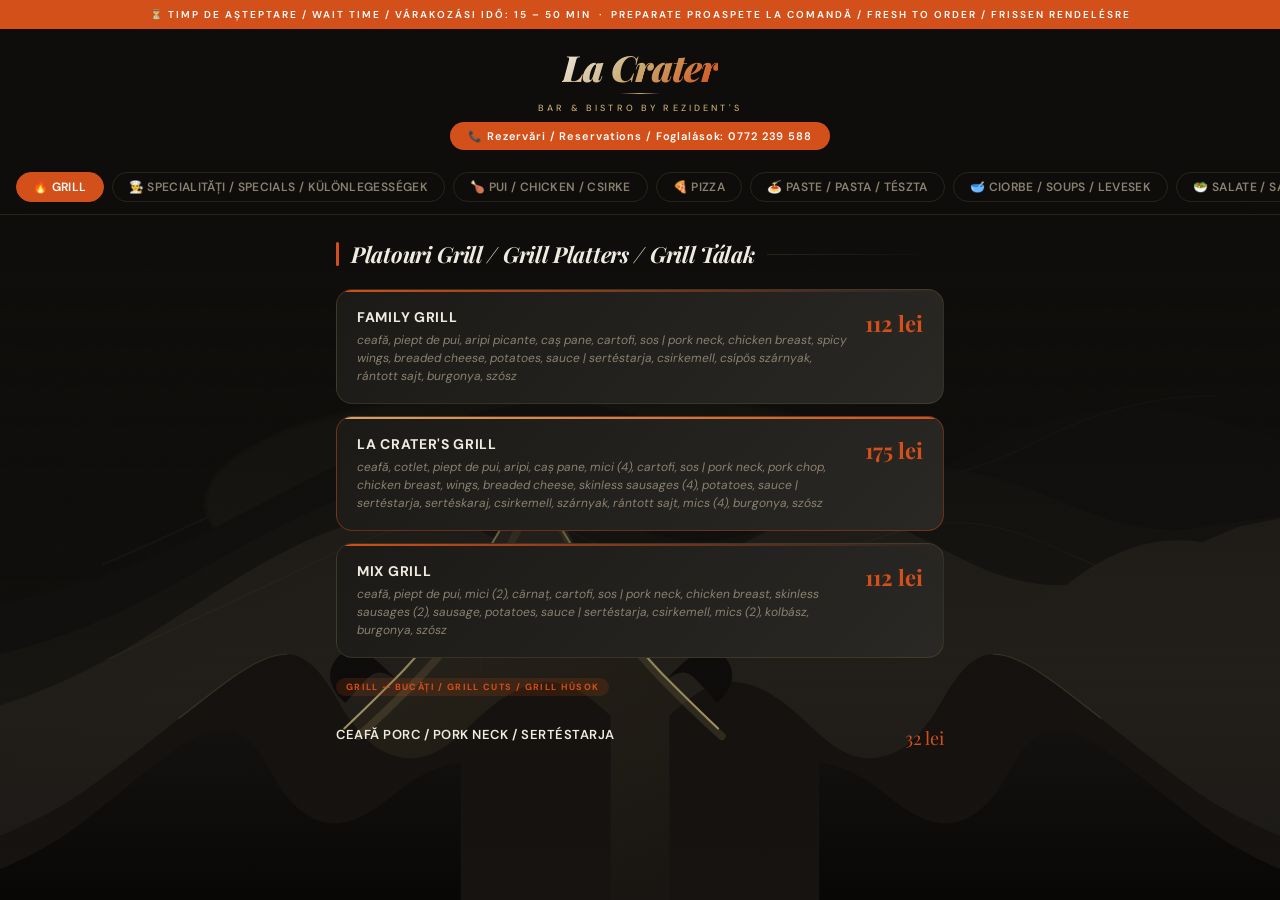
==== commit 05475b4b: "Update index.html" ====
--- a/index.html
+++ b/index.html
@@ -1,4 +1,4 @@
-<!DOCTYPE html>
+<!DOCTYPE html> 
 <html lang="ro">
 <head>
 <meta charset="UTF-8">
@@ -695,7 +695,6 @@
 </style>
 </head>
 <body>
-<!-- ═══ MOUNTAIN BACKGROUND ═══ -->
 <svg class="mountain-bg" viewBox="0 0 1000 700" preserveAspectRatio="xMidYMax meet" xmlns="http://www.w3.org/2000/svg">
   <defs>
     <linearGradient id="sky-fade" x1="0" y1="0" x2="0" y2="1">
@@ -728,11 +727,9 @@
  
   <g clip-path="url(#mtn-clip)">
  
-    <!-- LAYER 6 — sky glow behind peaks, atmospheric depth -->
     <ellipse cx="440" cy="390" rx="280" ry="90" fill="#1E1C17" filter="url(#blur-back)"/>
     <ellipse cx="440" cy="390" rx="180" ry="55" fill="#26221C" filter="url(#blur-back)"/>
  
-    <!-- LAYER 5 — farthest range, barely lighter than sky -->
     <path fill="#121110" d="
       M0,700 L0,468
       C45,460 88,446 128,428
@@ -748,7 +745,6 @@
       C910,314 936,320 966,330
       L1000,340 L1000,700 Z
     "/>
-    <!-- farther peaks accent ridgeline -->
     <path fill="none" stroke="#1E1B17" stroke-width="1.5" d="
       M80,438 C128,418 172,396 220,374 C262,354 298,336 340,318
       C378,302 412,294 448,292 C480,290 510,298 545,312
@@ -756,7 +752,6 @@
       C782,358 810,340 845,326 C878,313 912,306 950,306
     "/>
  
-    <!-- LAYER 4 — distant ridgeline, more visible -->
     <path fill="#191714" d="
       M0,700 L0,508
       C32,500 66,488 100,472
@@ -775,7 +770,6 @@
       L1000,400 L1000,700 Z
     "/>
  
-    <!-- LAYER 3 — mid mountains, more contrast -->
     <path fill="url(#rock-mid)" d="
       M0,700 L0,548
       C26,540 54,528 84,512
@@ -796,7 +790,6 @@
       C920,430 943,418 969,408
       L1000,402 L1000,700 Z
     "/>
-    <!-- mid range ridge detail -->
     <path fill="none" stroke="rgba(180,155,100,0.08)" stroke-width="1" d="
       M84,512 C132,490 180,468 226,446 C268,425 302,410 340,402
       C375,394 406,396 440,410 C472,423 498,440 530,450
@@ -804,7 +797,6 @@
       C742,402 770,404 803,416 C835,428 864,446 900,452
     "/>
  
-    <!-- LAYER 2 — main mountain body -->
     <path fill="url(#rock-mid)" d="
       M0,700 L0,596
       C20,589 44,580 68,568
@@ -833,7 +825,6 @@
       L1000,428 L1000,700 Z
     "/>
  
-    <!-- MAIN PEAK — dramatic V-crater summit -->
     <path fill="url(#rock-peak)" d="
       M170,700 L170,640
       C188,630 205,618 223,605
@@ -859,7 +850,6 @@
       L660,700 Z
     "/>
  
-    <!-- Left rock spur — big secondary mass left of peak -->
     <path fill="#161310" d="
       M0,700 L0,650
       C16,643 34,635 52,624
@@ -882,7 +872,6 @@
       L477,700 Z
     "/>
  
-    <!-- Right rock spur -->
     <path fill="#161310" d="
       M523,700 L523,556
       C532,548 540,541 549,536
@@ -905,7 +894,6 @@
       L1000,700 Z
     "/>
  
-    <!-- Left foreground rock — darkest, closest -->
     <path fill="url(#rock-fore)" d="
       M0,700 L0,676
       C14,670 29,663 45,653
@@ -924,7 +912,6 @@
       L360,700 Z
     "/>
  
-    <!-- Right foreground rock -->
     <path fill="url(#rock-fore)" d="
       M640,700 L640,593
       C652,594 662,598 673,604
@@ -943,7 +930,6 @@
       L1000,700 Z
     "/>
  
-    <!-- Tiny rock teeth on peak flanks — crenellation detail -->
     <path fill="#0E0C0A" d="
       M309,527 C302,520 296,514 290,510 C284,506 278,504 273,505
       C268,506 264,509 261,514 C258,519 257,525 259,531
@@ -956,7 +942,6 @@
       C534,514 528,520 521,527 Z
     "/>
  
-    <!-- RIDGE HIGHLIGHT — the golden lit crest (user's version, enhanced) -->
     <path fill="none" stroke="rgba(211,195,130,0.85)" stroke-width="1.6"
           stroke-linecap="round" stroke-linejoin="round" d="
       M269,566
@@ -977,7 +962,6 @@
       C499,503 509,515 521,527
       C534,540 547,553 561,566
     "/>
-    <!-- Glow halo behind the ridge line — gives depth -->
     <path fill="none" stroke="rgba(200,169,110,0.18)" stroke-width="6"
           stroke-linecap="round" stroke-linejoin="round" d="
       M280,572
@@ -997,14 +981,12 @@
       C534,544 548,558 564,572
     "/>
  
-    <!-- Left flank secondary lit ridge -->
     <path fill="none" stroke="rgba(200,169,110,0.22)" stroke-width="0.9"
           stroke-linecap="round" d="
       M140,558 C153,548 164,539 175,531
       C185,524 193,518 202,514
       C210,510 217,508 224,508
     "/>
-    <!-- Right flank secondary lit ridge -->
     <path fill="none" stroke="rgba(200,169,110,0.22)" stroke-width="0.9"
           stroke-linecap="round" d="
       M776,508 C783,508 790,510 798,514
@@ -1012,7 +994,6 @@
       C836,539 847,548 860,558
     "/>
  
-    <!-- Rock texture lines — fine hatching on the main peak faces -->
     <g stroke="rgba(255,255,255,0.04)" stroke-width="0.5" fill="none">
       <path d="M390,430 C385,445 381,460 378,476 C375,491 374,506 376,520"/>
       <path d="M400,418 C396,433 394,448 394,463 C394,478 396,492 400,505"/>
@@ -1022,12 +1003,11 @@
       <path d="M452,428 C456,443 461,458 467,472 C473,486 480,498 488,508"/>
     </g>
  
-    <!-- SKY FADE -->
     <rect x="0" y="0" width="1000" height="700" fill="url(#sky-fade)"/>
  
   </g>
 </svg>
-<div class="wait-banner">⏳ Timp de așteptare: 15 – 50 min &nbsp;·&nbsp; Preparate proaspete la comandă</div>
+<div class="wait-banner">⏳ Timp de așteptare / Wait time / Várakozási idő: 15 – 50 min &nbsp;·&nbsp; Preparate proaspete la comandă / Fresh to order / Frissen rendelésre</div>
 
 <header>
   <div class="header-top">
@@ -1037,744 +1017,67 @@
       <span class="logo-sub">Bar &amp; Bistro by Rezident's</span>
     </div>
     <br>
-    <a href="tel:0772239588" class="phone-btn">📞 Rezervări: 0772 239 588</a>
+    <a href="tel:0772239588" class="phone-btn">📞 Rezervări / Reservations / Foglalások: 0772 239 588</a>
   </div>
   <nav class="nav-scroll">
     <a href="#grill"        class="nav-pill active">🔥 Grill</a>
-    <a href="#specialitati" class="nav-pill">👨‍🍳 Specialități</a>
-    <a href="#pui"          class="nav-pill">🍗 Pui</a>
+    <a href="#specialitati" class="nav-pill">👨‍🍳 Specialități / Specials / Különlegességek</a>
+    <a href="#pui"          class="nav-pill">🍗 Pui / Chicken / Csirke</a>
     <a href="#pizza"        class="nav-pill">🍕 Pizza</a>
-    <a href="#paste"        class="nav-pill">🍝 Paste</a>
-    <a href="#ciorbe"       class="nav-pill">🥣 Ciorbe</a>
-    <a href="#salate"       class="nav-pill">🥗 Salate</a>
-    <a href="#copii"        class="nav-pill">🧒 Copii</a>
-    <a href="#garnituri"    class="nav-pill">🥔 Garnituri</a>
-    <a href="#desert"       class="nav-pill">🍰 Desert</a>
-    <a href="#bauturi"      class="nav-pill">🍹 Băuturi</a>
+    <a href="#paste"        class="nav-pill">🍝 Paste / Pasta / Tészta</a>
+    <a href="#ciorbe"       class="nav-pill">🥣 Ciorbe / Soups / Levesek</a>
+    <a href="#salate"       class="nav-pill">🥗 Salate / Salads / Saláták</a>
+    <a href="#copii"        class="nav-pill">🧒 Copii / Kids / Gyerekek</a>
+    <a href="#garnituri"    class="nav-pill">🥔 Garnituri / Sides / Köretek</a>
+    <a href="#desert"       class="nav-pill">🍰 Desert / Dessert / Desszert</a>
+    <a href="#bauturi"      class="nav-pill">🍹 Băuturi / Drinks / Italok</a>
   </nav>
 </header>
 
 <main>
 
-  <!-- ══════════════ PLATOURI GRILL ══════════════ -->
   <section id="grill">
     <div class="section-title">
       <div class="section-accent"></div>
-      <h2>Platouri Grill</h2>
+      <h2>Platouri Grill / Grill Platters / Grill Tálak</h2>
       <div class="section-line"></div>
     </div>
     <div class="platter-grid">
       <div class="platter-card">
         <div>
           <div class="platter-name">Family Grill</div>
-          <div class="platter-desc">ceafă, piept de pui, aripi picante, caș pane, cartofi, sos</div>
+          <div class="platter-desc">ceafă, piept de pui, aripi picante, caș pane, cartofi, sos | pork neck, chicken breast, spicy wings, breaded cheese, potatoes, sauce | sertéstarja, csirkemell, csípős szárnyak, rántott sajt, burgonya, szósz</div>
         </div>
         <div class="platter-price">112 lei</div>
       </div>
       <div class="platter-card featured">
         <div>
           <div class="platter-name">La Crater's Grill</div>
-          <div class="platter-desc">ceafă, cotlet, piept de pui, aripi, caș pane, mici (4), cartofi, sos</div>
+          <div class="platter-desc">ceafă, cotlet, piept de pui, aripi, caș pane, mici (4), cartofi, sos | pork neck, pork chop, chicken breast, wings, breaded cheese, skinless sausages (4), potatoes, sauce | sertéstarja, sertéskaraj, csirkemell, szárnyak, rántott sajt, mics (4), burgonya, szósz</div>
         </div>
         <div class="platter-price">175 lei</div>
       </div>
       <div class="platter-card">
         <div>
           <div class="platter-name">Mix Grill</div>
-          <div class="platter-desc">ceafă, piept de pui, mici (2), cârnaț, cartofi, sos</div>
+          <div class="platter-desc">ceafă, piept de pui, mici (2), cârnaț, cartofi, sos | pork neck, chicken breast, skinless sausages (2), sausage, potatoes, sauce | sertéstarja, csirkemell, mics (2), kolbász, burgonya, szósz</div>
         </div>
         <div class="platter-price">112 lei</div>
       </div>
     </div>
 
     <div style="margin-top:16px;">
-      <div class="cat-badge">Grill — bucăți</div>
+      <div class="cat-badge">Grill — bucăți / Grill cuts / Grill húsok</div>
       <div class="menu-list">
-        <div class="menu-item"><div><div class="menu-item-name">Ceafă porc</div></div><div class="menu-item-price">32 lei</div></div>
-        <div class="menu-item"><div><div class="menu-item-name">Cotlet porc</div></div><div class="menu-item-price">32 lei</div></div>
-        <div class="menu-item"><div><div class="menu-item-name">Piept de pui</div></div><div class="menu-item-price">32 lei</div></div>
-        <div class="menu-item"><div><div class="menu-item-name">Mititei (4 mici + cartofi pai + muștar + pâine)</div></div><div class="menu-item-price">35 lei</div></div>
-        <div class="menu-item"><div><div class="menu-item-name">Pulpă dezosată</div></div><div class="menu-item-price">30 lei</div></div>
-      </div>
-    </div>
-  </section>
-
-  <!-- ══════════════ SPECIALITATEA BUCĂTARULUI ══════════════ -->
-  <section id="specialitati">
-    <div class="chef-panel">
-      <div class="chef-header">
-        <span class="chef-header-icon">👨‍🍳</span>
-        <h2>Specialitatea Bucătarului</h2>
-      </div>
-      <div class="chef-items">
-        <div class="chef-item">
+        <div class="menu-item">
           <div>
-            <div class="chef-item-name">Ceafă Țigănească</div>
-            <div class="chef-item-desc">ceafă de porc, condimente, ou, slănină, ceapă, ardei, sos tomate, usturoi</div>
+            <div class="menu-item-name">Ceafă porc / Pork neck / Sertéstarja</div>
           </div>
-          <div class="chef-item-price">44 lei</div>
-        </div>
-        <div class="chef-item">
-          <div>
-            <div class="chef-item-name">Ceafă cu usturoi și vin alb</div>
-          </div>
-          <div class="chef-item-price">40 lei</div>
-        </div>
-        <div class="chef-item">
-          <div>
-            <div class="chef-item-name">Șnițel La Crater</div>
-            <div class="chef-item-desc">șnițel de pui, ceapă, ardei, sos, roșii, bacon, cheddar, parmezan, cartofi aurii</div>
-          </div>
-          <div class="chef-item-price">58 lei</div>
-        </div>
-        <div class="chef-item">
-          <div>
-            <div class="chef-item-name">Ciolan cu fasole și ceapă</div>
-            <div class="chef-item-desc">ciolan de porc, fasole, ceapă, ardei, sos de roșii, condiment, ceapă murată</div>
-          </div>
-          <div class="chef-item-price">59 lei</div>
-        </div>
-        <div class="chef-item">
-          <div>
-            <div class="chef-item-name">Scăricică cu sos BBQ</div>
-            <div class="chef-item-desc">scăricică de porc, sos barbeque, condimente</div>
-          </div>
-          <div class="chef-item-price">50 lei</div>
-        </div>
-        <div class="chef-item">
-          <div>
-            <div class="chef-item-name">Burger House La Crater</div>
-            <div class="chef-item-desc">pastilă vită/porc, chiflă burger, sos, roșii, ceapă, castraveți murați,salata iceberg, sos cheddar, cartofi pai</div>
-          </div>
-          <div class="chef-item-price">47 lei</div>
+          <div class="menu-item-price">32 lei</div>
         </div>
       </div>
     </div>
   </section>
-
-  <!-- ══════════════ PREPARATE PUI ══════════════ -->
-  <section id="pui">
-    <div class="section-title">
-      <div class="section-accent"></div>
-      <h2>Preparate Pui</h2>
-      <div class="section-line"></div>
-    </div>
-    <div class="menu-list">
-      <div class="menu-item">
-        <div>
-          <div class="menu-item-name">Șnițel pui</div>
-          <div class="menu-item-desc">piept de pui, condiment, făină, ou, pesmet</div>
-        </div>
-        <div class="menu-item-price">38 lei</div>
-      </div>
-      <div class="menu-item">
-        <div>
-          <div class="menu-item-name">Crispy Piept</div>
-          <div class="menu-item-desc">piept de pui, condiment, făină, ou, fulgi</div>
-        </div>
-        <div class="menu-item-price">36 lei</div>
-      </div>
-      <div class="menu-item">
-        <div>
-          <div class="menu-item-name">Escalop</div>
-          <div class="menu-item-desc">piept de pui, condimente, usturoi, ciuperci, smântână de gătit</div>
-        </div>
-        <div class="menu-item-price">42 lei</div>
-      </div>
-      <div class="menu-item">
-        <div>
-          <div class="menu-item-name">Aripi picante</div>
-          <div class="menu-item-desc">aripioare, chilli, condimente, bbq</div>
-        </div>
-        <div class="menu-item-price">29 lei</div>
-      </div>
-    </div>
-  </section>
-
-  <!-- ══════════════ PIZZA ══════════════ -->
-  <section id="pizza">
-    <div class="section-title">
-      <div class="section-accent"></div>
-      <h2>Pizza</h2>
-      <div class="section-line"></div>
-    </div>
-    <div class="pizza-grid">
-      <div class="pizza-card">
-        <div class="pizza-card-name">Margherita</div>
-        <div class="pizza-card-desc">blat pizza,sos pomodoro, mozzarella</div>
-        <div class="pizza-card-price">30 lei</div>
-      </div>
-       <div class="pizza-card">
-        <div class="pizza-card-name">Crudo</div>
-        <div class="pizza-card-desc">blat pizza,sos pomodoro,prosciutto crudo, rucola, mozzarella, otet balsamic</div>
-        <div class="pizza-card-price">37 lei</div>
-      </div>
-      <div class="pizza-card">
-        <div class="pizza-card-name">Prosciutto Cotto</div>
-        <div class="pizza-card-desc">blat pizza,sos pomodoro, șuncă, mozzarella</div>
-        <div class="pizza-card-price">36 lei</div>
-      </div>
-      <div class="pizza-card">
-        <div class="pizza-card-name">Prosciutto Cotto &amp; Funghi</div>
-        <div class="pizza-card-desc">blat pizza,sos pomodoro, șuncă, ciuperci, mozzarella</div>
-        <div class="pizza-card-price">37 lei</div>
-      </div>
-      <div class="pizza-card">
-        <div class="pizza-card-name">Salami</div>
-        <div class="pizza-card-desc">blat pizza,sos pomodoro, salam, mozzarella</div>
-        <div class="pizza-card-price">35 lei</div>
-      </div>
-      <div class="pizza-card">
-        <div class="pizza-card-name">Kinder</div>
-        <div class="pizza-card-desc">blat pizza.sos pomodoro, șuncă, porumb, mozzarella</div>
-        <div class="pizza-card-price">35 lei</div>
-      </div>
-      <div class="pizza-card">
-        <div class="pizza-card-name">Quatro Stagioni</div>
-        <div class="pizza-card-desc">blat pizza,sos pomodoro, șuncă, ciuperci, porumb, măsline, mozzarella</div>
-        <div class="pizza-card-price">40 lei</div>
-      </div>
-      <div class="pizza-card">
-        <div class="pizza-card-name">Diavola</div>
-        <div class="pizza-card-desc">blat pizza,sos pomodoro, salam picant, mozzarella</div>
-        <div class="pizza-card-price">35 lei</div>
-      </div>
-      <div class="pizza-card">
-        <div class="pizza-card-name">Carbonara</div>
-        <div class="pizza-card-desc">blat pizza,sos pomodoro, bacon, mozzarella, gălbenuș de ou, parmezan, smântână de gatit</div>
-        <div class="pizza-card-price">37 lei</div>
-      </div>
-      <div class="pizza-card">
-        <div class="pizza-card-name">Mortadella e Burrata</div>
-        <div class="pizza-card-desc">blat pizza,sos pomodoro, mortadella, pesto, roșii cherry, burrata</div>
-        <div class="pizza-card-price">37 lei</div>
-      </div>
-      <div class="pizza-card">
-        <div class="pizza-card-name">Diavola con Gorgonzola</div>
-        <div class="pizza-card-desc">blat pizza,sos pomodoro, salam picant, gorgonzola, mozzarella</div>
-        <div class="pizza-card-price">39 lei</div>
-      </div>
-      <div class="pizza-card">
-        <div class="pizza-card-name">Capriciosa</div>
-        <div class="pizza-card-desc">blat pizza,sos pomodoro, șuncă, cârnaț, ciuperci, măsline, anghinare, mozzarella</div>
-        <div class="pizza-card-price">35 lei</div>
-      </div>
-      <div class="pizza-card">
-        <div class="pizza-card-name">Americana</div>
-        <div class="pizza-card-desc">blat pizza,sos pomodoro, șuncă, cârnaț, porumb, cartofi prăjiți, mozzarella</div>
-        <div class="pizza-card-price">41 lei</div>
-      </div>
-      <div class="pizza-card">
-        <div class="pizza-card-name">Rustica</div>
-        <div class="pizza-card-desc">blat pizza,sos pomodoro, bacon, cârnaț, ceapă roșie, gogosari, telemea, mozzarella</div>
-        <div class="pizza-card-price">41 lei</div>
-      </div>
-      <div class="pizza-card">
-        <div class="pizza-card-name">Quatro Formagi</div>
-        <div class="pizza-card-desc">blat pizza,sos pomodoro, gorgonzola, cașcaval afumat, parmezan, mozzarella</div>
-        <div class="pizza-card-price">41 lei</div>
-      </div>
-      <div class="pizza-card special">
-        <div class="pizza-card-name">⭐ La Crater (Specială)</div>
-        <div class="pizza-card-desc">blat pizza,sos pomodoro, șuncă, bacon, salam, ciuperci, măsline, porumb, gogosari, ou, cremă de brânză, mozzarella</div>
-        <div class="pizza-card-price">48 lei</div>
-      </div>
-    </div>
-  </section>
-
-  <!-- ══════════════ PASTE ══════════════ -->
-  <section id="paste">
-    <div class="section-title">
-      <div class="section-accent"></div>
-      <h2>Paste</h2>
-      <div class="section-line"></div>
-    </div>
-    <div class="paste-list">
-      <div class="paste-item">
-        <div>
-          <div class="paste-item-name">Carbonara 300 gr</div>
-          <div class="paste-item-desc">paste, bacon, smântână de gătit, parmezan, condimente</div>
-        </div>
-        <div class="paste-item-price">33 lei</div>
-      </div>
-      <div class="paste-item">
-        <div>
-          <div class="paste-item-name">Pollo 300 gr</div>
-          <div class="paste-item-desc">paste, piept de pui, smântână de gătit, roșii, parmezan</div>
-        </div>
-        <div class="paste-item-price">35 lei</div>
-      </div>
-      <div class="paste-item">
-        <div>
-          <div class="paste-item-name">Prosciutto 300 gr</div>
-          <div class="paste-item-desc">paste, șuncă, smântână de gătit, parmezan</div>
-        </div>
-        <div class="paste-item-price">33 lei</div>
-      </div>
-      <div class="paste-item">
-        <div>
-          <div class="paste-item-name">Prosciutto e Funghi 300 gr</div>
-          <div class="paste-item-desc">paste, șuncă, smântână de gătit, ciuperci, parmezan</div>
-        </div>
-        <div class="paste-item-price">35 lei</div>
-      </div>
-      <div class="paste-item">
-        <div>
-          <div class="paste-item-name">Quatro Formagi 300 gr</div>
-          <div class="paste-item-desc">paste, smântână de gătit, 4 feluri de brânză</div>
-        </div>
-        <div class="paste-item-price">35 lei</div>
-      </div>
-      <div class="paste-item">
-        <div>
-          <div class="paste-item-name">Arrabiata 300 gr</div>
-          <div class="paste-item-desc">paste, ulei de măsline, ardei iute, usturoi, pastă de roșii</div>
-        </div>
-        <div class="paste-item-price">33 lei</div>
-      </div>
-      <div class="paste-item">
-        <div>
-          <div class="paste-item-name">Tagliatele cu creveți</div>
-          <div class="paste-item-desc">creveți, ceapă, ardei, vin alb, usturoi, sos, roșii, lămâie</div>
-        </div>
-        <div class="paste-item-price">55 lei</div>
-      </div>
-    </div>
-  </section>
-
-  <!-- ══════════════ CIORBE ══════════════ -->
-  <section id="ciorbe">
-    <div class="section-title">
-      <div class="section-accent"></div>
-      <h2>Ciorbe</h2>
-      <div class="section-line"></div>
-    </div>
-    <div class="menu-list">
-      <div class="menu-item">
-        <div>
-          <div class="menu-item-name">Ciorbă de burtă 400 gr</div>
-          <div class="menu-item-desc">burtă de vită, morcov, piper boabe, usturoi, smântână</div>
-        </div>
-        <div class="menu-item-price">27 lei</div>
-      </div>
-      <div class="menu-item">
-        <div>
-          <div class="menu-item-name">Ciorbă rădăuțeană de pui 400 gr</div>
-          <div class="menu-item-desc">piept de pui, morcov, piper boabe, usturoi, smântână</div>
-        </div>
-        <div class="menu-item-price">27 lei</div>
-      </div>
-    </div>
-    <div style="margin-top:12px;">
-      <div class="cat-badge">Extra la ciorbă</div>
-      <div class="sides-grid">
-        <div class="side-item"><div class="side-item-name">Ardei iute</div><div class="side-item-price">2 lei</div></div>
-        <div class="side-item"><div class="side-item-name">Smântână</div><div class="side-item-price">5 lei</div></div>
-        <div class="side-item"><div class="side-item-name">Pâine</div><div class="side-item-price">2 lei</div></div>
-      </div>
-    </div>
-  </section>
-
-  <!-- ══════════════ SALATE ══════════════ -->
-  <section id="salate">
-    <div class="section-title">
-      <div class="section-accent"></div>
-      <h2>Salate Vară</h2>
-      <div class="section-line"></div>
-    </div>
-    <div class="salate-grid">
-      <div class="salata-card">
-        <div>
-          <div class="menu-item-name">La Crater 350 gr</div>
-          <div class="menu-item-desc">mix salată, piept de pui, ou fiert, feta, roșii, măsline, castraveți, morcov, dressing, pâine prăjită</div>
-        </div>
-        <div class="menu-item-price">34 lei</div>
-      </div>
-      <div class="salata-card">
-        <div>
-          <div class="menu-item-name">Prosciutto Crudo 350 gr</div>
-          <div class="menu-item-desc">mix salată, prosciutto crudo, cremă de brânză, roșii, măsline, morcov, parmezan, sos, pâine prăjită</div>
-        </div>
-        <div class="menu-item-price">34 lei</div>
-      </div>
-      <div class="salata-card">
-        <div>
-          <div class="menu-item-name">Cezar 350 gr</div>
-          <div class="menu-item-desc">mix salată, piept de pui, bacon, ou, parmezan, sos cezar, roșii cherry, pâine prăjită</div>
-        </div>
-        <div class="menu-item-price">34 lei</div>
-      </div>
-      <div class="salata-card">
-        <div>
-          <div class="menu-item-name">Grecească 350 gr</div>
-          <div class="menu-item-desc">mix salată, roșii, castraveți, ceapă, ardei, măsline, brânză feta, sos grecesc</div>
-        </div>
-        <div class="menu-item-price">34 lei</div>
-      </div>
-      <div class="salata-card">
-        <div>
-          <div class="menu-item-name">Bon Ton 350 gr</div>
-          <div class="menu-item-desc">mix salată, ton, măsline, porumb, roșii, ceapă, brânză feta</div>
-        </div>
-        <div class="menu-item-price">34 lei</div>
-      </div>
-      <div class="salata-card">
-        <div>
-          <div class="menu-item-name">Primavera 350 gr</div>
-          <div class="menu-item-desc">mix salată, roșii, castraveți, ceapă, brânză feta, sos rémoulade</div>
-        </div>
-        <div class="menu-item-price">34 lei</div>
-      </div>
-    </div>
-    <div style="margin-top:16px;">
-      <div class="cat-badge">Salate simple</div>
-      <div class="sides-grid">
-        <div class="side-item"><div class="side-item-name">Salată de varză</div><div class="side-item-price">8 lei</div></div>
-        <div class="side-item"><div class="side-item-name">Salată de roșii</div><div class="side-item-price">8 lei</div></div>
-        <div class="side-item"><div class="side-item-name">Salată de castraveți</div><div class="side-item-price">8 lei</div></div>
-        <div class="side-item"><div class="side-item-name">Salată asortată / cruditați</div><div class="side-item-price">8 lei</div></div>
-        <div class="side-item"><div class="side-item-name">Salată de ceapă roșie</div><div class="side-item-price">8 lei</div></div>
-        <div class="side-item"><div class="side-item-name">Salată de murături</div><div class="side-item-price">8 lei</div></div>
-      </div>
-    </div>
-  </section>
-
-  <!-- ══════════════ MENIU COPII ══════════════ -->
-  <section id="copii">
-    <div class="section-title">
-      <div class="section-accent"></div>
-      <h2>Meniu Copii</h2>
-      <div class="section-line"></div>
-    </div>
-    <div class="copii-grid">
-      <div class="copii-card">
-        <div class="copii-icon">🧀</div>
-        <div class="copii-name">Tom &amp; Jerry</div>
-        <div class="copii-desc">cașcaval pane, cartofi pai, sos</div>
-        <div class="copii-price">29 lei</div>
-      </div>
-      <div class="copii-card">
-        <div class="copii-icon">🍗</div>
-        <div class="copii-name">Lion King</div>
-        <div class="copii-desc">crispy pui, cartofi pai, sos</div>
-        <div class="copii-price">29 lei</div>
-      </div>
-      <div class="copii-card">
-        <div class="copii-icon">🍔</div>
-        <div class="copii-name">Cow Boy</div>
-        <div class="copii-desc">mini burger, cartofi pai, sos</div>
-        <div class="copii-price">29 lei</div>
-      </div>
-    </div>
-  </section>
-
-  <!-- ══════════════ GARNITURI ══════════════ -->
-  <section id="garnituri">
-    <div class="section-title">
-      <div class="section-accent"></div>
-      <h2>Garnituri</h2>
-      <div class="section-line"></div>
-    </div>
-    <div class="sides-grid">
-      <div class="side-item"><div class="side-item-name">Cartofi prăjiți 200 gr</div><div class="side-item-price">12 lei</div></div>
-      <div class="side-item"><div class="side-item-name">Cartofi aurii 200 gr</div><div class="side-item-price">12 lei</div></div>
-      <div class="side-item"><div class="side-item-name">Cartofi cu rozmarin &amp; usturoi</div><div class="side-item-price">15 lei</div></div>
-      <div class="side-item"><div class="side-item-name">Cartofi wedges 200 gr</div><div class="side-item-price">12 lei</div></div>
-      <div class="side-item"><div class="side-item-name">Cartofi piure 200 gr</div><div class="side-item-price">12 lei</div></div>
-      <div class="side-item"><div class="side-item-name">Ciuperci sote 200 gr</div><div class="side-item-price">15 lei</div></div>
-    </div>
-  </section>
-
-  <!-- ══════════════ DESERT ══════════════ -->
-  <section id="desert">
-    <div class="section-title">
-      <div class="section-accent"></div>
-      <h2>Desert</h2>
-      <div class="section-line"></div>
-    </div>
-    <div class="desert-grid">
-      <div class="desert-card">
-        <div class="desert-icon">🍩</div>
-        <div class="desert-name">Papanași</div>
-        <div class="desert-price">28 lei</div>
-      </div>
-      <div class="desert-card">
-        <div class="desert-icon">🍫</div>
-        <div class="desert-name">Lava Cake</div>
-        <div class="desert-price">32 lei</div>
-      </div>
-      <div class="desert-card">
-        <div class="desert-icon">🥞</div>
-        <div class="desert-name">Clătite cu Nutella</div>
-        <div class="desert-price">21 lei</div>
-      </div>
-      <div class="desert-card">
-        <div class="desert-icon">🍓</div>
-        <div class="desert-name">Clătite cu Gem</div>
-        <div class="desert-price">21 lei</div>
-      </div>
-      <div class="desert-card" style="grid-column:span 2">
-        <div class="desert-icon">🍰</div>
-        <div class="desert-name">Cheese Cake</div>
-        <div class="desert-price">28 lei</div>
-      </div>
-    </div>
-  </section>
-
-  <!-- ══════════════ BĂUTURI ══════════════ -->
-  <section id="bauturi">
-    <div class="section-title">
-      <div class="section-accent"></div>
-      <h2>Băuturi</h2>
-      <div class="section-line"></div>
-    </div>
-
-    <!-- RĂCORITOARE -->
-    <div class="drinks-section">
-      <div class="drinks-subtitle">🥤 Răcoritoare</div>
-      <div class="drink-row"><div class="drink-name">Coca Cola 500 ml</div><div class="drink-price">11 lei</div></div>
-      <div class="drink-row"><div class="drink-name">Coca Cola / Fanta / Sprite 250 ml</div><div class="drink-price">11 lei</div></div>
-      <div class="drink-row"><div class="drink-name">Fuze Tea diverse arome 250 ml</div><div class="drink-price">11 lei</div></div>
-      <div class="drink-row"><div class="drink-name">Cappy diverse arome 250 ml</div><div class="drink-price">11 lei</div></div>
-      <div class="drink-row"><div class="drink-name">Schweppes diverse arome 250 ml</div><div class="drink-price">11 lei</div></div>
-      <div class="drink-row"><div class="drink-name">Energizant Red Bull 250 ml</div><div class="drink-price">15 lei</div></div>
-      <div class="drink-row"><div class="drink-name">Limonadă 500 ml</div><div class="drink-price">18 lei</div></div>
-      <div class="drink-row"><div class="drink-name">Limonadă frozen diverse arome 500 ml</div><div class="drink-price">20 lei</div></div>
-      <div class="drink-row"><div class="drink-name">Apă minerală / plată 330 ml</div><div class="drink-price">8 lei</div></div>
-      <div class="drink-row"><div class="drink-name">Apă minerală / plată 750 ml</div><div class="drink-price">16 lei</div></div>
-    </div>
-
-    <!-- CAFEA -->
-    <div class="drinks-section">
-      <div class="drinks-subtitle">☕ Cafea</div>
-      <div class="drink-row"><div class="drink-name">Espresso 40 ml</div><div class="drink-price">9 lei</div></div>
-      <div class="drink-row"><div class="drink-name">Ristretto 20 ml</div><div class="drink-price">9 lei</div></div>
-      <div class="drink-row"><div class="drink-name">Latte Macchiato 160 ml</div><div class="drink-price">16 lei</div></div>
-      <div class="drink-row"><div class="drink-name">Espresso Macchiato 50 ml</div><div class="drink-price">12 lei</div></div>
-      <div class="drink-row"><div class="drink-name">Cappuccino 160 ml</div><div class="drink-price">18 lei</div></div>
-      <div class="drink-row"><div class="drink-name">Hot Chocolate 160 ml</div><div class="drink-price">18 lei</div></div>
-      <div class="drink-row"><div class="drink-name">Frappé 160 ml</div><div class="drink-price">18 lei</div></div>
-    </div>
-
-    <!-- BERE -->
-    <div class="drinks-section">
-      <div class="drinks-subtitle">🍺 Bere</div>
-      <div class="drink-row"><div class="drink-name">Heineken ST 330 ml</div><div class="drink-price">12 lei</div></div>
-      <div class="drink-row"><div class="drink-name">Ciuc Premium 330 ml</div><div class="drink-price">—</div></div>
-      <div class="drink-row"><div class="drink-name">Ursus 300 ml</div><div class="drink-price">10 lei</div></div>
-      <div class="drink-row"><div class="drink-name">Birra Moretti 330 ml</div><div class="drink-price">10 lei</div></div>
-      <div class="drink-row"><div class="drink-name">Corona Extra 375 ml</div><div class="drink-price">15 lei</div></div>
-      <div class="drink-row"><div class="drink-name">Ciuc Radler 330 ml</div><div class="drink-price">—</div></div>
-      <div class="drink-row"><div class="drink-name">Heineken F/A 330 ml</div><div class="drink-price">12 lei</div></div>
-      <div class="drink-row"><div class="drink-name">Bere draft / Halbă 400 ml</div><div class="drink-price">12 lei</div></div>
-    </div>
-
-    <!-- BĂUTURI ALCOOLICE -->
-    <div class="drinks-section">
-      <div class="drinks-subtitle">🥃 Băuturi alcoolice</div>
-      <div class="drink-row"><div class="drink-name">Chivas Regal 50 ml</div><div class="drink-price">24 lei</div></div>
-      <div class="drink-row"><div class="drink-name">Jack Daniel's 50 ml</div><div class="drink-price">18 lei</div></div>
-      <div class="drink-row"><div class="drink-name">J&amp;B 50 ml</div><div class="drink-price">15 lei</div></div>
-      <div class="drink-row"><div class="drink-name">Ballantine's 50 ml</div><div class="drink-price">15 lei</div></div>
-      <div class="drink-row"><div class="drink-name">Absolut Vodka 50 ml</div><div class="drink-price">13 lei</div></div>
-      <div class="drink-row"><div class="drink-name">Alexandrion Cognac 50 ml</div><div class="drink-price">12 lei</div></div>
-      <div class="drink-row"><div class="drink-name">Vinars Jidvei 50 ml</div><div class="drink-price">17 lei</div></div>
-      <div class="drink-row"><div class="drink-name">Sheridans 50 ml</div><div class="drink-price">15 lei</div></div>
-      <div class="drink-row"><div class="drink-name">Aperol 50 ml</div><div class="drink-price">10 lei</div></div>
-      <div class="drink-row"><div class="drink-name">Tequila 50 ml</div><div class="drink-price">12 lei</div></div>
-    </div>
-
-    <!-- COCKTAIL BAR -->
-    <div class="drinks-section">
-      <div class="drinks-subtitle">🍹 Cocktail Bar</div>
-      <div class="cocktail-grid">
-        <div class="cocktail-card">
-          <div class="cocktail-name">Sex on the Beach</div>
-          <div class="cocktail-desc">vodcă, lichior, suc portocale, suc ananas, sirop portocală — 330 ml</div>
-          <div class="cocktail-price">25 lei</div>
-        </div>
-        <div class="cocktail-card">
-          <div class="cocktail-name">Mojito</div>
-          <div class="cocktail-desc">rom alb, suc lămâie, mentă, lime — 330 ml</div>
-          <div class="cocktail-price">25 lei</div>
-        </div>
-        <div class="cocktail-card">
-          <div class="cocktail-name">Cuba Libre</div>
-          <div class="cocktail-desc">rom alb, cola, lime — 330 ml</div>
-          <div class="cocktail-price">25 lei</div>
-        </div>
-        <div class="cocktail-card">
-          <div class="cocktail-name">Aperol Spritz</div>
-          <div class="cocktail-desc">aperol, spumant, apă minerală, portocală — 330 ml</div>
-          <div class="cocktail-price">25 lei</div>
-        </div>
-        <div class="cocktail-card">
-          <div class="cocktail-name">Hugo</div>
-          <div class="cocktail-desc">spumant, sirop soc, lime, apă minerală, mentă — 330 ml</div>
-          <div class="cocktail-price">25 lei</div>
-        </div>
-        <div class="cocktail-card">
-          <div class="cocktail-name">Gin Tonic</div>
-          <div class="cocktail-desc">gin, suc tonic, lime — 330 ml</div>
-          <div class="cocktail-price">25 lei</div>
-        </div>
-        <div class="cocktail-card">
-          <div class="non-alc-badge">Non-alcoolic</div>
-          <div class="cocktail-name">Green Apple</div>
-          <div class="cocktail-desc">suc mere, suc lămâie, blue curaçao, lime, mentă — 330 ml</div>
-          <div class="cocktail-price">25 lei</div>
-        </div>
-        <div class="cocktail-card">
-          <div class="non-alc-badge">Non-alcoolic</div>
-          <div class="cocktail-name">Nada Colada</div>
-          <div class="cocktail-desc">piure cocos, suc ananas, ananas — 330 ml</div>
-          <div class="cocktail-price">25 lei</div>
-        </div>
-        <div class="cocktail-card" style="grid-column:span 2">
-          <div class="non-alc-badge">Non-alcoolic</div>
-          <div class="cocktail-name">Virgin Mojito</div>
-          <div class="cocktail-desc">suc lămâie, lime, mentă — 330 ml</div>
-          <div class="cocktail-price">25 lei</div>
-        </div>
-      </div>
-    </div>
-
-    <!-- VINURI -->
-    <div class="drinks-section">
-      <div class="drinks-subtitle">🍷 Vinuri</div>
-
-      <div class="wine-winery">
-        <div class="wine-winery-header">Crama Purcari</div>
-        <div class="wine-row"><div class="wine-name">Nocturne Rară Neagră 0,75 sec</div><div class="wine-price">95 lei</div></div>
-        <div class="wine-row"><div class="wine-name">Nocturne Roze de Purcari 0,75 sec</div><div class="wine-price">95 lei</div></div>
-        <div class="wine-row"><div class="wine-name">Nocturne Sauvignon Blanc 0,75 sec</div><div class="wine-price">95 lei</div></div>
-      </div>
-
-      <div class="wine-winery">
-        <div class="wine-winery-header">Crama Jidvei</div>
-        <div class="wine-row"><div class="wine-name">Iluziv Roze 0,75</div><div class="wine-price">70 lei</div></div>
-        <div class="wine-row"><div class="wine-name">Iluziv Sauvignon Blanc 0,75</div><div class="wine-price">70 lei</div></div>
-        <div class="wine-row"><div class="wine-name">Grigorescu Pinot Noir DS</div><div class="wine-price">50 lei</div></div>
-        <div class="wine-row"><div class="wine-name">Grigorescu Roze DS</div><div class="wine-price">50 lei</div></div>
-        <div class="wine-row"><div class="wine-name">Grigorescu Dry Muscat DS</div><div class="wine-price">50 lei</div></div>
-      </div>
-
-      <div class="wine-winery">
-        <div class="wine-winery-header">Crama Recaș</div>
-        <div class="wine-row"><div class="wine-name">Selene Cabernet Sauvignon 0,75 sec</div><div class="wine-price">160 lei</div></div>
-        <div class="wine-row"><div class="wine-name">Sole Roze 0,75</div><div class="wine-price">140 lei</div></div>
-        <div class="wine-row"><div class="wine-name">Sole Chardonnay Barrique 0,75</div><div class="wine-price">140 lei</div></div>
-        <div class="wine-row"><div class="wine-name">Implicit Fetească Neagră 0,75</div><div class="wine-price">90 lei</div></div>
-        <div class="wine-row"><div class="wine-name">Implicit Roze 0,75</div><div class="wine-price">90 lei</div></div>
-        <div class="wine-row"><div class="wine-name">Implicit Sauvignon Blanc 0,75</div><div class="wine-price">90 lei</div></div>
-      </div>
-    </div>
-
-  </section>
-
-  <!-- ══════════════ PRODUSE EXTRA ══════════════ -->
-  <section id="extras">
-    <div class="section-title">
-      <div class="section-accent"></div>
-      <h2>Produse Extra</h2>
-      <div class="section-line"></div>
-    </div>
-    <div class="extras-grid">
-      <div class="extra-chip"><div class="extra-chip-name">Salam dulce</div><div class="extra-chip-qty">50 gr</div><div class="extra-chip-price">6 lei</div></div>
-      <div class="extra-chip"><div class="extra-chip-name">Salam picant</div><div class="extra-chip-qty">50 gr</div><div class="extra-chip-price">6 lei</div></div>
-      <div class="extra-chip"><div class="extra-chip-name">Șuncă</div><div class="extra-chip-qty">50 gr</div><div class="extra-chip-price">6 lei</div></div>
-      <div class="extra-chip"><div class="extra-chip-name">Bacon</div><div class="extra-chip-qty">50 gr</div><div class="extra-chip-price">6 lei</div></div>
-      <div class="extra-chip"><div class="extra-chip-name">Prosciutto Crudo</div><div class="extra-chip-qty">50 gr</div><div class="extra-chip-price">7 lei</div></div>
-      <div class="extra-chip"><div class="extra-chip-name">Porumb</div><div class="extra-chip-qty">50 gr</div><div class="extra-chip-price">4 lei</div></div>
-      <div class="extra-chip"><div class="extra-chip-name">Ciuperci</div><div class="extra-chip-qty">50 gr</div><div class="extra-chip-price">5 lei</div></div>
-      <div class="extra-chip"><div class="extra-chip-name">Cașcaval</div><div class="extra-chip-qty"></div><div class="extra-chip-price">5 lei</div></div>
-      <div class="extra-chip"><div class="extra-chip-name">Feta</div><div class="extra-chip-qty">50 gr</div><div class="extra-chip-price">5 lei</div></div>
-      <div class="extra-chip"><div class="extra-chip-name">Cremă de brânză</div><div class="extra-chip-qty">50 gr</div><div class="extra-chip-price">5 lei</div></div>
-      <div class="extra-chip"><div class="extra-chip-name">Mozzarella</div><div class="extra-chip-qty">50 gr</div><div class="extra-chip-price">5 lei</div></div>
-      <div class="extra-chip"><div class="extra-chip-name">Ou</div><div class="extra-chip-qty">1 buc</div><div class="extra-chip-price">4 lei</div></div>
-      <div class="extra-chip"><div class="extra-chip-name">Ambalaj pizza</div><div class="extra-chip-qty"></div><div class="extra-chip-price">2 lei</div></div>
-      <div class="extra-chip"><div class="extra-chip-name">Ambalaj fel principal / supă</div><div class="extra-chip-qty"></div><div class="extra-chip-price">2 lei</div></div>
-    </div>
-  </section>
-
 </main>
-
-<footer>
-  <div class="footer-logo">La Crater</div>
-  <div style="font-size:10px; color:var(--text-dim); letter-spacing:0.15em; text-transform:uppercase; margin-bottom:16px;">Bar &amp; Bistro by Rezident's</div>
-
-  <div class="allergen-box">
-    <div class="allergen-title">Lista Alergeni — Regulament UE 1169/2011</div>
-    <div class="allergen-text">
-      1. Cereale care conțin gluten (grâu, secară, orz, ovăz, grâu spelt, grâu mare) și produse derivate<br>
-      2. Crustacee și produse derivate<br>
-      3. Ouă și produse derivate<br>
-      4. Pește și produse derivate<br>
-      5. Arahide și produse derivate<br>
-      6. Soia și produse derivate<br>
-      7. Lapte și produse derivate (inclusiv lactoză)<br>
-      8. Fructe cu coajă  (migdale, alune de pădure,fistic, nuci macadamia, nuci) și produse derivate<br>
-      9. Țelină și produse derivate<br>
-      10. Muștar și produse derivate<br>
-      11. Semințe de susan și produse derivate<br>
-      12. Dioxid de sulf și sulfiți în concentrații de peste 10 mg/kg sau 10 mg/litru, exprimate în SO2<br>
-      13. Lupin și produse derivate<br>
-      14. Moluște și produse derivate
-    </div>
-  </div>
-
-  <div class="footer-thanks">Vă mulțumim pentru alegerea făcută!</div>
-</footer>
-
-<script>
-  const header = document.querySelector('header');
-  const banner = document.querySelector('.wait-banner');
-  const navPills = document.querySelectorAll('.nav-pill');
-  const sections = document.querySelectorAll('section[id]');
-
-  // Funcție pentru calculul spațiului ocupat de header + banner
-  const getOffset = () => (banner?.offsetHeight || 0) + (header?.offsetHeight || 0) + 8;
-
-  // 1. Click Interceptat - Scroll precis
-  navPills.forEach(pill => {
-    pill.addEventListener('click', (e) => {
-      const targetId = pill.getAttribute('href');
-      if (!targetId.startsWith('#')) return;
-      
-      e.preventDefault();
-      const targetSection = document.querySelector(targetId);
-
-      if (targetSection) {
-        const targetPosition = targetSection.getBoundingClientRect().top + window.scrollY - getOffset();
-        window.scrollTo({ top: targetPosition, behavior: 'smooth' });
-      }
-    });
-  });
-
-  // 2. IntersectionObserver - Detectare secțiune activă
-  // Folosim un rootMargin dinamic bazat pe înălțimea header-ului
-  const observerOptions = {
-    root: null,
-    rootMargin: `-${getOffset() + 10}px 0px -75% 0px`, // +10px marjă de siguranță
-    threshold: 0
-  };
-
-  const observer = new IntersectionObserver((entries) => {
-    entries.forEach(entry => {
-      if (entry.isIntersecting) {
-        navPills.forEach(p => p.classList.remove('active'));
-        const activePill = document.querySelector(`.nav-pill[href="#${entry.target.id}"]`);
-        
-        if (activePill) {
-          activePill.classList.add('active');
-          // Scroll orizontal automat pentru meniul de categorii
-          activePill.scrollIntoView({ behavior: 'smooth', inline: 'center', block: 'nearest' });
-        }
-      }
-    });
-  }, observerOptions);
-
-  sections.forEach(s => observer.observe(s));
-</script>
 </body>
 </html>
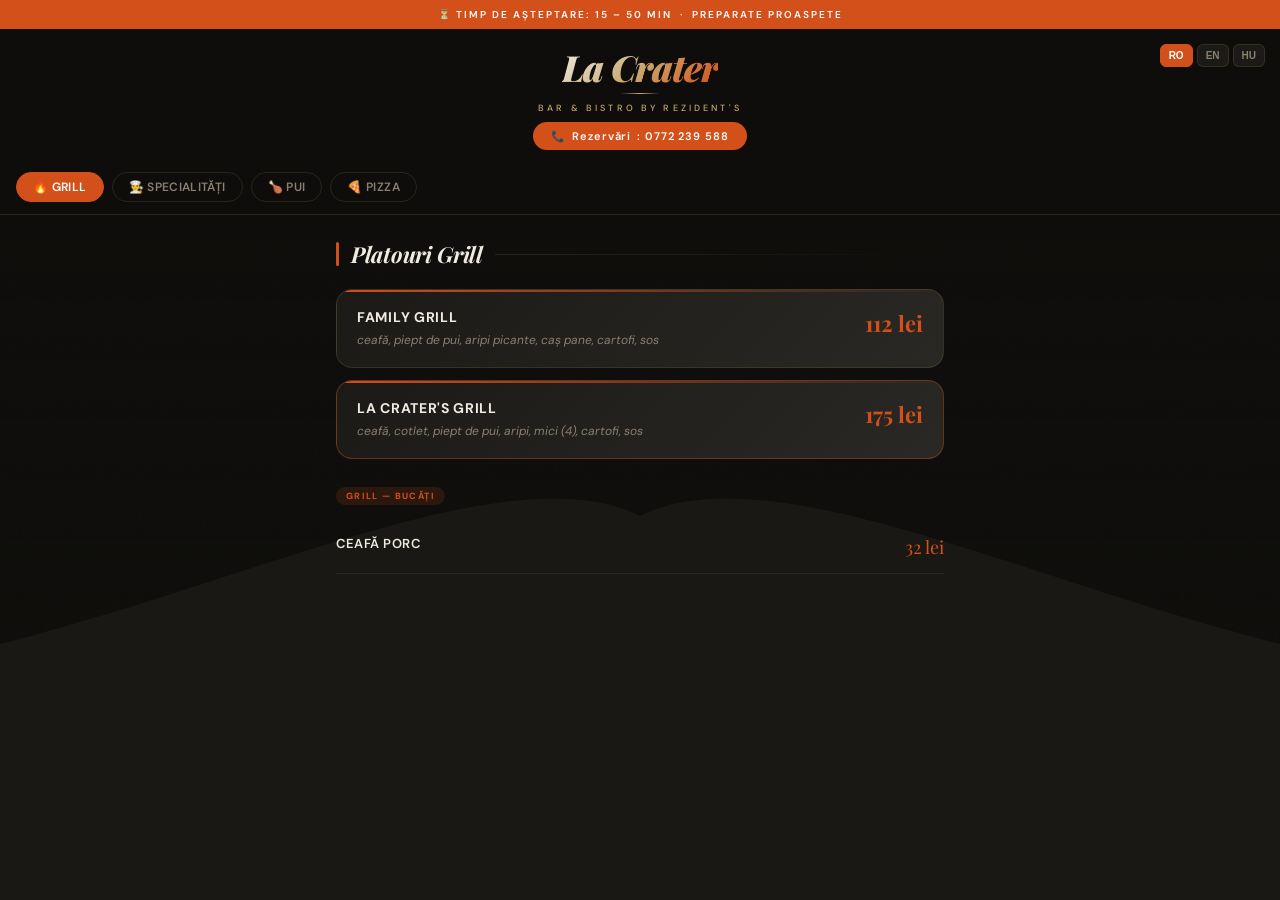
==== commit 9e4564e6: "Update index.html" ====
--- a/index.html
+++ b/index.html
@@ -1,1083 +1,464 @@
-<!DOCTYPE html> 
+<!DOCTYPE html>
 <html lang="ro">
 <head>
 <meta charset="UTF-8">
 <meta name="viewport" content="width=device-width, initial-scale=1.0">
 <title>La Crater — Bar & Bistro</title>
-  <link rel="icon" type="image/x-icon" href="favicon.ico.png">
+<link rel="icon" type="image/x-icon" href="favicon.ico.png">
 <link href="https://fonts.googleapis.com/css2?family=Playfair+Display:ital,wght@0,700;0,900;1,700&family=DM+Sans:wght@300;400;500;600&display=swap" rel="stylesheet">
 <style>
-  :root {
-    --ember: #D4501A;
-    --ember-light: #E8622A;
-    --ember-glow: rgba(212,80,26,0.15);
-    --coal: #0F0E0C;
-    --ash: #1C1A17;
-    --smoke: #2A2824;
-    --stone: #3D3A35;
-    --parchment: #F5F0E8;
-    --cream: #FAF7F2;
-    --gold: #C8A96E;
-    --gold-dim: rgba(200,169,110,0.3);
-    --text-primary: #F0EBE1;
-    --text-muted: #8A8070;
-    --text-dim: #5A554D;
-    --border: rgba(255,255,255,0.06);
-    --border-warm: rgba(200,169,110,0.15);
-  }
-
-  * { margin: 0; padding: 0; box-sizing: border-box; }
-
-  html { scroll-behavior: smooth; }
-
-  body {
-    background: var(--coal);
-    color: var(--text-primary);
-    font-family: 'DM Sans', sans-serif;
-    min-height: 100vh;
-    overflow-x: hidden;
-  }
-
-  /* ─── NOISE TEXTURE OVERLAY ─── */
-  body::before {
-    content: '';
-    position: fixed;
-    inset: 0;
-    background-image: url("data:image/svg+xml,%3Csvg viewBox='0 0 256 256' xmlns='http://www.w3.org/2000/svg'%3E%3Cfilter id='noise'%3E%3CfeTurbulence type='fractalNoise' baseFrequency='0.9' numOctaves='4' stitchTiles='stitch'/%3E%3C/filter%3E%3Crect width='100%25' height='100%25' filter='url(%23noise)' opacity='0.04'/%3E%3C/svg%3E");
-    pointer-events: none;
-    z-index: 0;
-    opacity: 0.5;
-  }
-
-  /* ─── MOUNTAIN BACKGROUND ─── */
-  .mountain-bg {
-    position: fixed;
-    bottom: 0;
-    left: 0;
-    right: 0;
-    width: 100%;
-    height: 100vh;
-    pointer-events: none;
-    z-index: 0;
-  }
-
-  /* ─── WAIT BANNER ─── */
-  .wait-banner {
-    background: var(--ember);
-    color: #fff;
-    text-align: center;
-    padding: 8px 16px;
-    font-size: 10px;
-    letter-spacing: 0.2em;
-    text-transform: uppercase;
-    font-weight: 600;
-    position: sticky;
-    top: 0;
-    z-index: 100;
-  }
-
-  /* ─── HEADER ─── */
-  header {
-    position: sticky;
-    top: 28px;
-    z-index: 90;
-    background: rgba(15,14,12,0.92);
-    backdrop-filter: blur(20px);
-    -webkit-backdrop-filter: blur(20px);
-    border-bottom: 1px solid var(--border-warm);
-  }
-
-  .header-top {
-    padding: 20px 16px 12px;
-    text-align: center;
-  }
-
-  .logo-badge {
-    display: inline-flex;
-    flex-direction: column;
-    align-items: center;
-    gap: 2px;
-  }
-
-  .logo-main {
-    font-family: 'Playfair Display', serif;
-    font-size: 36px;
-    font-weight: 900;
-    font-style: italic;
-    letter-spacing: -1px;
-    line-height: 1;
-    background: linear-gradient(135deg, #F0EBE1 0%, var(--gold) 50%, var(--ember) 100%);
-    -webkit-background-clip: text;
-    -webkit-text-fill-color: transparent;
-    background-clip: text;
-  }
-
-  .logo-sub {
-    font-size: 9px;
-    letter-spacing: 0.35em;
-    text-transform: uppercase;
-    color: var(--gold);
-    font-weight: 500;
-  }
-
-  .logo-divider {
-    width: 40px;
-    height: 1px;
-    background: linear-gradient(90deg, transparent, var(--gold), transparent);
-    margin: 6px auto;
-  }
-
-  .phone-btn {
-    display: inline-flex;
-    align-items: center;
-    gap: 6px;
-    background: var(--ember);
-    color: white;
-    text-decoration: none;
-    font-size: 11px;
-    font-weight: 600;
-    letter-spacing: 0.08em;
-    padding: 7px 18px;
-    border-radius: 50px;
-    margin-top: 8px;
-    transition: background 0.2s;
-  }
-
-  .phone-btn:hover { background: var(--ember-light); }
-
-  /* ─── NAV PILLS ─── */
-  .nav-scroll {
-    display: flex;
-    gap: 8px;
-    overflow-x: auto;
-    padding: 10px 16px 12px;
-    scrollbar-width: none;
-  }
-  .nav-scroll::-webkit-scrollbar { display: none; }
-
-  .nav-pill {
-    flex-shrink: 0;
-    padding: 6px 16px;
-    border-radius: 50px;
-    font-size: 12px;
-    font-weight: 600;
-    text-decoration: none;
-    border: 1px solid var(--border-warm);
-    color: var(--text-muted);
-    background: transparent;
-    transition: all 0.2s;
-    letter-spacing: 0.03em;
-    text-transform: uppercase;
-  }
-
-  .nav-pill:hover, .nav-pill.active {
-    background: var(--ember);
-    border-color: var(--ember);
-    color: white;
-  }
-
-  /* ─── MAIN ─── */
-  main {
-    max-width: 640px;
-    margin: 0 auto;
-    padding: 24px 16px 80px;
-    position: relative;
-    z-index: 1;
-  }
-
-  /* ─── SECTION TITLE ─── */
-  .section-title {
-    display: flex;
-    align-items: center;
-    gap: 12px;
-    margin-bottom: 20px;
-  }
-
-  .section-title h2 {
-    font-family: 'Playfair Display', serif;
-    font-size: 22px;
-    font-weight: 700;
-    font-style: italic;
-    color: var(--text-primary);
-    letter-spacing: -0.3px;
-  }
-
-  .section-line {
-    flex: 1;
-    height: 1px;
-    background: linear-gradient(90deg, var(--border-warm), transparent);
-  }
-
-  .section-accent {
-    width: 3px;
-    height: 24px;
-    background: var(--ember);
-    border-radius: 2px;
-    flex-shrink: 0;
-  }
-
-  section { scroll-margin-top: 130px; margin-bottom: 40px; }
-
-  /* ─── GRILL PLATTERS ─── */
-  .platter-grid { display: grid; gap: 12px; }
-
-  .platter-card {
-    background: linear-gradient(135deg, var(--ash) 0%, var(--smoke) 100%);
-    border: 1px solid var(--border-warm);
-    border-radius: 16px;
-    padding: 18px 20px;
-    display: flex;
-    justify-content: space-between;
-    align-items: flex-start;
-    gap: 16px;
-    position: relative;
-    overflow: hidden;
-    transition: transform 0.2s, border-color 0.2s;
-  }
-
-  .platter-card::before {
-    content: '';
-    position: absolute;
-    top: 0; left: 0; right: 0;
-    height: 2px;
-    background: linear-gradient(90deg, var(--ember), transparent);
-  }
-
-  .platter-card:hover { transform: translateY(-2px); border-color: var(--gold-dim); }
-  .platter-card.featured { border-color: rgba(212,80,26,0.4); }
-  .platter-card.featured::before { background: linear-gradient(90deg, var(--gold), var(--ember)); }
-
-  .platter-name {
-    font-weight: 700;
-    font-size: 14px;
-    text-transform: uppercase;
-    letter-spacing: 0.05em;
-    color: var(--text-primary);
-    margin-bottom: 5px;
-  }
-
-  .platter-desc {
-    font-size: 12px;
-    color: var(--text-muted);
-    line-height: 1.5;
-    font-style: italic;
-  }
-
-  .platter-price {
-    font-family: 'Playfair Display', serif;
-    font-size: 22px;
-    font-weight: 700;
-    color: var(--ember);
-    white-space: nowrap;
-    flex-shrink: 0;
-  }
-
-  /* ─── CHEF'S SPECIALS — Dark panel ─── */
-  .chef-panel {
-    background: var(--ash);
-    border: 1px solid var(--border-warm);
-    border-radius: 20px;
-    overflow: hidden;
-  }
-
-  .chef-header {
-    background: linear-gradient(135deg, var(--ember) 0%, #A03010 100%);
-    padding: 16px 20px;
-    display: flex;
-    align-items: center;
-    gap: 10px;
-  }
-
-  .chef-header-icon { font-size: 20px; }
-
-  .chef-header h2 {
-    font-family: 'Playfair Display', serif;
-    font-size: 18px;
-    font-style: italic;
-    font-weight: 700;
-    color: white;
-  }
-
-  .chef-items { padding: 8px 0; }
-
-  .chef-item {
-    padding: 14px 20px;
-    display: flex;
-    justify-content: space-between;
-    align-items: flex-start;
-    gap: 16px;
-    border-bottom: 1px solid var(--border);
-    transition: background 0.15s;
-  }
-
-  .chef-item:last-child { border-bottom: none; }
-  .chef-item:hover { background: rgba(255,255,255,0.03); }
-
-  .chef-item-name {
-    font-weight: 600;
-    font-size: 13px;
-    text-transform: uppercase;
-    letter-spacing: 0.04em;
-    margin-bottom: 4px;
-  }
-
-  .chef-item-desc {
-    font-size: 11px;
-    color: var(--text-dim);
-    font-style: italic;
-    line-height: 1.4;
-  }
-
-  .chef-item-price {
-    font-family: 'Playfair Display', serif;
-    font-size: 20px;
-    color: var(--gold);
-    white-space: nowrap;
-    flex-shrink: 0;
-  }
-
-  /* ─── STANDARD LIST ─── */
-  .menu-list { display: flex; flex-direction: column; gap: 0; }
-
-  .menu-item {
-    display: flex;
-    justify-content: space-between;
-    align-items: flex-start;
-    gap: 16px;
-    padding: 14px 0;
-    border-bottom: 1px solid var(--border);
-    transition: background 0.15s;
-  }
-
-  .menu-item:last-child { border-bottom: none; }
-
-  .menu-item-name {
-    font-size: 13px;
-    font-weight: 600;
-    text-transform: uppercase;
-    letter-spacing: 0.04em;
-    margin-bottom: 3px;
-  }
-
-  .menu-item-desc {
-    font-size: 11px;
-    color: var(--text-dim);
-    font-style: italic;
-    line-height: 1.4;
-  }
-
-  .menu-item-price {
-    font-family: 'Playfair Display', serif;
-    font-size: 18px;
-    color: var(--ember);
-    white-space: nowrap;
-    flex-shrink: 0;
-  }
-
-  /* ─── PIZZA GRID ─── */
-  .pizza-grid {
-    display: grid;
-    grid-template-columns: 1fr 1fr;
-    gap: 10px;
-  }
-
-  .pizza-card {
-    background: var(--ash);
-    border: 1px solid var(--border);
-    border-radius: 14px;
-    padding: 14px 16px;
-    transition: border-color 0.2s, transform 0.2s;
-  }
-
-  .pizza-card:hover { border-color: var(--gold-dim); transform: translateY(-2px); }
-  .pizza-card.special { border-color: rgba(212,80,26,0.3); grid-column: span 2; background: linear-gradient(135deg, var(--smoke) 0%, var(--ash) 100%); }
-
-  .pizza-card-name {
-    font-size: 12px;
-    font-weight: 700;
-    text-transform: uppercase;
-    letter-spacing: 0.05em;
-    margin-bottom: 4px;
-  }
-
-  .pizza-card-desc {
-    font-size: 10px;
-    color: var(--text-dim);
-    font-style: italic;
-    line-height: 1.4;
-    margin-bottom: 10px;
-  }
-
-  .pizza-card-price {
-    font-family: 'Playfair Display', serif;
-    font-size: 20px;
-    color: var(--ember);
-  }
-
-  .pizza-card.special .pizza-card-price { color: var(--gold); }
-
-  /* ─── PASTE TABLE ─── */
-  .paste-list {
-    background: var(--ash);
-    border-radius: 16px;
-    overflow: hidden;
-    border: 1px solid var(--border-warm);
-  }
-
-  .paste-item {
-    display: flex;
-    justify-content: space-between;
-    align-items: flex-start;
-    padding: 13px 18px;
-    border-bottom: 1px solid var(--border);
-    gap: 16px;
-  }
-
-  .paste-item:last-child { border-bottom: none; }
-
-  .paste-item-name {
-    font-size: 13px;
-    font-weight: 600;
-    text-transform: uppercase;
-    letter-spacing: 0.03em;
-    margin-bottom: 3px;
-  }
-
-  .paste-item-desc {
-    font-size: 10px;
-    color: var(--text-dim);
-    font-style: italic;
-  }
-
-  .paste-item-price {
-    font-family: 'Playfair Display', serif;
-    font-size: 18px;
-    color: var(--gold);
-    white-space: nowrap;
-    flex-shrink: 0;
-  }
-
-  /* ─── SALATE GRID ─── */
-  .salate-grid { display: grid; gap: 10px; }
-
-  .salata-card {
-    background: var(--ash);
-    border: 1px solid var(--border);
-    border-radius: 14px;
-    padding: 14px 16px;
-    display: flex;
-    justify-content: space-between;
-    align-items: flex-start;
-    gap: 12px;
-    transition: border-color 0.2s;
-  }
-
-  .salata-card:hover { border-color: var(--gold-dim); }
-
-  /* ─── SMALL SIDES GRID ─── */
-  .sides-grid {
-    display: grid;
-    grid-template-columns: 1fr 1fr;
-    gap: 8px;
-  }
-
-  .side-item {
-    background: var(--ash);
-    border: 1px solid var(--border);
-    border-radius: 10px;
-    padding: 10px 14px;
-    display: flex;
-    justify-content: space-between;
-    align-items: center;
-    gap: 8px;
-  }
-
-  .side-item-name { font-size: 11px; font-weight: 500; color: var(--text-muted); }
-  .side-item-price { font-family: 'Playfair Display', serif; font-size: 16px; color: var(--ember); white-space: nowrap; }
-
-  /* ─── DRINKS ─── */
-  .drinks-section { margin-bottom: 24px; }
-
-  .drinks-subtitle {
-    font-size: 10px;
-    letter-spacing: 0.2em;
-    text-transform: uppercase;
-    color: var(--gold);
-    font-weight: 600;
-    margin-bottom: 12px;
-    padding-bottom: 8px;
-    border-bottom: 1px solid var(--border-warm);
-  }
-
-  .drink-row {
-    display: flex;
-    justify-content: space-between;
-    align-items: center;
-    padding: 10px 0;
-    border-bottom: 1px solid var(--border);
-    gap: 12px;
-  }
-
-  .drink-row:last-child { border-bottom: none; }
-  .drink-name { font-size: 12px; font-weight: 500; color: var(--text-muted); }
-  .drink-price { font-family: 'Playfair Display', serif; font-size: 16px; color: var(--text-primary); white-space: nowrap; }
-
-  /* ─── COCKTAIL CARDS ─── */
-  .cocktail-grid { display: grid; grid-template-columns: 1fr 1fr; gap: 10px; }
-
-  .cocktail-card {
-    background: linear-gradient(135deg, rgba(212,80,26,0.08) 0%, var(--ash) 100%);
-    border: 1px solid rgba(212,80,26,0.2);
-    border-radius: 14px;
-    padding: 14px;
-    transition: border-color 0.2s, transform 0.2s;
-  }
-
-  .cocktail-card:hover { border-color: rgba(212,80,26,0.5); transform: translateY(-2px); }
-  .cocktail-name { font-size: 12px; font-weight: 700; text-transform: uppercase; letter-spacing: 0.04em; margin-bottom: 4px; }
-  .cocktail-desc { font-size: 10px; color: var(--text-dim); font-style: italic; line-height: 1.4; margin-bottom: 10px; }
-  .cocktail-price { font-family: 'Playfair Display', serif; font-size: 18px; color: var(--ember); }
-
-  .non-alc-badge {
-    display: inline-block;
-    background: rgba(200,169,110,0.15);
-    color: var(--gold);
-    font-size: 9px;
-    letter-spacing: 0.1em;
-    text-transform: uppercase;
-    font-weight: 600;
-    padding: 2px 8px;
-    border-radius: 50px;
-    margin-bottom: 4px;
-  }
-
-  /* ─── WINE TABLE ─── */
-  .wine-winery {
-    background: var(--ash);
-    border: 1px solid var(--border-warm);
-    border-radius: 14px;
-    overflow: hidden;
-    margin-bottom: 12px;
-  }
-
-  .wine-winery-header {
-    background: var(--smoke);
-    padding: 10px 16px;
-    font-size: 11px;
-    font-weight: 700;
-    letter-spacing: 0.15em;
-    text-transform: uppercase;
-    color: var(--gold);
-  }
-
-  .wine-row {
-    display: flex;
-    justify-content: space-between;
-    align-items: center;
-    padding: 11px 16px;
-    border-bottom: 1px solid var(--border);
-    gap: 12px;
-  }
-
-  .wine-row:last-child { border-bottom: none; }
-  .wine-name { font-size: 12px; font-weight: 500; color: var(--text-muted); }
-  .wine-price { font-family: 'Playfair Display', serif; font-size: 18px; color: var(--gold); white-space: nowrap; }
-
-  /* ─── DESERT ─── */
-  .desert-grid { display: grid; grid-template-columns: 1fr 1fr; gap: 10px; }
-
-  .desert-card {
-    background: linear-gradient(135deg, var(--smoke) 0%, var(--ash) 100%);
-    border: 1px solid var(--border-warm);
-    border-radius: 16px;
-    padding: 18px;
-    text-align: center;
-    transition: transform 0.2s, border-color 0.2s;
-  }
-
-  .desert-card:hover { transform: translateY(-3px); border-color: var(--gold-dim); }
-  .desert-icon { font-size: 28px; margin-bottom: 8px; }
-  .desert-name { font-size: 12px; font-weight: 700; text-transform: uppercase; letter-spacing: 0.05em; margin-bottom: 8px; }
-  .desert-price { font-family: 'Playfair Display', serif; font-size: 22px; color: var(--gold); }
-
-  /* ─── MENIU COPII ─── */
-  .copii-grid { display: grid; grid-template-columns: repeat(3, 1fr); gap: 10px; }
-
-  .copii-card {
-    background: var(--ash);
-    border: 1px solid var(--border);
-    border-radius: 14px;
-    padding: 14px;
-    text-align: center;
-    transition: border-color 0.2s;
-  }
-
-  .copii-card:hover { border-color: var(--gold-dim); }
-  .copii-icon { font-size: 24px; margin-bottom: 6px; }
-  .copii-name { font-size: 11px; font-weight: 700; text-transform: uppercase; letter-spacing: 0.04em; margin-bottom: 4px; }
-  .copii-desc { font-size: 10px; color: var(--text-dim); font-style: italic; margin-bottom: 8px; }
-  .copii-price { font-family: 'Playfair Display', serif; font-size: 18px; color: var(--ember); }
-
-  /* ─── EXTRAS GRID ─── */
-  .extras-grid { display: grid; grid-template-columns: repeat(3, 1fr); gap: 8px; }
-  .extra-chip {
-    background: var(--ash);
-    border: 1px solid var(--border);
-    border-radius: 10px;
-    padding: 10px;
-    display: flex;
-    flex-direction: column;
-    align-items: center;
-    gap: 4px;
-    text-align: center;
-  }
-  .extra-chip-name { font-size: 10px; color: var(--text-muted); text-transform: uppercase; letter-spacing: 0.03em; }
-  .extra-chip-qty { font-size: 9px; color: var(--text-dim); }
-  .extra-chip-price { font-family: 'Playfair Display', serif; font-size: 16px; color: var(--gold); }
-
-  /* ─── FOOTER ─── */
-  footer {
-    background: var(--ash);
-    border-top: 1px solid var(--border-warm);
-    padding: 28px 20px;
-    text-align: center;
-    position: relative;
-    z-index: 1;
-  }
-
-  .footer-logo {
-    font-family: 'Playfair Display', serif;
-    font-size: 24px;
-    font-weight: 900;
-    font-style: italic;
-    background: linear-gradient(135deg, var(--gold), var(--ember));
-    -webkit-background-clip: text;
-    -webkit-text-fill-color: transparent;
-    background-clip: text;
-    margin-bottom: 8px;
-  }
-
-  .allergen-box {
-    background: var(--smoke);
-    border: 1px solid var(--border);
-    border-radius: 12px;
-    padding: 14px 16px;
-    margin: 16px 0;
-    text-align: left;
-  }
-
-  .allergen-title { font-size: 10px; letter-spacing: 0.15em; text-transform: uppercase; color: var(--gold); font-weight: 700; margin-bottom: 8px; }
-  .allergen-text { font-size: 10px; color: var(--text-dim); line-height: 1.6; }
-
-  .footer-thanks { font-size: 11px; color: var(--text-dim); letter-spacing: 0.15em; text-transform: uppercase; margin-top: 16px; }
-
-  /* ─── SCROLL ANIMATIONS ─── */
-  @keyframes fadeUp {
-    from { opacity: 0; transform: translateY(16px); }
-    to   { opacity: 1; transform: translateY(0); }
-  }
-
-  section { animation: fadeUp 0.5s ease both; }
-
-  /* ─── CATEGORY BADGE ─── */
-  .cat-badge {
-    display: inline-block;
-    font-size: 9px;
-    font-weight: 700;
-    letter-spacing: 0.15em;
-    text-transform: uppercase;
-    color: var(--ember);
-    background: var(--ember-glow);
-    padding: 3px 10px;
-    border-radius: 50px;
-    margin-bottom: 16px;
-  }
+:root {
+--ember: #D4501A;
+--ember-light: #E8622A;
+--ember-glow: rgba(212,80,26,0.15);
+--coal: #0F0E0C;
+--ash: #1C1A17;
+--smoke: #2A2824;
+--stone: #3D3A35;
+--parchment: #F5F0E8;
+--cream: #FAF7F2;
+--gold: #C8A96E;
+--gold-dim: rgba(200,169,110,0.3);
+--text-primary: #F0EBE1;
+--text-muted: #8A8070;
+--text-dim: #5A554D;
+--border: rgba(255,255,255,0.06);
+--border-warm: rgba(200,169,110,0.15);
+}
+
+* { margin: 0; padding: 0; box-sizing: border-box; }
+html { scroll-behavior: smooth; }
+
+body {
+background: var(--coal);
+color: var(--text-primary);
+font-family: 'DM Sans', sans-serif;
+min-height: 100vh;
+overflow-x: hidden;
+}
+
+/* ─── LANGUAGE SWITCHER STYLES ─── */
+.lang-switcher {
+  position: absolute;
+  top: 15px;
+  right: 15px;
+  display: flex;
+  gap: 4px;
+  z-index: 110;
+}
+.lang-btn {
+  background: var(--ash);
+  color: var(--text-muted);
+  border: 1px solid var(--border-warm);
+  padding: 5px 8px;
+  font-size: 10px;
+  font-weight: 700;
+  cursor: pointer;
+  border-radius: 6px;
+  transition: all 0.2s;
+}
+.lang-btn.active {
+  background: var(--ember);
+  color: white;
+  border-color: var(--ember);
+}
+
+/* ─── TRANSLATION LOGIC ─── */
+body.lang-en .ro, body.lang-en .hu { display: none !important; }
+body.lang-hu .ro, body.lang-hu .en { display: none !important; }
+body:not(.lang-en):not(.lang-hu) .en, body:not(.lang-en):not(.lang-hu) .hu { display: none !important; }
+
+/* ─── NOISE TEXTURE OVERLAY ─── */
+body::before {
+content: '';
+position: fixed;
+inset: 0;
+background-image: url("data:image/svg+xml,%3Csvg viewBox='0 0 256 256' xmlns='http://www.w3.org/2000/svg'%3E%3Cfilter id='noise'%3E%3CfeTurbulence type='fractalNoise' baseFrequency='0.9' numOctaves='4' stitchTiles='stitch'/%3E%3C/filter%3E%3Crect width='100%25' height='100%25' filter='url(%23noise)' opacity='0.04'/%3E%3C/svg%3E");
+pointer-events: none;
+z-index: 0;
+opacity: 0.5;
+}
+
+/* ─── MOUNTAIN BACKGROUND ─── */
+.mountain-bg {
+position: fixed;
+bottom: 0; left: 0; right: 0;
+width: 100%; height: 100vh;
+pointer-events: none; z-index: 0;
+}
+
+/* ─── WAIT BANNER ─── */
+.wait-banner {
+background: var(--ember);
+color: #fff;
+text-align: center;
+padding: 8px 16px;
+font-size: 10px;
+letter-spacing: 0.2em;
+text-transform: uppercase;
+font-weight: 600;
+position: sticky;
+top: 0;
+z-index: 100;
+}
+
+/* ─── HEADER ─── */
+header {
+position: sticky;
+top: 28px;
+z-index: 90;
+background: rgba(15,14,12,0.92);
+backdrop-filter: blur(20px);
+-webkit-backdrop-filter: blur(20px);
+border-bottom: 1px solid var(--border-warm);
+}
+
+.header-top {
+padding: 20px 16px 12px;
+text-align: center;
+position: relative;
+}
+
+.logo-badge {
+display: inline-flex;
+flex-direction: column;
+align-items: center;
+gap: 2px;
+}
+
+.logo-main {
+font-family: 'Playfair Display', serif;
+font-size: 36px;
+font-weight: 900;
+font-style: italic;
+letter-spacing: -1px;
+line-height: 1;
+background: linear-gradient(135deg, #F0EBE1 0%, var(--gold) 50%, var(--ember) 100%);
+-webkit-background-clip: text;
+-webkit-text-fill-color: transparent;
+background-clip: text;
+}
+
+.logo-sub {
+font-size: 9px;
+letter-spacing: 0.35em;
+text-transform: uppercase;
+color: var(--gold);
+font-weight: 500;
+}
+
+.logo-divider {
+width: 40px;
+height: 1px;
+background: linear-gradient(90deg, transparent, var(--gold), transparent);
+margin: 6px auto;
+}
+
+.phone-btn {
+display: inline-flex;
+align-items: center;
+gap: 6px;
+background: var(--ember);
+color: white;
+text-decoration: none;
+font-size: 11px;
+font-weight: 600;
+letter-spacing: 0.08em;
+padding: 7px 18px;
+border-radius: 50px;
+margin-top: 8px;
+transition: background 0.2s;
+}
+
+.phone-btn:hover { background: var(--ember-light); }
+
+/* ─── NAV PILLS ─── */
+.nav-scroll {
+display: flex;
+gap: 8px;
+overflow-x: auto;
+padding: 10px 16px 12px;
+scrollbar-width: none;
+}
+.nav-scroll::-webkit-scrollbar { display: none; }
+
+.nav-pill {
+flex-shrink: 0;
+padding: 6px 16px;
+border-radius: 50px;
+font-size: 12px;
+font-weight: 600;
+text-decoration: none;
+border: 1px solid var(--border-warm);
+color: var(--text-muted);
+background: transparent;
+transition: all 0.2s;
+letter-spacing: 0.03em;
+text-transform: uppercase;
+}
+
+.nav-pill:hover, .nav-pill.active {
+background: var(--ember);
+border-color: var(--ember);
+color: white;
+}
+
+/* ─── MAIN ─── */
+main {
+max-width: 640px;
+margin: 0 auto;
+padding: 24px 16px 80px;
+position: relative;
+z-index: 1;
+}
+
+.section-title {
+display: flex;
+align-items: center;
+gap: 12px;
+margin-bottom: 20px;
+}
+
+.section-title h2 {
+font-family: 'Playfair Display', serif;
+font-size: 22px;
+font-weight: 700;
+font-style: italic;
+color: var(--text-primary);
+letter-spacing: -0.3px;
+}
+
+.section-line {
+flex: 1;
+height: 1px;
+background: linear-gradient(90deg, var(--border-warm), transparent);
+}
+
+.section-accent {
+width: 3px;
+height: 24px;
+background: var(--ember);
+border-radius: 2px;
+flex-shrink: 0;
+}
+
+section { scroll-margin-top: 130px; margin-bottom: 40px; animation: fadeUp 0.5s ease both; }
+
+/* ─── GRILL PLATTERS ─── */
+.platter-grid { display: grid; gap: 12px; }
+.platter-card {
+background: linear-gradient(135deg, var(--ash) 0%, var(--smoke) 100%);
+border: 1px solid var(--border-warm);
+border-radius: 16px;
+padding: 18px 20px;
+display: flex;
+justify-content: space-between;
+align-items: flex-start;
+gap: 16px;
+position: relative;
+overflow: hidden;
+transition: transform 0.2s, border-color 0.2s;
+}
+.platter-card::before {
+content: '';
+position: absolute;
+top: 0; left: 0; right: 0;
+height: 2px;
+background: linear-gradient(90deg, var(--ember), transparent);
+}
+.platter-card:hover { transform: translateY(-2px); border-color: var(--gold-dim); }
+.platter-card.featured { border-color: rgba(212,80,26,0.4); }
+
+.platter-name {
+font-weight: 700;
+font-size: 14px;
+text-transform: uppercase;
+letter-spacing: 0.05em;
+color: var(--text-primary);
+margin-bottom: 5px;
+}
+
+.platter-desc {
+font-size: 12px;
+color: var(--text-muted);
+line-height: 1.5;
+font-style: italic;
+}
+
+.platter-price {
+font-family: 'Playfair Display', serif;
+font-size: 22px;
+font-weight: 700;
+color: var(--ember);
+white-space: nowrap;
+flex-shrink: 0;
+}
+
+.cat-badge {
+display: inline-block;
+font-size: 9px;
+font-weight: 700;
+letter-spacing: 0.15em;
+text-transform: uppercase;
+color: var(--ember);
+background: var(--ember-glow);
+padding: 3px 10px;
+border-radius: 50px;
+margin-bottom: 16px;
+}
+
+.menu-list { display: flex; flex-direction: column; gap: 0; }
+.menu-item {
+display: flex;
+justify-content: space-between;
+align-items: flex-start;
+gap: 16px;
+padding: 14px 0;
+border-bottom: 1px solid var(--border);
+}
+.menu-item-name {
+font-size: 13px;
+font-weight: 600;
+text-transform: uppercase;
+letter-spacing: 0.04em;
+margin-bottom: 3px;
+}
+.menu-item-price {
+font-family: 'Playfair Display', serif;
+font-size: 18px;
+color: var(--ember);
+white-space: nowrap;
+}
+
+@keyframes fadeUp {
+from { opacity: 0; transform: translateY(16px); }
+to { opacity: 1; transform: translateY(0); }
+}
 </style>
 </head>
 <body>
+
 <svg class="mountain-bg" viewBox="0 0 1000 700" preserveAspectRatio="xMidYMax meet" xmlns="http://www.w3.org/2000/svg">
-  <defs>
-    <linearGradient id="sky-fade" x1="0" y1="0" x2="0" y2="1">
-      <stop offset="0%"   stop-color="#0F0E0C" stop-opacity="1"/>
-      <stop offset="28%"  stop-color="#0F0E0C" stop-opacity="0.96"/>
-      <stop offset="52%"  stop-color="#0F0E0C" stop-opacity="0.60"/>
-      <stop offset="78%"  stop-color="#0F0E0C" stop-opacity="0.18"/>
-      <stop offset="100%" stop-color="#0F0E0C" stop-opacity="0"/>
-    </linearGradient>
-    <linearGradient id="rock-mid" x1="0" y1="0" x2="0" y2="1">
-      <stop offset="0%"   stop-color="#2E2A24"/>
-      <stop offset="100%" stop-color="#1A1815"/>
-    </linearGradient>
-    <linearGradient id="rock-peak" x1="0.3" y1="0" x2="0.7" y2="1">
-      <stop offset="0%"   stop-color="#3A342C"/>
-      <stop offset="50%"  stop-color="#252118"/>
-      <stop offset="100%" stop-color="#181512"/>
-    </linearGradient>
-    <linearGradient id="rock-fore" x1="0" y1="0" x2="0" y2="1">
-      <stop offset="0%"   stop-color="#141210"/>
-      <stop offset="100%" stop-color="#080706"/>
-    </linearGradient>
-    <clipPath id="mtn-clip">
-      <rect x="0" y="0" width="1000" height="700"/>
-    </clipPath>
-    <filter id="blur-back" x="-5%" y="-5%" width="110%" height="110%">
-      <feGaussianBlur stdDeviation="1.5"/>
-    </filter>
-  </defs>
- 
-  <g clip-path="url(#mtn-clip)">
- 
-    <ellipse cx="440" cy="390" rx="280" ry="90" fill="#1E1C17" filter="url(#blur-back)"/>
-    <ellipse cx="440" cy="390" rx="180" ry="55" fill="#26221C" filter="url(#blur-back)"/>
- 
-    <path fill="#121110" d="
-      M0,700 L0,468
-      C45,460 88,446 128,428
-      C164,412 196,394 232,376
-      C265,359 294,346 326,334
-      C356,323 382,316 412,312
-      C440,308 464,312 492,320
-      C518,328 540,340 566,352
-      C592,364 616,374 644,378
-      C672,382 696,378 722,368
-      C748,358 768,344 796,334
-      C824,324 850,318 880,316
-      C910,314 936,320 966,330
-      L1000,340 L1000,700 Z
-    "/>
-    <path fill="none" stroke="#1E1B17" stroke-width="1.5" d="
-      M80,438 C128,418 172,396 220,374 C262,354 298,336 340,318
-      C378,302 412,294 448,292 C480,290 510,298 545,312
-      C578,325 608,342 645,356 C680,368 712,374 748,366
-      C782,358 810,340 845,326 C878,313 912,306 950,306
-    "/>
- 
-    <path fill="#191714" d="
-      M0,700 L0,508
-      C32,500 66,488 100,472
-      C130,458 155,442 185,426
-      C213,411 237,398 264,387
-      C290,377 312,370 338,366
-      C362,362 383,364 406,370
-      C428,376 446,386 466,396
-      C486,406 504,414 526,418
-      C548,422 568,420 590,412
-      C612,404 630,392 652,382
-      C674,372 694,366 718,364
-      C742,362 764,366 790,374
-      C816,382 838,394 864,402
-      C890,410 914,414 944,408
-      L1000,400 L1000,700 Z
-    "/>
- 
-    <path fill="url(#rock-mid)" d="
-      M0,700 L0,548
-      C26,540 54,528 84,512
-      C110,498 132,482 158,466
-      C182,451 202,438 226,426
-      C248,415 266,408 288,403
-      C308,398 326,397 346,401
-      C364,405 379,413 395,423
-      C411,433 425,443 442,450
-      C459,457 475,461 493,459
-      C511,457 527,449 545,440
-      C563,431 578,422 595,414
-      C612,406 628,401 647,400
-      C666,399 683,402 703,410
-      C723,418 741,429 761,438
-      C781,447 800,453 823,454
-      C846,455 868,450 894,440
-      C920,430 943,418 969,408
-      L1000,402 L1000,700 Z
-    "/>
-    <path fill="none" stroke="rgba(180,155,100,0.08)" stroke-width="1" d="
-      M84,512 C132,490 180,468 226,446 C268,425 302,410 340,402
-      C375,394 406,396 440,410 C472,423 498,440 530,450
-      C560,459 588,458 620,446 C650,435 676,418 710,410
-      C742,402 770,404 803,416 C835,428 864,446 900,452
-    "/>
- 
-    <path fill="url(#rock-mid)" d="
-      M0,700 L0,596
-      C20,589 44,580 68,568
-      C88,558 106,546 126,532
-      C146,518 163,504 181,490
-      C198,477 213,465 229,454
-      C245,444 258,436 273,429
-      C288,422 300,417 314,414
-      C327,411 338,410 351,412
-      C363,414 373,419 385,427
-      C397,435 406,445 417,455
-      C428,465 438,475 450,483
-      C462,491 473,496 486,498
-      C499,500 511,497 524,491
-      C537,485 547,476 559,467
-      C571,458 581,450 593,443
-      C605,436 616,432 629,430
-      C642,428 653,429 666,433
-      C679,437 689,445 701,453
-      C713,461 723,470 736,476
-      C749,482 761,485 776,483
-      C791,481 803,474 817,465
-      C831,456 842,446 856,438
-      C870,430 883,424 899,421
-      C915,418 929,418 947,422
-      L1000,428 L1000,700 Z
-    "/>
- 
-    <path fill="url(#rock-peak)" d="
-      M170,700 L170,640
-      C188,630 205,618 223,605
-      C239,593 253,580 269,566
-      C283,553 296,540 309,527
-      C321,515 331,503 341,491
-      C350,480 357,469 363,459
-      C369,450 373,442 377,435
-      C381,428 384,422 387,417
-      C390,412 392,408 395,405
-      C398,402 400,400 403,399
-      C406,398 409,397 413,397
-      C417,397 421,398 425,399
-      C429,400 432,402 435,405
-      C438,408 440,412 443,417
-      C446,422 449,428 453,435
-      C457,442 461,450 467,459
-      C473,469 480,480 489,491
-      C499,503 509,515 521,527
-      C534,540 547,553 561,566
-      C577,580 591,593 607,605
-      C625,618 642,630 660,640
-      L660,700 Z
-    "/>
- 
-    <path fill="#161310" d="
-      M0,700 L0,650
-      C16,643 34,635 52,624
-      C68,614 82,603 98,591
-      C113,580 126,569 140,558
-      C153,548 164,539 175,531
-      C185,524 193,518 202,514
-      C210,510 217,508 224,508
-      C231,508 237,511 243,516
-      C249,521 254,528 259,536
-      C264,544 268,552 274,560
-      C280,568 286,575 293,580
-      C300,585 308,588 317,589
-      C326,590 334,588 343,583
-      C352,578 359,571 368,563
-      C377,555 385,547 395,541
-      C404,535 413,531 423,530
-      C433,529 441,531 451,536
-      C460,541 468,548 477,556
-      L477,700 Z
-    "/>
- 
-    <path fill="#161310" d="
-      M523,700 L523,556
-      C532,548 540,541 549,536
-      C559,531 567,529 577,530
-      C587,531 596,535 605,541
-      C615,547 623,555 632,563
-      C641,571 648,578 657,583
-      C666,588 674,590 683,589
-      C692,588 700,585 707,580
-      C714,575 720,568 726,560
-      C732,552 736,544 741,536
-      C746,528 751,521 757,516
-      C763,511 769,508 776,508
-      C783,508 790,510 798,514
-      C807,518 815,524 825,531
-      C836,539 847,548 860,558
-      C874,569 887,580 902,591
-      C918,603 932,614 948,624
-      C966,635 984,643 1000,650
-      L1000,700 Z
-    "/>
- 
-    <path fill="url(#rock-fore)" d="
-      M0,700 L0,676
-      C14,670 29,663 45,653
-      C59,644 71,634 85,623
-      C98,613 109,603 121,594
-      C132,586 141,579 151,574
-      C160,569 167,567 175,567
-      C182,567 188,570 194,575
-      C200,580 204,587 209,595
-      C214,603 218,612 224,619
-      C230,626 236,632 244,636
-      C252,640 260,641 270,639
-      C280,637 288,632 298,625
-      C308,618 316,610 327,604
-      C338,598 348,594 360,593
-      L360,700 Z
-    "/>
- 
-    <path fill="url(#rock-fore)" d="
-      M640,700 L640,593
-      C652,594 662,598 673,604
-      C684,610 692,618 702,625
-      C712,632 720,637 730,639
-      C740,641 748,640 756,636
-      C764,632 770,626 776,619
-      C782,612 786,603 791,595
-      C796,587 800,580 806,575
-      C812,570 818,567 825,567
-      C833,567 840,569 849,574
-      C859,579 868,586 879,594
-      C891,603 902,613 916,623
-      C930,634 942,644 956,653
-      C972,663 987,670 1000,676
-      L1000,700 Z
-    "/>
- 
-    <path fill="#0E0C0A" d="
-      M309,527 C302,520 296,514 290,510 C284,506 278,504 273,505
-      C268,506 264,509 261,514 C258,519 257,525 259,531
-      C261,537 265,542 270,546 C275,540 281,533 288,526 C295,519 302,523 309,527 Z
-    "/>
-    <path fill="#0E0C0A" d="
-      M521,527 C528,523 535,519 542,526 C549,533 555,540 560,546
-      C565,542 569,537 571,531 C573,525 572,519 569,514
-      C566,509 562,506 557,505 C552,504 546,506 540,510
-      C534,514 528,520 521,527 Z
-    "/>
- 
-    <path fill="none" stroke="rgba(211,195,130,0.85)" stroke-width="1.6"
-          stroke-linecap="round" stroke-linejoin="round" d="
-      M269,566
-      C283,553 296,540 309,527
-      C321,515 331,503 341,491
-      C350,480 357,469 363,459
-      C369,450 373,442 377,435
-      C381,428 384,422 387,417
-      C390,412 392,408 395,405
-      C398,402 400,400 403,399
-      C406,398 409,397 413,397
-      C417,397 421,398 425,399
-      C429,400 432,402 435,405
-      C438,408 440,412 443,417
-      C446,422 449,428 453,435
-      C457,442 461,450 467,459
-      C473,469 480,480 489,491
-      C499,503 509,515 521,527
-      C534,540 547,553 561,566
-    "/>
-    <path fill="none" stroke="rgba(200,169,110,0.18)" stroke-width="6"
-          stroke-linecap="round" stroke-linejoin="round" d="
-      M280,572
-      C296,558 310,544 323,531
-      C336,518 347,505 357,493
-      C367,481 374,470 380,459
-      C386,449 390,440 394,432
-      C398,424 401,417 404,412
-      C407,407 409,403 412,400
-      C415,398 418,397 422,397
-      C426,397 429,398 432,400
-      C435,403 437,407 440,412
-      C443,417 446,424 450,432
-      C454,440 458,449 464,459
-      C470,470 477,481 487,493
-      C497,505 508,518 521,531
-      C534,544 548,558 564,572
-    "/>
- 
-    <path fill="none" stroke="rgba(200,169,110,0.22)" stroke-width="0.9"
-          stroke-linecap="round" d="
-      M140,558 C153,548 164,539 175,531
-      C185,524 193,518 202,514
-      C210,510 217,508 224,508
-    "/>
-    <path fill="none" stroke="rgba(200,169,110,0.22)" stroke-width="0.9"
-          stroke-linecap="round" d="
-      M776,508 C783,508 790,510 798,514
-      C807,518 815,524 825,531
-      C836,539 847,548 860,558
-    "/>
- 
-    <g stroke="rgba(255,255,255,0.04)" stroke-width="0.5" fill="none">
-      <path d="M390,430 C385,445 381,460 378,476 C375,491 374,506 376,520"/>
-      <path d="M400,418 C396,433 394,448 394,463 C394,478 396,492 400,505"/>
-      <path d="M413,410 C412,425 413,440 415,455 C417,469 421,482 426,494"/>
-      <path d="M426,412 C428,427 431,442 435,457 C439,471 444,484 450,496"/>
-      <path d="M440,418 C443,433 447,448 452,463 C457,477 463,490 470,501"/>
-      <path d="M452,428 C456,443 461,458 467,472 C473,486 480,498 488,508"/>
-    </g>
- 
+    <defs>
+        <linearGradient id="sky-fade" x1="0" y1="0" x2="0" y2="1">
+            <stop offset="0%" stop-color="#0F0E0C" stop-opacity="1"/>
+            <stop offset="100%" stop-color="#0F0E0C" stop-opacity="0"/>
+        </linearGradient>
+    </defs>
     <rect x="0" y="0" width="1000" height="700" fill="url(#sky-fade)"/>
- 
-  </g>
+    <path fill="#1A1815" d="M0,700 L0,500 C200,450 400,350 500,400 C600,350 800,450 1000,500 L1000,700 Z"/>
 </svg>
-<div class="wait-banner">⏳ Timp de așteptare / Wait time / Várakozási idő: 15 – 50 min &nbsp;·&nbsp; Preparate proaspete la comandă / Fresh to order / Frissen rendelésre</div>
+
+<div class="wait-banner">
+    <span class="ro">⏳ Timp de așteptare: 15 – 50 min &nbsp;·&nbsp; Preparate proaspete</span>
+    <span class="en">⏳ Waiting time: 15 – 50 min &nbsp;·&nbsp; Freshly prepared</span>
+    <span class="hu">⏳ Várakozási idő: 15 – 50 perc &nbsp;·&nbsp; Frissen készített</span>
+</div>
 
 <header>
-  <div class="header-top">
-    <div class="logo-badge">
-      <span class="logo-main">La Crater</span>
-      <div class="logo-divider"></div>
-      <span class="logo-sub">Bar &amp; Bistro by Rezident's</span>
+    <div class="header-top">
+        <div class="lang-switcher">
+            <button id="btn-ro" class="lang-btn active" onclick="changeLanguage('ro')">RO</button>
+            <button id="btn-en" class="lang-btn" onclick="changeLanguage('en')">EN</button>
+            <button id="btn-hu" class="lang-btn" onclick="changeLanguage('hu')">HU</button>
+        </div>
+
+        <div class="logo-badge">
+            <span class="logo-main">La Crater</span>
+            <div class="logo-divider"></div>
+            <span class="logo-sub">Bar &amp; Bistro by Rezident's</span>
+        </div>
+        <br>
+        <a href="tel:0772239588" class="phone-btn">📞 <span class="ro">Rezervări</span><span class="en">Reservations</span><span class="hu">Foglalás</span>: 0772 239 588</a>
     </div>
-    <br>
-    <a href="tel:0772239588" class="phone-btn">📞 Rezervări / Reservations / Foglalások: 0772 239 588</a>
-  </div>
-  <nav class="nav-scroll">
-    <a href="#grill"        class="nav-pill active">🔥 Grill</a>
-    <a href="#specialitati" class="nav-pill">👨‍🍳 Specialități / Specials / Különlegességek</a>
-    <a href="#pui"          class="nav-pill">🍗 Pui / Chicken / Csirke</a>
-    <a href="#pizza"        class="nav-pill">🍕 Pizza</a>
-    <a href="#paste"        class="nav-pill">🍝 Paste / Pasta / Tészta</a>
-    <a href="#ciorbe"       class="nav-pill">🥣 Ciorbe / Soups / Levesek</a>
-    <a href="#salate"       class="nav-pill">🥗 Salate / Salads / Saláták</a>
-    <a href="#copii"        class="nav-pill">🧒 Copii / Kids / Gyerekek</a>
-    <a href="#garnituri"    class="nav-pill">🥔 Garnituri / Sides / Köretek</a>
-    <a href="#desert"       class="nav-pill">🍰 Desert / Dessert / Desszert</a>
-    <a href="#bauturi"      class="nav-pill">🍹 Băuturi / Drinks / Italok</a>
-  </nav>
+    <nav class="nav-scroll">
+        <a href="#grill" class="nav-pill active"><span class="ro">🔥 Grill</span><span class="en">🔥 Grill</span><span class="hu">🔥 Grill</span></a>
+        <a href="#specialitati" class="nav-pill"><span class="ro">👨‍🍳 Specialități</span><span class="en">👨‍🍳 Specials</span><span class="hu">👨‍🍳 Specialitások</span></a>
+        <a href="#pui" class="nav-pill"><span class="ro">🍗 Pui</span><span class="en">🍗 Chicken</span><span class="hu">🍗 Csirke</span></a>
+        <a href="#pizza" class="nav-pill">🍕 Pizza</a>
+    </nav>
 </header>
 
 <main>
-
-  <section id="grill">
-    <div class="section-title">
-      <div class="section-accent"></div>
-      <h2>Platouri Grill / Grill Platters / Grill Tálak</h2>
-      <div class="section-line"></div>
-    </div>
-    <div class="platter-grid">
-      <div class="platter-card">
-        <div>
-          <div class="platter-name">Family Grill</div>
-          <div class="platter-desc">ceafă, piept de pui, aripi picante, caș pane, cartofi, sos | pork neck, chicken breast, spicy wings, breaded cheese, potatoes, sauce | sertéstarja, csirkemell, csípős szárnyak, rántott sajt, burgonya, szósz</div>
+    <section id="grill">
+        <div class="section-title">
+            <div class="section-accent"></div>
+            <h2>
+                <span class="ro">Platouri Grill</span>
+                <span class="en">Grill Platters</span>
+                <span class="hu">Grill Tálak</span>
+            </h2>
+            <div class="section-line"></div>
         </div>
-        <div class="platter-price">112 lei</div>
-      </div>
-      <div class="platter-card featured">
-        <div>
-          <div class="platter-name">La Crater's Grill</div>
-          <div class="platter-desc">ceafă, cotlet, piept de pui, aripi, caș pane, mici (4), cartofi, sos | pork neck, pork chop, chicken breast, wings, breaded cheese, skinless sausages (4), potatoes, sauce | sertéstarja, sertéskaraj, csirkemell, szárnyak, rántott sajt, mics (4), burgonya, szósz</div>
+
+        <div class="platter-grid">
+            <div class="platter-card">
+                <div>
+                    <div class="platter-name">Family Grill</div>
+                    <div class="platter-desc">
+                        <span class="ro">ceafă, piept de pui, aripi picante, caș pane, cartofi, sos</span>
+                        <span class="en">pork neck, chicken breast, spicy wings, fried cheese, potatoes, sauce</span>
+                        <span class="hu">sertés tarja, csirkemell, csípős szárnyak, rántott sajt, burgonya, szósz</span>
+                    </div>
+                </div>
+                <div class="platter-price">112 lei</div>
+            </div>
+
+            <div class="platter-card featured">
+                <div>
+                    <div class="platter-name">La Crater's Grill</div>
+                    <div class="platter-desc">
+                        <span class="ro">ceafă, cotlet, piept de pui, aripi, mici (4), cartofi, sos</span>
+                        <span class="en">pork neck, pork chop, chicken breast, wings, "mici" (4), potatoes, sauce</span>
+                        <span class="hu">tarja, karaj, csirkemell, szárnyak, mici (4), burgonya, szósz</span>
+                    </div>
+                </div>
+                <div class="platter-price">175 lei</div>
+            </div>
         </div>
-        <div class="platter-price">175 lei</div>
-      </div>
-      <div class="platter-card">
-        <div>
-          <div class="platter-name">Mix Grill</div>
-          <div class="platter-desc">ceafă, piept de pui, mici (2), cârnaț, cartofi, sos | pork neck, chicken breast, skinless sausages (2), sausage, potatoes, sauce | sertéstarja, csirkemell, mics (2), kolbász, burgonya, szósz</div>
+
+        <div style="margin-top:24px;">
+            <div class="cat-badge">
+                <span class="ro">Grill — bucăți</span>
+                <span class="en">Grill — pieces</span>
+                <span class="hu">Grill — darabok</span>
+            </div>
+            <div class="menu-list">
+                <div class="menu-item">
+                    <div class="menu-item-name">
+                        <span class="ro">Ceafă porc</span>
+                        <span class="en">Pork neck</span>
+                        <span class="hu">Sertés tarja</span>
+                    </div>
+                    <div class="menu-item-price">32 lei</div>
+                </div>
+            </div>
         </div>
-        <div class="platter-price">112 lei</div>
-      </div>
-    </div>
-
-    <div style="margin-top:16px;">
-      <div class="cat-badge">Grill — bucăți / Grill cuts / Grill húsok</div>
-      <div class="menu-list">
-        <div class="menu-item">
-          <div>
-            <div class="menu-item-name">Ceafă porc / Pork neck / Sertéstarja</div>
-          </div>
-          <div class="menu-item-price">32 lei</div>
-        </div>
-      </div>
-    </div>
-  </section>
+    </section>
 </main>
+
+<script>
+function changeLanguage(lang) {
+    // Schimbă clasa pe body
+    document.body.className = document.body.className.replace(/lang-\w+/g, '').trim();
+    if (lang !== 'ro') {
+        document.body.classList.add('lang-' + lang);
+    }
+
+    // Update butoane active
+    document.querySelectorAll('.lang-btn').forEach(btn => btn.classList.remove('active'));
+    document.getElementById('btn-' + lang).classList.add('active');
+
+    // Salvează preferința
+    localStorage.setItem('selectedLang', lang);
+}
+
+// Încarcă limba salvată
+document.addEventListener('DOMContentLoaded', () => {
+    const savedLang = localStorage.getItem('selectedLang') || 'ro';
+    changeLanguage(savedLang);
+});
+</script>
+
 </body>
 </html>
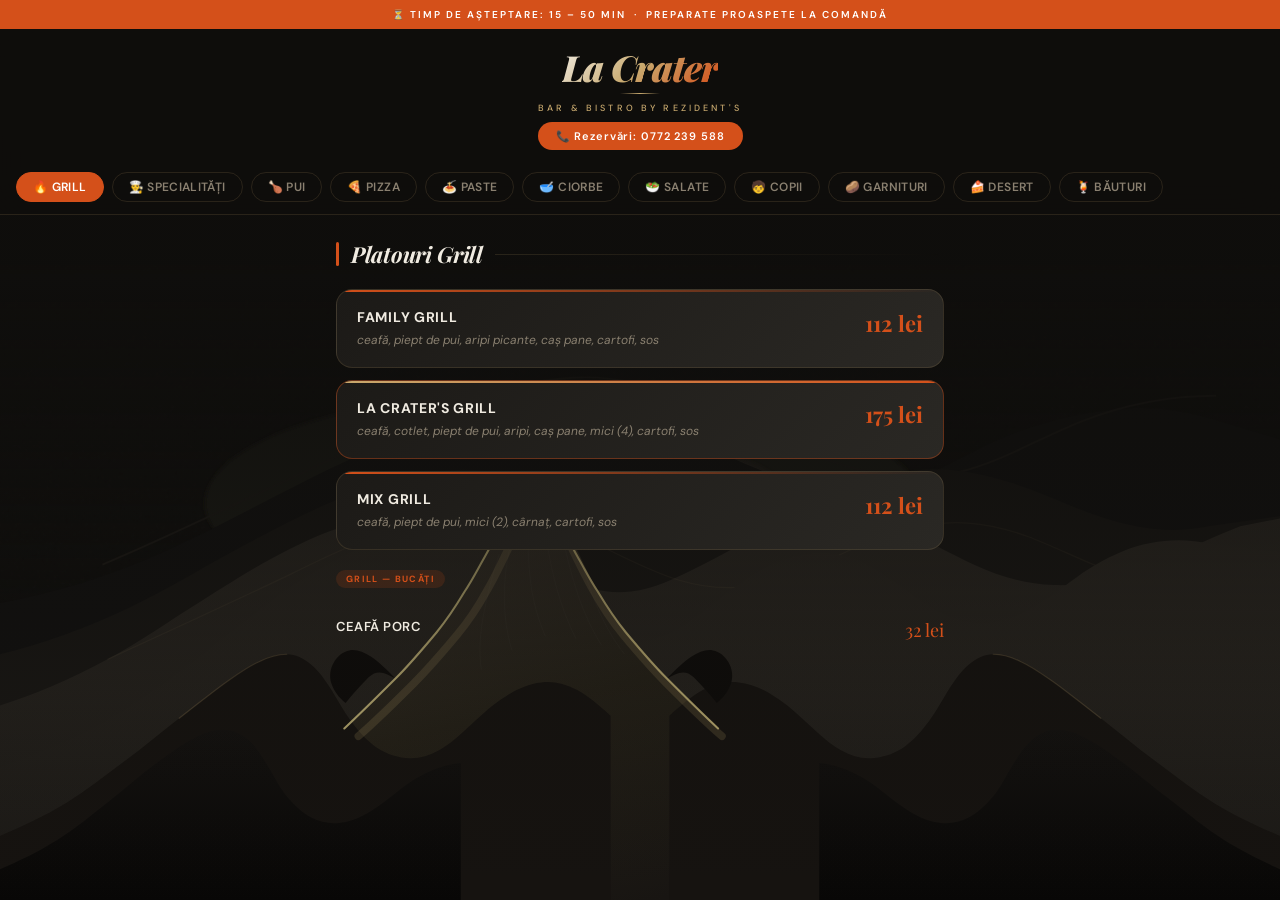
==== commit dcec6aa4: "Update index.html" ====
--- a/index.html
+++ b/index.html
@@ -1,464 +1,2168 @@
 <!DOCTYPE html>
+
 <html lang="ro">
+
 <head>
+
 <meta charset="UTF-8">
+
 <meta name="viewport" content="width=device-width, initial-scale=1.0">
+
 <title>La Crater — Bar & Bistro</title>
+
 <link rel="icon" type="image/x-icon" href="favicon.ico.png">
+
 <link href="https://fonts.googleapis.com/css2?family=Playfair+Display:ital,wght@0,700;0,900;1,700&family=DM+Sans:wght@300;400;500;600&display=swap" rel="stylesheet">
+
 <style>
+
 :root {
+
 --ember: #D4501A;
+
 --ember-light: #E8622A;
+
 --ember-glow: rgba(212,80,26,0.15);
+
 --coal: #0F0E0C;
+
 --ash: #1C1A17;
+
 --smoke: #2A2824;
+
 --stone: #3D3A35;
+
 --parchment: #F5F0E8;
+
 --cream: #FAF7F2;
+
 --gold: #C8A96E;
+
 --gold-dim: rgba(200,169,110,0.3);
+
 --text-primary: #F0EBE1;
+
 --text-muted: #8A8070;
+
 --text-dim: #5A554D;
+
 --border: rgba(255,255,255,0.06);
+
 --border-warm: rgba(200,169,110,0.15);
-}
+
+}
+
+
 
 * { margin: 0; padding: 0; box-sizing: border-box; }
+
+
+
 html { scroll-behavior: smooth; }
 
+
+
 body {
+
 background: var(--coal);
+
 color: var(--text-primary);
+
 font-family: 'DM Sans', sans-serif;
+
 min-height: 100vh;
+
 overflow-x: hidden;
-}
-
-/* ─── LANGUAGE SWITCHER STYLES ─── */
-.lang-switcher {
-  position: absolute;
-  top: 15px;
-  right: 15px;
-  display: flex;
-  gap: 4px;
-  z-index: 110;
-}
-.lang-btn {
-  background: var(--ash);
-  color: var(--text-muted);
-  border: 1px solid var(--border-warm);
-  padding: 5px 8px;
-  font-size: 10px;
-  font-weight: 700;
-  cursor: pointer;
-  border-radius: 6px;
-  transition: all 0.2s;
-}
-.lang-btn.active {
-  background: var(--ember);
-  color: white;
-  border-color: var(--ember);
-}
-
-/* ─── TRANSLATION LOGIC ─── */
-body.lang-en .ro, body.lang-en .hu { display: none !important; }
-body.lang-hu .ro, body.lang-hu .en { display: none !important; }
-body:not(.lang-en):not(.lang-hu) .en, body:not(.lang-en):not(.lang-hu) .hu { display: none !important; }
+
+}
+
+
 
 /* ─── NOISE TEXTURE OVERLAY ─── */
+
 body::before {
+
 content: '';
+
 position: fixed;
+
 inset: 0;
+
 background-image: url("data:image/svg+xml,%3Csvg viewBox='0 0 256 256' xmlns='http://www.w3.org/2000/svg'%3E%3Cfilter id='noise'%3E%3CfeTurbulence type='fractalNoise' baseFrequency='0.9' numOctaves='4' stitchTiles='stitch'/%3E%3C/filter%3E%3Crect width='100%25' height='100%25' filter='url(%23noise)' opacity='0.04'/%3E%3C/svg%3E");
+
 pointer-events: none;
+
 z-index: 0;
+
 opacity: 0.5;
-}
+
+}
+
+
 
 /* ─── MOUNTAIN BACKGROUND ─── */
+
 .mountain-bg {
+
 position: fixed;
-bottom: 0; left: 0; right: 0;
-width: 100%; height: 100vh;
-pointer-events: none; z-index: 0;
-}
+
+bottom: 0;
+
+left: 0;
+
+right: 0;
+
+width: 100%;
+
+height: 100vh;
+
+pointer-events: none;
+
+z-index: 0;
+
+}
+
+
 
 /* ─── WAIT BANNER ─── */
+
 .wait-banner {
+
 background: var(--ember);
+
 color: #fff;
+
 text-align: center;
+
 padding: 8px 16px;
+
 font-size: 10px;
+
 letter-spacing: 0.2em;
+
 text-transform: uppercase;
+
 font-weight: 600;
+
 position: sticky;
+
 top: 0;
+
 z-index: 100;
-}
+
+}
+
+
 
 /* ─── HEADER ─── */
+
 header {
+
 position: sticky;
+
 top: 28px;
+
 z-index: 90;
+
 background: rgba(15,14,12,0.92);
+
 backdrop-filter: blur(20px);
+
 -webkit-backdrop-filter: blur(20px);
+
 border-bottom: 1px solid var(--border-warm);
-}
+
+}
+
+
 
 .header-top {
+
 padding: 20px 16px 12px;
+
 text-align: center;
+
+}
+
+
+
+.logo-badge {
+
+display: inline-flex;
+
+flex-direction: column;
+
+align-items: center;
+
+gap: 2px;
+
+}
+
+
+
+.logo-main {
+
+font-family: 'Playfair Display', serif;
+
+font-size: 36px;
+
+font-weight: 900;
+
+font-style: italic;
+
+letter-spacing: -1px;
+
+line-height: 1;
+
+background: linear-gradient(135deg, #F0EBE1 0%, var(--gold) 50%, var(--ember) 100%);
+
+-webkit-background-clip: text;
+
+-webkit-text-fill-color: transparent;
+
+background-clip: text;
+
+}
+
+
+
+.logo-sub {
+
+font-size: 9px;
+
+letter-spacing: 0.35em;
+
+text-transform: uppercase;
+
+color: var(--gold);
+
+font-weight: 500;
+
+}
+
+
+
+.logo-divider {
+
+width: 40px;
+
+height: 1px;
+
+background: linear-gradient(90deg, transparent, var(--gold), transparent);
+
+margin: 6px auto;
+
+}
+
+
+
+.phone-btn {
+
+display: inline-flex;
+
+align-items: center;
+
+gap: 6px;
+
+background: var(--ember);
+
+color: white;
+
+text-decoration: none;
+
+font-size: 11px;
+
+font-weight: 600;
+
+letter-spacing: 0.08em;
+
+padding: 7px 18px;
+
+border-radius: 50px;
+
+margin-top: 8px;
+
+transition: background 0.2s;
+
+}
+
+
+
+.phone-btn:hover { background: var(--ember-light); }
+
+
+
+/* ─── NAV PILLS ─── */
+
+.nav-scroll {
+
+display: flex;
+
+gap: 8px;
+
+overflow-x: auto;
+
+padding: 10px 16px 12px;
+
+scrollbar-width: none;
+
+}
+
+.nav-scroll::-webkit-scrollbar { display: none; }
+
+
+
+.nav-pill {
+
+flex-shrink: 0;
+
+padding: 6px 16px;
+
+border-radius: 50px;
+
+font-size: 12px;
+
+font-weight: 600;
+
+text-decoration: none;
+
+border: 1px solid var(--border-warm);
+
+color: var(--text-muted);
+
+background: transparent;
+
+transition: all 0.2s;
+
+letter-spacing: 0.03em;
+
+text-transform: uppercase;
+
+}
+
+
+
+.nav-pill:hover, .nav-pill.active {
+
+background: var(--ember);
+
+border-color: var(--ember);
+
+color: white;
+
+}
+
+
+
+/* ─── MAIN ─── */
+
+main {
+
+max-width: 640px;
+
+margin: 0 auto;
+
+padding: 24px 16px 80px;
+
 position: relative;
-}
-
-.logo-badge {
-display: inline-flex;
+
+z-index: 1;
+
+}
+
+
+
+/* ─── SECTION TITLE ─── */
+
+.section-title {
+
+display: flex;
+
+align-items: center;
+
+gap: 12px;
+
+margin-bottom: 20px;
+
+}
+
+
+
+.section-title h2 {
+
+font-family: 'Playfair Display', serif;
+
+font-size: 22px;
+
+font-weight: 700;
+
+font-style: italic;
+
+color: var(--text-primary);
+
+letter-spacing: -0.3px;
+
+}
+
+
+
+.section-line {
+
+flex: 1;
+
+height: 1px;
+
+background: linear-gradient(90deg, var(--border-warm), transparent);
+
+}
+
+
+
+.section-accent {
+
+width: 3px;
+
+height: 24px;
+
+background: var(--ember);
+
+border-radius: 2px;
+
+flex-shrink: 0;
+
+}
+
+
+
+section { scroll-margin-top: 130px; margin-bottom: 40px; }
+
+
+
+/* ─── GRILL PLATTERS ─── */
+
+.platter-grid { display: grid; gap: 12px; }
+
+
+
+.platter-card {
+
+background: linear-gradient(135deg, var(--ash) 0%, var(--smoke) 100%);
+
+border: 1px solid var(--border-warm);
+
+border-radius: 16px;
+
+padding: 18px 20px;
+
+display: flex;
+
+justify-content: space-between;
+
+align-items: flex-start;
+
+gap: 16px;
+
+position: relative;
+
+overflow: hidden;
+
+transition: transform 0.2s, border-color 0.2s;
+
+}
+
+
+
+.platter-card::before {
+
+content: '';
+
+position: absolute;
+
+top: 0; left: 0; right: 0;
+
+height: 2px;
+
+background: linear-gradient(90deg, var(--ember), transparent);
+
+}
+
+
+
+.platter-card:hover { transform: translateY(-2px); border-color: var(--gold-dim); }
+
+.platter-card.featured { border-color: rgba(212,80,26,0.4); }
+
+.platter-card.featured::before { background: linear-gradient(90deg, var(--gold), var(--ember)); }
+
+
+
+.platter-name {
+
+font-weight: 700;
+
+font-size: 14px;
+
+text-transform: uppercase;
+
+letter-spacing: 0.05em;
+
+color: var(--text-primary);
+
+margin-bottom: 5px;
+
+}
+
+
+
+.platter-desc {
+
+font-size: 12px;
+
+color: var(--text-muted);
+
+line-height: 1.5;
+
+font-style: italic;
+
+}
+
+
+
+.platter-price {
+
+font-family: 'Playfair Display', serif;
+
+font-size: 22px;
+
+font-weight: 700;
+
+color: var(--ember);
+
+white-space: nowrap;
+
+flex-shrink: 0;
+
+}
+
+
+
+/* ─── CHEF'S SPECIALS — Dark panel ─── */
+
+.chef-panel {
+
+background: var(--ash);
+
+border: 1px solid var(--border-warm);
+
+border-radius: 20px;
+
+overflow: hidden;
+
+}
+
+
+
+.chef-header {
+
+background: linear-gradient(135deg, var(--ember) 0%, #A03010 100%);
+
+padding: 16px 20px;
+
+display: flex;
+
+align-items: center;
+
+gap: 10px;
+
+}
+
+
+
+.chef-header-icon { font-size: 20px; }
+
+
+
+.chef-header h2 {
+
+font-family: 'Playfair Display', serif;
+
+font-size: 18px;
+
+font-style: italic;
+
+font-weight: 700;
+
+color: white;
+
+}
+
+
+
+.chef-items { padding: 8px 0; }
+
+
+
+.chef-item {
+
+padding: 14px 20px;
+
+display: flex;
+
+justify-content: space-between;
+
+align-items: flex-start;
+
+gap: 16px;
+
+border-bottom: 1px solid var(--border);
+
+transition: background 0.15s;
+
+}
+
+
+
+.chef-item:last-child { border-bottom: none; }
+
+.chef-item:hover { background: rgba(255,255,255,0.03); }
+
+
+
+.chef-item-name {
+
+font-weight: 600;
+
+font-size: 13px;
+
+text-transform: uppercase;
+
+letter-spacing: 0.04em;
+
+margin-bottom: 4px;
+
+}
+
+
+
+.chef-item-desc {
+
+font-size: 11px;
+
+color: var(--text-dim);
+
+font-style: italic;
+
+line-height: 1.4;
+
+}
+
+
+
+.chef-item-price {
+
+font-family: 'Playfair Display', serif;
+
+font-size: 20px;
+
+color: var(--gold);
+
+white-space: nowrap;
+
+flex-shrink: 0;
+
+}
+
+
+
+/* ─── STANDARD LIST ─── */
+
+.menu-list { display: flex; flex-direction: column; gap: 0; }
+
+
+
+.menu-item {
+
+display: flex;
+
+justify-content: space-between;
+
+align-items: flex-start;
+
+gap: 16px;
+
+padding: 14px 0;
+
+border-bottom: 1px solid var(--border);
+
+transition: background 0.15s;
+
+}
+
+
+
+.menu-item:last-child { border-bottom: none; }
+
+
+
+.menu-item-name {
+
+font-size: 13px;
+
+font-weight: 600;
+
+text-transform: uppercase;
+
+letter-spacing: 0.04em;
+
+margin-bottom: 3px;
+
+}
+
+
+
+.menu-item-desc {
+
+font-size: 11px;
+
+color: var(--text-dim);
+
+font-style: italic;
+
+line-height: 1.4;
+
+}
+
+
+
+.menu-item-price {
+
+font-family: 'Playfair Display', serif;
+
+font-size: 18px;
+
+color: var(--ember);
+
+white-space: nowrap;
+
+flex-shrink: 0;
+
+}
+
+
+
+/* ─── PIZZA GRID ─── */
+
+.pizza-grid {
+
+display: grid;
+
+grid-template-columns: 1fr 1fr;
+
+gap: 10px;
+
+}
+
+
+
+.pizza-card {
+
+background: var(--ash);
+
+border: 1px solid var(--border);
+
+border-radius: 14px;
+
+padding: 14px 16px;
+
+transition: border-color 0.2s, transform 0.2s;
+
+}
+
+
+
+.pizza-card:hover { border-color: var(--gold-dim); transform: translateY(-2px); }
+
+.pizza-card.special { border-color: rgba(212,80,26,0.3); grid-column: span 2; background: linear-gradient(135deg, var(--smoke) 0%, var(--ash) 100%); }
+
+
+
+.pizza-card-name {
+
+font-size: 12px;
+
+font-weight: 700;
+
+text-transform: uppercase;
+
+letter-spacing: 0.05em;
+
+margin-bottom: 4px;
+
+}
+
+
+
+.pizza-card-desc {
+
+font-size: 10px;
+
+color: var(--text-dim);
+
+font-style: italic;
+
+line-height: 1.4;
+
+margin-bottom: 10px;
+
+}
+
+
+
+.pizza-card-price {
+
+font-family: 'Playfair Display', serif;
+
+font-size: 20px;
+
+color: var(--ember);
+
+}
+
+
+
+.pizza-card.special .pizza-card-price { color: var(--gold); }
+
+
+
+/* ─── PASTE TABLE ─── */
+
+.paste-list {
+
+background: var(--ash);
+
+border-radius: 16px;
+
+overflow: hidden;
+
+border: 1px solid var(--border-warm);
+
+}
+
+
+
+.paste-item {
+
+display: flex;
+
+justify-content: space-between;
+
+align-items: flex-start;
+
+padding: 13px 18px;
+
+border-bottom: 1px solid var(--border);
+
+gap: 16px;
+
+}
+
+
+
+.paste-item:last-child { border-bottom: none; }
+
+
+
+.paste-item-name {
+
+font-size: 13px;
+
+font-weight: 600;
+
+text-transform: uppercase;
+
+letter-spacing: 0.03em;
+
+margin-bottom: 3px;
+
+}
+
+
+
+.paste-item-desc {
+
+font-size: 10px;
+
+color: var(--text-dim);
+
+font-style: italic;
+
+}
+
+
+
+.paste-item-price {
+
+font-family: 'Playfair Display', serif;
+
+font-size: 18px;
+
+color: var(--gold);
+
+white-space: nowrap;
+
+flex-shrink: 0;
+
+}
+
+
+
+/* ─── SALATE GRID ─── */
+
+.salate-grid { display: grid; gap: 10px; }
+
+
+
+.salata-card {
+
+background: var(--ash);
+
+border: 1px solid var(--border);
+
+border-radius: 14px;
+
+padding: 14px 16px;
+
+display: flex;
+
+justify-content: space-between;
+
+align-items: flex-start;
+
+gap: 12px;
+
+transition: border-color 0.2s;
+
+}
+
+
+
+.salata-card:hover { border-color: var(--gold-dim); }
+
+
+
+/* ─── SMALL SIDES GRID ─── */
+
+.sides-grid {
+
+display: grid;
+
+grid-template-columns: 1fr 1fr;
+
+gap: 8px;
+
+}
+
+
+
+.side-item {
+
+background: var(--ash);
+
+border: 1px solid var(--border);
+
+border-radius: 10px;
+
+padding: 10px 14px;
+
+display: flex;
+
+justify-content: space-between;
+
+align-items: center;
+
+gap: 8px;
+
+}
+
+
+
+.side-item-name { font-size: 11px; font-weight: 500; color: var(--text-muted); }
+
+.side-item-price { font-family: 'Playfair Display', serif; font-size: 16px; color: var(--ember); white-space: nowrap; }
+
+
+
+/* ─── DRINKS ─── */
+
+.drinks-section { margin-bottom: 24px; }
+
+
+
+.drinks-subtitle {
+
+font-size: 10px;
+
+letter-spacing: 0.2em;
+
+text-transform: uppercase;
+
+color: var(--gold);
+
+font-weight: 600;
+
+margin-bottom: 12px;
+
+padding-bottom: 8px;
+
+border-bottom: 1px solid var(--border-warm);
+
+}
+
+
+
+.drink-row {
+
+display: flex;
+
+justify-content: space-between;
+
+align-items: center;
+
+padding: 10px 0;
+
+border-bottom: 1px solid var(--border);
+
+gap: 12px;
+
+}
+
+
+
+.drink-row:last-child { border-bottom: none; }
+
+.drink-name { font-size: 12px; font-weight: 500; color: var(--text-muted); }
+
+.drink-price { font-family: 'Playfair Display', serif; font-size: 16px; color: var(--text-primary); white-space: nowrap; }
+
+
+
+/* ─── COCKTAIL CARDS ─── */
+
+.cocktail-grid { display: grid; grid-template-columns: 1fr 1fr; gap: 10px; }
+
+
+
+.cocktail-card {
+
+background: linear-gradient(135deg, rgba(212,80,26,0.08) 0%, var(--ash) 100%);
+
+border: 1px solid rgba(212,80,26,0.2);
+
+border-radius: 14px;
+
+padding: 14px;
+
+transition: border-color 0.2s, transform 0.2s;
+
+}
+
+
+
+.cocktail-card:hover { border-color: rgba(212,80,26,0.5); transform: translateY(-2px); }
+
+.cocktail-name { font-size: 12px; font-weight: 700; text-transform: uppercase; letter-spacing: 0.04em; margin-bottom: 4px; }
+
+.cocktail-desc { font-size: 10px; color: var(--text-dim); font-style: italic; line-height: 1.4; margin-bottom: 10px; }
+
+.cocktail-price { font-family: 'Playfair Display', serif; font-size: 18px; color: var(--ember); }
+
+
+
+.non-alc-badge {
+
+display: inline-block;
+
+background: rgba(200,169,110,0.15);
+
+color: var(--gold);
+
+font-size: 9px;
+
+letter-spacing: 0.1em;
+
+text-transform: uppercase;
+
+font-weight: 600;
+
+padding: 2px 8px;
+
+border-radius: 50px;
+
+margin-bottom: 4px;
+
+}
+
+
+
+/* ─── WINE TABLE ─── */
+
+.wine-winery {
+
+background: var(--ash);
+
+border: 1px solid var(--border-warm);
+
+border-radius: 14px;
+
+overflow: hidden;
+
+margin-bottom: 12px;
+
+}
+
+
+
+.wine-winery-header {
+
+background: var(--smoke);
+
+padding: 10px 16px;
+
+font-size: 11px;
+
+font-weight: 700;
+
+letter-spacing: 0.15em;
+
+text-transform: uppercase;
+
+color: var(--gold);
+
+}
+
+
+
+.wine-row {
+
+display: flex;
+
+justify-content: space-between;
+
+align-items: center;
+
+padding: 11px 16px;
+
+border-bottom: 1px solid var(--border);
+
+gap: 12px;
+
+}
+
+
+
+.wine-row:last-child { border-bottom: none; }
+
+.wine-name { font-size: 12px; font-weight: 500; color: var(--text-muted); }
+
+.wine-price { font-family: 'Playfair Display', serif; font-size: 18px; color: var(--gold); white-space: nowrap; }
+
+
+
+/* ─── DESERT ─── */
+
+.desert-grid { display: grid; grid-template-columns: 1fr 1fr; gap: 10px; }
+
+
+
+.desert-card {
+
+background: linear-gradient(135deg, var(--smoke) 0%, var(--ash) 100%);
+
+border: 1px solid var(--border-warm);
+
+border-radius: 16px;
+
+padding: 18px;
+
+text-align: center;
+
+transition: transform 0.2s, border-color 0.2s;
+
+}
+
+
+
+.desert-card:hover { transform: translateY(-3px); border-color: var(--gold-dim); }
+
+.desert-icon { font-size: 28px; margin-bottom: 8px; }
+
+.desert-name { font-size: 12px; font-weight: 700; text-transform: uppercase; letter-spacing: 0.05em; margin-bottom: 8px; }
+
+.desert-price { font-family: 'Playfair Display', serif; font-size: 22px; color: var(--gold); }
+
+
+
+/* ─── MENIU COPII ─── */
+
+.copii-grid { display: grid; grid-template-columns: repeat(3, 1fr); gap: 10px; }
+
+
+
+.copii-card {
+
+background: var(--ash);
+
+border: 1px solid var(--border);
+
+border-radius: 14px;
+
+padding: 14px;
+
+text-align: center;
+
+transition: border-color 0.2s;
+
+}
+
+
+
+.copii-card:hover { border-color: var(--gold-dim); }
+
+.copii-icon { font-size: 24px; margin-bottom: 6px; }
+
+.copii-name { font-size: 11px; font-weight: 700; text-transform: uppercase; letter-spacing: 0.04em; margin-bottom: 4px; }
+
+.copii-desc { font-size: 10px; color: var(--text-dim); font-style: italic; margin-bottom: 8px; }
+
+.copii-price { font-family: 'Playfair Display', serif; font-size: 18px; color: var(--ember); }
+
+
+
+/* ─── EXTRAS GRID ─── */
+
+.extras-grid { display: grid; grid-template-columns: repeat(3, 1fr); gap: 8px; }
+
+.extra-chip {
+
+background: var(--ash);
+
+border: 1px solid var(--border);
+
+border-radius: 10px;
+
+padding: 10px;
+
+display: flex;
+
 flex-direction: column;
+
 align-items: center;
-gap: 2px;
-}
-
-.logo-main {
+
+gap: 4px;
+
+text-align: center;
+
+}
+
+.extra-chip-name { font-size: 10px; color: var(--text-muted); text-transform: uppercase; letter-spacing: 0.03em; }
+
+.extra-chip-qty { font-size: 9px; color: var(--text-dim); }
+
+.extra-chip-price { font-family: 'Playfair Display', serif; font-size: 16px; color: var(--gold); }
+
+
+
+/* ─── FOOTER ─── */
+
+footer {
+
+background: var(--ash);
+
+border-top: 1px solid var(--border-warm);
+
+padding: 28px 20px;
+
+text-align: center;
+
+position: relative;
+
+z-index: 1;
+
+}
+
+
+
+.footer-logo {
+
 font-family: 'Playfair Display', serif;
-font-size: 36px;
+
+font-size: 24px;
+
 font-weight: 900;
+
 font-style: italic;
-letter-spacing: -1px;
-line-height: 1;
-background: linear-gradient(135deg, #F0EBE1 0%, var(--gold) 50%, var(--ember) 100%);
+
+background: linear-gradient(135deg, var(--gold), var(--ember));
+
 -webkit-background-clip: text;
+
 -webkit-text-fill-color: transparent;
+
 background-clip: text;
-}
-
-.logo-sub {
+
+margin-bottom: 8px;
+
+}
+
+
+
+.allergen-box {
+
+background: var(--smoke);
+
+border: 1px solid var(--border);
+
+border-radius: 12px;
+
+padding: 14px 16px;
+
+margin: 16px 0;
+
+text-align: left;
+
+}
+
+
+
+.allergen-title { font-size: 10px; letter-spacing: 0.15em; text-transform: uppercase; color: var(--gold); font-weight: 700; margin-bottom: 8px; }
+
+.allergen-text { font-size: 10px; color: var(--text-dim); line-height: 1.6; }
+
+
+
+.footer-thanks { font-size: 11px; color: var(--text-dim); letter-spacing: 0.15em; text-transform: uppercase; margin-top: 16px; }
+
+
+
+/* ─── SCROLL ANIMATIONS ─── */
+
+@keyframes fadeUp {
+
+from { opacity: 0; transform: translateY(16px); }
+
+to { opacity: 1; transform: translateY(0); }
+
+}
+
+
+
+section { animation: fadeUp 0.5s ease both; }
+
+
+
+/* ─── CATEGORY BADGE ─── */
+
+.cat-badge {
+
+display: inline-block;
+
 font-size: 9px;
-letter-spacing: 0.35em;
+
+font-weight: 700;
+
+letter-spacing: 0.15em;
+
 text-transform: uppercase;
-color: var(--gold);
-font-weight: 500;
-}
-
-.logo-divider {
-width: 40px;
-height: 1px;
-background: linear-gradient(90deg, transparent, var(--gold), transparent);
-margin: 6px auto;
-}
-
-.phone-btn {
-display: inline-flex;
-align-items: center;
-gap: 6px;
-background: var(--ember);
-color: white;
-text-decoration: none;
-font-size: 11px;
-font-weight: 600;
-letter-spacing: 0.08em;
-padding: 7px 18px;
+
+color: var(--ember);
+
+background: var(--ember-glow);
+
+padding: 3px 10px;
+
 border-radius: 50px;
-margin-top: 8px;
-transition: background 0.2s;
-}
-
-.phone-btn:hover { background: var(--ember-light); }
-
-/* ─── NAV PILLS ─── */
-.nav-scroll {
-display: flex;
-gap: 8px;
-overflow-x: auto;
-padding: 10px 16px 12px;
-scrollbar-width: none;
-}
-.nav-scroll::-webkit-scrollbar { display: none; }
-
-.nav-pill {
-flex-shrink: 0;
-padding: 6px 16px;
-border-radius: 50px;
-font-size: 12px;
-font-weight: 600;
-text-decoration: none;
-border: 1px solid var(--border-warm);
-color: var(--text-muted);
-background: transparent;
-transition: all 0.2s;
-letter-spacing: 0.03em;
-text-transform: uppercase;
-}
-
-.nav-pill:hover, .nav-pill.active {
-background: var(--ember);
-border-color: var(--ember);
-color: white;
-}
-
-/* ─── MAIN ─── */
-main {
-max-width: 640px;
-margin: 0 auto;
-padding: 24px 16px 80px;
-position: relative;
-z-index: 1;
-}
-
-.section-title {
-display: flex;
-align-items: center;
-gap: 12px;
-margin-bottom: 20px;
-}
-
-.section-title h2 {
-font-family: 'Playfair Display', serif;
-font-size: 22px;
-font-weight: 700;
-font-style: italic;
-color: var(--text-primary);
-letter-spacing: -0.3px;
-}
-
-.section-line {
-flex: 1;
-height: 1px;
-background: linear-gradient(90deg, var(--border-warm), transparent);
-}
-
-.section-accent {
-width: 3px;
-height: 24px;
-background: var(--ember);
-border-radius: 2px;
-flex-shrink: 0;
-}
-
-section { scroll-margin-top: 130px; margin-bottom: 40px; animation: fadeUp 0.5s ease both; }
-
-/* ─── GRILL PLATTERS ─── */
-.platter-grid { display: grid; gap: 12px; }
-.platter-card {
-background: linear-gradient(135deg, var(--ash) 0%, var(--smoke) 100%);
-border: 1px solid var(--border-warm);
-border-radius: 16px;
-padding: 18px 20px;
-display: flex;
-justify-content: space-between;
-align-items: flex-start;
-gap: 16px;
-position: relative;
-overflow: hidden;
-transition: transform 0.2s, border-color 0.2s;
-}
-.platter-card::before {
-content: '';
-position: absolute;
-top: 0; left: 0; right: 0;
-height: 2px;
-background: linear-gradient(90deg, var(--ember), transparent);
-}
-.platter-card:hover { transform: translateY(-2px); border-color: var(--gold-dim); }
-.platter-card.featured { border-color: rgba(212,80,26,0.4); }
-
-.platter-name {
-font-weight: 700;
-font-size: 14px;
-text-transform: uppercase;
-letter-spacing: 0.05em;
-color: var(--text-primary);
-margin-bottom: 5px;
-}
-
-.platter-desc {
-font-size: 12px;
-color: var(--text-muted);
-line-height: 1.5;
-font-style: italic;
-}
-
-.platter-price {
-font-family: 'Playfair Display', serif;
-font-size: 22px;
-font-weight: 700;
-color: var(--ember);
-white-space: nowrap;
-flex-shrink: 0;
-}
-
-.cat-badge {
-display: inline-block;
-font-size: 9px;
-font-weight: 700;
-letter-spacing: 0.15em;
-text-transform: uppercase;
-color: var(--ember);
-background: var(--ember-glow);
-padding: 3px 10px;
-border-radius: 50px;
+
 margin-bottom: 16px;
-}
-
-.menu-list { display: flex; flex-direction: column; gap: 0; }
-.menu-item {
-display: flex;
-justify-content: space-between;
-align-items: flex-start;
-gap: 16px;
-padding: 14px 0;
-border-bottom: 1px solid var(--border);
-}
-.menu-item-name {
-font-size: 13px;
-font-weight: 600;
-text-transform: uppercase;
-letter-spacing: 0.04em;
-margin-bottom: 3px;
-}
-.menu-item-price {
-font-family: 'Playfair Display', serif;
-font-size: 18px;
-color: var(--ember);
-white-space: nowrap;
-}
-
-@keyframes fadeUp {
-from { opacity: 0; transform: translateY(16px); }
-to { opacity: 1; transform: translateY(0); }
-}
+
+}
+
 </style>
+
 </head>
+
 <body>
 
+<!-- ═══ MOUNTAIN BACKGROUND ═══ -->
+
 <svg class="mountain-bg" viewBox="0 0 1000 700" preserveAspectRatio="xMidYMax meet" xmlns="http://www.w3.org/2000/svg">
-    <defs>
-        <linearGradient id="sky-fade" x1="0" y1="0" x2="0" y2="1">
-            <stop offset="0%" stop-color="#0F0E0C" stop-opacity="1"/>
-            <stop offset="100%" stop-color="#0F0E0C" stop-opacity="0"/>
-        </linearGradient>
-    </defs>
-    <rect x="0" y="0" width="1000" height="700" fill="url(#sky-fade)"/>
-    <path fill="#1A1815" d="M0,700 L0,500 C200,450 400,350 500,400 C600,350 800,450 1000,500 L1000,700 Z"/>
+
+<defs>
+
+<linearGradient id="sky-fade" x1="0" y1="0" x2="0" y2="1">
+
+<stop offset="0%" stop-color="#0F0E0C" stop-opacity="1"/>
+
+<stop offset="28%" stop-color="#0F0E0C" stop-opacity="0.96"/>
+
+<stop offset="52%" stop-color="#0F0E0C" stop-opacity="0.60"/>
+
+<stop offset="78%" stop-color="#0F0E0C" stop-opacity="0.18"/>
+
+<stop offset="100%" stop-color="#0F0E0C" stop-opacity="0"/>
+
+</linearGradient>
+
+<linearGradient id="rock-mid" x1="0" y1="0" x2="0" y2="1">
+
+<stop offset="0%" stop-color="#2E2A24"/>
+
+<stop offset="100%" stop-color="#1A1815"/>
+
+</linearGradient>
+
+<linearGradient id="rock-peak" x1="0.3" y1="0" x2="0.7" y2="1">
+
+<stop offset="0%" stop-color="#3A342C"/>
+
+<stop offset="50%" stop-color="#252118"/>
+
+<stop offset="100%" stop-color="#181512"/>
+
+</linearGradient>
+
+<linearGradient id="rock-fore" x1="0" y1="0" x2="0" y2="1">
+
+<stop offset="0%" stop-color="#141210"/>
+
+<stop offset="100%" stop-color="#080706"/>
+
+</linearGradient>
+
+<clipPath id="mtn-clip">
+
+<rect x="0" y="0" width="1000" height="700"/>
+
+</clipPath>
+
+<filter id="blur-back" x="-5%" y="-5%" width="110%" height="110%">
+
+<feGaussianBlur stdDeviation="1.5"/>
+
+</filter>
+
+</defs>
+
+
+<g clip-path="url(#mtn-clip)">
+
+
+<!-- LAYER 6 — sky glow behind peaks, atmospheric depth -->
+
+<ellipse cx="440" cy="390" rx="280" ry="90" fill="#1E1C17" filter="url(#blur-back)"/>
+
+<ellipse cx="440" cy="390" rx="180" ry="55" fill="#26221C" filter="url(#blur-back)"/>
+
+
+<!-- LAYER 5 — farthest range, barely lighter than sky -->
+
+<path fill="#121110" d="
+
+M0,700 L0,468
+
+C45,460 88,446 128,428
+
+C164,412 196,394 232,376
+
+C265,359 294,346 326,334
+
+C356,323 382,316 412,312
+
+C440,308 464,312 492,320
+
+C518,328 540,340 566,352
+
+C592,364 616,374 644,378
+
+C672,382 696,378 722,368
+
+C748,358 768,344 796,334
+
+C824,324 850,318 880,316
+
+C910,314 936,320 966,330
+
+L1000,340 L1000,700 Z
+
+"/>
+
+<!-- farther peaks accent ridgeline -->
+
+<path fill="none" stroke="#1E1B17" stroke-width="1.5" d="
+
+M80,438 C128,418 172,396 220,374 C262,354 298,336 340,318
+
+C378,302 412,294 448,292 C480,290 510,298 545,312
+
+C578,325 608,342 645,356 C680,368 712,374 748,366
+
+C782,358 810,340 845,326 C878,313 912,306 950,306
+
+"/>
+
+
+<!-- LAYER 4 — distant ridgeline, more visible -->
+
+<path fill="#191714" d="
+
+M0,700 L0,508
+
+C32,500 66,488 100,472
+
+C130,458 155,442 185,426
+
+C213,411 237,398 264,387
+
+C290,377 312,370 338,366
+
+C362,362 383,364 406,370
+
+C428,376 446,386 466,396
+
+C486,406 504,414 526,418
+
+C548,422 568,420 590,412
+
+C612,404 630,392 652,382
+
+C674,372 694,366 718,364
+
+C742,362 764,366 790,374
+
+C816,382 838,394 864,402
+
+C890,410 914,414 944,408
+
+L1000,400 L1000,700 Z
+
+"/>
+
+
+<!-- LAYER 3 — mid mountains, more contrast -->
+
+<path fill="url(#rock-mid)" d="
+
+M0,700 L0,548
+
+C26,540 54,528 84,512
+
+C110,498 132,482 158,466
+
+C182,451 202,438 226,426
+
+C248,415 266,408 288,403
+
+C308,398 326,397 346,401
+
+C364,405 379,413 395,423
+
+C411,433 425,443 442,450
+
+C459,457 475,461 493,459
+
+C511,457 527,449 545,440
+
+C563,431 578,422 595,414
+
+C612,406 628,401 647,400
+
+C666,399 683,402 703,410
+
+C723,418 741,429 761,438
+
+C781,447 800,453 823,454
+
+C846,455 868,450 894,440
+
+C920,430 943,418 969,408
+
+L1000,402 L1000,700 Z
+
+"/>
+
+<!-- mid range ridge detail -->
+
+<path fill="none" stroke="rgba(180,155,100,0.08)" stroke-width="1" d="
+
+M84,512 C132,490 180,468 226,446 C268,425 302,410 340,402
+
+C375,394 406,396 440,410 C472,423 498,440 530,450
+
+C560,459 588,458 620,446 C650,435 676,418 710,410
+
+C742,402 770,404 803,416 C835,428 864,446 900,452
+
+"/>
+
+
+<!-- LAYER 2 — main mountain body -->
+
+<path fill="url(#rock-mid)" d="
+
+M0,700 L0,596
+
+C20,589 44,580 68,568
+
+C88,558 106,546 126,532
+
+C146,518 163,504 181,490
+
+C198,477 213,465 229,454
+
+C245,444 258,436 273,429
+
+C288,422 300,417 314,414
+
+C327,411 338,410 351,412
+
+C363,414 373,419 385,427
+
+C397,435 406,445 417,455
+
+C428,465 438,475 450,483
+
+C462,491 473,496 486,498
+
+C499,500 511,497 524,491
+
+C537,485 547,476 559,467
+
+C571,458 581,450 593,443
+
+C605,436 616,432 629,430
+
+C642,428 653,429 666,433
+
+C679,437 689,445 701,453
+
+C713,461 723,470 736,476
+
+C749,482 761,485 776,483
+
+C791,481 803,474 817,465
+
+C831,456 842,446 856,438
+
+C870,430 883,424 899,421
+
+C915,418 929,418 947,422
+
+L1000,428 L1000,700 Z
+
+"/>
+
+
+<!-- MAIN PEAK — dramatic V-crater summit -->
+
+<path fill="url(#rock-peak)" d="
+
+M170,700 L170,640
+
+C188,630 205,618 223,605
+
+C239,593 253,580 269,566
+
+C283,553 296,540 309,527
+
+C321,515 331,503 341,491
+
+C350,480 357,469 363,459
+
+C369,450 373,442 377,435
+
+C381,428 384,422 387,417
+
+C390,412 392,408 395,405
+
+C398,402 400,400 403,399
+
+C406,398 409,397 413,397
+
+C417,397 421,398 425,399
+
+C429,400 432,402 435,405
+
+C438,408 440,412 443,417
+
+C446,422 449,428 453,435
+
+C457,442 461,450 467,459
+
+C473,469 480,480 489,491
+
+C499,503 509,515 521,527
+
+C534,540 547,553 561,566
+
+C577,580 591,593 607,605
+
+C625,618 642,630 660,640
+
+L660,700 Z
+
+"/>
+
+
+<!-- Left rock spur — big secondary mass left of peak -->
+
+<path fill="#161310" d="
+
+M0,700 L0,650
+
+C16,643 34,635 52,624
+
+C68,614 82,603 98,591
+
+C113,580 126,569 140,558
+
+C153,548 164,539 175,531
+
+C185,524 193,518 202,514
+
+C210,510 217,508 224,508
+
+C231,508 237,511 243,516
+
+C249,521 254,528 259,536
+
+C264,544 268,552 274,560
+
+C280,568 286,575 293,580
+
+C300,585 308,588 317,589
+
+C326,590 334,588 343,583
+
+C352,578 359,571 368,563
+
+C377,555 385,547 395,541
+
+C404,535 413,531 423,530
+
+C433,529 441,531 451,536
+
+C460,541 468,548 477,556
+
+L477,700 Z
+
+"/>
+
+
+<!-- Right rock spur -->
+
+<path fill="#161310" d="
+
+M523,700 L523,556
+
+C532,548 540,541 549,536
+
+C559,531 567,529 577,530
+
+C587,531 596,535 605,541
+
+C615,547 623,555 632,563
+
+C641,571 648,578 657,583
+
+C666,588 674,590 683,589
+
+C692,588 700,585 707,580
+
+C714,575 720,568 726,560
+
+C732,552 736,544 741,536
+
+C746,528 751,521 757,516
+
+C763,511 769,508 776,508
+
+C783,508 790,510 798,514
+
+C807,518 815,524 825,531
+
+C836,539 847,548 860,558
+
+C874,569 887,580 902,591
+
+C918,603 932,614 948,624
+
+C966,635 984,643 1000,650
+
+L1000,700 Z
+
+"/>
+
+
+<!-- Left foreground rock — darkest, closest -->
+
+<path fill="url(#rock-fore)" d="
+
+M0,700 L0,676
+
+C14,670 29,663 45,653
+
+C59,644 71,634 85,623
+
+C98,613 109,603 121,594
+
+C132,586 141,579 151,574
+
+C160,569 167,567 175,567
+
+C182,567 188,570 194,575
+
+C200,580 204,587 209,595
+
+C214,603 218,612 224,619
+
+C230,626 236,632 244,636
+
+C252,640 260,641 270,639
+
+C280,637 288,632 298,625
+
+C308,618 316,610 327,604
+
+C338,598 348,594 360,593
+
+L360,700 Z
+
+"/>
+
+
+<!-- Right foreground rock -->
+
+<path fill="url(#rock-fore)" d="
+
+M640,700 L640,593
+
+C652,594 662,598 673,604
+
+C684,610 692,618 702,625
+
+C712,632 720,637 730,639
+
+C740,641 748,640 756,636
+
+C764,632 770,626 776,619
+
+C782,612 786,603 791,595
+
+C796,587 800,580 806,575
+
+C812,570 818,567 825,567
+
+C833,567 840,569 849,574
+
+C859,579 868,586 879,594
+
+C891,603 902,613 916,623
+
+C930,634 942,644 956,653
+
+C972,663 987,670 1000,676
+
+L1000,700 Z
+
+"/>
+
+
+<!-- Tiny rock teeth on peak flanks — crenellation detail -->
+
+<path fill="#0E0C0A" d="
+
+M309,527 C302,520 296,514 290,510 C284,506 278,504 273,505
+
+C268,506 264,509 261,514 C258,519 257,525 259,531
+
+C261,537 265,542 270,546 C275,540 281,533 288,526 C295,519 302,523 309,527 Z
+
+"/>
+
+<path fill="#0E0C0A" d="
+
+M521,527 C528,523 535,519 542,526 C549,533 555,540 560,546
+
+C565,542 569,537 571,531 C573,525 572,519 569,514
+
+C566,509 562,506 557,505 C552,504 546,506 540,510
+
+C534,514 528,520 521,527 Z
+
+"/>
+
+
+<!-- RIDGE HIGHLIGHT — the golden lit crest (user's version, enhanced) -->
+
+<path fill="none" stroke="rgba(211,195,130,0.85)" stroke-width="1.6"
+
+stroke-linecap="round" stroke-linejoin="round" d="
+
+M269,566
+
+C283,553 296,540 309,527
+
+C321,515 331,503 341,491
+
+C350,480 357,469 363,459
+
+C369,450 373,442 377,435
+
+C381,428 384,422 387,417
+
+C390,412 392,408 395,405
+
+C398,402 400,400 403,399
+
+C406,398 409,397 413,397
+
+C417,397 421,398 425,399
+
+C429,400 432,402 435,405
+
+C438,408 440,412 443,417
+
+C446,422 449,428 453,435
+
+C457,442 461,450 467,459
+
+C473,469 480,480 489,491
+
+C499,503 509,515 521,527
+
+C534,540 547,553 561,566
+
+"/>
+
+<!-- Glow halo behind the ridge line — gives depth -->
+
+<path fill="none" stroke="rgba(200,169,110,0.18)" stroke-width="6"
+
+stroke-linecap="round" stroke-linejoin="round" d="
+
+M280,572
+
+C296,558 310,544 323,531
+
+C336,518 347,505 357,493
+
+C367,481 374,470 380,459
+
+C386,449 390,440 394,432
+
+C398,424 401,417 404,412
+
+C407,407 409,403 412,400
+
+C415,398 418,397 422,397
+
+C426,397 429,398 432,400
+
+C435,403 437,407 440,412
+
+C443,417 446,424 450,432
+
+C454,440 458,449 464,459
+
+C470,470 477,481 487,493
+
+C497,505 508,518 521,531
+
+C534,544 548,558 564,572
+
+"/>
+
+
+<!-- Left flank secondary lit ridge -->
+
+<path fill="none" stroke="rgba(200,169,110,0.22)" stroke-width="0.9"
+
+stroke-linecap="round" d="
+
+M140,558 C153,548 164,539 175,531
+
+C185,524 193,518 202,514
+
+C210,510 217,508 224,508
+
+"/>
+
+<!-- Right flank secondary lit ridge -->
+
+<path fill="none" stroke="rgba(200,169,110,0.22)" stroke-width="0.9"
+
+stroke-linecap="round" d="
+
+M776,508 C783,508 790,510 798,514
+
+C807,518 815,524 825,531
+
+C836,539 847,548 860,558
+
+"/>
+
+
+<!-- Rock texture lines — fine hatching on the main peak faces -->
+
+<g stroke="rgba(255,255,255,0.04)" stroke-width="0.5" fill="none">
+
+<path d="M390,430 C385,445 381,460 378,476 C375,491 374,506 376,520"/>
+
+<path d="M400,418 C396,433 394,448 394,463 C394,478 396,492 400,505"/>
+
+<path d="M413,410 C412,425 413,440 415,455 C417,469 421,482 426,494"/>
+
+<path d="M426,412 C428,427 431,442 435,457 C439,471 444,484 450,496"/>
+
+<path d="M440,418 C443,433 447,448 452,463 C457,477 463,490 470,501"/>
+
+<path d="M452,428 C456,443 461,458 467,472 C473,486 480,498 488,508"/>
+
+</g>
+
+
+<!-- SKY FADE -->
+
+<rect x="0" y="0" width="1000" height="700" fill="url(#sky-fade)"/>
+
+
+</g>
+
 </svg>
 
-<div class="wait-banner">
-    <span class="ro">⏳ Timp de așteptare: 15 – 50 min &nbsp;·&nbsp; Preparate proaspete</span>
-    <span class="en">⏳ Waiting time: 15 – 50 min &nbsp;·&nbsp; Freshly prepared</span>
-    <span class="hu">⏳ Várakozási idő: 15 – 50 perc &nbsp;·&nbsp; Frissen készített</span>
+<div class="wait-banner">⏳ Timp de așteptare: 15 – 50 min &nbsp;·&nbsp; Preparate proaspete la comandă</div>
+
+
+
+<header>
+
+<div class="header-top">
+
+<div class="logo-badge">
+
+<span class="logo-main">La Crater</span>
+
+<div class="logo-divider"></div>
+
+<span class="logo-sub">Bar &amp; Bistro by Rezident's</span>
+
 </div>
 
-<header>
-    <div class="header-top">
-        <div class="lang-switcher">
-            <button id="btn-ro" class="lang-btn active" onclick="changeLanguage('ro')">RO</button>
-            <button id="btn-en" class="lang-btn" onclick="changeLanguage('en')">EN</button>
-            <button id="btn-hu" class="lang-btn" onclick="changeLanguage('hu')">HU</button>
-        </div>
-
-        <div class="logo-badge">
-            <span class="logo-main">La Crater</span>
-            <div class="logo-divider"></div>
-            <span class="logo-sub">Bar &amp; Bistro by Rezident's</span>
-        </div>
-        <br>
-        <a href="tel:0772239588" class="phone-btn">📞 <span class="ro">Rezervări</span><span class="en">Reservations</span><span class="hu">Foglalás</span>: 0772 239 588</a>
-    </div>
-    <nav class="nav-scroll">
-        <a href="#grill" class="nav-pill active"><span class="ro">🔥 Grill</span><span class="en">🔥 Grill</span><span class="hu">🔥 Grill</span></a>
-        <a href="#specialitati" class="nav-pill"><span class="ro">👨‍🍳 Specialități</span><span class="en">👨‍🍳 Specials</span><span class="hu">👨‍🍳 Specialitások</span></a>
-        <a href="#pui" class="nav-pill"><span class="ro">🍗 Pui</span><span class="en">🍗 Chicken</span><span class="hu">🍗 Csirke</span></a>
-        <a href="#pizza" class="nav-pill">🍕 Pizza</a>
-    </nav>
+<br>
+
+<a href="tel:0772239588" class="phone-btn">📞 Rezervări: 0772 239 588</a>
+
+</div>
+
+<nav class="nav-scroll">
+
+<a href="#grill" class="nav-pill active">🔥 Grill</a>
+
+<a href="#specialitati" class="nav-pill">👨‍🍳 Specialități</a>
+
+<a href="#pui" class="nav-pill">🍗 Pui</a>
+
+<a href="#pizza" class="nav-pill">🍕 Pizza</a>
+
+<a href="#paste" class="nav-pill">🍝 Paste</a>
+
+<a href="#ciorbe" class="nav-pill">🥣 Ciorbe</a>
+
+<a href="#salate" class="nav-pill">🥗 Salate</a>
+
+<a href="#copii" class="nav-pill">🧒 Copii</a>
+
+<a href="#garnituri" class="nav-pill">🥔 Garnituri</a>
+
+<a href="#desert" class="nav-pill">🍰 Desert</a>
+
+<a href="#bauturi" class="nav-pill">🍹 Băuturi</a>
+
+</nav>
+
 </header>
 
+
+
 <main>
-    <section id="grill">
-        <div class="section-title">
-            <div class="section-accent"></div>
-            <h2>
-                <span class="ro">Platouri Grill</span>
-                <span class="en">Grill Platters</span>
-                <span class="hu">Grill Tálak</span>
-            </h2>
-            <div class="section-line"></div>
-        </div>
-
-        <div class="platter-grid">
-            <div class="platter-card">
-                <div>
-                    <div class="platter-name">Family Grill</div>
-                    <div class="platter-desc">
-                        <span class="ro">ceafă, piept de pui, aripi picante, caș pane, cartofi, sos</span>
-                        <span class="en">pork neck, chicken breast, spicy wings, fried cheese, potatoes, sauce</span>
-                        <span class="hu">sertés tarja, csirkemell, csípős szárnyak, rántott sajt, burgonya, szósz</span>
-                    </div>
-                </div>
-                <div class="platter-price">112 lei</div>
-            </div>
-
-            <div class="platter-card featured">
-                <div>
-                    <div class="platter-name">La Crater's Grill</div>
-                    <div class="platter-desc">
-                        <span class="ro">ceafă, cotlet, piept de pui, aripi, mici (4), cartofi, sos</span>
-                        <span class="en">pork neck, pork chop, chicken breast, wings, "mici" (4), potatoes, sauce</span>
-                        <span class="hu">tarja, karaj, csirkemell, szárnyak, mici (4), burgonya, szósz</span>
-                    </div>
-                </div>
-                <div class="platter-price">175 lei</div>
-            </div>
-        </div>
-
-        <div style="margin-top:24px;">
-            <div class="cat-badge">
-                <span class="ro">Grill — bucăți</span>
-                <span class="en">Grill — pieces</span>
-                <span class="hu">Grill — darabok</span>
-            </div>
-            <div class="menu-list">
-                <div class="menu-item">
-                    <div class="menu-item-name">
-                        <span class="ro">Ceafă porc</span>
-                        <span class="en">Pork neck</span>
-                        <span class="hu">Sertés tarja</span>
-                    </div>
-                    <div class="menu-item-price">32 lei</div>
-                </div>
-            </div>
-        </div>
-    </section>
-</main>
-
-<script>
-function changeLanguage(lang) {
-    // Schimbă clasa pe body
-    document.body.className = document.body.className.replace(/lang-\w+/g, '').trim();
-    if (lang !== 'ro') {
-        document.body.classList.add('lang-' + lang);
-    }
-
-    // Update butoane active
-    document.querySelectorAll('.lang-btn').forEach(btn => btn.classList.remove('active'));
-    document.getElementById('btn-' + lang).classList.add('active');
-
-    // Salvează preferința
-    localStorage.setItem('selectedLang', lang);
-}
-
-// Încarcă limba salvată
-document.addEventListener('DOMContentLoaded', () => {
-    const savedLang = localStorage.getItem('selectedLang') || 'ro';
-    changeLanguage(savedLang);
-});
-</script>
-
-</body>
-</html>
+
+
+
+<!-- ══════════════ PLATOURI GRILL ══════════════ -->
+
+<section id="grill">
+
+<div class="section-title">
+
+<div class="section-accent"></div>
+
+<h2>Platouri Grill</h2>
+
+<div class="section-line"></div>
+
+</div>
+
+<div class="platter-grid">
+
+<div class="platter-card">
+
+<div>
+
+<div class="platter-name">Family Grill</div>
+
+<div class="platter-desc">ceafă, piept de pui, aripi picante, caș pane, cartofi, sos</div>
+
+</div>
+
+<div class="platter-price">112 lei</div>
+
+</div>
+
+<div class="platter-card featured">
+
+<div>
+
+<div class="platter-name">La Crater's Grill</div>
+
+<div class="platter-desc">ceafă, cotlet, piept de pui, aripi, caș pane, mici (4), cartofi, sos</div>
+
+</div>
+
+<div class="platter-price">175 lei</div>
+
+</div>
+
+<div class="platter-card">
+
+<div>
+
+<div class="platter-name">Mix Grill</div>
+
+<div class="platter-desc">ceafă, piept de pui, mici (2), cârnaț, cartofi, sos</div>
+
+</div>
+
+<div class="platter-price">112 lei</div>
+
+</div>
+
+</div>
+
+
+
+<div style="margin-top:16px;">
+
+<div class="cat-badge">Grill — bucăți</div>
+
+<div class="menu-list">
+
+<div class="menu-item"><div><div class="menu-item-name">Ceafă porc</div></div><div class="menu-item-price">32 lei</div></div>
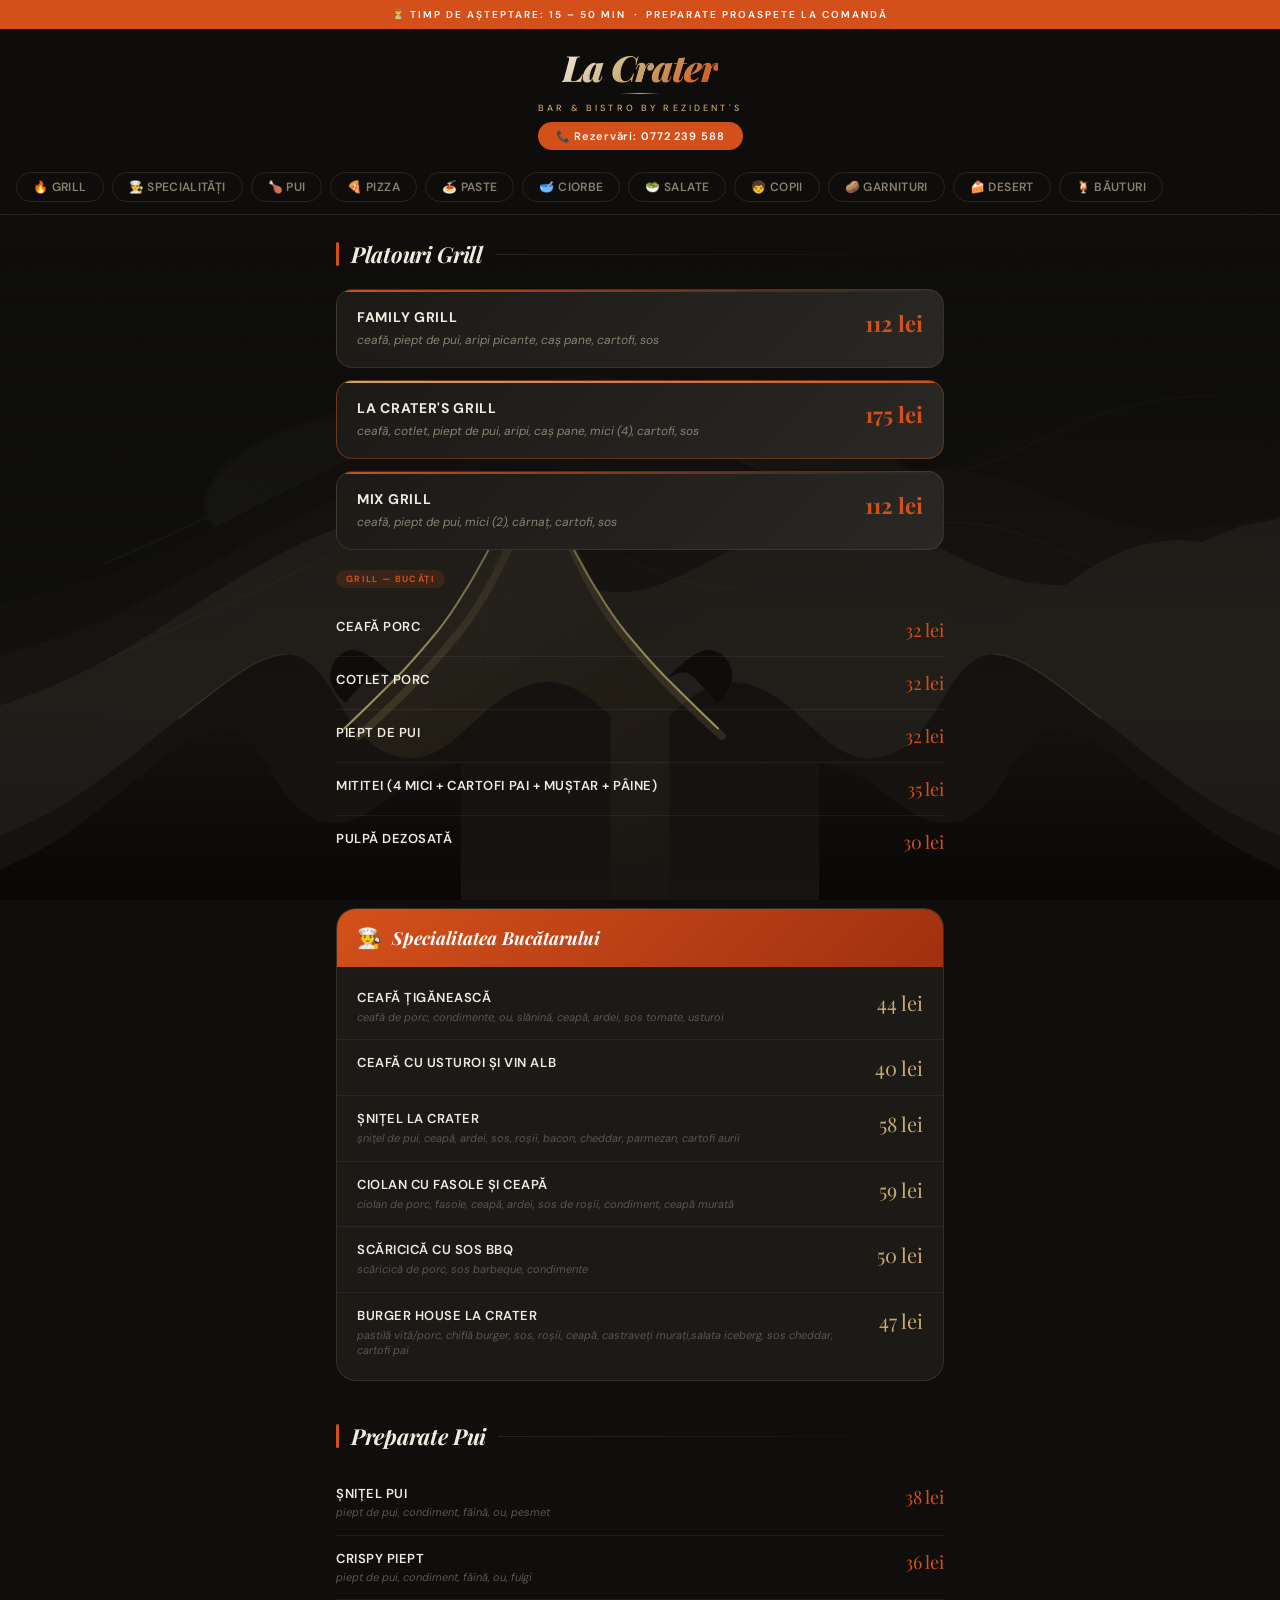
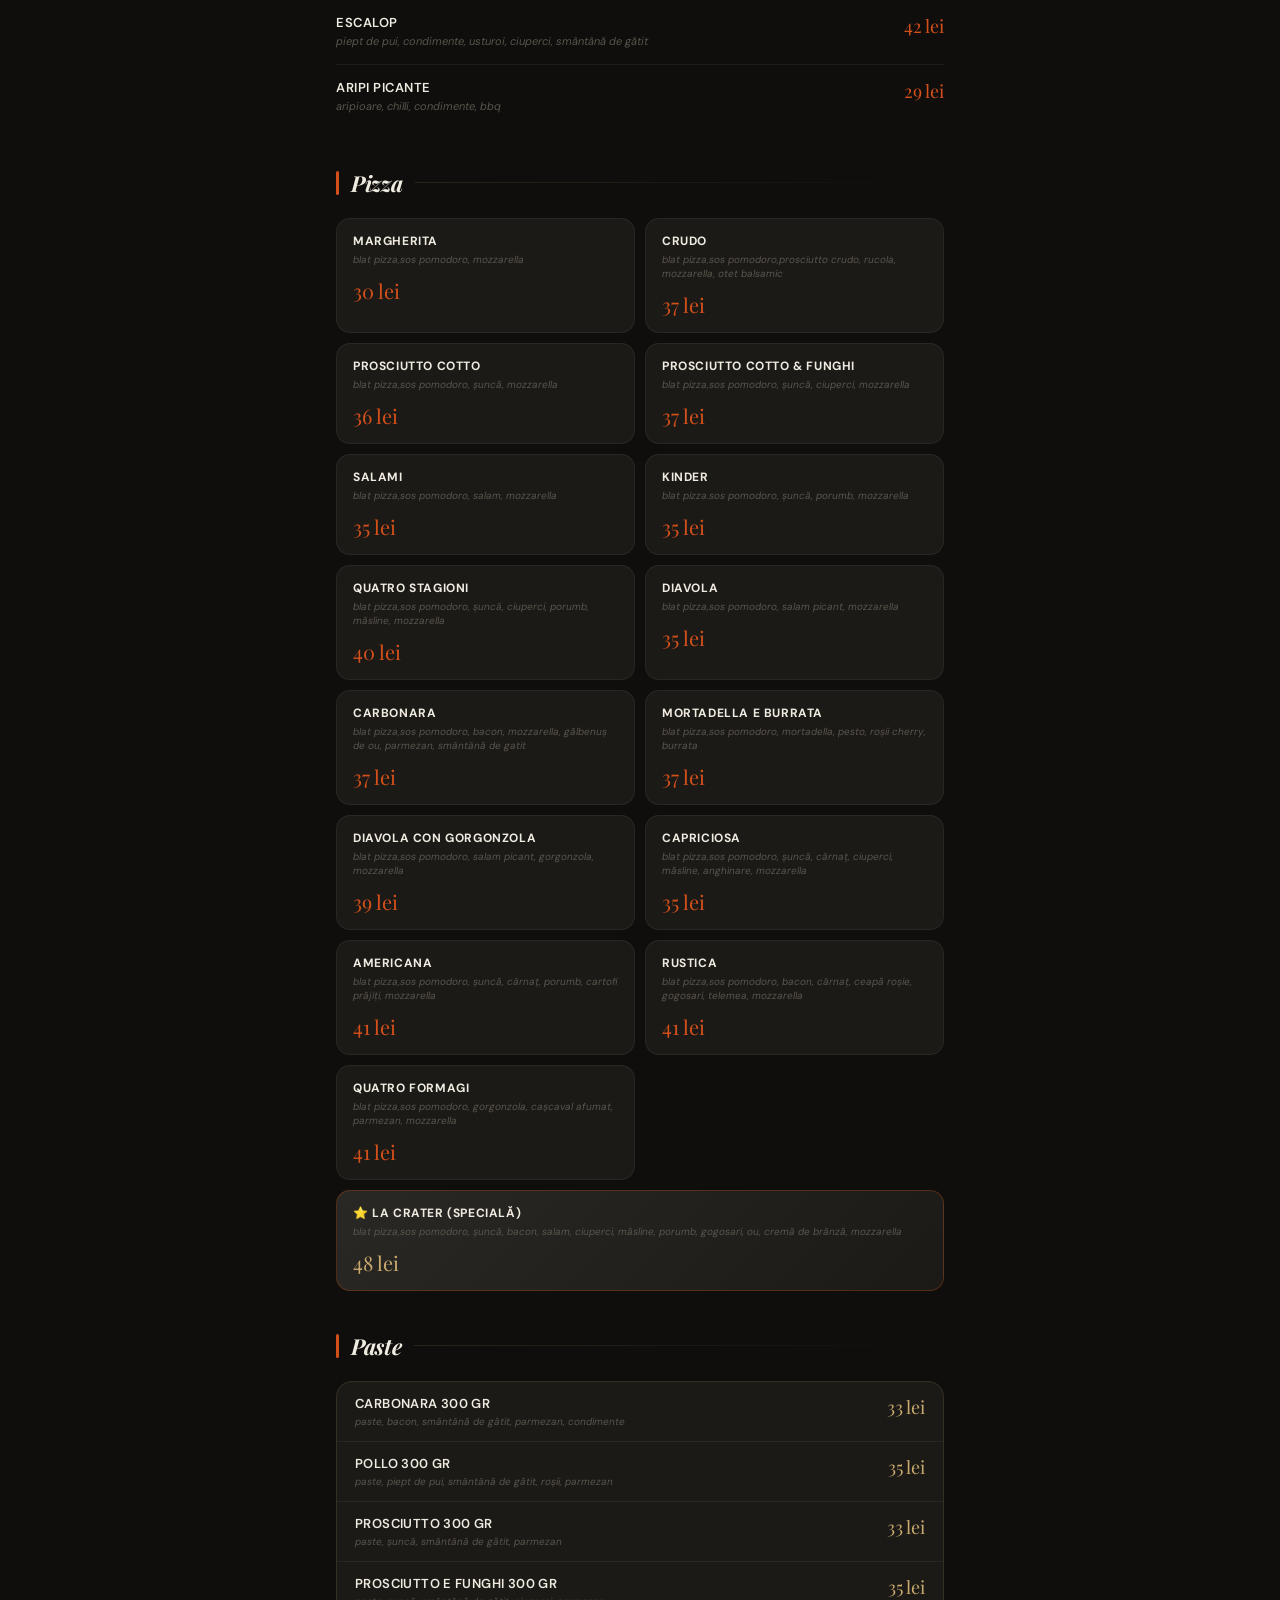
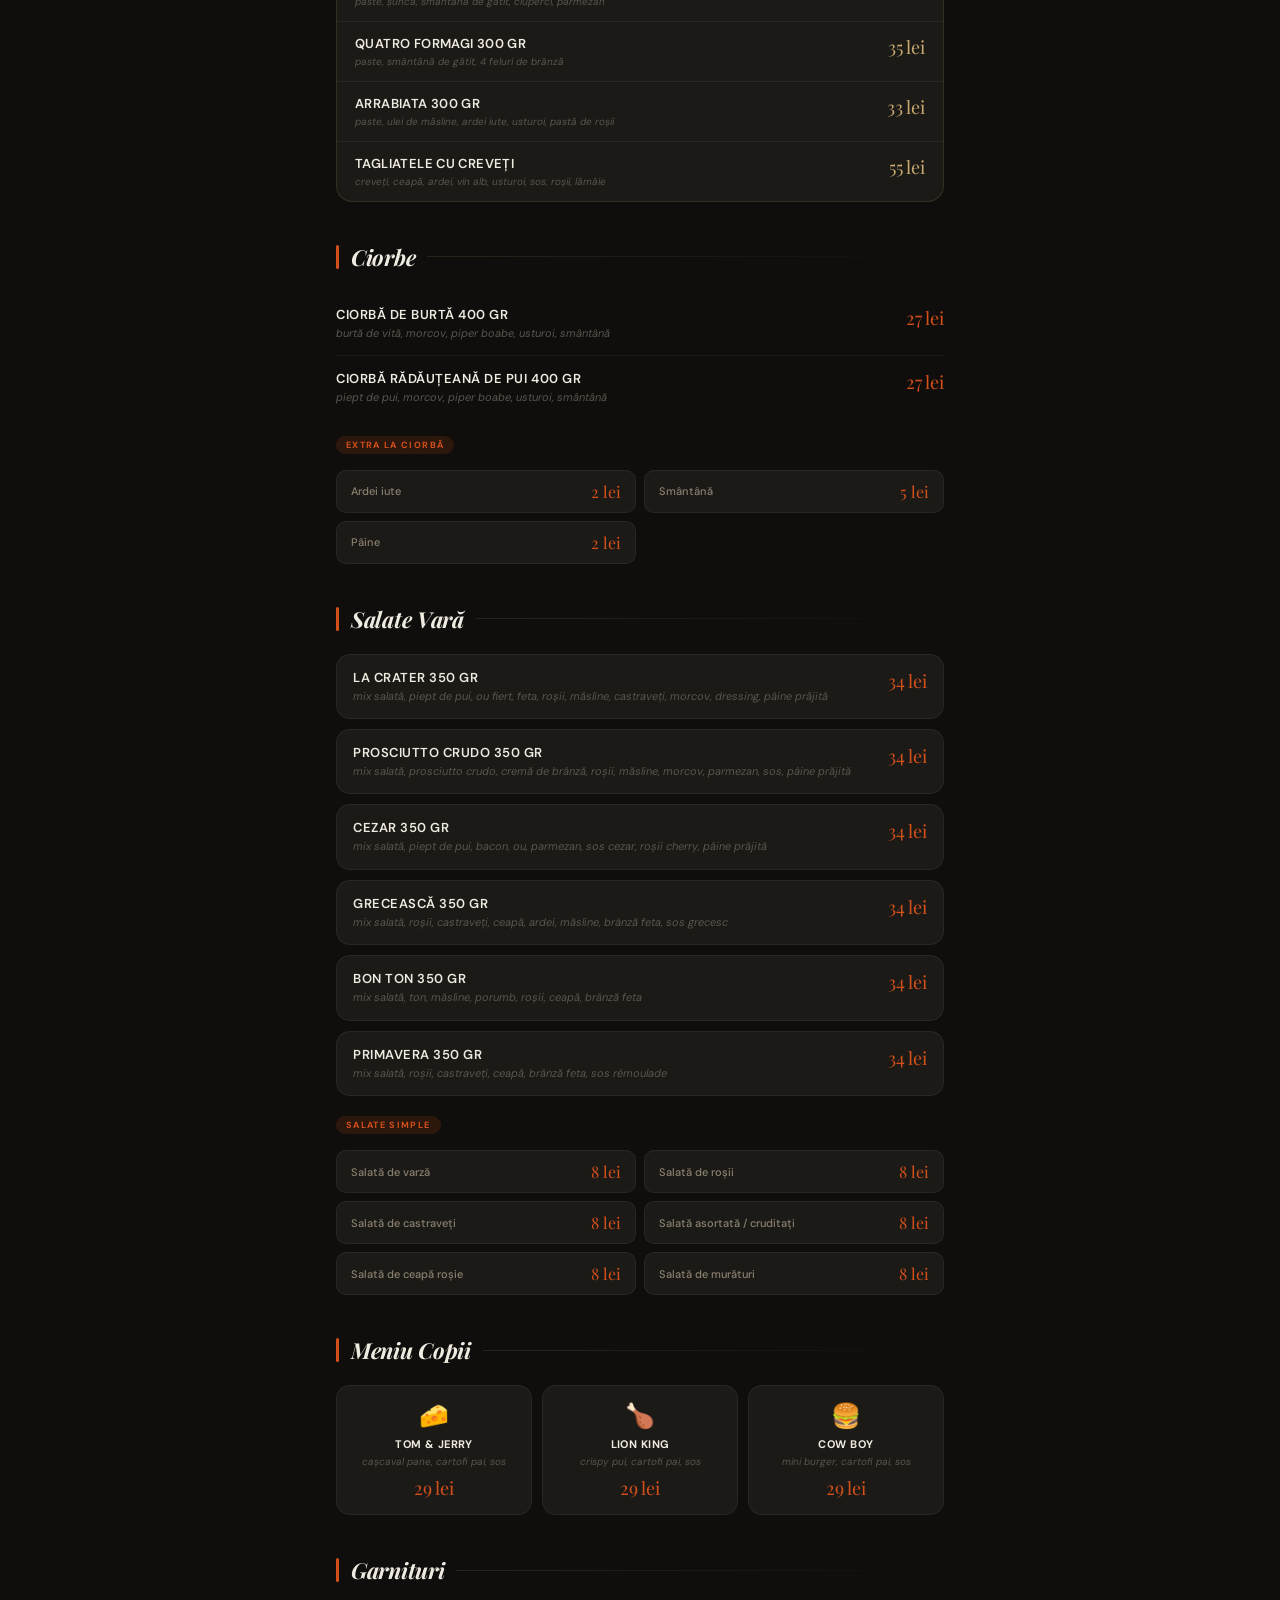
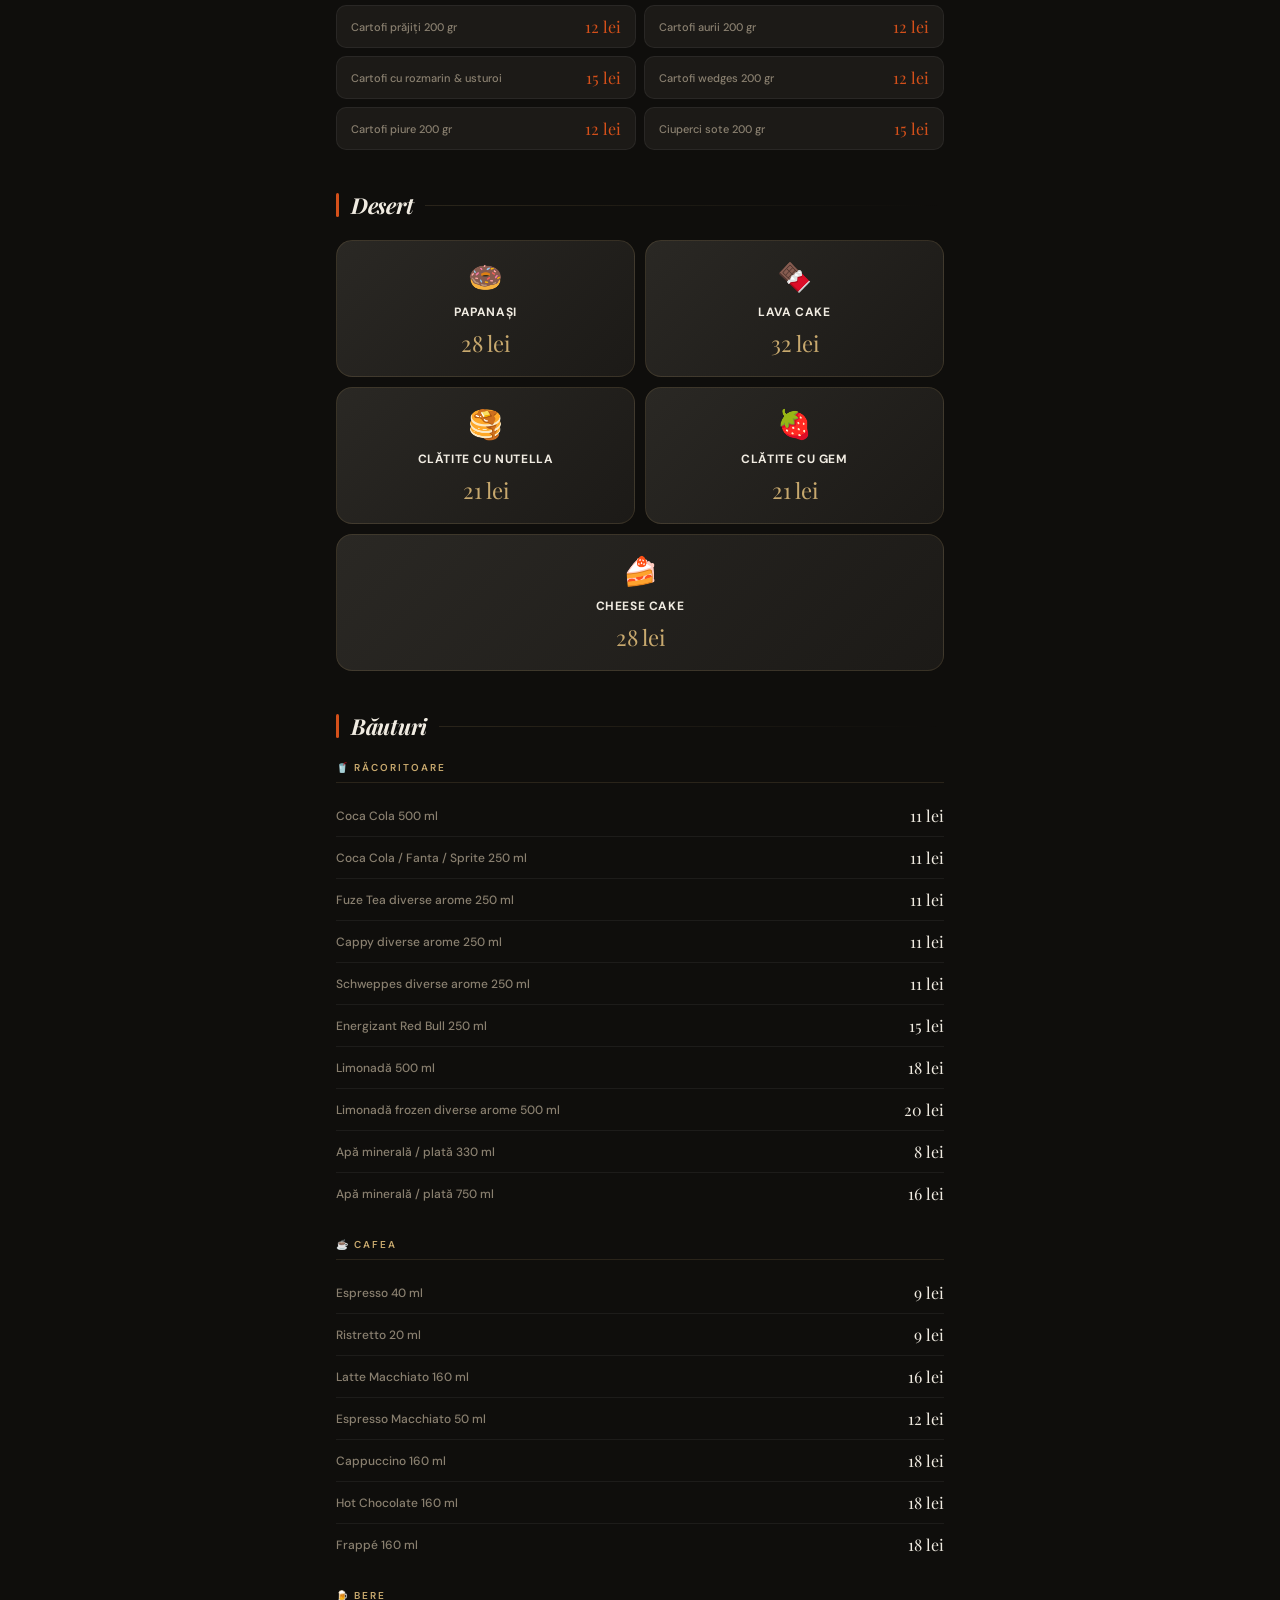
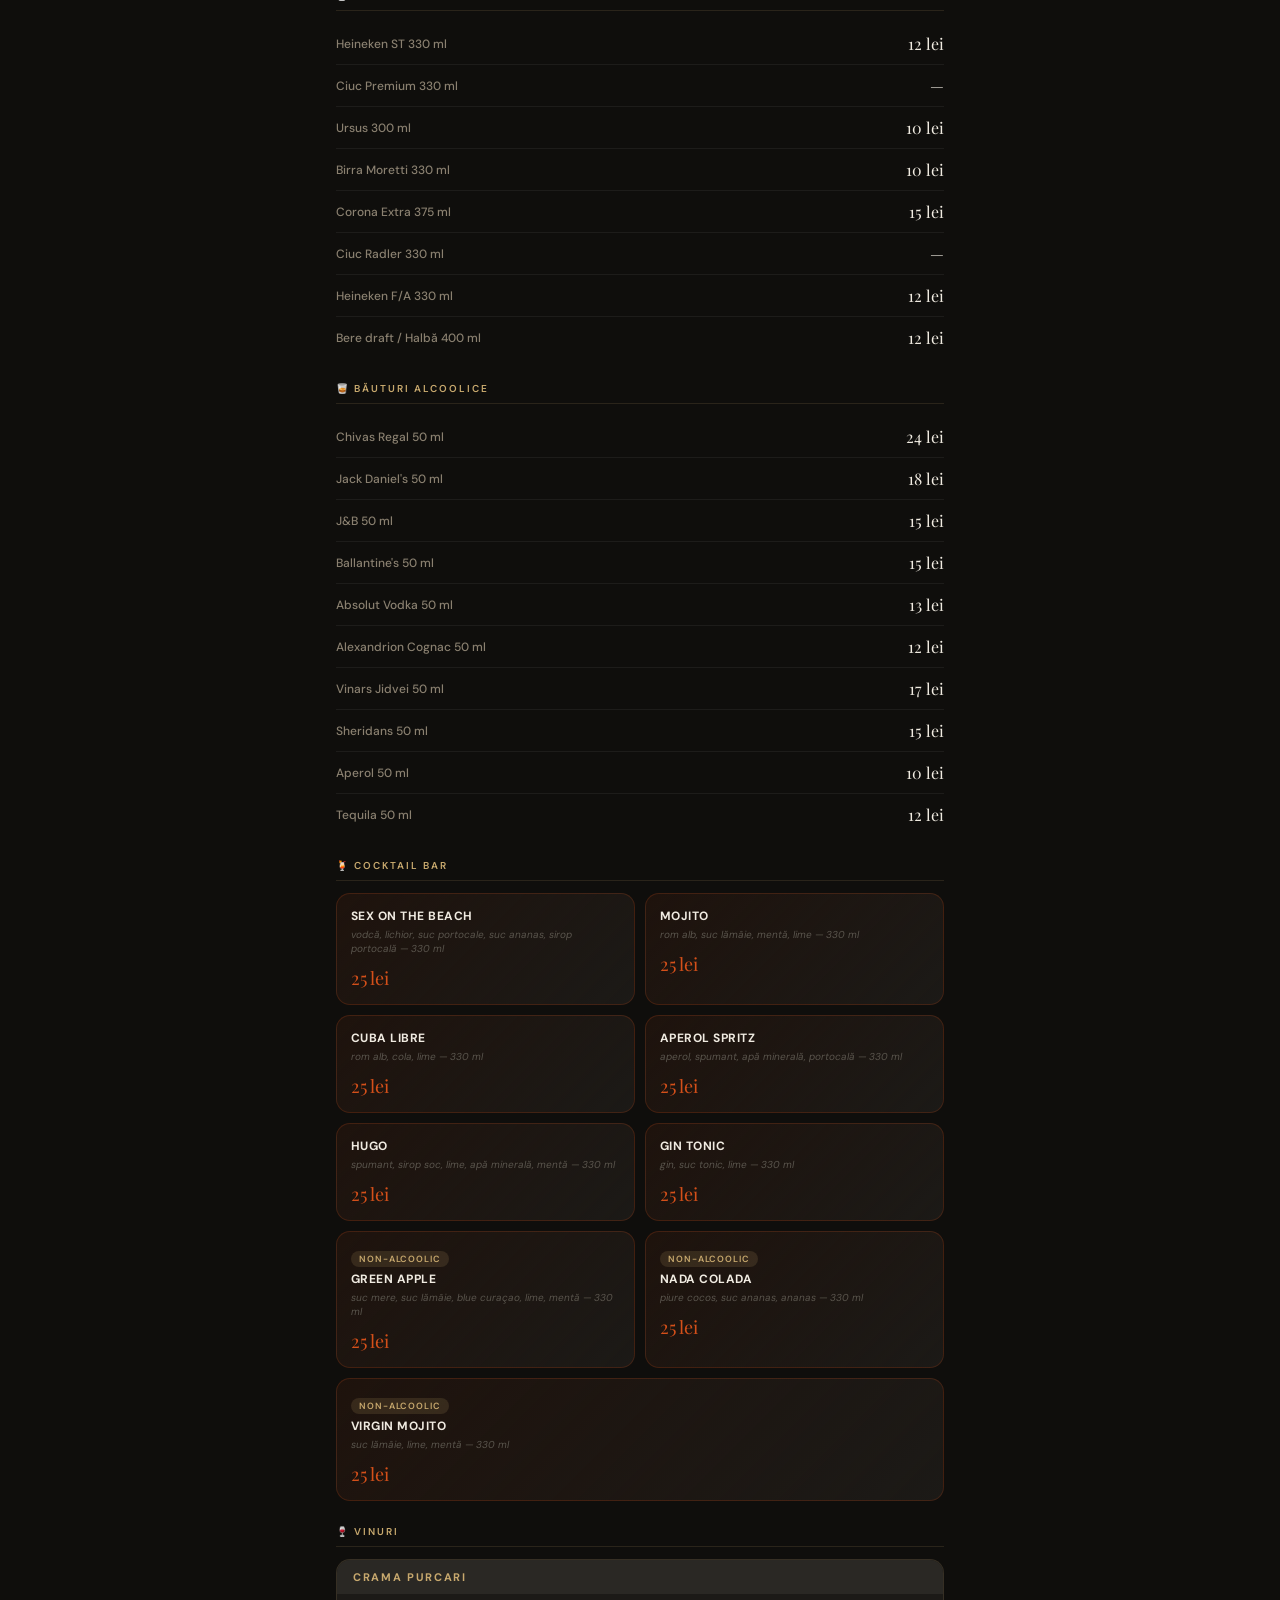
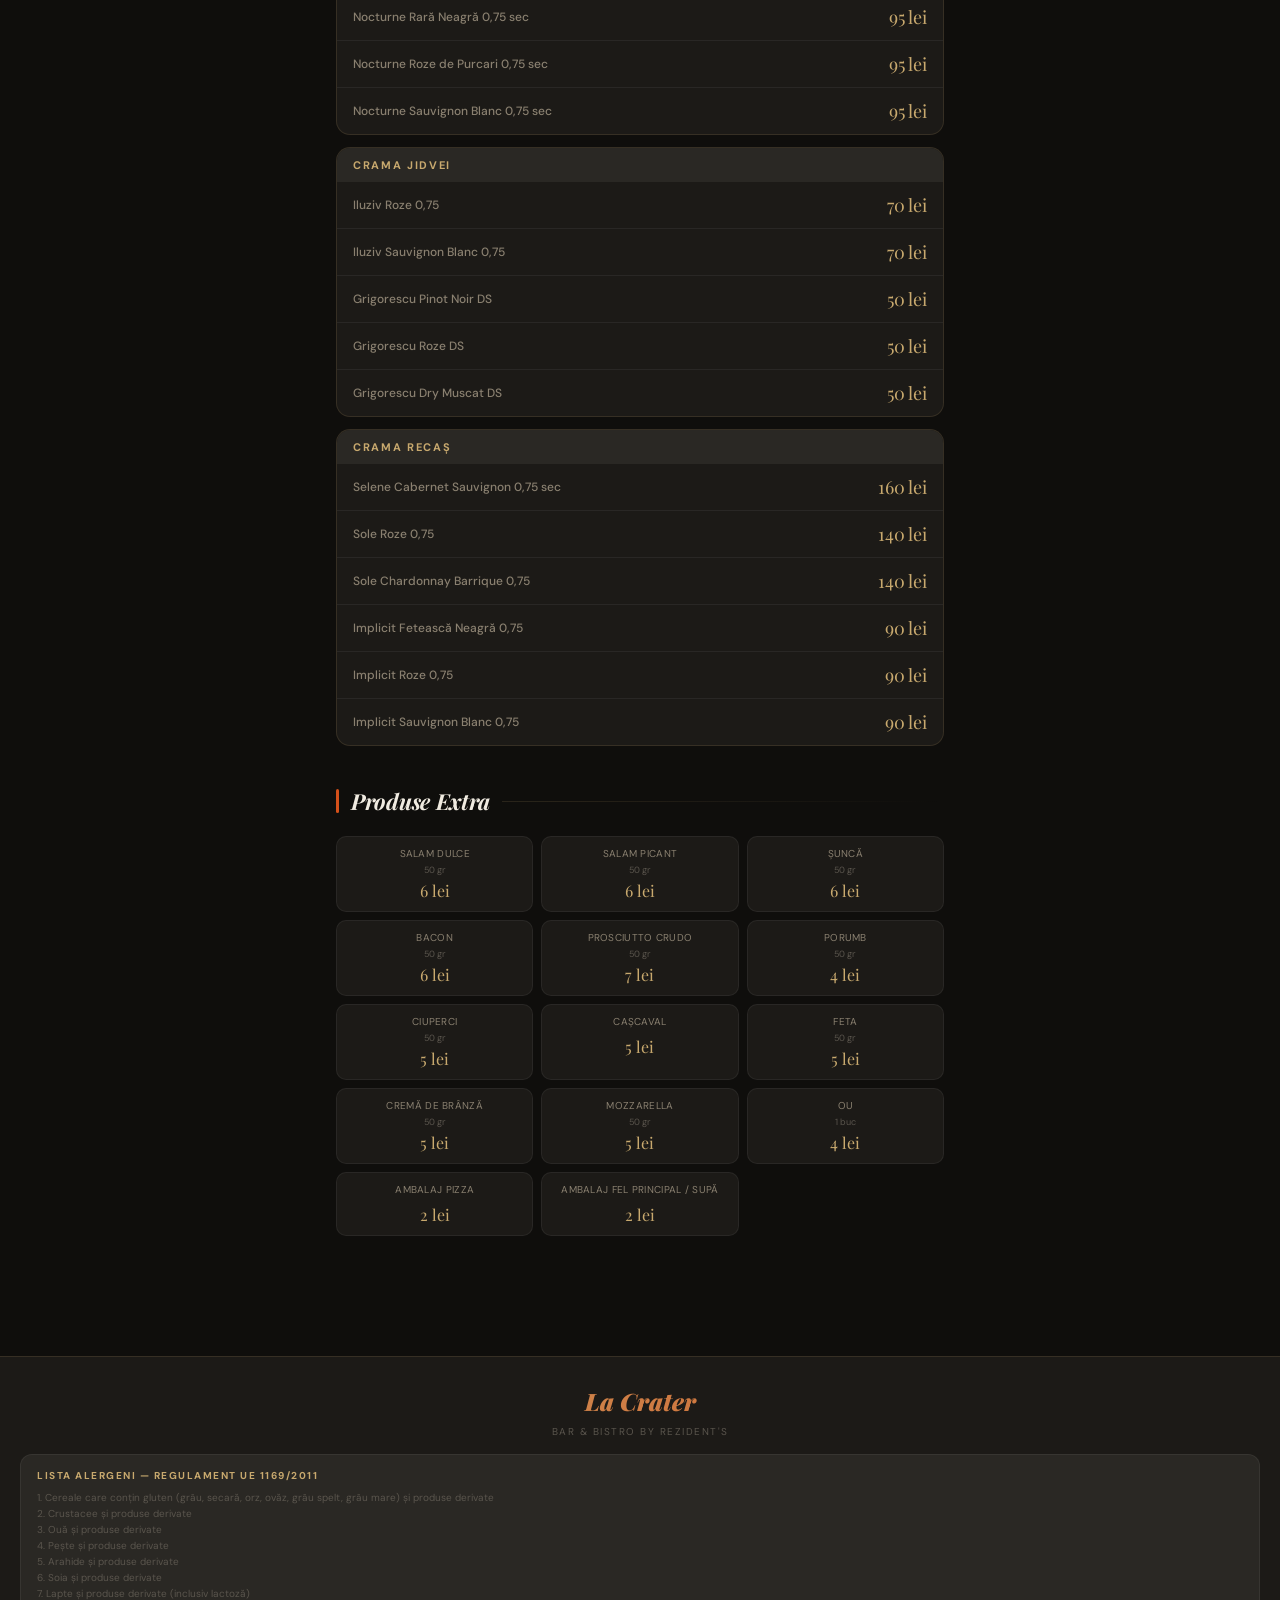
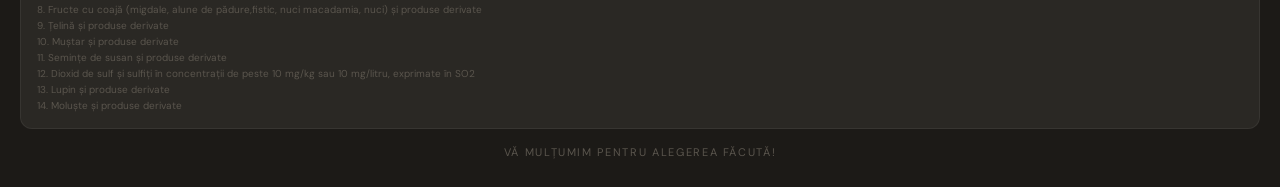
==== commit 4903ac33: "Update index.html" ====
--- a/index.html
+++ b/index.html
@@ -1,2168 +1,1780 @@
-<!DOCTYPE html>
-
+<!DOCTYPE html> 
 <html lang="ro">
-
 <head>
-
 <meta charset="UTF-8">
-
 <meta name="viewport" content="width=device-width, initial-scale=1.0">
-
 <title>La Crater — Bar & Bistro</title>
-
-<link rel="icon" type="image/x-icon" href="favicon.ico.png">
-
+  <link rel="icon" type="image/x-icon" href="favicon.ico.png">
 <link href="https://fonts.googleapis.com/css2?family=Playfair+Display:ital,wght@0,700;0,900;1,700&family=DM+Sans:wght@300;400;500;600&display=swap" rel="stylesheet">
-
 <style>
-
-:root {
-
---ember: #D4501A;
-
---ember-light: #E8622A;
-
---ember-glow: rgba(212,80,26,0.15);
-
---coal: #0F0E0C;
-
---ash: #1C1A17;
-
---smoke: #2A2824;
-
---stone: #3D3A35;
-
---parchment: #F5F0E8;
-
---cream: #FAF7F2;
-
---gold: #C8A96E;
-
---gold-dim: rgba(200,169,110,0.3);
-
---text-primary: #F0EBE1;
-
---text-muted: #8A8070;
-
---text-dim: #5A554D;
-
---border: rgba(255,255,255,0.06);
-
---border-warm: rgba(200,169,110,0.15);
-
-}
-
-
-
-* { margin: 0; padding: 0; box-sizing: border-box; }
-
-
-
-html { scroll-behavior: smooth; }
-
-
-
-body {
-
-background: var(--coal);
-
-color: var(--text-primary);
-
-font-family: 'DM Sans', sans-serif;
-
-min-height: 100vh;
-
-overflow-x: hidden;
-
-}
-
-
-
-/* ─── NOISE TEXTURE OVERLAY ─── */
-
-body::before {
-
-content: '';
-
-position: fixed;
-
-inset: 0;
-
-background-image: url("data:image/svg+xml,%3Csvg viewBox='0 0 256 256' xmlns='http://www.w3.org/2000/svg'%3E%3Cfilter id='noise'%3E%3CfeTurbulence type='fractalNoise' baseFrequency='0.9' numOctaves='4' stitchTiles='stitch'/%3E%3C/filter%3E%3Crect width='100%25' height='100%25' filter='url(%23noise)' opacity='0.04'/%3E%3C/svg%3E");
-
-pointer-events: none;
-
-z-index: 0;
-
-opacity: 0.5;
-
-}
-
-
-
-/* ─── MOUNTAIN BACKGROUND ─── */
-
-.mountain-bg {
-
-position: fixed;
-
-bottom: 0;
-
-left: 0;
-
-right: 0;
-
-width: 100%;
-
-height: 100vh;
-
-pointer-events: none;
-
-z-index: 0;
-
-}
-
-
-
-/* ─── WAIT BANNER ─── */
-
-.wait-banner {
-
-background: var(--ember);
-
-color: #fff;
-
-text-align: center;
-
-padding: 8px 16px;
-
-font-size: 10px;
-
-letter-spacing: 0.2em;
-
-text-transform: uppercase;
-
-font-weight: 600;
-
-position: sticky;
-
-top: 0;
-
-z-index: 100;
-
-}
-
-
-
-/* ─── HEADER ─── */
-
-header {
-
-position: sticky;
-
-top: 28px;
-
-z-index: 90;
-
-background: rgba(15,14,12,0.92);
-
-backdrop-filter: blur(20px);
-
--webkit-backdrop-filter: blur(20px);
-
-border-bottom: 1px solid var(--border-warm);
-
-}
-
-
-
-.header-top {
-
-padding: 20px 16px 12px;
-
-text-align: center;
-
-}
-
-
-
-.logo-badge {
-
-display: inline-flex;
-
-flex-direction: column;
-
-align-items: center;
-
-gap: 2px;
-
-}
-
-
-
-.logo-main {
-
-font-family: 'Playfair Display', serif;
-
-font-size: 36px;
-
-font-weight: 900;
-
-font-style: italic;
-
-letter-spacing: -1px;
-
-line-height: 1;
-
-background: linear-gradient(135deg, #F0EBE1 0%, var(--gold) 50%, var(--ember) 100%);
-
--webkit-background-clip: text;
-
--webkit-text-fill-color: transparent;
-
-background-clip: text;
-
-}
-
-
-
-.logo-sub {
-
-font-size: 9px;
-
-letter-spacing: 0.35em;
-
-text-transform: uppercase;
-
-color: var(--gold);
-
-font-weight: 500;
-
-}
-
-
-
-.logo-divider {
-
-width: 40px;
-
-height: 1px;
-
-background: linear-gradient(90deg, transparent, var(--gold), transparent);
-
-margin: 6px auto;
-
-}
-
-
-
-.phone-btn {
-
-display: inline-flex;
-
-align-items: center;
-
-gap: 6px;
-
-background: var(--ember);
-
-color: white;
-
-text-decoration: none;
-
-font-size: 11px;
-
-font-weight: 600;
-
-letter-spacing: 0.08em;
-
-padding: 7px 18px;
-
-border-radius: 50px;
-
-margin-top: 8px;
-
-transition: background 0.2s;
-
-}
-
-
-
-.phone-btn:hover { background: var(--ember-light); }
-
-
-
-/* ─── NAV PILLS ─── */
-
-.nav-scroll {
-
-display: flex;
-
-gap: 8px;
-
-overflow-x: auto;
-
-padding: 10px 16px 12px;
-
-scrollbar-width: none;
-
-}
-
-.nav-scroll::-webkit-scrollbar { display: none; }
-
-
-
-.nav-pill {
-
-flex-shrink: 0;
-
-padding: 6px 16px;
-
-border-radius: 50px;
-
-font-size: 12px;
-
-font-weight: 600;
-
-text-decoration: none;
-
-border: 1px solid var(--border-warm);
-
-color: var(--text-muted);
-
-background: transparent;
-
-transition: all 0.2s;
-
-letter-spacing: 0.03em;
-
-text-transform: uppercase;
-
-}
-
-
-
-.nav-pill:hover, .nav-pill.active {
-
-background: var(--ember);
-
-border-color: var(--ember);
-
-color: white;
-
-}
-
-
-
-/* ─── MAIN ─── */
-
-main {
-
-max-width: 640px;
-
-margin: 0 auto;
-
-padding: 24px 16px 80px;
-
-position: relative;
-
-z-index: 1;
-
-}
-
-
-
-/* ─── SECTION TITLE ─── */
-
-.section-title {
-
-display: flex;
-
-align-items: center;
-
-gap: 12px;
-
-margin-bottom: 20px;
-
-}
-
-
-
-.section-title h2 {
-
-font-family: 'Playfair Display', serif;
-
-font-size: 22px;
-
-font-weight: 700;
-
-font-style: italic;
-
-color: var(--text-primary);
-
-letter-spacing: -0.3px;
-
-}
-
-
-
-.section-line {
-
-flex: 1;
-
-height: 1px;
-
-background: linear-gradient(90deg, var(--border-warm), transparent);
-
-}
-
-
-
-.section-accent {
-
-width: 3px;
-
-height: 24px;
-
-background: var(--ember);
-
-border-radius: 2px;
-
-flex-shrink: 0;
-
-}
-
-
-
-section { scroll-margin-top: 130px; margin-bottom: 40px; }
-
-
-
-/* ─── GRILL PLATTERS ─── */
-
-.platter-grid { display: grid; gap: 12px; }
-
-
-
-.platter-card {
-
-background: linear-gradient(135deg, var(--ash) 0%, var(--smoke) 100%);
-
-border: 1px solid var(--border-warm);
-
-border-radius: 16px;
-
-padding: 18px 20px;
-
-display: flex;
-
-justify-content: space-between;
-
-align-items: flex-start;
-
-gap: 16px;
-
-position: relative;
-
-overflow: hidden;
-
-transition: transform 0.2s, border-color 0.2s;
-
-}
-
-
-
-.platter-card::before {
-
-content: '';
-
-position: absolute;
-
-top: 0; left: 0; right: 0;
-
-height: 2px;
-
-background: linear-gradient(90deg, var(--ember), transparent);
-
-}
-
-
-
-.platter-card:hover { transform: translateY(-2px); border-color: var(--gold-dim); }
-
-.platter-card.featured { border-color: rgba(212,80,26,0.4); }
-
-.platter-card.featured::before { background: linear-gradient(90deg, var(--gold), var(--ember)); }
-
-
-
-.platter-name {
-
-font-weight: 700;
-
-font-size: 14px;
-
-text-transform: uppercase;
-
-letter-spacing: 0.05em;
-
-color: var(--text-primary);
-
-margin-bottom: 5px;
-
-}
-
-
-
-.platter-desc {
-
-font-size: 12px;
-
-color: var(--text-muted);
-
-line-height: 1.5;
-
-font-style: italic;
-
-}
-
-
-
-.platter-price {
-
-font-family: 'Playfair Display', serif;
-
-font-size: 22px;
-
-font-weight: 700;
-
-color: var(--ember);
-
-white-space: nowrap;
-
-flex-shrink: 0;
-
-}
-
-
-
-/* ─── CHEF'S SPECIALS — Dark panel ─── */
-
-.chef-panel {
-
-background: var(--ash);
-
-border: 1px solid var(--border-warm);
-
-border-radius: 20px;
-
-overflow: hidden;
-
-}
-
-
-
-.chef-header {
-
-background: linear-gradient(135deg, var(--ember) 0%, #A03010 100%);
-
-padding: 16px 20px;
-
-display: flex;
-
-align-items: center;
-
-gap: 10px;
-
-}
-
-
-
-.chef-header-icon { font-size: 20px; }
-
-
-
-.chef-header h2 {
-
-font-family: 'Playfair Display', serif;
-
-font-size: 18px;
-
-font-style: italic;
-
-font-weight: 700;
-
-color: white;
-
-}
-
-
-
-.chef-items { padding: 8px 0; }
-
-
-
-.chef-item {
-
-padding: 14px 20px;
-
-display: flex;
-
-justify-content: space-between;
-
-align-items: flex-start;
-
-gap: 16px;
-
-border-bottom: 1px solid var(--border);
-
-transition: background 0.15s;
-
-}
-
-
-
-.chef-item:last-child { border-bottom: none; }
-
-.chef-item:hover { background: rgba(255,255,255,0.03); }
-
-
-
-.chef-item-name {
-
-font-weight: 600;
-
-font-size: 13px;
-
-text-transform: uppercase;
-
-letter-spacing: 0.04em;
-
-margin-bottom: 4px;
-
-}
-
-
-
-.chef-item-desc {
-
-font-size: 11px;
-
-color: var(--text-dim);
-
-font-style: italic;
-
-line-height: 1.4;
-
-}
-
-
-
-.chef-item-price {
-
-font-family: 'Playfair Display', serif;
-
-font-size: 20px;
-
-color: var(--gold);
-
-white-space: nowrap;
-
-flex-shrink: 0;
-
-}
-
-
-
-/* ─── STANDARD LIST ─── */
-
-.menu-list { display: flex; flex-direction: column; gap: 0; }
-
-
-
-.menu-item {
-
-display: flex;
-
-justify-content: space-between;
-
-align-items: flex-start;
-
-gap: 16px;
-
-padding: 14px 0;
-
-border-bottom: 1px solid var(--border);
-
-transition: background 0.15s;
-
-}
-
-
-
-.menu-item:last-child { border-bottom: none; }
-
-
-
-.menu-item-name {
-
-font-size: 13px;
-
-font-weight: 600;
-
-text-transform: uppercase;
-
-letter-spacing: 0.04em;
-
-margin-bottom: 3px;
-
-}
-
-
-
-.menu-item-desc {
-
-font-size: 11px;
-
-color: var(--text-dim);
-
-font-style: italic;
-
-line-height: 1.4;
-
-}
-
-
-
-.menu-item-price {
-
-font-family: 'Playfair Display', serif;
-
-font-size: 18px;
-
-color: var(--ember);
-
-white-space: nowrap;
-
-flex-shrink: 0;
-
-}
-
-
-
-/* ─── PIZZA GRID ─── */
-
-.pizza-grid {
-
-display: grid;
-
-grid-template-columns: 1fr 1fr;
-
-gap: 10px;
-
-}
-
-
-
-.pizza-card {
-
-background: var(--ash);
-
-border: 1px solid var(--border);
-
-border-radius: 14px;
-
-padding: 14px 16px;
-
-transition: border-color 0.2s, transform 0.2s;
-
-}
-
-
-
-.pizza-card:hover { border-color: var(--gold-dim); transform: translateY(-2px); }
-
-.pizza-card.special { border-color: rgba(212,80,26,0.3); grid-column: span 2; background: linear-gradient(135deg, var(--smoke) 0%, var(--ash) 100%); }
-
-
-
-.pizza-card-name {
-
-font-size: 12px;
-
-font-weight: 700;
-
-text-transform: uppercase;
-
-letter-spacing: 0.05em;
-
-margin-bottom: 4px;
-
-}
-
-
-
-.pizza-card-desc {
-
-font-size: 10px;
-
-color: var(--text-dim);
-
-font-style: italic;
-
-line-height: 1.4;
-
-margin-bottom: 10px;
-
-}
-
-
-
-.pizza-card-price {
-
-font-family: 'Playfair Display', serif;
-
-font-size: 20px;
-
-color: var(--ember);
-
-}
-
-
-
-.pizza-card.special .pizza-card-price { color: var(--gold); }
-
-
-
-/* ─── PASTE TABLE ─── */
-
-.paste-list {
-
-background: var(--ash);
-
-border-radius: 16px;
-
-overflow: hidden;
-
-border: 1px solid var(--border-warm);
-
-}
-
-
-
-.paste-item {
-
-display: flex;
-
-justify-content: space-between;
-
-align-items: flex-start;
-
-padding: 13px 18px;
-
-border-bottom: 1px solid var(--border);
-
-gap: 16px;
-
-}
-
-
-
-.paste-item:last-child { border-bottom: none; }
-
-
-
-.paste-item-name {
-
-font-size: 13px;
-
-font-weight: 600;
-
-text-transform: uppercase;
-
-letter-spacing: 0.03em;
-
-margin-bottom: 3px;
-
-}
-
-
-
-.paste-item-desc {
-
-font-size: 10px;
-
-color: var(--text-dim);
-
-font-style: italic;
-
-}
-
-
-
-.paste-item-price {
-
-font-family: 'Playfair Display', serif;
-
-font-size: 18px;
-
-color: var(--gold);
-
-white-space: nowrap;
-
-flex-shrink: 0;
-
-}
-
-
-
-/* ─── SALATE GRID ─── */
-
-.salate-grid { display: grid; gap: 10px; }
-
-
-
-.salata-card {
-
-background: var(--ash);
-
-border: 1px solid var(--border);
-
-border-radius: 14px;
-
-padding: 14px 16px;
-
-display: flex;
-
-justify-content: space-between;
-
-align-items: flex-start;
-
-gap: 12px;
-
-transition: border-color 0.2s;
-
-}
-
-
-
-.salata-card:hover { border-color: var(--gold-dim); }
-
-
-
-/* ─── SMALL SIDES GRID ─── */
-
-.sides-grid {
-
-display: grid;
-
-grid-template-columns: 1fr 1fr;
-
-gap: 8px;
-
-}
-
-
-
-.side-item {
-
-background: var(--ash);
-
-border: 1px solid var(--border);
-
-border-radius: 10px;
-
-padding: 10px 14px;
-
-display: flex;
-
-justify-content: space-between;
-
-align-items: center;
-
-gap: 8px;
-
-}
-
-
-
-.side-item-name { font-size: 11px; font-weight: 500; color: var(--text-muted); }
-
-.side-item-price { font-family: 'Playfair Display', serif; font-size: 16px; color: var(--ember); white-space: nowrap; }
-
-
-
-/* ─── DRINKS ─── */
-
-.drinks-section { margin-bottom: 24px; }
-
-
-
-.drinks-subtitle {
-
-font-size: 10px;
-
-letter-spacing: 0.2em;
-
-text-transform: uppercase;
-
-color: var(--gold);
-
-font-weight: 600;
-
-margin-bottom: 12px;
-
-padding-bottom: 8px;
-
-border-bottom: 1px solid var(--border-warm);
-
-}
-
-
-
-.drink-row {
-
-display: flex;
-
-justify-content: space-between;
-
-align-items: center;
-
-padding: 10px 0;
-
-border-bottom: 1px solid var(--border);
-
-gap: 12px;
-
-}
-
-
-
-.drink-row:last-child { border-bottom: none; }
-
-.drink-name { font-size: 12px; font-weight: 500; color: var(--text-muted); }
-
-.drink-price { font-family: 'Playfair Display', serif; font-size: 16px; color: var(--text-primary); white-space: nowrap; }
-
-
-
-/* ─── COCKTAIL CARDS ─── */
-
-.cocktail-grid { display: grid; grid-template-columns: 1fr 1fr; gap: 10px; }
-
-
-
-.cocktail-card {
-
-background: linear-gradient(135deg, rgba(212,80,26,0.08) 0%, var(--ash) 100%);
-
-border: 1px solid rgba(212,80,26,0.2);
-
-border-radius: 14px;
-
-padding: 14px;
-
-transition: border-color 0.2s, transform 0.2s;
-
-}
-
-
-
-.cocktail-card:hover { border-color: rgba(212,80,26,0.5); transform: translateY(-2px); }
-
-.cocktail-name { font-size: 12px; font-weight: 700; text-transform: uppercase; letter-spacing: 0.04em; margin-bottom: 4px; }
-
-.cocktail-desc { font-size: 10px; color: var(--text-dim); font-style: italic; line-height: 1.4; margin-bottom: 10px; }
-
-.cocktail-price { font-family: 'Playfair Display', serif; font-size: 18px; color: var(--ember); }
-
-
-
-.non-alc-badge {
-
-display: inline-block;
-
-background: rgba(200,169,110,0.15);
-
-color: var(--gold);
-
-font-size: 9px;
-
-letter-spacing: 0.1em;
-
-text-transform: uppercase;
-
-font-weight: 600;
-
-padding: 2px 8px;
-
-border-radius: 50px;
-
-margin-bottom: 4px;
-
-}
-
-
-
-/* ─── WINE TABLE ─── */
-
-.wine-winery {
-
-background: var(--ash);
-
-border: 1px solid var(--border-warm);
-
-border-radius: 14px;
-
-overflow: hidden;
-
-margin-bottom: 12px;
-
-}
-
-
-
-.wine-winery-header {
-
-background: var(--smoke);
-
-padding: 10px 16px;
-
-font-size: 11px;
-
-font-weight: 700;
-
-letter-spacing: 0.15em;
-
-text-transform: uppercase;
-
-color: var(--gold);
-
-}
-
-
-
-.wine-row {
-
-display: flex;
-
-justify-content: space-between;
-
-align-items: center;
-
-padding: 11px 16px;
-
-border-bottom: 1px solid var(--border);
-
-gap: 12px;
-
-}
-
-
-
-.wine-row:last-child { border-bottom: none; }
-
-.wine-name { font-size: 12px; font-weight: 500; color: var(--text-muted); }
-
-.wine-price { font-family: 'Playfair Display', serif; font-size: 18px; color: var(--gold); white-space: nowrap; }
-
-
-
-/* ─── DESERT ─── */
-
-.desert-grid { display: grid; grid-template-columns: 1fr 1fr; gap: 10px; }
-
-
-
-.desert-card {
-
-background: linear-gradient(135deg, var(--smoke) 0%, var(--ash) 100%);
-
-border: 1px solid var(--border-warm);
-
-border-radius: 16px;
-
-padding: 18px;
-
-text-align: center;
-
-transition: transform 0.2s, border-color 0.2s;
-
-}
-
-
-
-.desert-card:hover { transform: translateY(-3px); border-color: var(--gold-dim); }
-
-.desert-icon { font-size: 28px; margin-bottom: 8px; }
-
-.desert-name { font-size: 12px; font-weight: 700; text-transform: uppercase; letter-spacing: 0.05em; margin-bottom: 8px; }
-
-.desert-price { font-family: 'Playfair Display', serif; font-size: 22px; color: var(--gold); }
-
-
-
-/* ─── MENIU COPII ─── */
-
-.copii-grid { display: grid; grid-template-columns: repeat(3, 1fr); gap: 10px; }
-
-
-
-.copii-card {
-
-background: var(--ash);
-
-border: 1px solid var(--border);
-
-border-radius: 14px;
-
-padding: 14px;
-
-text-align: center;
-
-transition: border-color 0.2s;
-
-}
-
-
-
-.copii-card:hover { border-color: var(--gold-dim); }
-
-.copii-icon { font-size: 24px; margin-bottom: 6px; }
-
-.copii-name { font-size: 11px; font-weight: 700; text-transform: uppercase; letter-spacing: 0.04em; margin-bottom: 4px; }
-
-.copii-desc { font-size: 10px; color: var(--text-dim); font-style: italic; margin-bottom: 8px; }
-
-.copii-price { font-family: 'Playfair Display', serif; font-size: 18px; color: var(--ember); }
-
-
-
-/* ─── EXTRAS GRID ─── */
-
-.extras-grid { display: grid; grid-template-columns: repeat(3, 1fr); gap: 8px; }
-
-.extra-chip {
-
-background: var(--ash);
-
-border: 1px solid var(--border);
-
-border-radius: 10px;
-
-padding: 10px;
-
-display: flex;
-
-flex-direction: column;
-
-align-items: center;
-
-gap: 4px;
-
-text-align: center;
-
-}
-
-.extra-chip-name { font-size: 10px; color: var(--text-muted); text-transform: uppercase; letter-spacing: 0.03em; }
-
-.extra-chip-qty { font-size: 9px; color: var(--text-dim); }
-
-.extra-chip-price { font-family: 'Playfair Display', serif; font-size: 16px; color: var(--gold); }
-
-
-
-/* ─── FOOTER ─── */
-
-footer {
-
-background: var(--ash);
-
-border-top: 1px solid var(--border-warm);
-
-padding: 28px 20px;
-
-text-align: center;
-
-position: relative;
-
-z-index: 1;
-
-}
-
-
-
-.footer-logo {
-
-font-family: 'Playfair Display', serif;
-
-font-size: 24px;
-
-font-weight: 900;
-
-font-style: italic;
-
-background: linear-gradient(135deg, var(--gold), var(--ember));
-
--webkit-background-clip: text;
-
--webkit-text-fill-color: transparent;
-
-background-clip: text;
-
-margin-bottom: 8px;
-
-}
-
-
-
-.allergen-box {
-
-background: var(--smoke);
-
-border: 1px solid var(--border);
-
-border-radius: 12px;
-
-padding: 14px 16px;
-
-margin: 16px 0;
-
-text-align: left;
-
-}
-
-
-
-.allergen-title { font-size: 10px; letter-spacing: 0.15em; text-transform: uppercase; color: var(--gold); font-weight: 700; margin-bottom: 8px; }
-
-.allergen-text { font-size: 10px; color: var(--text-dim); line-height: 1.6; }
-
-
-
-.footer-thanks { font-size: 11px; color: var(--text-dim); letter-spacing: 0.15em; text-transform: uppercase; margin-top: 16px; }
-
-
-
-/* ─── SCROLL ANIMATIONS ─── */
-
-@keyframes fadeUp {
-
-from { opacity: 0; transform: translateY(16px); }
-
-to { opacity: 1; transform: translateY(0); }
-
-}
-
-
-
-section { animation: fadeUp 0.5s ease both; }
-
-
-
-/* ─── CATEGORY BADGE ─── */
-
-.cat-badge {
-
-display: inline-block;
-
-font-size: 9px;
-
-font-weight: 700;
-
-letter-spacing: 0.15em;
-
-text-transform: uppercase;
-
-color: var(--ember);
-
-background: var(--ember-glow);
-
-padding: 3px 10px;
-
-border-radius: 50px;
-
-margin-bottom: 16px;
-
-}
-
+  :root {
+    --ember: #D4501A;
+    --ember-light: #E8622A;
+    --ember-glow: rgba(212,80,26,0.15);
+    --coal: #0F0E0C;
+    --ash: #1C1A17;
+    --smoke: #2A2824;
+    --stone: #3D3A35;
+    --parchment: #F5F0E8;
+    --cream: #FAF7F2;
+    --gold: #C8A96E;
+    --gold-dim: rgba(200,169,110,0.3);
+    --text-primary: #F0EBE1;
+    --text-muted: #8A8070;
+    --text-dim: #5A554D;
+    --border: rgba(255,255,255,0.06);
+    --border-warm: rgba(200,169,110,0.15);
+  }
+
+  * { margin: 0; padding: 0; box-sizing: border-box; }
+
+  html { scroll-behavior: smooth; }
+
+  body {
+    background: var(--coal);
+    color: var(--text-primary);
+    font-family: 'DM Sans', sans-serif;
+    min-height: 100vh;
+    overflow-x: hidden;
+  }
+
+  /* ─── NOISE TEXTURE OVERLAY ─── */
+  body::before {
+    content: '';
+    position: fixed;
+    inset: 0;
+    background-image: url("data:image/svg+xml,%3Csvg viewBox='0 0 256 256' xmlns='http://www.w3.org/2000/svg'%3E%3Cfilter id='noise'%3E%3CfeTurbulence type='fractalNoise' baseFrequency='0.9' numOctaves='4' stitchTiles='stitch'/%3E%3C/filter%3E%3Crect width='100%25' height='100%25' filter='url(%23noise)' opacity='0.04'/%3E%3C/svg%3E");
+    pointer-events: none;
+    z-index: 0;
+    opacity: 0.5;
+  }
+
+  /* ─── MOUNTAIN BACKGROUND ─── */
+  .mountain-bg {
+    position: fixed;
+    bottom: 0;
+    left: 0;
+    right: 0;
+    width: 100%;
+    height: 100vh;
+    pointer-events: none;
+    z-index: 0;
+  }
+
+  /* ─── WAIT BANNER ─── */
+  .wait-banner {
+    background: var(--ember);
+    color: #fff;
+    text-align: center;
+    padding: 8px 16px;
+    font-size: 10px;
+    letter-spacing: 0.2em;
+    text-transform: uppercase;
+    font-weight: 600;
+    position: sticky;
+    top: 0;
+    z-index: 100;
+  }
+
+  /* ─── HEADER ─── */
+  header {
+    position: sticky;
+    top: 28px;
+    z-index: 90;
+    background: rgba(15,14,12,0.92);
+    backdrop-filter: blur(20px);
+    -webkit-backdrop-filter: blur(20px);
+    border-bottom: 1px solid var(--border-warm);
+  }
+
+  .header-top {
+    padding: 20px 16px 12px;
+    text-align: center;
+  }
+
+  .logo-badge {
+    display: inline-flex;
+    flex-direction: column;
+    align-items: center;
+    gap: 2px;
+  }
+
+  .logo-main {
+    font-family: 'Playfair Display', serif;
+    font-size: 36px;
+    font-weight: 900;
+    font-style: italic;
+    letter-spacing: -1px;
+    line-height: 1;
+    background: linear-gradient(135deg, #F0EBE1 0%, var(--gold) 50%, var(--ember) 100%);
+    -webkit-background-clip: text;
+    -webkit-text-fill-color: transparent;
+    background-clip: text;
+  }
+
+  .logo-sub {
+    font-size: 9px;
+    letter-spacing: 0.35em;
+    text-transform: uppercase;
+    color: var(--gold);
+    font-weight: 500;
+  }
+
+  .logo-divider {
+    width: 40px;
+    height: 1px;
+    background: linear-gradient(90deg, transparent, var(--gold), transparent);
+    margin: 6px auto;
+  }
+
+  .phone-btn {
+    display: inline-flex;
+    align-items: center;
+    gap: 6px;
+    background: var(--ember);
+    color: white;
+    text-decoration: none;
+    font-size: 11px;
+    font-weight: 600;
+    letter-spacing: 0.08em;
+    padding: 7px 18px;
+    border-radius: 50px;
+    margin-top: 8px;
+    transition: background 0.2s;
+  }
+
+  .phone-btn:hover { background: var(--ember-light); }
+
+  /* ─── NAV PILLS ─── */
+  .nav-scroll {
+    display: flex;
+    gap: 8px;
+    overflow-x: auto;
+    padding: 10px 16px 12px;
+    scrollbar-width: none;
+  }
+  .nav-scroll::-webkit-scrollbar { display: none; }
+
+  .nav-pill {
+    flex-shrink: 0;
+    padding: 6px 16px;
+    border-radius: 50px;
+    font-size: 12px;
+    font-weight: 600;
+    text-decoration: none;
+    border: 1px solid var(--border-warm);
+    color: var(--text-muted);
+    background: transparent;
+    transition: all 0.2s;
+    letter-spacing: 0.03em;
+    text-transform: uppercase;
+  }
+
+  .nav-pill:hover, .nav-pill.active {
+    background: var(--ember);
+    border-color: var(--ember);
+    color: white;
+  }
+
+  /* ─── MAIN ─── */
+  main {
+    max-width: 640px;
+    margin: 0 auto;
+    padding: 24px 16px 80px;
+    position: relative;
+    z-index: 1;
+  }
+
+  /* ─── SECTION TITLE ─── */
+  .section-title {
+    display: flex;
+    align-items: center;
+    gap: 12px;
+    margin-bottom: 20px;
+  }
+
+  .section-title h2 {
+    font-family: 'Playfair Display', serif;
+    font-size: 22px;
+    font-weight: 700;
+    font-style: italic;
+    color: var(--text-primary);
+    letter-spacing: -0.3px;
+  }
+
+  .section-line {
+    flex: 1;
+    height: 1px;
+    background: linear-gradient(90deg, var(--border-warm), transparent);
+  }
+
+  .section-accent {
+    width: 3px;
+    height: 24px;
+    background: var(--ember);
+    border-radius: 2px;
+    flex-shrink: 0;
+  }
+
+  section { scroll-margin-top: 130px; margin-bottom: 40px; }
+
+  /* ─── GRILL PLATTERS ─── */
+  .platter-grid { display: grid; gap: 12px; }
+
+  .platter-card {
+    background: linear-gradient(135deg, var(--ash) 0%, var(--smoke) 100%);
+    border: 1px solid var(--border-warm);
+    border-radius: 16px;
+    padding: 18px 20px;
+    display: flex;
+    justify-content: space-between;
+    align-items: flex-start;
+    gap: 16px;
+    position: relative;
+    overflow: hidden;
+    transition: transform 0.2s, border-color 0.2s;
+  }
+
+  .platter-card::before {
+    content: '';
+    position: absolute;
+    top: 0; left: 0; right: 0;
+    height: 2px;
+    background: linear-gradient(90deg, var(--ember), transparent);
+  }
+
+  .platter-card:hover { transform: translateY(-2px); border-color: var(--gold-dim); }
+  .platter-card.featured { border-color: rgba(212,80,26,0.4); }
+  .platter-card.featured::before { background: linear-gradient(90deg, var(--gold), var(--ember)); }
+
+  .platter-name {
+    font-weight: 700;
+    font-size: 14px;
+    text-transform: uppercase;
+    letter-spacing: 0.05em;
+    color: var(--text-primary);
+    margin-bottom: 5px;
+  }
+
+  .platter-desc {
+    font-size: 12px;
+    color: var(--text-muted);
+    line-height: 1.5;
+    font-style: italic;
+  }
+
+  .platter-price {
+    font-family: 'Playfair Display', serif;
+    font-size: 22px;
+    font-weight: 700;
+    color: var(--ember);
+    white-space: nowrap;
+    flex-shrink: 0;
+  }
+
+  /* ─── CHEF'S SPECIALS — Dark panel ─── */
+  .chef-panel {
+    background: var(--ash);
+    border: 1px solid var(--border-warm);
+    border-radius: 20px;
+    overflow: hidden;
+  }
+
+  .chef-header {
+    background: linear-gradient(135deg, var(--ember) 0%, #A03010 100%);
+    padding: 16px 20px;
+    display: flex;
+    align-items: center;
+    gap: 10px;
+  }
+
+  .chef-header-icon { font-size: 20px; }
+
+  .chef-header h2 {
+    font-family: 'Playfair Display', serif;
+    font-size: 18px;
+    font-style: italic;
+    font-weight: 700;
+    color: white;
+  }
+
+  .chef-items { padding: 8px 0; }
+
+  .chef-item {
+    padding: 14px 20px;
+    display: flex;
+    justify-content: space-between;
+    align-items: flex-start;
+    gap: 16px;
+    border-bottom: 1px solid var(--border);
+    transition: background 0.15s;
+  }
+
+  .chef-item:last-child { border-bottom: none; }
+  .chef-item:hover { background: rgba(255,255,255,0.03); }
+
+  .chef-item-name {
+    font-weight: 600;
+    font-size: 13px;
+    text-transform: uppercase;
+    letter-spacing: 0.04em;
+    margin-bottom: 4px;
+  }
+
+  .chef-item-desc {
+    font-size: 11px;
+    color: var(--text-dim);
+    font-style: italic;
+    line-height: 1.4;
+  }
+
+  .chef-item-price {
+    font-family: 'Playfair Display', serif;
+    font-size: 20px;
+    color: var(--gold);
+    white-space: nowrap;
+    flex-shrink: 0;
+  }
+
+  /* ─── STANDARD LIST ─── */
+  .menu-list { display: flex; flex-direction: column; gap: 0; }
+
+  .menu-item {
+    display: flex;
+    justify-content: space-between;
+    align-items: flex-start;
+    gap: 16px;
+    padding: 14px 0;
+    border-bottom: 1px solid var(--border);
+    transition: background 0.15s;
+  }
+
+  .menu-item:last-child { border-bottom: none; }
+
+  .menu-item-name {
+    font-size: 13px;
+    font-weight: 600;
+    text-transform: uppercase;
+    letter-spacing: 0.04em;
+    margin-bottom: 3px;
+  }
+
+  .menu-item-desc {
+    font-size: 11px;
+    color: var(--text-dim);
+    font-style: italic;
+    line-height: 1.4;
+  }
+
+  .menu-item-price {
+    font-family: 'Playfair Display', serif;
+    font-size: 18px;
+    color: var(--ember);
+    white-space: nowrap;
+    flex-shrink: 0;
+  }
+
+  /* ─── PIZZA GRID ─── */
+  .pizza-grid {
+    display: grid;
+    grid-template-columns: 1fr 1fr;
+    gap: 10px;
+  }
+
+  .pizza-card {
+    background: var(--ash);
+    border: 1px solid var(--border);
+    border-radius: 14px;
+    padding: 14px 16px;
+    transition: border-color 0.2s, transform 0.2s;
+  }
+
+  .pizza-card:hover { border-color: var(--gold-dim); transform: translateY(-2px); }
+  .pizza-card.special { border-color: rgba(212,80,26,0.3); grid-column: span 2; background: linear-gradient(135deg, var(--smoke) 0%, var(--ash) 100%); }
+
+  .pizza-card-name {
+    font-size: 12px;
+    font-weight: 700;
+    text-transform: uppercase;
+    letter-spacing: 0.05em;
+    margin-bottom: 4px;
+  }
+
+  .pizza-card-desc {
+    font-size: 10px;
+    color: var(--text-dim);
+    font-style: italic;
+    line-height: 1.4;
+    margin-bottom: 10px;
+  }
+
+  .pizza-card-price {
+    font-family: 'Playfair Display', serif;
+    font-size: 20px;
+    color: var(--ember);
+  }
+
+  .pizza-card.special .pizza-card-price { color: var(--gold); }
+
+  /* ─── PASTE TABLE ─── */
+  .paste-list {
+    background: var(--ash);
+    border-radius: 16px;
+    overflow: hidden;
+    border: 1px solid var(--border-warm);
+  }
+
+  .paste-item {
+    display: flex;
+    justify-content: space-between;
+    align-items: flex-start;
+    padding: 13px 18px;
+    border-bottom: 1px solid var(--border);
+    gap: 16px;
+  }
+
+  .paste-item:last-child { border-bottom: none; }
+
+  .paste-item-name {
+    font-size: 13px;
+    font-weight: 600;
+    text-transform: uppercase;
+    letter-spacing: 0.03em;
+    margin-bottom: 3px;
+  }
+
+  .paste-item-desc {
+    font-size: 10px;
+    color: var(--text-dim);
+    font-style: italic;
+  }
+
+  .paste-item-price {
+    font-family: 'Playfair Display', serif;
+    font-size: 18px;
+    color: var(--gold);
+    white-space: nowrap;
+    flex-shrink: 0;
+  }
+
+  /* ─── SALATE GRID ─── */
+  .salate-grid { display: grid; gap: 10px; }
+
+  .salata-card {
+    background: var(--ash);
+    border: 1px solid var(--border);
+    border-radius: 14px;
+    padding: 14px 16px;
+    display: flex;
+    justify-content: space-between;
+    align-items: flex-start;
+    gap: 12px;
+    transition: border-color 0.2s;
+  }
+
+  .salata-card:hover { border-color: var(--gold-dim); }
+
+  /* ─── SMALL SIDES GRID ─── */
+  .sides-grid {
+    display: grid;
+    grid-template-columns: 1fr 1fr;
+    gap: 8px;
+  }
+
+  .side-item {
+    background: var(--ash);
+    border: 1px solid var(--border);
+    border-radius: 10px;
+    padding: 10px 14px;
+    display: flex;
+    justify-content: space-between;
+    align-items: center;
+    gap: 8px;
+  }
+
+  .side-item-name { font-size: 11px; font-weight: 500; color: var(--text-muted); }
+  .side-item-price { font-family: 'Playfair Display', serif; font-size: 16px; color: var(--ember); white-space: nowrap; }
+
+  /* ─── DRINKS ─── */
+  .drinks-section { margin-bottom: 24px; }
+
+  .drinks-subtitle {
+    font-size: 10px;
+    letter-spacing: 0.2em;
+    text-transform: uppercase;
+    color: var(--gold);
+    font-weight: 600;
+    margin-bottom: 12px;
+    padding-bottom: 8px;
+    border-bottom: 1px solid var(--border-warm);
+  }
+
+  .drink-row {
+    display: flex;
+    justify-content: space-between;
+    align-items: center;
+    padding: 10px 0;
+    border-bottom: 1px solid var(--border);
+    gap: 12px;
+  }
+
+  .drink-row:last-child { border-bottom: none; }
+  .drink-name { font-size: 12px; font-weight: 500; color: var(--text-muted); }
+  .drink-price { font-family: 'Playfair Display', serif; font-size: 16px; color: var(--text-primary); white-space: nowrap; }
+
+  /* ─── COCKTAIL CARDS ─── */
+  .cocktail-grid { display: grid; grid-template-columns: 1fr 1fr; gap: 10px; }
+
+  .cocktail-card {
+    background: linear-gradient(135deg, rgba(212,80,26,0.08) 0%, var(--ash) 100%);
+    border: 1px solid rgba(212,80,26,0.2);
+    border-radius: 14px;
+    padding: 14px;
+    transition: border-color 0.2s, transform 0.2s;
+  }
+
+  .cocktail-card:hover { border-color: rgba(212,80,26,0.5); transform: translateY(-2px); }
+  .cocktail-name { font-size: 12px; font-weight: 700; text-transform: uppercase; letter-spacing: 0.04em; margin-bottom: 4px; }
+  .cocktail-desc { font-size: 10px; color: var(--text-dim); font-style: italic; line-height: 1.4; margin-bottom: 10px; }
+  .cocktail-price { font-family: 'Playfair Display', serif; font-size: 18px; color: var(--ember); }
+
+  .non-alc-badge {
+    display: inline-block;
+    background: rgba(200,169,110,0.15);
+    color: var(--gold);
+    font-size: 9px;
+    letter-spacing: 0.1em;
+    text-transform: uppercase;
+    font-weight: 600;
+    padding: 2px 8px;
+    border-radius: 50px;
+    margin-bottom: 4px;
+  }
+
+  /* ─── WINE TABLE ─── */
+  .wine-winery {
+    background: var(--ash);
+    border: 1px solid var(--border-warm);
+    border-radius: 14px;
+    overflow: hidden;
+    margin-bottom: 12px;
+  }
+
+  .wine-winery-header {
+    background: var(--smoke);
+    padding: 10px 16px;
+    font-size: 11px;
+    font-weight: 700;
+    letter-spacing: 0.15em;
+    text-transform: uppercase;
+    color: var(--gold);
+  }
+
+  .wine-row {
+    display: flex;
+    justify-content: space-between;
+    align-items: center;
+    padding: 11px 16px;
+    border-bottom: 1px solid var(--border);
+    gap: 12px;
+  }
+
+  .wine-row:last-child { border-bottom: none; }
+  .wine-name { font-size: 12px; font-weight: 500; color: var(--text-muted); }
+  .wine-price { font-family: 'Playfair Display', serif; font-size: 18px; color: var(--gold); white-space: nowrap; }
+
+  /* ─── DESERT ─── */
+  .desert-grid { display: grid; grid-template-columns: 1fr 1fr; gap: 10px; }
+
+  .desert-card {
+    background: linear-gradient(135deg, var(--smoke) 0%, var(--ash) 100%);
+    border: 1px solid var(--border-warm);
+    border-radius: 16px;
+    padding: 18px;
+    text-align: center;
+    transition: transform 0.2s, border-color 0.2s;
+  }
+
+  .desert-card:hover { transform: translateY(-3px); border-color: var(--gold-dim); }
+  .desert-icon { font-size: 28px; margin-bottom: 8px; }
+  .desert-name { font-size: 12px; font-weight: 700; text-transform: uppercase; letter-spacing: 0.05em; margin-bottom: 8px; }
+  .desert-price { font-family: 'Playfair Display', serif; font-size: 22px; color: var(--gold); }
+
+  /* ─── MENIU COPII ─── */
+  .copii-grid { display: grid; grid-template-columns: repeat(3, 1fr); gap: 10px; }
+
+  .copii-card {
+    background: var(--ash);
+    border: 1px solid var(--border);
+    border-radius: 14px;
+    padding: 14px;
+    text-align: center;
+    transition: border-color 0.2s;
+  }
+
+  .copii-card:hover { border-color: var(--gold-dim); }
+  .copii-icon { font-size: 24px; margin-bottom: 6px; }
+  .copii-name { font-size: 11px; font-weight: 700; text-transform: uppercase; letter-spacing: 0.04em; margin-bottom: 4px; }
+  .copii-desc { font-size: 10px; color: var(--text-dim); font-style: italic; margin-bottom: 8px; }
+  .copii-price { font-family: 'Playfair Display', serif; font-size: 18px; color: var(--ember); }
+
+  /* ─── EXTRAS GRID ─── */
+  .extras-grid { display: grid; grid-template-columns: repeat(3, 1fr); gap: 8px; }
+  .extra-chip {
+    background: var(--ash);
+    border: 1px solid var(--border);
+    border-radius: 10px;
+    padding: 10px;
+    display: flex;
+    flex-direction: column;
+    align-items: center;
+    gap: 4px;
+    text-align: center;
+  }
+  .extra-chip-name { font-size: 10px; color: var(--text-muted); text-transform: uppercase; letter-spacing: 0.03em; }
+  .extra-chip-qty { font-size: 9px; color: var(--text-dim); }
+  .extra-chip-price { font-family: 'Playfair Display', serif; font-size: 16px; color: var(--gold); }
+
+  /* ─── FOOTER ─── */
+  footer {
+    background: var(--ash);
+    border-top: 1px solid var(--border-warm);
+    padding: 28px 20px;
+    text-align: center;
+    position: relative;
+    z-index: 1;
+  }
+
+  .footer-logo {
+    font-family: 'Playfair Display', serif;
+    font-size: 24px;
+    font-weight: 900;
+    font-style: italic;
+    background: linear-gradient(135deg, var(--gold), var(--ember));
+    -webkit-background-clip: text;
+    -webkit-text-fill-color: transparent;
+    background-clip: text;
+    margin-bottom: 8px;
+  }
+
+  .allergen-box {
+    background: var(--smoke);
+    border: 1px solid var(--border);
+    border-radius: 12px;
+    padding: 14px 16px;
+    margin: 16px 0;
+    text-align: left;
+  }
+
+  .allergen-title { font-size: 10px; letter-spacing: 0.15em; text-transform: uppercase; color: var(--gold); font-weight: 700; margin-bottom: 8px; }
+  .allergen-text { font-size: 10px; color: var(--text-dim); line-height: 1.6; }
+
+  .footer-thanks { font-size: 11px; color: var(--text-dim); letter-spacing: 0.15em; text-transform: uppercase; margin-top: 16px; }
+
+  /* ─── SCROLL ANIMATIONS ─── */
+  @keyframes fadeUp {
+    from { opacity: 0; transform: translateY(16px); }
+    to   { opacity: 1; transform: translateY(0); }
+  }
+
+  section { animation: fadeUp 0.5s ease both; }
+
+  /* ─── CATEGORY BADGE ─── */
+  .cat-badge {
+    display: inline-block;
+    font-size: 9px;
+    font-weight: 700;
+    letter-spacing: 0.15em;
+    text-transform: uppercase;
+    color: var(--ember);
+    background: var(--ember-glow);
+    padding: 3px 10px;
+    border-radius: 50px;
+    margin-bottom: 16px;
+  }
 </style>
-
 </head>
-
 <body>
-
 <!-- ═══ MOUNTAIN BACKGROUND ═══ -->
-
 <svg class="mountain-bg" viewBox="0 0 1000 700" preserveAspectRatio="xMidYMax meet" xmlns="http://www.w3.org/2000/svg">
-
-<defs>
-
-<linearGradient id="sky-fade" x1="0" y1="0" x2="0" y2="1">
-
-<stop offset="0%" stop-color="#0F0E0C" stop-opacity="1"/>
-
-<stop offset="28%" stop-color="#0F0E0C" stop-opacity="0.96"/>
-
-<stop offset="52%" stop-color="#0F0E0C" stop-opacity="0.60"/>
-
-<stop offset="78%" stop-color="#0F0E0C" stop-opacity="0.18"/>
-
-<stop offset="100%" stop-color="#0F0E0C" stop-opacity="0"/>
-
-</linearGradient>
-
-<linearGradient id="rock-mid" x1="0" y1="0" x2="0" y2="1">
-
-<stop offset="0%" stop-color="#2E2A24"/>
-
-<stop offset="100%" stop-color="#1A1815"/>
-
-</linearGradient>
-
-<linearGradient id="rock-peak" x1="0.3" y1="0" x2="0.7" y2="1">
-
-<stop offset="0%" stop-color="#3A342C"/>
-
-<stop offset="50%" stop-color="#252118"/>
-
-<stop offset="100%" stop-color="#181512"/>
-
-</linearGradient>
-
-<linearGradient id="rock-fore" x1="0" y1="0" x2="0" y2="1">
-
-<stop offset="0%" stop-color="#141210"/>
-
-<stop offset="100%" stop-color="#080706"/>
-
-</linearGradient>
-
-<clipPath id="mtn-clip">
-
-<rect x="0" y="0" width="1000" height="700"/>
-
-</clipPath>
-
-<filter id="blur-back" x="-5%" y="-5%" width="110%" height="110%">
-
-<feGaussianBlur stdDeviation="1.5"/>
-
-</filter>
-
-</defs>
-
-
-<g clip-path="url(#mtn-clip)">
-
-
-<!-- LAYER 6 — sky glow behind peaks, atmospheric depth -->
-
-<ellipse cx="440" cy="390" rx="280" ry="90" fill="#1E1C17" filter="url(#blur-back)"/>
-
-<ellipse cx="440" cy="390" rx="180" ry="55" fill="#26221C" filter="url(#blur-back)"/>
-
-
-<!-- LAYER 5 — farthest range, barely lighter than sky -->
-
-<path fill="#121110" d="
-
-M0,700 L0,468
-
-C45,460 88,446 128,428
-
-C164,412 196,394 232,376
-
-C265,359 294,346 326,334
-
-C356,323 382,316 412,312
-
-C440,308 464,312 492,320
-
-C518,328 540,340 566,352
-
-C592,364 616,374 644,378
-
-C672,382 696,378 722,368
-
-C748,358 768,344 796,334
-
-C824,324 850,318 880,316
-
-C910,314 936,320 966,330
-
-L1000,340 L1000,700 Z
-
-"/>
-
-<!-- farther peaks accent ridgeline -->
-
-<path fill="none" stroke="#1E1B17" stroke-width="1.5" d="
-
-M80,438 C128,418 172,396 220,374 C262,354 298,336 340,318
-
-C378,302 412,294 448,292 C480,290 510,298 545,312
-
-C578,325 608,342 645,356 C680,368 712,374 748,366
-
-C782,358 810,340 845,326 C878,313 912,306 950,306
-
-"/>
-
-
-<!-- LAYER 4 — distant ridgeline, more visible -->
-
-<path fill="#191714" d="
-
-M0,700 L0,508
-
-C32,500 66,488 100,472
-
-C130,458 155,442 185,426
-
-C213,411 237,398 264,387
-
-C290,377 312,370 338,366
-
-C362,362 383,364 406,370
-
-C428,376 446,386 466,396
-
-C486,406 504,414 526,418
-
-C548,422 568,420 590,412
-
-C612,404 630,392 652,382
-
-C674,372 694,366 718,364
-
-C742,362 764,366 790,374
-
-C816,382 838,394 864,402
-
-C890,410 914,414 944,408
-
-L1000,400 L1000,700 Z
-
-"/>
-
-
-<!-- LAYER 3 — mid mountains, more contrast -->
-
-<path fill="url(#rock-mid)" d="
-
-M0,700 L0,548
-
-C26,540 54,528 84,512
-
-C110,498 132,482 158,466
-
-C182,451 202,438 226,426
-
-C248,415 266,408 288,403
-
-C308,398 326,397 346,401
-
-C364,405 379,413 395,423
-
-C411,433 425,443 442,450
-
-C459,457 475,461 493,459
-
-C511,457 527,449 545,440
-
-C563,431 578,422 595,414
-
-C612,406 628,401 647,400
-
-C666,399 683,402 703,410
-
-C723,418 741,429 761,438
-
-C781,447 800,453 823,454
-
-C846,455 868,450 894,440
-
-C920,430 943,418 969,408
-
-L1000,402 L1000,700 Z
-
-"/>
-
-<!-- mid range ridge detail -->
-
-<path fill="none" stroke="rgba(180,155,100,0.08)" stroke-width="1" d="
-
-M84,512 C132,490 180,468 226,446 C268,425 302,410 340,402
-
-C375,394 406,396 440,410 C472,423 498,440 530,450
-
-C560,459 588,458 620,446 C650,435 676,418 710,410
-
-C742,402 770,404 803,416 C835,428 864,446 900,452
-
-"/>
-
-
-<!-- LAYER 2 — main mountain body -->
-
-<path fill="url(#rock-mid)" d="
-
-M0,700 L0,596
-
-C20,589 44,580 68,568
-
-C88,558 106,546 126,532
-
-C146,518 163,504 181,490
-
-C198,477 213,465 229,454
-
-C245,444 258,436 273,429
-
-C288,422 300,417 314,414
-
-C327,411 338,410 351,412
-
-C363,414 373,419 385,427
-
-C397,435 406,445 417,455
-
-C428,465 438,475 450,483
-
-C462,491 473,496 486,498
-
-C499,500 511,497 524,491
-
-C537,485 547,476 559,467
-
-C571,458 581,450 593,443
-
-C605,436 616,432 629,430
-
-C642,428 653,429 666,433
-
-C679,437 689,445 701,453
-
-C713,461 723,470 736,476
-
-C749,482 761,485 776,483
-
-C791,481 803,474 817,465
-
-C831,456 842,446 856,438
-
-C870,430 883,424 899,421
-
-C915,418 929,418 947,422
-
-L1000,428 L1000,700 Z
-
-"/>
-
-
-<!-- MAIN PEAK — dramatic V-crater summit -->
-
-<path fill="url(#rock-peak)" d="
-
-M170,700 L170,640
-
-C188,630 205,618 223,605
-
-C239,593 253,580 269,566
-
-C283,553 296,540 309,527
-
-C321,515 331,503 341,491
-
-C350,480 357,469 363,459
-
-C369,450 373,442 377,435
-
-C381,428 384,422 387,417
-
-C390,412 392,408 395,405
-
-C398,402 400,400 403,399
-
-C406,398 409,397 413,397
-
-C417,397 421,398 425,399
-
-C429,400 432,402 435,405
-
-C438,408 440,412 443,417
-
-C446,422 449,428 453,435
-
-C457,442 461,450 467,459
-
-C473,469 480,480 489,491
-
-C499,503 509,515 521,527
-
-C534,540 547,553 561,566
-
-C577,580 591,593 607,605
-
-C625,618 642,630 660,640
-
-L660,700 Z
-
-"/>
-
-
-<!-- Left rock spur — big secondary mass left of peak -->
-
-<path fill="#161310" d="
-
-M0,700 L0,650
-
-C16,643 34,635 52,624
-
-C68,614 82,603 98,591
-
-C113,580 126,569 140,558
-
-C153,548 164,539 175,531
-
-C185,524 193,518 202,514
-
-C210,510 217,508 224,508
-
-C231,508 237,511 243,516
-
-C249,521 254,528 259,536
-
-C264,544 268,552 274,560
-
-C280,568 286,575 293,580
-
-C300,585 308,588 317,589
-
-C326,590 334,588 343,583
-
-C352,578 359,571 368,563
-
-C377,555 385,547 395,541
-
-C404,535 413,531 423,530
-
-C433,529 441,531 451,536
-
-C460,541 468,548 477,556
-
-L477,700 Z
-
-"/>
-
-
-<!-- Right rock spur -->
-
-<path fill="#161310" d="
-
-M523,700 L523,556
-
-C532,548 540,541 549,536
-
-C559,531 567,529 577,530
-
-C587,531 596,535 605,541
-
-C615,547 623,555 632,563
-
-C641,571 648,578 657,583
-
-C666,588 674,590 683,589
-
-C692,588 700,585 707,580
-
-C714,575 720,568 726,560
-
-C732,552 736,544 741,536
-
-C746,528 751,521 757,516
-
-C763,511 769,508 776,508
-
-C783,508 790,510 798,514
-
-C807,518 815,524 825,531
-
-C836,539 847,548 860,558
-
-C874,569 887,580 902,591
-
-C918,603 932,614 948,624
-
-C966,635 984,643 1000,650
-
-L1000,700 Z
-
-"/>
-
-
-<!-- Left foreground rock — darkest, closest -->
-
-<path fill="url(#rock-fore)" d="
-
-M0,700 L0,676
-
-C14,670 29,663 45,653
-
-C59,644 71,634 85,623
-
-C98,613 109,603 121,594
-
-C132,586 141,579 151,574
-
-C160,569 167,567 175,567
-
-C182,567 188,570 194,575
-
-C200,580 204,587 209,595
-
-C214,603 218,612 224,619
-
-C230,626 236,632 244,636
-
-C252,640 260,641 270,639
-
-C280,637 288,632 298,625
-
-C308,618 316,610 327,604
-
-C338,598 348,594 360,593
-
-L360,700 Z
-
-"/>
-
-
-<!-- Right foreground rock -->
-
-<path fill="url(#rock-fore)" d="
-
-M640,700 L640,593
-
-C652,594 662,598 673,604
-
-C684,610 692,618 702,625
-
-C712,632 720,637 730,639
-
-C740,641 748,640 756,636
-
-C764,632 770,626 776,619
-
-C782,612 786,603 791,595
-
-C796,587 800,580 806,575
-
-C812,570 818,567 825,567
-
-C833,567 840,569 849,574
-
-C859,579 868,586 879,594
-
-C891,603 902,613 916,623
-
-C930,634 942,644 956,653
-
-C972,663 987,670 1000,676
-
-L1000,700 Z
-
-"/>
-
-
-<!-- Tiny rock teeth on peak flanks — crenellation detail -->
-
-<path fill="#0E0C0A" d="
-
-M309,527 C302,520 296,514 290,510 C284,506 278,504 273,505
-
-C268,506 264,509 261,514 C258,519 257,525 259,531
-
-C261,537 265,542 270,546 C275,540 281,533 288,526 C295,519 302,523 309,527 Z
-
-"/>
-
-<path fill="#0E0C0A" d="
-
-M521,527 C528,523 535,519 542,526 C549,533 555,540 560,546
-
-C565,542 569,537 571,531 C573,525 572,519 569,514
-
-C566,509 562,506 557,505 C552,504 546,506 540,510
-
-C534,514 528,520 521,527 Z
-
-"/>
-
-
-<!-- RIDGE HIGHLIGHT — the golden lit crest (user's version, enhanced) -->
-
-<path fill="none" stroke="rgba(211,195,130,0.85)" stroke-width="1.6"
-
-stroke-linecap="round" stroke-linejoin="round" d="
-
-M269,566
-
-C283,553 296,540 309,527
-
-C321,515 331,503 341,491
-
-C350,480 357,469 363,459
-
-C369,450 373,442 377,435
-
-C381,428 384,422 387,417
-
-C390,412 392,408 395,405
-
-C398,402 400,400 403,399
-
-C406,398 409,397 413,397
-
-C417,397 421,398 425,399
-
-C429,400 432,402 435,405
-
-C438,408 440,412 443,417
-
-C446,422 449,428 453,435
-
-C457,442 461,450 467,459
-
-C473,469 480,480 489,491
-
-C499,503 509,515 521,527
-
-C534,540 547,553 561,566
-
-"/>
-
-<!-- Glow halo behind the ridge line — gives depth -->
-
-<path fill="none" stroke="rgba(200,169,110,0.18)" stroke-width="6"
-
-stroke-linecap="round" stroke-linejoin="round" d="
-
-M280,572
-
-C296,558 310,544 323,531
-
-C336,518 347,505 357,493
-
-C367,481 374,470 380,459
-
-C386,449 390,440 394,432
-
-C398,424 401,417 404,412
-
-C407,407 409,403 412,400
-
-C415,398 418,397 422,397
-
-C426,397 429,398 432,400
-
-C435,403 437,407 440,412
-
-C443,417 446,424 450,432
-
-C454,440 458,449 464,459
-
-C470,470 477,481 487,493
-
-C497,505 508,518 521,531
-
-C534,544 548,558 564,572
-
-"/>
-
-
-<!-- Left flank secondary lit ridge -->
-
-<path fill="none" stroke="rgba(200,169,110,0.22)" stroke-width="0.9"
-
-stroke-linecap="round" d="
-
-M140,558 C153,548 164,539 175,531
-
-C185,524 193,518 202,514
-
-C210,510 217,508 224,508
-
-"/>
-
-<!-- Right flank secondary lit ridge -->
-
-<path fill="none" stroke="rgba(200,169,110,0.22)" stroke-width="0.9"
-
-stroke-linecap="round" d="
-
-M776,508 C783,508 790,510 798,514
-
-C807,518 815,524 825,531
-
-C836,539 847,548 860,558
-
-"/>
-
-
-<!-- Rock texture lines — fine hatching on the main peak faces -->
-
-<g stroke="rgba(255,255,255,0.04)" stroke-width="0.5" fill="none">
-
-<path d="M390,430 C385,445 381,460 378,476 C375,491 374,506 376,520"/>
-
-<path d="M400,418 C396,433 394,448 394,463 C394,478 396,492 400,505"/>
-
-<path d="M413,410 C412,425 413,440 415,455 C417,469 421,482 426,494"/>
-
-<path d="M426,412 C428,427 431,442 435,457 C439,471 444,484 450,496"/>
-
-<path d="M440,418 C443,433 447,448 452,463 C457,477 463,490 470,501"/>
-
-<path d="M452,428 C456,443 461,458 467,472 C473,486 480,498 488,508"/>
-
-</g>
-
-
-<!-- SKY FADE -->
-
-<rect x="0" y="0" width="1000" height="700" fill="url(#sky-fade)"/>
-
-
-</g>
-
+  <defs>
+    <linearGradient id="sky-fade" x1="0" y1="0" x2="0" y2="1">
+      <stop offset="0%"   stop-color="#0F0E0C" stop-opacity="1"/>
+      <stop offset="28%"  stop-color="#0F0E0C" stop-opacity="0.96"/>
+      <stop offset="52%"  stop-color="#0F0E0C" stop-opacity="0.60"/>
+      <stop offset="78%"  stop-color="#0F0E0C" stop-opacity="0.18"/>
+      <stop offset="100%" stop-color="#0F0E0C" stop-opacity="0"/>
+    </linearGradient>
+    <linearGradient id="rock-mid" x1="0" y1="0" x2="0" y2="1">
+      <stop offset="0%"   stop-color="#2E2A24"/>
+      <stop offset="100%" stop-color="#1A1815"/>
+    </linearGradient>
+    <linearGradient id="rock-peak" x1="0.3" y1="0" x2="0.7" y2="1">
+      <stop offset="0%"   stop-color="#3A342C"/>
+      <stop offset="50%"  stop-color="#252118"/>
+      <stop offset="100%" stop-color="#181512"/>
+    </linearGradient>
+    <linearGradient id="rock-fore" x1="0" y1="0" x2="0" y2="1">
+      <stop offset="0%"   stop-color="#141210"/>
+      <stop offset="100%" stop-color="#080706"/>
+    </linearGradient>
+    <clipPath id="mtn-clip">
+      <rect x="0" y="0" width="1000" height="700"/>
+    </clipPath>
+    <filter id="blur-back" x="-5%" y="-5%" width="110%" height="110%">
+      <feGaussianBlur stdDeviation="1.5"/>
+    </filter>
+  </defs>
+ 
+  <g clip-path="url(#mtn-clip)">
+ 
+    <!-- LAYER 6 — sky glow behind peaks, atmospheric depth -->
+    <ellipse cx="440" cy="390" rx="280" ry="90" fill="#1E1C17" filter="url(#blur-back)"/>
+    <ellipse cx="440" cy="390" rx="180" ry="55" fill="#26221C" filter="url(#blur-back)"/>
+ 
+    <!-- LAYER 5 — farthest range, barely lighter than sky -->
+    <path fill="#121110" d="
+      M0,700 L0,468
+      C45,460 88,446 128,428
+      C164,412 196,394 232,376
+      C265,359 294,346 326,334
+      C356,323 382,316 412,312
+      C440,308 464,312 492,320
+      C518,328 540,340 566,352
+      C592,364 616,374 644,378
+      C672,382 696,378 722,368
+      C748,358 768,344 796,334
+      C824,324 850,318 880,316
+      C910,314 936,320 966,330
+      L1000,340 L1000,700 Z
+    "/>
+    <!-- farther peaks accent ridgeline -->
+    <path fill="none" stroke="#1E1B17" stroke-width="1.5" d="
+      M80,438 C128,418 172,396 220,374 C262,354 298,336 340,318
+      C378,302 412,294 448,292 C480,290 510,298 545,312
+      C578,325 608,342 645,356 C680,368 712,374 748,366
+      C782,358 810,340 845,326 C878,313 912,306 950,306
+    "/>
+ 
+    <!-- LAYER 4 — distant ridgeline, more visible -->
+    <path fill="#191714" d="
+      M0,700 L0,508
+      C32,500 66,488 100,472
+      C130,458 155,442 185,426
+      C213,411 237,398 264,387
+      C290,377 312,370 338,366
+      C362,362 383,364 406,370
+      C428,376 446,386 466,396
+      C486,406 504,414 526,418
+      C548,422 568,420 590,412
+      C612,404 630,392 652,382
+      C674,372 694,366 718,364
+      C742,362 764,366 790,374
+      C816,382 838,394 864,402
+      C890,410 914,414 944,408
+      L1000,400 L1000,700 Z
+    "/>
+ 
+    <!-- LAYER 3 — mid mountains, more contrast -->
+    <path fill="url(#rock-mid)" d="
+      M0,700 L0,548
+      C26,540 54,528 84,512
+      C110,498 132,482 158,466
+      C182,451 202,438 226,426
+      C248,415 266,408 288,403
+      C308,398 326,397 346,401
+      C364,405 379,413 395,423
+      C411,433 425,443 442,450
+      C459,457 475,461 493,459
+      C511,457 527,449 545,440
+      C563,431 578,422 595,414
+      C612,406 628,401 647,400
+      C666,399 683,402 703,410
+      C723,418 741,429 761,438
+      C781,447 800,453 823,454
+      C846,455 868,450 894,440
+      C920,430 943,418 969,408
+      L1000,402 L1000,700 Z
+    "/>
+    <!-- mid range ridge detail -->
+    <path fill="none" stroke="rgba(180,155,100,0.08)" stroke-width="1" d="
+      M84,512 C132,490 180,468 226,446 C268,425 302,410 340,402
+      C375,394 406,396 440,410 C472,423 498,440 530,450
+      C560,459 588,458 620,446 C650,435 676,418 710,410
+      C742,402 770,404 803,416 C835,428 864,446 900,452
+    "/>
+ 
+    <!-- LAYER 2 — main mountain body -->
+    <path fill="url(#rock-mid)" d="
+      M0,700 L0,596
+      C20,589 44,580 68,568
+      C88,558 106,546 126,532
+      C146,518 163,504 181,490
+      C198,477 213,465 229,454
+      C245,444 258,436 273,429
+      C288,422 300,417 314,414
+      C327,411 338,410 351,412
+      C363,414 373,419 385,427
+      C397,435 406,445 417,455
+      C428,465 438,475 450,483
+      C462,491 473,496 486,498
+      C499,500 511,497 524,491
+      C537,485 547,476 559,467
+      C571,458 581,450 593,443
+      C605,436 616,432 629,430
+      C642,428 653,429 666,433
+      C679,437 689,445 701,453
+      C713,461 723,470 736,476
+      C749,482 761,485 776,483
+      C791,481 803,474 817,465
+      C831,456 842,446 856,438
+      C870,430 883,424 899,421
+      C915,418 929,418 947,422
+      L1000,428 L1000,700 Z
+    "/>
+ 
+    <!-- MAIN PEAK — dramatic V-crater summit -->
+    <path fill="url(#rock-peak)" d="
+      M170,700 L170,640
+      C188,630 205,618 223,605
+      C239,593 253,580 269,566
+      C283,553 296,540 309,527
+      C321,515 331,503 341,491
+      C350,480 357,469 363,459
+      C369,450 373,442 377,435
+      C381,428 384,422 387,417
+      C390,412 392,408 395,405
+      C398,402 400,400 403,399
+      C406,398 409,397 413,397
+      C417,397 421,398 425,399
+      C429,400 432,402 435,405
+      C438,408 440,412 443,417
+      C446,422 449,428 453,435
+      C457,442 461,450 467,459
+      C473,469 480,480 489,491
+      C499,503 509,515 521,527
+      C534,540 547,553 561,566
+      C577,580 591,593 607,605
+      C625,618 642,630 660,640
+      L660,700 Z
+    "/>
+ 
+    <!-- Left rock spur — big secondary mass left of peak -->
+    <path fill="#161310" d="
+      M0,700 L0,650
+      C16,643 34,635 52,624
+      C68,614 82,603 98,591
+      C113,580 126,569 140,558
+      C153,548 164,539 175,531
+      C185,524 193,518 202,514
+      C210,510 217,508 224,508
+      C231,508 237,511 243,516
+      C249,521 254,528 259,536
+      C264,544 268,552 274,560
+      C280,568 286,575 293,580
+      C300,585 308,588 317,589
+      C326,590 334,588 343,583
+      C352,578 359,571 368,563
+      C377,555 385,547 395,541
+      C404,535 413,531 423,530
+      C433,529 441,531 451,536
+      C460,541 468,548 477,556
+      L477,700 Z
+    "/>
+ 
+    <!-- Right rock spur -->
+    <path fill="#161310" d="
+      M523,700 L523,556
+      C532,548 540,541 549,536
+      C559,531 567,529 577,530
+      C587,531 596,535 605,541
+      C615,547 623,555 632,563
+      C641,571 648,578 657,583
+      C666,588 674,590 683,589
+      C692,588 700,585 707,580
+      C714,575 720,568 726,560
+      C732,552 736,544 741,536
+      C746,528 751,521 757,516
+      C763,511 769,508 776,508
+      C783,508 790,510 798,514
+      C807,518 815,524 825,531
+      C836,539 847,548 860,558
+      C874,569 887,580 902,591
+      C918,603 932,614 948,624
+      C966,635 984,643 1000,650
+      L1000,700 Z
+    "/>
+ 
+    <!-- Left foreground rock — darkest, closest -->
+    <path fill="url(#rock-fore)" d="
+      M0,700 L0,676
+      C14,670 29,663 45,653
+      C59,644 71,634 85,623
+      C98,613 109,603 121,594
+      C132,586 141,579 151,574
+      C160,569 167,567 175,567
+      C182,567 188,570 194,575
+      C200,580 204,587 209,595
+      C214,603 218,612 224,619
+      C230,626 236,632 244,636
+      C252,640 260,641 270,639
+      C280,637 288,632 298,625
+      C308,618 316,610 327,604
+      C338,598 348,594 360,593
+      L360,700 Z
+    "/>
+ 
+    <!-- Right foreground rock -->
+    <path fill="url(#rock-fore)" d="
+      M640,700 L640,593
+      C652,594 662,598 673,604
+      C684,610 692,618 702,625
+      C712,632 720,637 730,639
+      C740,641 748,640 756,636
+      C764,632 770,626 776,619
+      C782,612 786,603 791,595
+      C796,587 800,580 806,575
+      C812,570 818,567 825,567
+      C833,567 840,569 849,574
+      C859,579 868,586 879,594
+      C891,603 902,613 916,623
+      C930,634 942,644 956,653
+      C972,663 987,670 1000,676
+      L1000,700 Z
+    "/>
+ 
+    <!-- Tiny rock teeth on peak flanks — crenellation detail -->
+    <path fill="#0E0C0A" d="
+      M309,527 C302,520 296,514 290,510 C284,506 278,504 273,505
+      C268,506 264,509 261,514 C258,519 257,525 259,531
+      C261,537 265,542 270,546 C275,540 281,533 288,526 C295,519 302,523 309,527 Z
+    "/>
+    <path fill="#0E0C0A" d="
+      M521,527 C528,523 535,519 542,526 C549,533 555,540 560,546
+      C565,542 569,537 571,531 C573,525 572,519 569,514
+      C566,509 562,506 557,505 C552,504 546,506 540,510
+      C534,514 528,520 521,527 Z
+    "/>
+ 
+    <!-- RIDGE HIGHLIGHT — the golden lit crest (user's version, enhanced) -->
+    <path fill="none" stroke="rgba(211,195,130,0.85)" stroke-width="1.6"
+          stroke-linecap="round" stroke-linejoin="round" d="
+      M269,566
+      C283,553 296,540 309,527
+      C321,515 331,503 341,491
+      C350,480 357,469 363,459
+      C369,450 373,442 377,435
+      C381,428 384,422 387,417
+      C390,412 392,408 395,405
+      C398,402 400,400 403,399
+      C406,398 409,397 413,397
+      C417,397 421,398 425,399
+      C429,400 432,402 435,405
+      C438,408 440,412 443,417
+      C446,422 449,428 453,435
+      C457,442 461,450 467,459
+      C473,469 480,480 489,491
+      C499,503 509,515 521,527
+      C534,540 547,553 561,566
+    "/>
+    <!-- Glow halo behind the ridge line — gives depth -->
+    <path fill="none" stroke="rgba(200,169,110,0.18)" stroke-width="6"
+          stroke-linecap="round" stroke-linejoin="round" d="
+      M280,572
+      C296,558 310,544 323,531
+      C336,518 347,505 357,493
+      C367,481 374,470 380,459
+      C386,449 390,440 394,432
+      C398,424 401,417 404,412
+      C407,407 409,403 412,400
+      C415,398 418,397 422,397
+      C426,397 429,398 432,400
+      C435,403 437,407 440,412
+      C443,417 446,424 450,432
+      C454,440 458,449 464,459
+      C470,470 477,481 487,493
+      C497,505 508,518 521,531
+      C534,544 548,558 564,572
+    "/>
+ 
+    <!-- Left flank secondary lit ridge -->
+    <path fill="none" stroke="rgba(200,169,110,0.22)" stroke-width="0.9"
+          stroke-linecap="round" d="
+      M140,558 C153,548 164,539 175,531
+      C185,524 193,518 202,514
+      C210,510 217,508 224,508
+    "/>
+    <!-- Right flank secondary lit ridge -->
+    <path fill="none" stroke="rgba(200,169,110,0.22)" stroke-width="0.9"
+          stroke-linecap="round" d="
+      M776,508 C783,508 790,510 798,514
+      C807,518 815,524 825,531
+      C836,539 847,548 860,558
+    "/>
+ 
+    <!-- Rock texture lines — fine hatching on the main peak faces -->
+    <g stroke="rgba(255,255,255,0.04)" stroke-width="0.5" fill="none">
+      <path d="M390,430 C385,445 381,460 378,476 C375,491 374,506 376,520"/>
+      <path d="M400,418 C396,433 394,448 394,463 C394,478 396,492 400,505"/>
+      <path d="M413,410 C412,425 413,440 415,455 C417,469 421,482 426,494"/>
+      <path d="M426,412 C428,427 431,442 435,457 C439,471 444,484 450,496"/>
+      <path d="M440,418 C443,433 447,448 452,463 C457,477 463,490 470,501"/>
+      <path d="M452,428 C456,443 461,458 467,472 C473,486 480,498 488,508"/>
+    </g>
+ 
+    <!-- SKY FADE -->
+    <rect x="0" y="0" width="1000" height="700" fill="url(#sky-fade)"/>
+ 
+  </g>
 </svg>
-
 <div class="wait-banner">⏳ Timp de așteptare: 15 – 50 min &nbsp;·&nbsp; Preparate proaspete la comandă</div>
 
-
-
 <header>
-
-<div class="header-top">
-
-<div class="logo-badge">
-
-<span class="logo-main">La Crater</span>
-
-<div class="logo-divider"></div>
-
-<span class="logo-sub">Bar &amp; Bistro by Rezident's</span>
-
-</div>
-
-<br>
-
-<a href="tel:0772239588" class="phone-btn">📞 Rezervări: 0772 239 588</a>
-
-</div>
-
-<nav class="nav-scroll">
-
-<a href="#grill" class="nav-pill active">🔥 Grill</a>
-
-<a href="#specialitati" class="nav-pill">👨‍🍳 Specialități</a>
-
-<a href="#pui" class="nav-pill">🍗 Pui</a>
-
-<a href="#pizza" class="nav-pill">🍕 Pizza</a>
-
-<a href="#paste" class="nav-pill">🍝 Paste</a>
-
-<a href="#ciorbe" class="nav-pill">🥣 Ciorbe</a>
-
-<a href="#salate" class="nav-pill">🥗 Salate</a>
-
-<a href="#copii" class="nav-pill">🧒 Copii</a>
-
-<a href="#garnituri" class="nav-pill">🥔 Garnituri</a>
-
-<a href="#desert" class="nav-pill">🍰 Desert</a>
-
-<a href="#bauturi" class="nav-pill">🍹 Băuturi</a>
-
-</nav>
-
+  <div class="header-top">
+    <div class="logo-badge">
+      <span class="logo-main">La Crater</span>
+      <div class="logo-divider"></div>
+      <span class="logo-sub">Bar &amp; Bistro by Rezident's</span>
+    </div>
+    <br>
+    <a href="tel:0772239588" class="phone-btn">📞 Rezervări: 0772 239 588</a>
+  </div>
+  <nav class="nav-scroll">
+    <a href="#grill"        class="nav-pill active">🔥 Grill</a>
+    <a href="#specialitati" class="nav-pill">👨‍🍳 Specialități</a>
+    <a href="#pui"          class="nav-pill">🍗 Pui</a>
+    <a href="#pizza"        class="nav-pill">🍕 Pizza</a>
+    <a href="#paste"        class="nav-pill">🍝 Paste</a>
+    <a href="#ciorbe"       class="nav-pill">🥣 Ciorbe</a>
+    <a href="#salate"       class="nav-pill">🥗 Salate</a>
+    <a href="#copii"        class="nav-pill">🧒 Copii</a>
+    <a href="#garnituri"    class="nav-pill">🥔 Garnituri</a>
+    <a href="#desert"       class="nav-pill">🍰 Desert</a>
+    <a href="#bauturi"      class="nav-pill">🍹 Băuturi</a>
+  </nav>
 </header>
 
-
-
 <main>
 
-
-
-<!-- ══════════════ PLATOURI GRILL ══════════════ -->
-
-<section id="grill">
-
-<div class="section-title">
-
-<div class="section-accent"></div>
-
-<h2>Platouri Grill</h2>
-
-<div class="section-line"></div>
-
-</div>
-
-<div class="platter-grid">
-
-<div class="platter-card">
-
-<div>
-
-<div class="platter-name">Family Grill</div>
-
-<div class="platter-desc">ceafă, piept de pui, aripi picante, caș pane, cartofi, sos</div>
-
-</div>
-
-<div class="platter-price">112 lei</div>
-
-</div>
-
-<div class="platter-card featured">
-
-<div>
-
-<div class="platter-name">La Crater's Grill</div>
-
-<div class="platter-desc">ceafă, cotlet, piept de pui, aripi, caș pane, mici (4), cartofi, sos</div>
-
-</div>
-
-<div class="platter-price">175 lei</div>
-
-</div>
-
-<div class="platter-card">
-
-<div>
-
-<div class="platter-name">Mix Grill</div>
-
-<div class="platter-desc">ceafă, piept de pui, mici (2), cârnaț, cartofi, sos</div>
-
-</div>
-
-<div class="platter-price">112 lei</div>
-
-</div>
-
-</div>
-
-
-
-<div style="margin-top:16px;">
-
-<div class="cat-badge">Grill — bucăți</div>
-
-<div class="menu-list">
-
-<div class="menu-item"><div><div class="menu-item-name">Ceafă porc</div></div><div class="menu-item-price">32 lei</div></div>
+  <!-- ══════════════ PLATOURI GRILL ══════════════ -->
+  <section id="grill">
+    <div class="section-title">
+      <div class="section-accent"></div>
+      <h2>Platouri Grill</h2>
+      <div class="section-line"></div>
+    </div>
+    <div class="platter-grid">
+      <div class="platter-card">
+        <div>
+          <div class="platter-name">Family Grill</div>
+          <div class="platter-desc">ceafă, piept de pui, aripi picante, caș pane, cartofi, sos</div>
+        </div>
+        <div class="platter-price">112 lei</div>
+      </div>
+      <div class="platter-card featured">
+        <div>
+          <div class="platter-name">La Crater's Grill</div>
+          <div class="platter-desc">ceafă, cotlet, piept de pui, aripi, caș pane, mici (4), cartofi, sos</div>
+        </div>
+        <div class="platter-price">175 lei</div>
+      </div>
+      <div class="platter-card">
+        <div>
+          <div class="platter-name">Mix Grill</div>
+          <div class="platter-desc">ceafă, piept de pui, mici (2), cârnaț, cartofi, sos</div>
+        </div>
+        <div class="platter-price">112 lei</div>
+      </div>
+    </div>
+
+    <div style="margin-top:16px;">
+      <div class="cat-badge">Grill — bucăți</div>
+      <div class="menu-list">
+        <div class="menu-item"><div><div class="menu-item-name">Ceafă porc</div></div><div class="menu-item-price">32 lei</div></div>
+        <div class="menu-item"><div><div class="menu-item-name">Cotlet porc</div></div><div class="menu-item-price">32 lei</div></div>
+        <div class="menu-item"><div><div class="menu-item-name">Piept de pui</div></div><div class="menu-item-price">32 lei</div></div>
+        <div class="menu-item"><div><div class="menu-item-name">Mititei (4 mici + cartofi pai + muștar + pâine)</div></div><div class="menu-item-price">35 lei</div></div>
+        <div class="menu-item"><div><div class="menu-item-name">Pulpă dezosată</div></div><div class="menu-item-price">30 lei</div></div>
+      </div>
+    </div>
+  </section>
+
+  <!-- ══════════════ SPECIALITATEA BUCĂTARULUI ══════════════ -->
+  <section id="specialitati">
+    <div class="chef-panel">
+      <div class="chef-header">
+        <span class="chef-header-icon">👨‍🍳</span>
+        <h2>Specialitatea Bucătarului</h2>
+      </div>
+      <div class="chef-items">
+        <div class="chef-item">
+          <div>
+            <div class="chef-item-name">Ceafă Țigănească</div>
+            <div class="chef-item-desc">ceafă de porc, condimente, ou, slănină, ceapă, ardei, sos tomate, usturoi</div>
+          </div>
+          <div class="chef-item-price">44 lei</div>
+        </div>
+        <div class="chef-item">
+          <div>
+            <div class="chef-item-name">Ceafă cu usturoi și vin alb</div>
+          </div>
+          <div class="chef-item-price">40 lei</div>
+        </div>
+        <div class="chef-item">
+          <div>
+            <div class="chef-item-name">Șnițel La Crater</div>
+            <div class="chef-item-desc">șnițel de pui, ceapă, ardei, sos, roșii, bacon, cheddar, parmezan, cartofi aurii</div>
+          </div>
+          <div class="chef-item-price">58 lei</div>
+        </div>
+        <div class="chef-item">
+          <div>
+            <div class="chef-item-name">Ciolan cu fasole și ceapă</div>
+            <div class="chef-item-desc">ciolan de porc, fasole, ceapă, ardei, sos de roșii, condiment, ceapă murată</div>
+          </div>
+          <div class="chef-item-price">59 lei</div>
+        </div>
+        <div class="chef-item">
+          <div>
+            <div class="chef-item-name">Scăricică cu sos BBQ</div>
+            <div class="chef-item-desc">scăricică de porc, sos barbeque, condimente</div>
+          </div>
+          <div class="chef-item-price">50 lei</div>
+        </div>
+        <div class="chef-item">
+          <div>
+            <div class="chef-item-name">Burger House La Crater</div>
+            <div class="chef-item-desc">pastilă vită/porc, chiflă burger, sos, roșii, ceapă, castraveți murați,salata iceberg, sos cheddar, cartofi pai</div>
+          </div>
+          <div class="chef-item-price">47 lei</div>
+        </div>
+      </div>
+    </div>
+  </section>
+
+  <!-- ══════════════ PREPARATE PUI ══════════════ -->
+  <section id="pui">
+    <div class="section-title">
+      <div class="section-accent"></div>
+      <h2>Preparate Pui</h2>
+      <div class="section-line"></div>
+    </div>
+    <div class="menu-list">
+      <div class="menu-item">
+        <div>
+          <div class="menu-item-name">Șnițel pui</div>
+          <div class="menu-item-desc">piept de pui, condiment, făină, ou, pesmet</div>
+        </div>
+        <div class="menu-item-price">38 lei</div>
+      </div>
+      <div class="menu-item">
+        <div>
+          <div class="menu-item-name">Crispy Piept</div>
+          <div class="menu-item-desc">piept de pui, condiment, făină, ou, fulgi</div>
+        </div>
+        <div class="menu-item-price">36 lei</div>
+      </div>
+      <div class="menu-item">
+        <div>
+          <div class="menu-item-name">Escalop</div>
+          <div class="menu-item-desc">piept de pui, condimente, usturoi, ciuperci, smântână de gătit</div>
+        </div>
+        <div class="menu-item-price">42 lei</div>
+      </div>
+      <div class="menu-item">
+        <div>
+          <div class="menu-item-name">Aripi picante</div>
+          <div class="menu-item-desc">aripioare, chilli, condimente, bbq</div>
+        </div>
+        <div class="menu-item-price">29 lei</div>
+      </div>
+    </div>
+  </section>
+
+  <!-- ══════════════ PIZZA ══════════════ -->
+  <section id="pizza">
+    <div class="section-title">
+      <div class="section-accent"></div>
+      <h2>Pizza</h2>
+      <div class="section-line"></div>
+    </div>
+    <div class="pizza-grid">
+      <div class="pizza-card">
+        <div class="pizza-card-name">Margherita</div>
+        <div class="pizza-card-desc">blat pizza,sos pomodoro, mozzarella</div>
+        <div class="pizza-card-price">30 lei</div>
+      </div>
+       <div class="pizza-card">
+        <div class="pizza-card-name">Crudo</div>
+        <div class="pizza-card-desc">blat pizza,sos pomodoro,prosciutto crudo, rucola, mozzarella, otet balsamic</div>
+        <div class="pizza-card-price">37 lei</div>
+      </div>
+      <div class="pizza-card">
+        <div class="pizza-card-name">Prosciutto Cotto</div>
+        <div class="pizza-card-desc">blat pizza,sos pomodoro, șuncă, mozzarella</div>
+        <div class="pizza-card-price">36 lei</div>
+      </div>
+      <div class="pizza-card">
+        <div class="pizza-card-name">Prosciutto Cotto &amp; Funghi</div>
+        <div class="pizza-card-desc">blat pizza,sos pomodoro, șuncă, ciuperci, mozzarella</div>
+        <div class="pizza-card-price">37 lei</div>
+      </div>
+      <div class="pizza-card">
+        <div class="pizza-card-name">Salami</div>
+        <div class="pizza-card-desc">blat pizza,sos pomodoro, salam, mozzarella</div>
+        <div class="pizza-card-price">35 lei</div>
+      </div>
+      <div class="pizza-card">
+        <div class="pizza-card-name">Kinder</div>
+        <div class="pizza-card-desc">blat pizza.sos pomodoro, șuncă, porumb, mozzarella</div>
+        <div class="pizza-card-price">35 lei</div>
+      </div>
+      <div class="pizza-card">
+        <div class="pizza-card-name">Quatro Stagioni</div>
+        <div class="pizza-card-desc">blat pizza,sos pomodoro, șuncă, ciuperci, porumb, măsline, mozzarella</div>
+        <div class="pizza-card-price">40 lei</div>
+      </div>
+      <div class="pizza-card">
+        <div class="pizza-card-name">Diavola</div>
+        <div class="pizza-card-desc">blat pizza,sos pomodoro, salam picant, mozzarella</div>
+        <div class="pizza-card-price">35 lei</div>
+      </div>
+      <div class="pizza-card">
+        <div class="pizza-card-name">Carbonara</div>
+        <div class="pizza-card-desc">blat pizza,sos pomodoro, bacon, mozzarella, gălbenuș de ou, parmezan, smântână de gatit</div>
+        <div class="pizza-card-price">37 lei</div>
+      </div>
+      <div class="pizza-card">
+        <div class="pizza-card-name">Mortadella e Burrata</div>
+        <div class="pizza-card-desc">blat pizza,sos pomodoro, mortadella, pesto, roșii cherry, burrata</div>
+        <div class="pizza-card-price">37 lei</div>
+      </div>
+      <div class="pizza-card">
+        <div class="pizza-card-name">Diavola con Gorgonzola</div>
+        <div class="pizza-card-desc">blat pizza,sos pomodoro, salam picant, gorgonzola, mozzarella</div>
+        <div class="pizza-card-price">39 lei</div>
+      </div>
+      <div class="pizza-card">
+        <div class="pizza-card-name">Capriciosa</div>
+        <div class="pizza-card-desc">blat pizza,sos pomodoro, șuncă, cârnaț, ciuperci, măsline, anghinare, mozzarella</div>
+        <div class="pizza-card-price">35 lei</div>
+      </div>
+      <div class="pizza-card">
+        <div class="pizza-card-name">Americana</div>
+        <div class="pizza-card-desc">blat pizza,sos pomodoro, șuncă, cârnaț, porumb, cartofi prăjiți, mozzarella</div>
+        <div class="pizza-card-price">41 lei</div>
+      </div>
+      <div class="pizza-card">
+        <div class="pizza-card-name">Rustica</div>
+        <div class="pizza-card-desc">blat pizza,sos pomodoro, bacon, cârnaț, ceapă roșie, gogosari, telemea, mozzarella</div>
+        <div class="pizza-card-price">41 lei</div>
+      </div>
+      <div class="pizza-card">
+        <div class="pizza-card-name">Quatro Formagi</div>
+        <div class="pizza-card-desc">blat pizza,sos pomodoro, gorgonzola, cașcaval afumat, parmezan, mozzarella</div>
+        <div class="pizza-card-price">41 lei</div>
+      </div>
+      <div class="pizza-card special">
+        <div class="pizza-card-name">⭐ La Crater (Specială)</div>
+        <div class="pizza-card-desc">blat pizza,sos pomodoro, șuncă, bacon, salam, ciuperci, măsline, porumb, gogosari, ou, cremă de brânză, mozzarella</div>
+        <div class="pizza-card-price">48 lei</div>
+      </div>
+    </div>
+  </section>
+
+  <!-- ══════════════ PASTE ══════════════ -->
+  <section id="paste">
+    <div class="section-title">
+      <div class="section-accent"></div>
+      <h2>Paste</h2>
+      <div class="section-line"></div>
+    </div>
+    <div class="paste-list">
+      <div class="paste-item">
+        <div>
+          <div class="paste-item-name">Carbonara 300 gr</div>
+          <div class="paste-item-desc">paste, bacon, smântână de gătit, parmezan, condimente</div>
+        </div>
+        <div class="paste-item-price">33 lei</div>
+      </div>
+      <div class="paste-item">
+        <div>
+          <div class="paste-item-name">Pollo 300 gr</div>
+          <div class="paste-item-desc">paste, piept de pui, smântână de gătit, roșii, parmezan</div>
+        </div>
+        <div class="paste-item-price">35 lei</div>
+      </div>
+      <div class="paste-item">
+        <div>
+          <div class="paste-item-name">Prosciutto 300 gr</div>
+          <div class="paste-item-desc">paste, șuncă, smântână de gătit, parmezan</div>
+        </div>
+        <div class="paste-item-price">33 lei</div>
+      </div>
+      <div class="paste-item">
+        <div>
+          <div class="paste-item-name">Prosciutto e Funghi 300 gr</div>
+          <div class="paste-item-desc">paste, șuncă, smântână de gătit, ciuperci, parmezan</div>
+        </div>
+        <div class="paste-item-price">35 lei</div>
+      </div>
+      <div class="paste-item">
+        <div>
+          <div class="paste-item-name">Quatro Formagi 300 gr</div>
+          <div class="paste-item-desc">paste, smântână de gătit, 4 feluri de brânză</div>
+        </div>
+        <div class="paste-item-price">35 lei</div>
+      </div>
+      <div class="paste-item">
+        <div>
+          <div class="paste-item-name">Arrabiata 300 gr</div>
+          <div class="paste-item-desc">paste, ulei de măsline, ardei iute, usturoi, pastă de roșii</div>
+        </div>
+        <div class="paste-item-price">33 lei</div>
+      </div>
+      <div class="paste-item">
+        <div>
+          <div class="paste-item-name">Tagliatele cu creveți</div>
+          <div class="paste-item-desc">creveți, ceapă, ardei, vin alb, usturoi, sos, roșii, lămâie</div>
+        </div>
+        <div class="paste-item-price">55 lei</div>
+      </div>
+    </div>
+  </section>
+
+  <!-- ══════════════ CIORBE ══════════════ -->
+  <section id="ciorbe">
+    <div class="section-title">
+      <div class="section-accent"></div>
+      <h2>Ciorbe</h2>
+      <div class="section-line"></div>
+    </div>
+    <div class="menu-list">
+      <div class="menu-item">
+        <div>
+          <div class="menu-item-name">Ciorbă de burtă 400 gr</div>
+          <div class="menu-item-desc">burtă de vită, morcov, piper boabe, usturoi, smântână</div>
+        </div>
+        <div class="menu-item-price">27 lei</div>
+      </div>
+      <div class="menu-item">
+        <div>
+          <div class="menu-item-name">Ciorbă rădăuțeană de pui 400 gr</div>
+          <div class="menu-item-desc">piept de pui, morcov, piper boabe, usturoi, smântână</div>
+        </div>
+        <div class="menu-item-price">27 lei</div>
+      </div>
+    </div>
+    <div style="margin-top:12px;">
+      <div class="cat-badge">Extra la ciorbă</div>
+      <div class="sides-grid">
+        <div class="side-item"><div class="side-item-name">Ardei iute</div><div class="side-item-price">2 lei</div></div>
+        <div class="side-item"><div class="side-item-name">Smântână</div><div class="side-item-price">5 lei</div></div>
+        <div class="side-item"><div class="side-item-name">Pâine</div><div class="side-item-price">2 lei</div></div>
+      </div>
+    </div>
+  </section>
+
+  <!-- ══════════════ SALATE ══════════════ -->
+  <section id="salate">
+    <div class="section-title">
+      <div class="section-accent"></div>
+      <h2>Salate Vară</h2>
+      <div class="section-line"></div>
+    </div>
+    <div class="salate-grid">
+      <div class="salata-card">
+        <div>
+          <div class="menu-item-name">La Crater 350 gr</div>
+          <div class="menu-item-desc">mix salată, piept de pui, ou fiert, feta, roșii, măsline, castraveți, morcov, dressing, pâine prăjită</div>
+        </div>
+        <div class="menu-item-price">34 lei</div>
+      </div>
+      <div class="salata-card">
+        <div>
+          <div class="menu-item-name">Prosciutto Crudo 350 gr</div>
+          <div class="menu-item-desc">mix salată, prosciutto crudo, cremă de brânză, roșii, măsline, morcov, parmezan, sos, pâine prăjită</div>
+        </div>
+        <div class="menu-item-price">34 lei</div>
+      </div>
+      <div class="salata-card">
+        <div>
+          <div class="menu-item-name">Cezar 350 gr</div>
+          <div class="menu-item-desc">mix salată, piept de pui, bacon, ou, parmezan, sos cezar, roșii cherry, pâine prăjită</div>
+        </div>
+        <div class="menu-item-price">34 lei</div>
+      </div>
+      <div class="salata-card">
+        <div>
+          <div class="menu-item-name">Grecească 350 gr</div>
+          <div class="menu-item-desc">mix salată, roșii, castraveți, ceapă, ardei, măsline, brânză feta, sos grecesc</div>
+        </div>
+        <div class="menu-item-price">34 lei</div>
+      </div>
+      <div class="salata-card">
+        <div>
+          <div class="menu-item-name">Bon Ton 350 gr</div>
+          <div class="menu-item-desc">mix salată, ton, măsline, porumb, roșii, ceapă, brânză feta</div>
+        </div>
+        <div class="menu-item-price">34 lei</div>
+      </div>
+      <div class="salata-card">
+        <div>
+          <div class="menu-item-name">Primavera 350 gr</div>
+          <div class="menu-item-desc">mix salată, roșii, castraveți, ceapă, brânză feta, sos rémoulade</div>
+        </div>
+        <div class="menu-item-price">34 lei</div>
+      </div>
+    </div>
+    <div style="margin-top:16px;">
+      <div class="cat-badge">Salate simple</div>
+      <div class="sides-grid">
+        <div class="side-item"><div class="side-item-name">Salată de varză</div><div class="side-item-price">8 lei</div></div>
+        <div class="side-item"><div class="side-item-name">Salată de roșii</div><div class="side-item-price">8 lei</div></div>
+        <div class="side-item"><div class="side-item-name">Salată de castraveți</div><div class="side-item-price">8 lei</div></div>
+        <div class="side-item"><div class="side-item-name">Salată asortată / cruditați</div><div class="side-item-price">8 lei</div></div>
+        <div class="side-item"><div class="side-item-name">Salată de ceapă roșie</div><div class="side-item-price">8 lei</div></div>
+        <div class="side-item"><div class="side-item-name">Salată de murături</div><div class="side-item-price">8 lei</div></div>
+      </div>
+    </div>
+  </section>
+
+  <!-- ══════════════ MENIU COPII ══════════════ -->
+  <section id="copii">
+    <div class="section-title">
+      <div class="section-accent"></div>
+      <h2>Meniu Copii</h2>
+      <div class="section-line"></div>
+    </div>
+    <div class="copii-grid">
+      <div class="copii-card">
+        <div class="copii-icon">🧀</div>
+        <div class="copii-name">Tom &amp; Jerry</div>
+        <div class="copii-desc">cașcaval pane, cartofi pai, sos</div>
+        <div class="copii-price">29 lei</div>
+      </div>
+      <div class="copii-card">
+        <div class="copii-icon">🍗</div>
+        <div class="copii-name">Lion King</div>
+        <div class="copii-desc">crispy pui, cartofi pai, sos</div>
+        <div class="copii-price">29 lei</div>
+      </div>
+      <div class="copii-card">
+        <div class="copii-icon">🍔</div>
+        <div class="copii-name">Cow Boy</div>
+        <div class="copii-desc">mini burger, cartofi pai, sos</div>
+        <div class="copii-price">29 lei</div>
+      </div>
+    </div>
+  </section>
+
+  <!-- ══════════════ GARNITURI ══════════════ -->
+  <section id="garnituri">
+    <div class="section-title">
+      <div class="section-accent"></div>
+      <h2>Garnituri</h2>
+      <div class="section-line"></div>
+    </div>
+    <div class="sides-grid">
+      <div class="side-item"><div class="side-item-name">Cartofi prăjiți 200 gr</div><div class="side-item-price">12 lei</div></div>
+      <div class="side-item"><div class="side-item-name">Cartofi aurii 200 gr</div><div class="side-item-price">12 lei</div></div>
+      <div class="side-item"><div class="side-item-name">Cartofi cu rozmarin &amp; usturoi</div><div class="side-item-price">15 lei</div></div>
+      <div class="side-item"><div class="side-item-name">Cartofi wedges 200 gr</div><div class="side-item-price">12 lei</div></div>
+      <div class="side-item"><div class="side-item-name">Cartofi piure 200 gr</div><div class="side-item-price">12 lei</div></div>
+      <div class="side-item"><div class="side-item-name">Ciuperci sote 200 gr</div><div class="side-item-price">15 lei</div></div>
+    </div>
+  </section>
+
+  <!-- ══════════════ DESERT ══════════════ -->
+  <section id="desert">
+    <div class="section-title">
+      <div class="section-accent"></div>
+      <h2>Desert</h2>
+      <div class="section-line"></div>
+    </div>
+    <div class="desert-grid">
+      <div class="desert-card">
+        <div class="desert-icon">🍩</div>
+        <div class="desert-name">Papanași</div>
+        <div class="desert-price">28 lei</div>
+      </div>
+      <div class="desert-card">
+        <div class="desert-icon">🍫</div>
+        <div class="desert-name">Lava Cake</div>
+        <div class="desert-price">32 lei</div>
+      </div>
+      <div class="desert-card">
+        <div class="desert-icon">🥞</div>
+        <div class="desert-name">Clătite cu Nutella</div>
+        <div class="desert-price">21 lei</div>
+      </div>
+      <div class="desert-card">
+        <div class="desert-icon">🍓</div>
+        <div class="desert-name">Clătite cu Gem</div>
+        <div class="desert-price">21 lei</div>
+      </div>
+      <div class="desert-card" style="grid-column:span 2">
+        <div class="desert-icon">🍰</div>
+        <div class="desert-name">Cheese Cake</div>
+        <div class="desert-price">28 lei</div>
+      </div>
+    </div>
+  </section>
+
+  <!-- ══════════════ BĂUTURI ══════════════ -->
+  <section id="bauturi">
+    <div class="section-title">
+      <div class="section-accent"></div>
+      <h2>Băuturi</h2>
+      <div class="section-line"></div>
+    </div>
+
+    <!-- RĂCORITOARE -->
+    <div class="drinks-section">
+      <div class="drinks-subtitle">🥤 Răcoritoare</div>
+      <div class="drink-row"><div class="drink-name">Coca Cola 500 ml</div><div class="drink-price">11 lei</div></div>
+      <div class="drink-row"><div class="drink-name">Coca Cola / Fanta / Sprite 250 ml</div><div class="drink-price">11 lei</div></div>
+      <div class="drink-row"><div class="drink-name">Fuze Tea diverse arome 250 ml</div><div class="drink-price">11 lei</div></div>
+      <div class="drink-row"><div class="drink-name">Cappy diverse arome 250 ml</div><div class="drink-price">11 lei</div></div>
+      <div class="drink-row"><div class="drink-name">Schweppes diverse arome 250 ml</div><div class="drink-price">11 lei</div></div>
+      <div class="drink-row"><div class="drink-name">Energizant Red Bull 250 ml</div><div class="drink-price">15 lei</div></div>
+      <div class="drink-row"><div class="drink-name">Limonadă 500 ml</div><div class="drink-price">18 lei</div></div>
+      <div class="drink-row"><div class="drink-name">Limonadă frozen diverse arome 500 ml</div><div class="drink-price">20 lei</div></div>
+      <div class="drink-row"><div class="drink-name">Apă minerală / plată 330 ml</div><div class="drink-price">8 lei</div></div>
+      <div class="drink-row"><div class="drink-name">Apă minerală / plată 750 ml</div><div class="drink-price">16 lei</div></div>
+    </div>
+
+    <!-- CAFEA -->
+    <div class="drinks-section">
+      <div class="drinks-subtitle">☕ Cafea</div>
+      <div class="drink-row"><div class="drink-name">Espresso 40 ml</div><div class="drink-price">9 lei</div></div>
+      <div class="drink-row"><div class="drink-name">Ristretto 20 ml</div><div class="drink-price">9 lei</div></div>
+      <div class="drink-row"><div class="drink-name">Latte Macchiato 160 ml</div><div class="drink-price">16 lei</div></div>
+      <div class="drink-row"><div class="drink-name">Espresso Macchiato 50 ml</div><div class="drink-price">12 lei</div></div>
+      <div class="drink-row"><div class="drink-name">Cappuccino 160 ml</div><div class="drink-price">18 lei</div></div>
+      <div class="drink-row"><div class="drink-name">Hot Chocolate 160 ml</div><div class="drink-price">18 lei</div></div>
+      <div class="drink-row"><div class="drink-name">Frappé 160 ml</div><div class="drink-price">18 lei</div></div>
+    </div>
+
+    <!-- BERE -->
+    <div class="drinks-section">
+      <div class="drinks-subtitle">🍺 Bere</div>
+      <div class="drink-row"><div class="drink-name">Heineken ST 330 ml</div><div class="drink-price">12 lei</div></div>
+      <div class="drink-row"><div class="drink-name">Ciuc Premium 330 ml</div><div class="drink-price">—</div></div>
+      <div class="drink-row"><div class="drink-name">Ursus 300 ml</div><div class="drink-price">10 lei</div></div>
+      <div class="drink-row"><div class="drink-name">Birra Moretti 330 ml</div><div class="drink-price">10 lei</div></div>
+      <div class="drink-row"><div class="drink-name">Corona Extra 375 ml</div><div class="drink-price">15 lei</div></div>
+      <div class="drink-row"><div class="drink-name">Ciuc Radler 330 ml</div><div class="drink-price">—</div></div>
+      <div class="drink-row"><div class="drink-name">Heineken F/A 330 ml</div><div class="drink-price">12 lei</div></div>
+      <div class="drink-row"><div class="drink-name">Bere draft / Halbă 400 ml</div><div class="drink-price">12 lei</div></div>
+    </div>
+
+    <!-- BĂUTURI ALCOOLICE -->
+    <div class="drinks-section">
+      <div class="drinks-subtitle">🥃 Băuturi alcoolice</div>
+      <div class="drink-row"><div class="drink-name">Chivas Regal 50 ml</div><div class="drink-price">24 lei</div></div>
+      <div class="drink-row"><div class="drink-name">Jack Daniel's 50 ml</div><div class="drink-price">18 lei</div></div>
+      <div class="drink-row"><div class="drink-name">J&amp;B 50 ml</div><div class="drink-price">15 lei</div></div>
+      <div class="drink-row"><div class="drink-name">Ballantine's 50 ml</div><div class="drink-price">15 lei</div></div>
+      <div class="drink-row"><div class="drink-name">Absolut Vodka 50 ml</div><div class="drink-price">13 lei</div></div>
+      <div class="drink-row"><div class="drink-name">Alexandrion Cognac 50 ml</div><div class="drink-price">12 lei</div></div>
+      <div class="drink-row"><div class="drink-name">Vinars Jidvei 50 ml</div><div class="drink-price">17 lei</div></div>
+      <div class="drink-row"><div class="drink-name">Sheridans 50 ml</div><div class="drink-price">15 lei</div></div>
+      <div class="drink-row"><div class="drink-name">Aperol 50 ml</div><div class="drink-price">10 lei</div></div>
+      <div class="drink-row"><div class="drink-name">Tequila 50 ml</div><div class="drink-price">12 lei</div></div>
+    </div>
+
+    <!-- COCKTAIL BAR -->
+    <div class="drinks-section">
+      <div class="drinks-subtitle">🍹 Cocktail Bar</div>
+      <div class="cocktail-grid">
+        <div class="cocktail-card">
+          <div class="cocktail-name">Sex on the Beach</div>
+          <div class="cocktail-desc">vodcă, lichior, suc portocale, suc ananas, sirop portocală — 330 ml</div>
+          <div class="cocktail-price">25 lei</div>
+        </div>
+        <div class="cocktail-card">
+          <div class="cocktail-name">Mojito</div>
+          <div class="cocktail-desc">rom alb, suc lămâie, mentă, lime — 330 ml</div>
+          <div class="cocktail-price">25 lei</div>
+        </div>
+        <div class="cocktail-card">
+          <div class="cocktail-name">Cuba Libre</div>
+          <div class="cocktail-desc">rom alb, cola, lime — 330 ml</div>
+          <div class="cocktail-price">25 lei</div>
+        </div>
+        <div class="cocktail-card">
+          <div class="cocktail-name">Aperol Spritz</div>
+          <div class="cocktail-desc">aperol, spumant, apă minerală, portocală — 330 ml</div>
+          <div class="cocktail-price">25 lei</div>
+        </div>
+        <div class="cocktail-card">
+          <div class="cocktail-name">Hugo</div>
+          <div class="cocktail-desc">spumant, sirop soc, lime, apă minerală, mentă — 330 ml</div>
+          <div class="cocktail-price">25 lei</div>
+        </div>
+        <div class="cocktail-card">
+          <div class="cocktail-name">Gin Tonic</div>
+          <div class="cocktail-desc">gin, suc tonic, lime — 330 ml</div>
+          <div class="cocktail-price">25 lei</div>
+        </div>
+        <div class="cocktail-card">
+          <div class="non-alc-badge">Non-alcoolic</div>
+          <div class="cocktail-name">Green Apple</div>
+          <div class="cocktail-desc">suc mere, suc lămâie, blue curaçao, lime, mentă — 330 ml</div>
+          <div class="cocktail-price">25 lei</div>
+        </div>
+        <div class="cocktail-card">
+          <div class="non-alc-badge">Non-alcoolic</div>
+          <div class="cocktail-name">Nada Colada</div>
+          <div class="cocktail-desc">piure cocos, suc ananas, ananas — 330 ml</div>
+          <div class="cocktail-price">25 lei</div>
+        </div>
+        <div class="cocktail-card" style="grid-column:span 2">
+          <div class="non-alc-badge">Non-alcoolic</div>
+          <div class="cocktail-name">Virgin Mojito</div>
+          <div class="cocktail-desc">suc lămâie, lime, mentă — 330 ml</div>
+          <div class="cocktail-price">25 lei</div>
+        </div>
+      </div>
+    </div>
+
+    <!-- VINURI -->
+    <div class="drinks-section">
+      <div class="drinks-subtitle">🍷 Vinuri</div>
+
+      <div class="wine-winery">
+        <div class="wine-winery-header">Crama Purcari</div>
+        <div class="wine-row"><div class="wine-name">Nocturne Rară Neagră 0,75 sec</div><div class="wine-price">95 lei</div></div>
+        <div class="wine-row"><div class="wine-name">Nocturne Roze de Purcari 0,75 sec</div><div class="wine-price">95 lei</div></div>
+        <div class="wine-row"><div class="wine-name">Nocturne Sauvignon Blanc 0,75 sec</div><div class="wine-price">95 lei</div></div>
+      </div>
+
+      <div class="wine-winery">
+        <div class="wine-winery-header">Crama Jidvei</div>
+        <div class="wine-row"><div class="wine-name">Iluziv Roze 0,75</div><div class="wine-price">70 lei</div></div>
+        <div class="wine-row"><div class="wine-name">Iluziv Sauvignon Blanc 0,75</div><div class="wine-price">70 lei</div></div>
+        <div class="wine-row"><div class="wine-name">Grigorescu Pinot Noir DS</div><div class="wine-price">50 lei</div></div>
+        <div class="wine-row"><div class="wine-name">Grigorescu Roze DS</div><div class="wine-price">50 lei</div></div>
+        <div class="wine-row"><div class="wine-name">Grigorescu Dry Muscat DS</div><div class="wine-price">50 lei</div></div>
+      </div>
+
+      <div class="wine-winery">
+        <div class="wine-winery-header">Crama Recaș</div>
+        <div class="wine-row"><div class="wine-name">Selene Cabernet Sauvignon 0,75 sec</div><div class="wine-price">160 lei</div></div>
+        <div class="wine-row"><div class="wine-name">Sole Roze 0,75</div><div class="wine-price">140 lei</div></div>
+        <div class="wine-row"><div class="wine-name">Sole Chardonnay Barrique 0,75</div><div class="wine-price">140 lei</div></div>
+        <div class="wine-row"><div class="wine-name">Implicit Fetească Neagră 0,75</div><div class="wine-price">90 lei</div></div>
+        <div class="wine-row"><div class="wine-name">Implicit Roze 0,75</div><div class="wine-price">90 lei</div></div>
+        <div class="wine-row"><div class="wine-name">Implicit Sauvignon Blanc 0,75</div><div class="wine-price">90 lei</div></div>
+      </div>
+    </div>
+
+  </section>
+
+  <!-- ══════════════ PRODUSE EXTRA ══════════════ -->
+  <section id="extras">
+    <div class="section-title">
+      <div class="section-accent"></div>
+      <h2>Produse Extra</h2>
+      <div class="section-line"></div>
+    </div>
+    <div class="extras-grid">
+      <div class="extra-chip"><div class="extra-chip-name">Salam dulce</div><div class="extra-chip-qty">50 gr</div><div class="extra-chip-price">6 lei</div></div>
+      <div class="extra-chip"><div class="extra-chip-name">Salam picant</div><div class="extra-chip-qty">50 gr</div><div class="extra-chip-price">6 lei</div></div>
+      <div class="extra-chip"><div class="extra-chip-name">Șuncă</div><div class="extra-chip-qty">50 gr</div><div class="extra-chip-price">6 lei</div></div>
+      <div class="extra-chip"><div class="extra-chip-name">Bacon</div><div class="extra-chip-qty">50 gr</div><div class="extra-chip-price">6 lei</div></div>
+      <div class="extra-chip"><div class="extra-chip-name">Prosciutto Crudo</div><div class="extra-chip-qty">50 gr</div><div class="extra-chip-price">7 lei</div></div>
+      <div class="extra-chip"><div class="extra-chip-name">Porumb</div><div class="extra-chip-qty">50 gr</div><div class="extra-chip-price">4 lei</div></div>
+      <div class="extra-chip"><div class="extra-chip-name">Ciuperci</div><div class="extra-chip-qty">50 gr</div><div class="extra-chip-price">5 lei</div></div>
+      <div class="extra-chip"><div class="extra-chip-name">Cașcaval</div><div class="extra-chip-qty"></div><div class="extra-chip-price">5 lei</div></div>
+      <div class="extra-chip"><div class="extra-chip-name">Feta</div><div class="extra-chip-qty">50 gr</div><div class="extra-chip-price">5 lei</div></div>
+      <div class="extra-chip"><div class="extra-chip-name">Cremă de brânză</div><div class="extra-chip-qty">50 gr</div><div class="extra-chip-price">5 lei</div></div>
+      <div class="extra-chip"><div class="extra-chip-name">Mozzarella</div><div class="extra-chip-qty">50 gr</div><div class="extra-chip-price">5 lei</div></div>
+      <div class="extra-chip"><div class="extra-chip-name">Ou</div><div class="extra-chip-qty">1 buc</div><div class="extra-chip-price">4 lei</div></div>
+      <div class="extra-chip"><div class="extra-chip-name">Ambalaj pizza</div><div class="extra-chip-qty"></div><div class="extra-chip-price">2 lei</div></div>
+      <div class="extra-chip"><div class="extra-chip-name">Ambalaj fel principal / supă</div><div class="extra-chip-qty"></div><div class="extra-chip-price">2 lei</div></div>
+    </div>
+  </section>
+
+</main>
+
+<footer>
+  <div class="footer-logo">La Crater</div>
+  <div style="font-size:10px; color:var(--text-dim); letter-spacing:0.15em; text-transform:uppercase; margin-bottom:16px;">Bar &amp; Bistro by Rezident's</div>
+
+  <div class="allergen-box">
+    <div class="allergen-title">Lista Alergeni — Regulament UE 1169/2011</div>
+    <div class="allergen-text">
+      1. Cereale care conțin gluten (grâu, secară, orz, ovăz, grâu spelt, grâu mare) și produse derivate<br>
+      2. Crustacee și produse derivate<br>
+      3. Ouă și produse derivate<br>
+      4. Pește și produse derivate<br>
+      5. Arahide și produse derivate<br>
+      6. Soia și produse derivate<br>
+      7. Lapte și produse derivate (inclusiv lactoză)<br>
+      8. Fructe cu coajă  (migdale, alune de pădure,fistic, nuci macadamia, nuci) și produse derivate<br>
+      9. Țelină și produse derivate<br>
+      10. Muștar și produse derivate<br>
+      11. Semințe de susan și produse derivate<br>
+      12. Dioxid de sulf și sulfiți în concentrații de peste 10 mg/kg sau 10 mg/litru, exprimate în SO2<br>
+      13. Lupin și produse derivate<br>
+      14. Moluște și produse derivate
+    </div>
+  </div>
+
+  <div class="footer-thanks">Vă mulțumim pentru alegerea făcută!</div>
+</footer>
+
+<script>
+  const header = document.querySelector('header');
+  const banner = document.querySelector('.wait-banner');
+  const navPills = document.querySelectorAll('.nav-pill');
+  const sections = document.querySelectorAll('section[id]');
+
+  // Funcție pentru calculul spațiului ocupat de header + banner
+  const getOffset = () => (banner?.offsetHeight || 0) + (header?.offsetHeight || 0) + 8;
+
+  // 1. Click Interceptat - Scroll precis
+  navPills.forEach(pill => {
+    pill.addEventListener('click', (e) => {
+      const targetId = pill.getAttribute('href');
+      if (!targetId.startsWith('#')) return;
+      
+      e.preventDefault();
+      const targetSection = document.querySelector(targetId);
+
+      if (targetSection) {
+        const targetPosition = targetSection.getBoundingClientRect().top + window.scrollY - getOffset();
+        window.scrollTo({ top: targetPosition, behavior: 'smooth' });
+      }
+    });
+  });
+
+  // 2. IntersectionObserver - Detectare secțiune activă
+  // Folosim un rootMargin dinamic bazat pe înălțimea header-ului
+  const observerOptions = {
+    root: null,
+    rootMargin: `-${getOffset() + 10}px 0px -75% 0px`, // +10px marjă de siguranță
+    threshold: 0
+  };
+
+  const observer = new IntersectionObserver((entries) => {
+    entries.forEach(entry => {
+      if (entry.isIntersecting) {
+        navPills.forEach(p => p.classList.remove('active'));
+        const activePill = document.querySelector(`.nav-pill[href="#${entry.target.id}"]`);
+        
+        if (activePill) {
+          activePill.classList.add('active');
+          // Scroll orizontal automat pentru meniul de categorii
+          activePill.scrollIntoView({ behavior: 'smooth', inline: 'center', block: 'nearest' });
+        }
+      }
+    });
+  }, observerOptions);
+
+  sections.forEach(s => observer.observe(s));
+</script>
+</body>
+</html>
